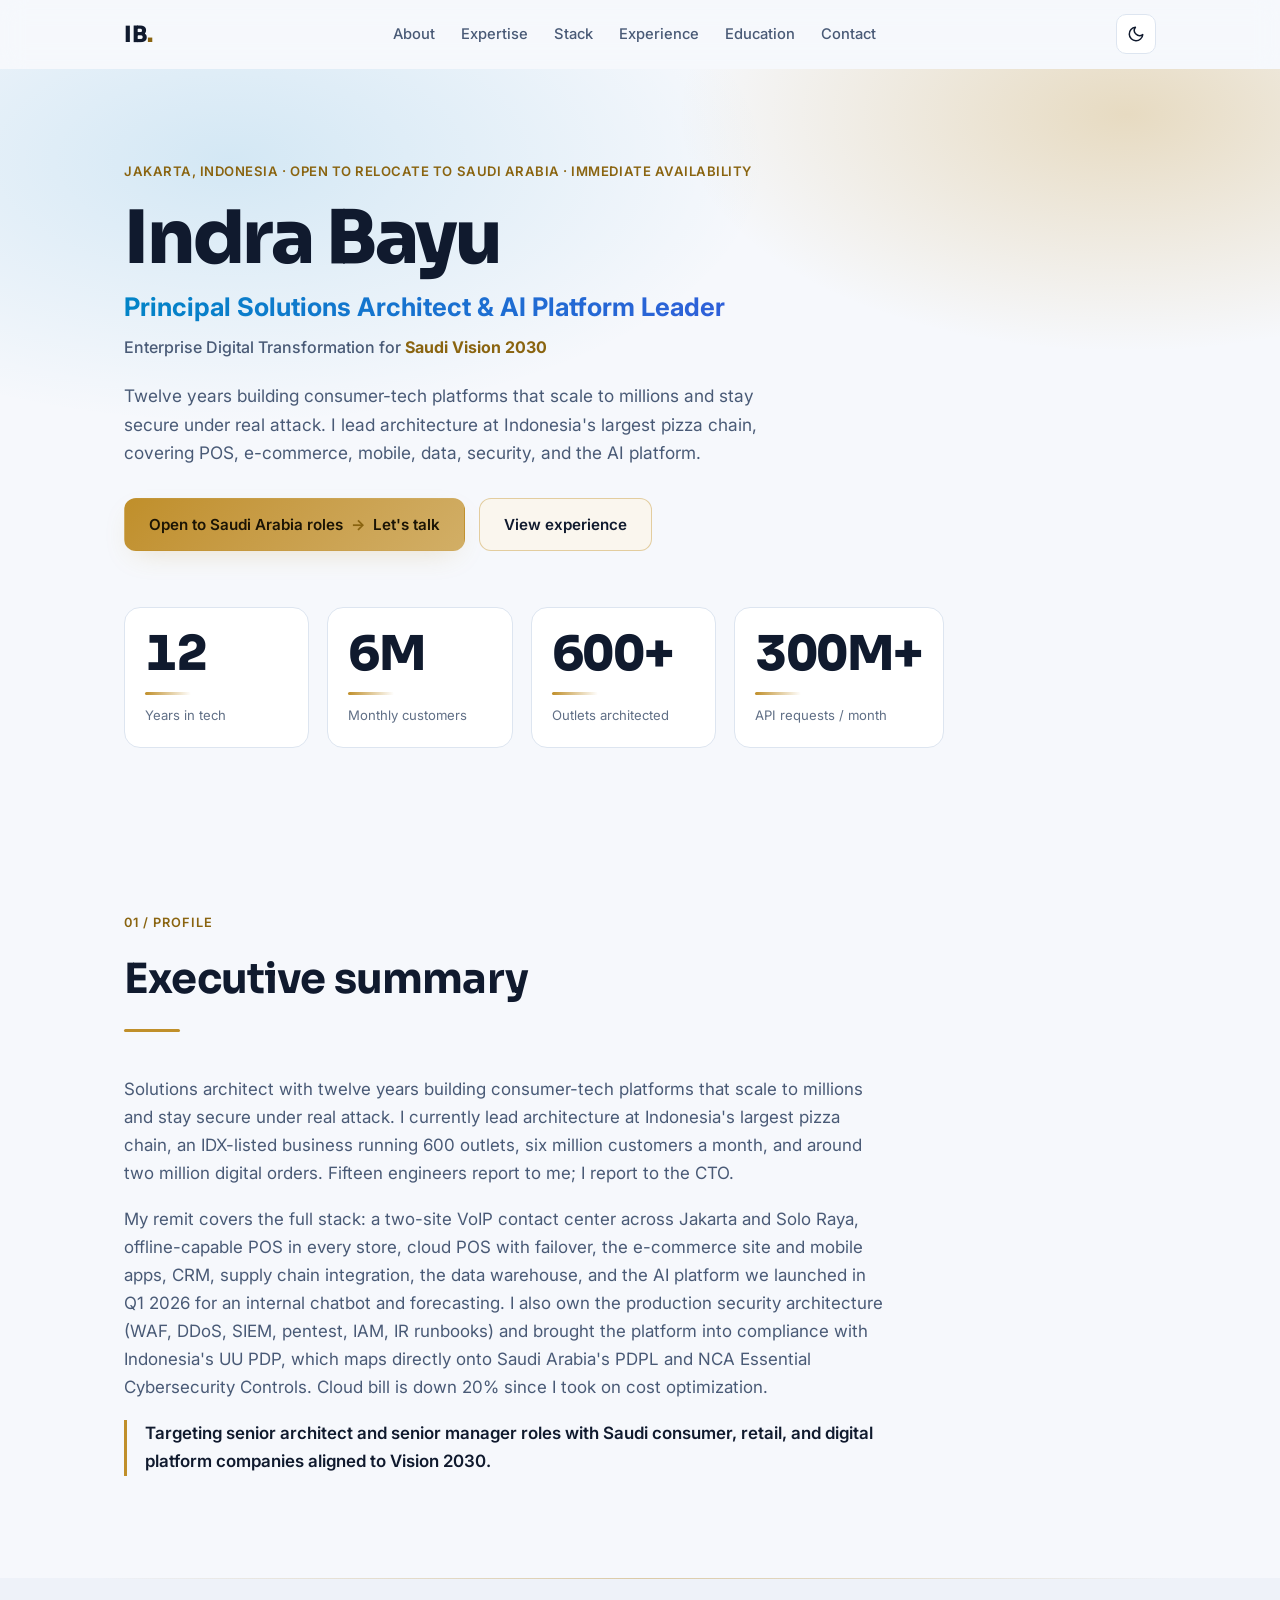
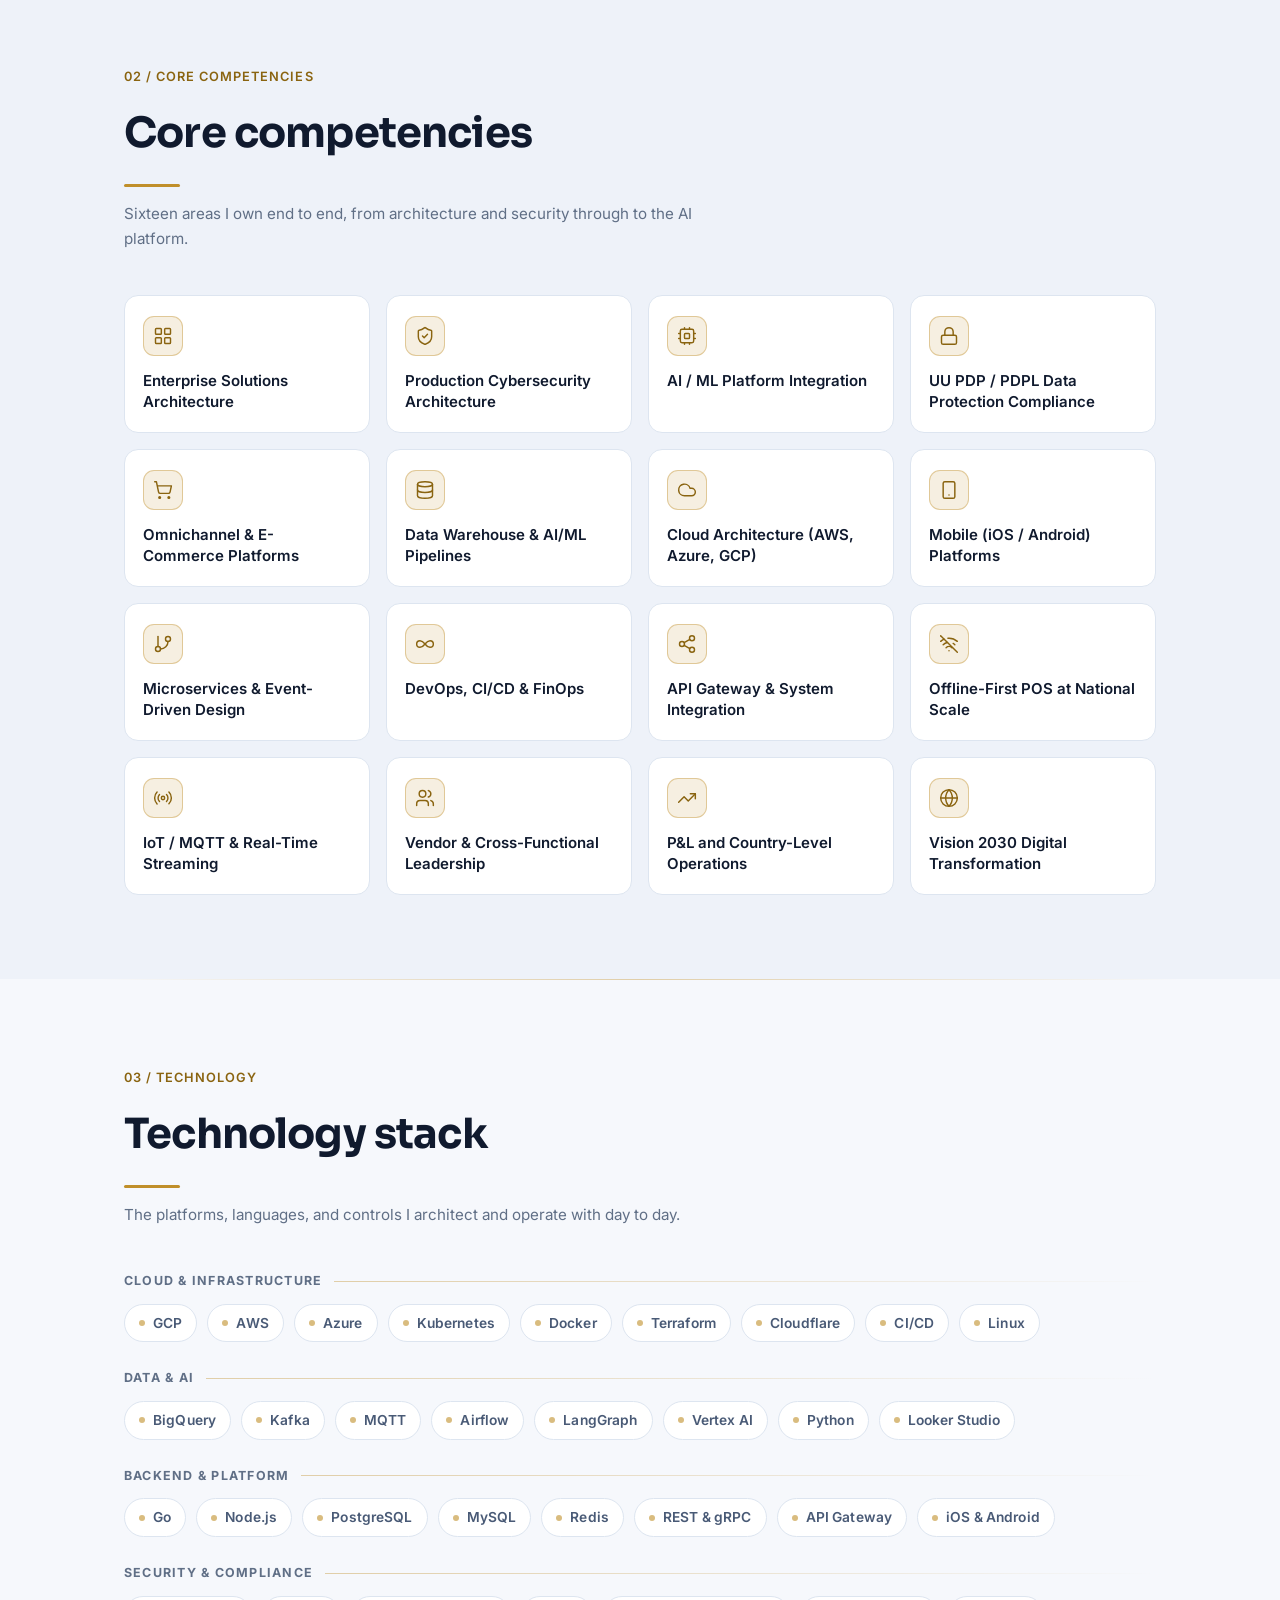
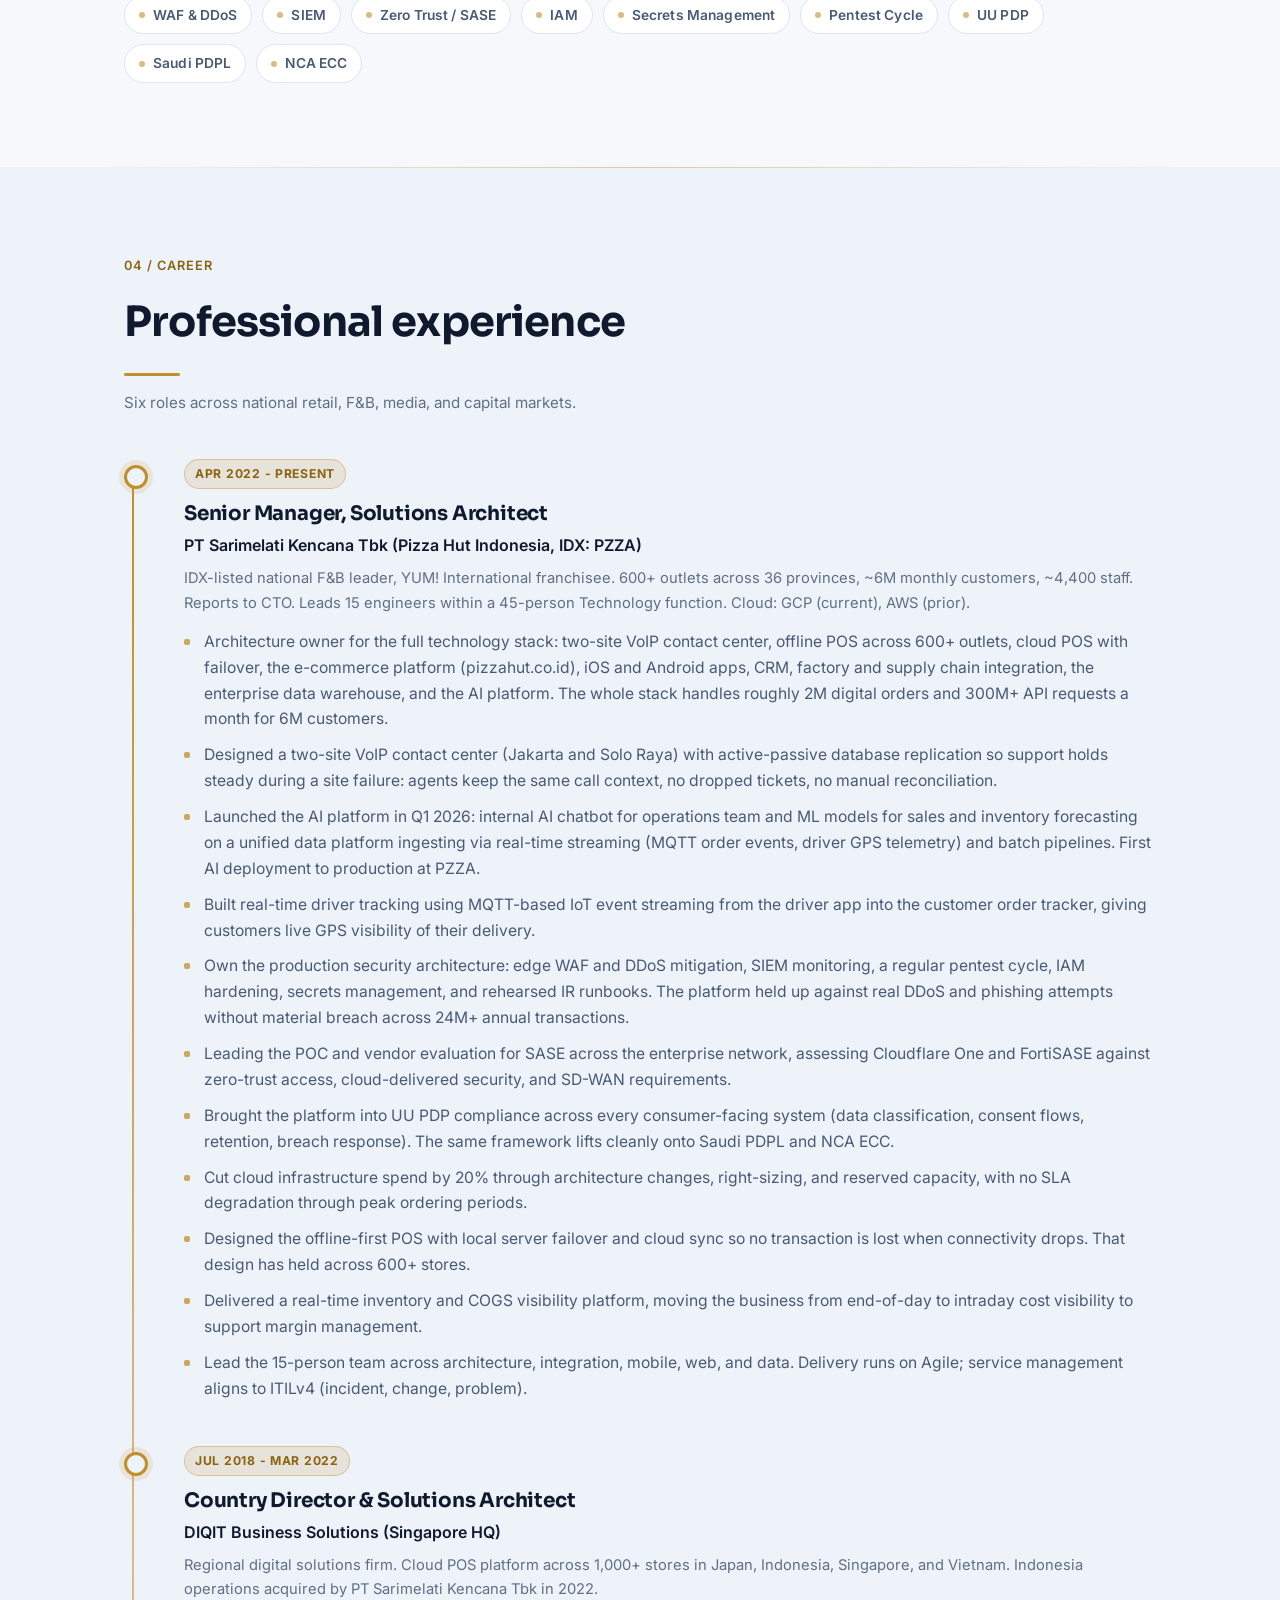
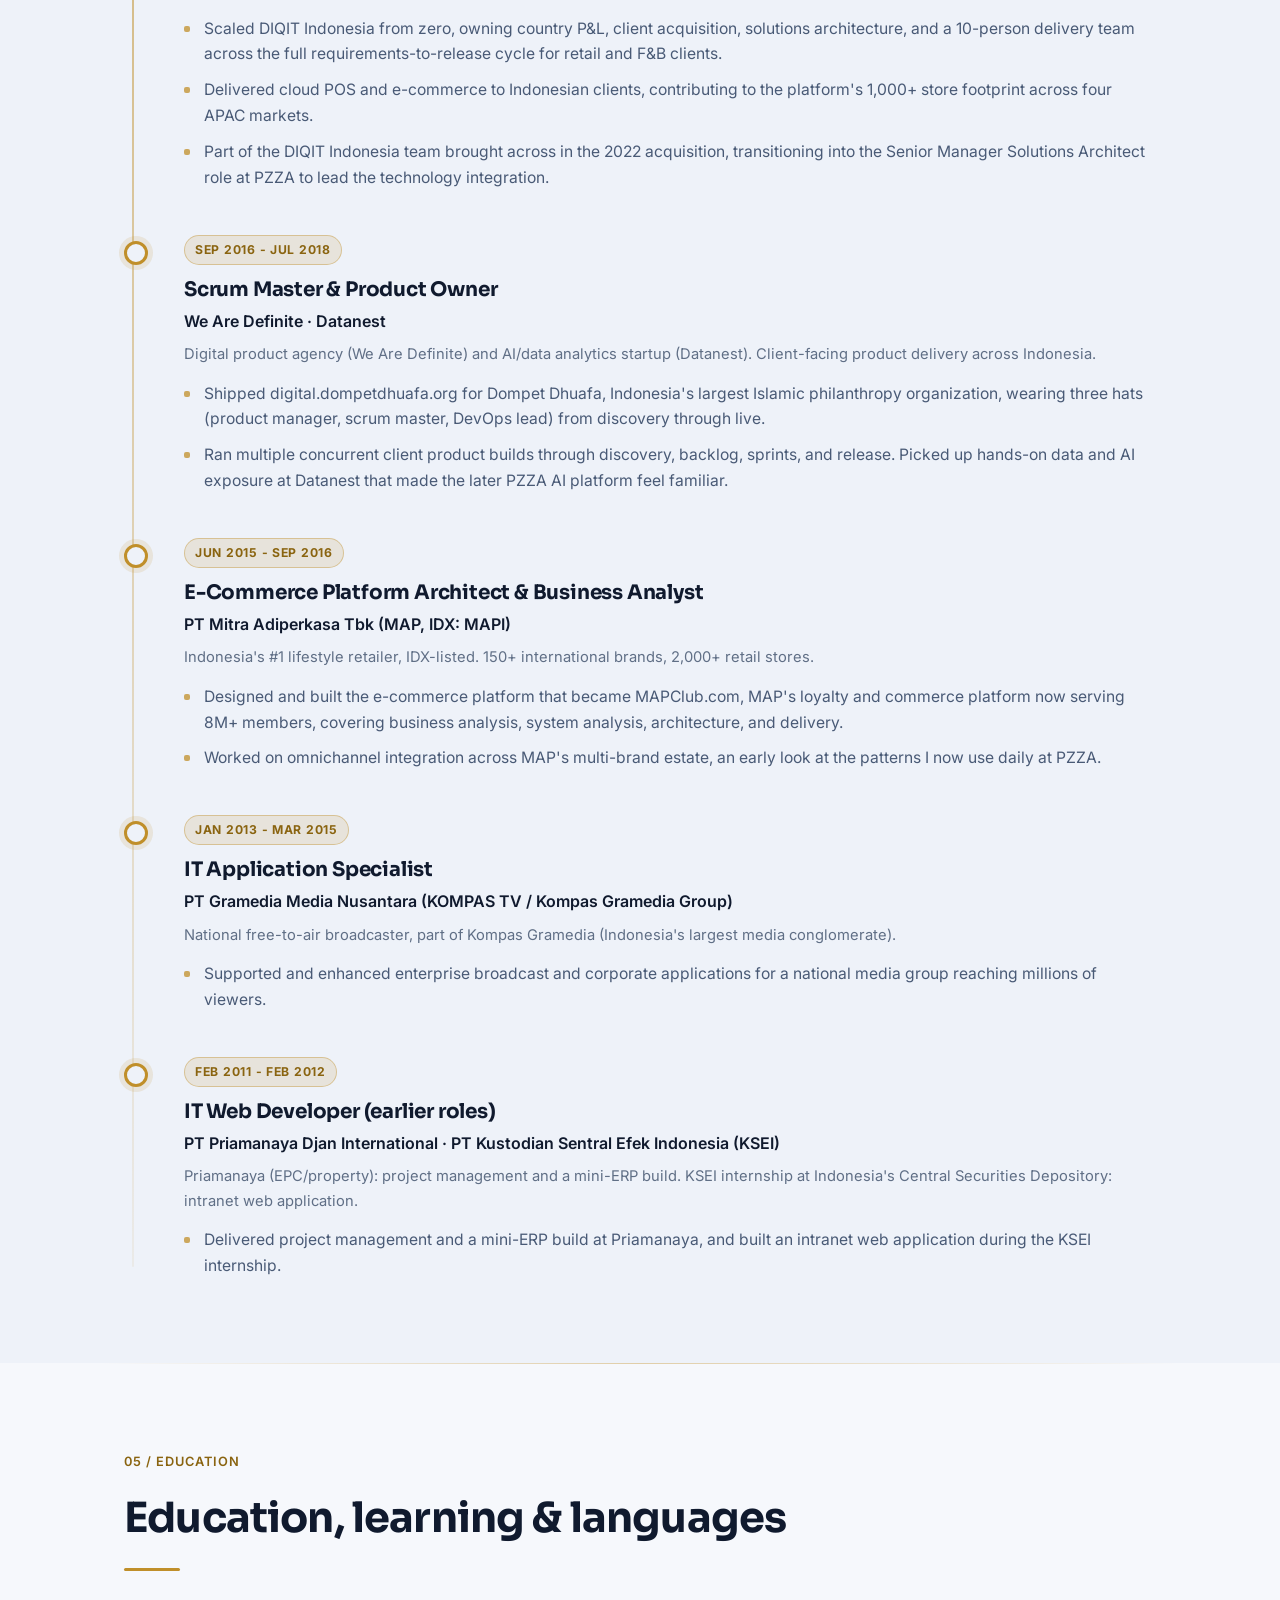
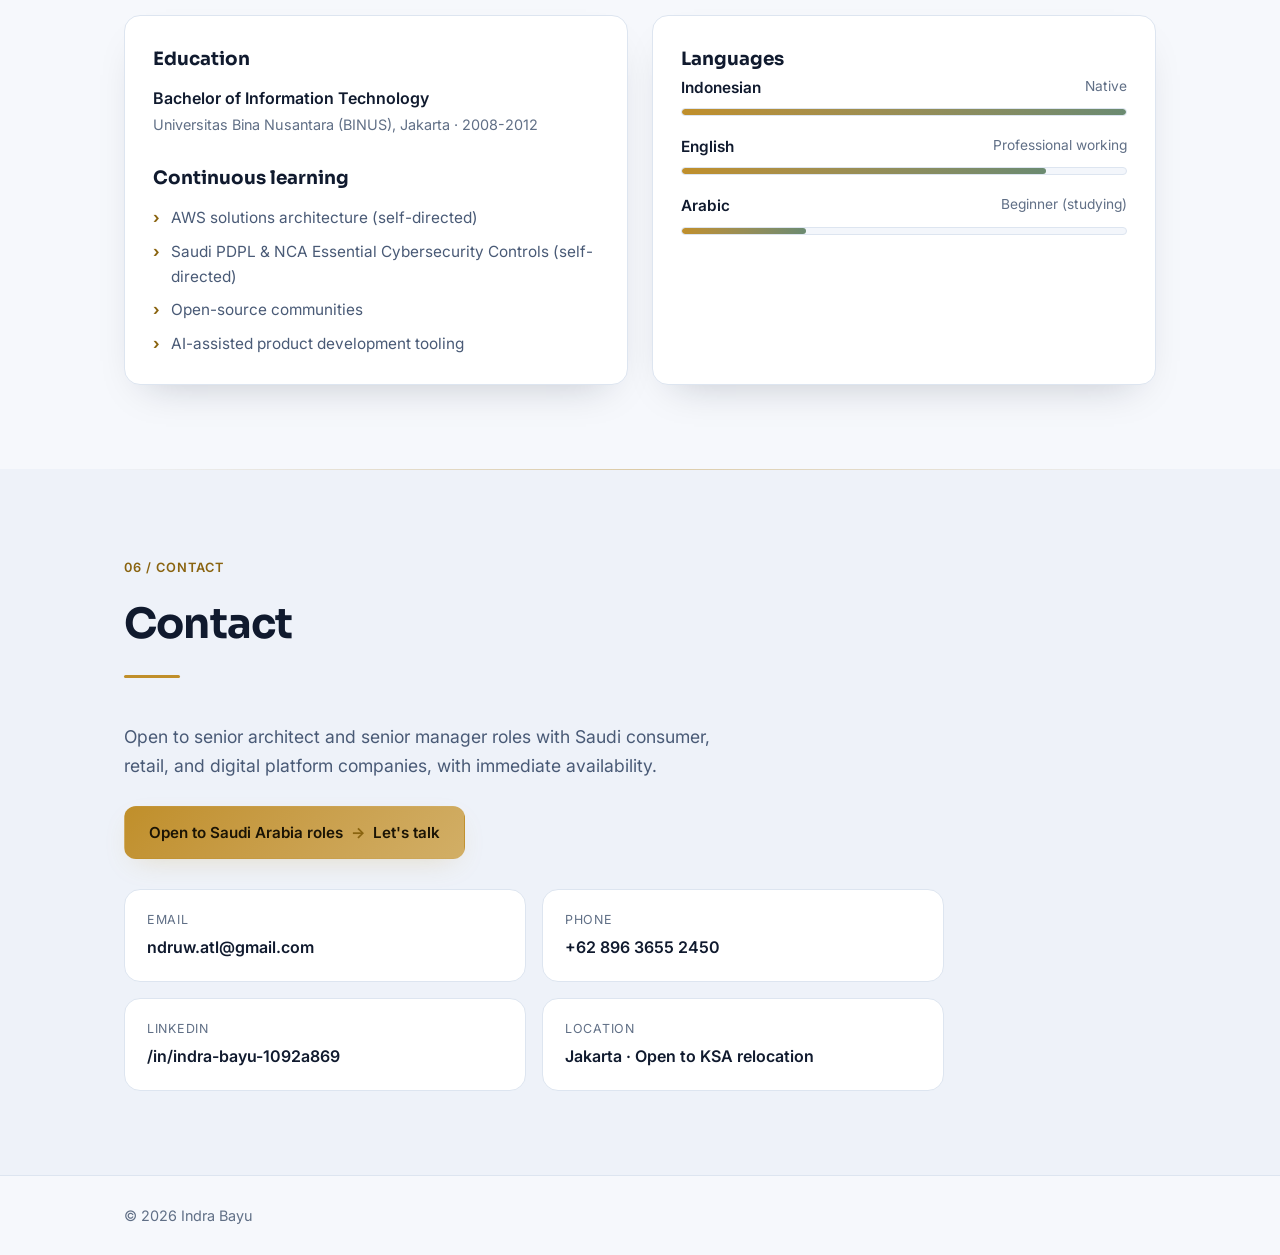
==== index.html @ 8793ee29 "fix: correct AI chatbot description - internal use, not customer-facing" ====
<!DOCTYPE html>
<html lang="en">
<head>
  <meta charset="UTF-8" />
  <meta name="viewport" content="width=device-width, initial-scale=1.0" />
  <title>Indra Bayu | Principal Solutions Architect & AI Platform Leader</title>
  <meta name="description" content="Indra Bayu is a Principal Solutions Architect and AI Platform Leader with 12 years building consumer-tech platforms that scale to millions. Enterprise digital transformation for Saudi Vision 2030: cybersecurity architecture, cloud, and AI/ML platforms." />
  <meta name="author" content="Indra Bayu" />

  <!-- Open Graph -->
  <meta property="og:type" content="profile" />
  <meta property="og:title" content="Indra Bayu | Principal Solutions Architect & AI Platform Leader" />
  <meta property="og:description" content="12 years building consumer-tech platforms that scale to millions and stay secure under real attack. Enterprise digital transformation for Saudi Vision 2030 — solutions architecture, cybersecurity, and AI/ML platforms." />
  <meta name="theme-color" content="#0f172a" />

  <link rel="preconnect" href="https://fonts.googleapis.com" />
  <link rel="preconnect" href="https://fonts.gstatic.com" crossorigin />
  <link href="https://fonts.googleapis.com/css2?family=Inter:wght@400;500;600;700;800&family=Sora:wght@600;700;800&display=swap" rel="stylesheet" />
  <link rel="stylesheet" href="/styles.css?v=3" />
  <link rel="icon" href="data:image/svg+xml,%3Csvg xmlns='http://www.w3.org/2000/svg' viewBox='0 0 100 100'%3E%3Crect width='100' height='100' rx='22' fill='%230ea5e9'/%3E%3Ctext x='50' y='68' font-size='56' font-family='Arial' font-weight='bold' fill='white' text-anchor='middle'%3EIB%3C/text%3E%3C/svg%3E" />
</head>
<body>
  <a class="skip-link" href="#main">Skip to content</a>

  <header class="nav" id="nav">
    <div class="nav__inner">
      <a class="nav__brand" href="#top">IB<span>.</span></a>
      <nav class="nav__links" aria-label="Primary">
        <a href="#about">About</a>
        <a href="#expertise">Expertise</a>
        <a href="#stack">Stack</a>
        <a href="#experience">Experience</a>
        <a href="#education">Education</a>
        <a href="#contact">Contact</a>
      </nav>
      <button class="theme-toggle" id="themeToggle" aria-label="Toggle color theme" title="Toggle theme">
        <svg class="theme-toggle__sun" width="18" height="18" viewBox="0 0 24 24" fill="none" stroke="currentColor" stroke-width="2" stroke-linecap="round" stroke-linejoin="round"><circle cx="12" cy="12" r="5"/><line x1="12" y1="1" x2="12" y2="3"/><line x1="12" y1="21" x2="12" y2="23"/><line x1="4.22" y1="4.22" x2="5.64" y2="5.64"/><line x1="18.36" y1="18.36" x2="19.78" y2="19.78"/><line x1="1" y1="12" x2="3" y2="12"/><line x1="21" y1="12" x2="23" y2="12"/><line x1="4.22" y1="19.78" x2="5.64" y2="18.36"/><line x1="18.36" y1="5.64" x2="19.78" y2="4.22"/></svg>
        <svg class="theme-toggle__moon" width="18" height="18" viewBox="0 0 24 24" fill="none" stroke="currentColor" stroke-width="2" stroke-linecap="round" stroke-linejoin="round"><path d="M21 12.79A9 9 0 1 1 11.21 3 7 7 0 0 0 21 12.79z"/></svg>
      </button>
    </div>
  </header>

  <main id="main">
    <!-- HERO -->
    <section class="hero" id="top">
      <div class="hero__bg" aria-hidden="true"></div>
      <div class="container hero__inner">
        <p class="hero__eyebrow reveal">Jakarta, Indonesia · Open to relocate to Saudi Arabia · Immediate availability</p>
        <h1 class="hero__name reveal">Indra Bayu</h1>
        <p class="hero__title reveal">Principal Solutions Architect &amp; AI Platform Leader</p>
        <p class="hero__sub reveal">Enterprise Digital Transformation for <b>Saudi Vision 2030</b></p>
        <p class="hero__lede reveal">
          Twelve years building consumer-tech platforms that scale to millions and stay
          secure under real attack. I lead architecture at Indonesia's largest pizza
          chain, covering POS, e-commerce, mobile, data, security, and the AI platform.
        </p>
        <div class="hero__cta reveal">
          <a class="btn btn--primary" href="mailto:ndruw.atl@gmail.com?subject=Role%20opportunity%20in%20Saudi%20Arabia">
            Open to Saudi Arabia roles <span class="btn__arrow" aria-hidden="true">&rarr;</span> Let's talk
          </a>
          <a class="btn btn--ghost" href="#experience">View experience</a>
        </div>
        <ul class="hero__stats reveal" aria-label="Key metrics">
          <li><span class="stat__num" data-count="12">12</span><span class="stat__label">Years in tech</span></li>
          <li><span class="stat__num" data-count="6" data-suffix="M">6M</span><span class="stat__label">Monthly customers</span></li>
          <li><span class="stat__num" data-count="600" data-suffix="+">600+</span><span class="stat__label">Outlets architected</span></li>
          <li><span class="stat__num" data-count="300" data-suffix="M+">300M+</span><span class="stat__label">API requests / month</span></li>
        </ul>
      </div>
    </section>

    <!-- ABOUT / SUMMARY -->
    <section class="section" id="about">
      <div class="container">
        <header class="section__head reveal">
          <span class="section__kicker">01 / Profile</span>
          <h2 class="section__title">Executive summary</h2>
        </header>
        <div class="prose reveal">
          <p>
            Solutions architect with twelve years building consumer-tech platforms that
            scale to millions and stay secure under real attack. I currently lead
            architecture at Indonesia's largest pizza chain, an IDX-listed business
            running 600 outlets, six million customers a month, and around two million
            digital orders. Fifteen engineers report to me; I report to the CTO.
          </p>
          <p>
            My remit covers the full stack: a two-site VoIP contact center across Jakarta
            and Solo Raya, offline-capable POS in every store, cloud POS with failover,
            the e-commerce site and mobile apps, CRM, supply chain integration, the data
            warehouse, and the AI platform we launched in Q1 2026 for an internal chatbot and
            forecasting. I also own the production security architecture (WAF, DDoS,
            SIEM, pentest, IAM, IR runbooks) and brought the platform into compliance
            with Indonesia's UU PDP, which maps directly onto Saudi Arabia's PDPL and NCA
            Essential Cybersecurity Controls. Cloud bill is down 20% since I took on cost
            optimization.
          </p>
          <p class="prose__highlight">
            Targeting senior architect and senior manager roles with Saudi consumer,
            retail, and digital platform companies aligned to Vision 2030.
          </p>
        </div>
      </div>
    </section>

    <!-- EXPERTISE / CORE COMPETENCIES -->
    <section class="section section--alt" id="expertise">
      <div class="container">
        <header class="section__head reveal">
          <span class="section__kicker">02 / Core competencies</span>
          <h2 class="section__title">Core competencies</h2>
          <p class="section__note">Sixteen areas I own end to end, from architecture and security through to the AI platform.</p>
        </header>
        <div class="skills" id="skillsGrid"></div>
      </div>
    </section>

    <!-- TECH STACK -->
    <section class="section" id="stack">
      <div class="container">
        <header class="section__head reveal">
          <span class="section__kicker">03 / Technology</span>
          <h2 class="section__title">Technology stack</h2>
          <p class="section__note">The platforms, languages, and controls I architect and operate with day to day.</p>
        </header>
        <div class="stack" id="techStack"></div>
      </div>
    </section>

    <!-- EXPERIENCE -->
    <section class="section section--alt" id="experience">
      <div class="container">
        <header class="section__head reveal">
          <span class="section__kicker">04 / Career</span>
          <h2 class="section__title">Professional experience</h2>
          <p class="section__note">Six roles across national retail, F&amp;B, media, and capital markets.</p>
        </header>
        <div class="timeline" id="timeline"></div>
      </div>
    </section>

    <!-- EDUCATION & LANGUAGES -->
    <section class="section" id="education">
      <div class="container">
        <header class="section__head reveal">
          <span class="section__kicker">05 / Education</span>
          <h2 class="section__title">Education, learning &amp; languages</h2>
        </header>
        <div class="grid-2">
          <div class="card reveal">
            <h3 class="card__title">Education</h3>
            <p class="card__lead">Bachelor of Information Technology</p>
            <p class="card__meta">Universitas Bina Nusantara (BINUS), Jakarta · 2008-2012</p>
            <h3 class="card__title card__title--mt">Continuous learning</h3>
            <ul class="card__list">
              <li>AWS solutions architecture (self-directed)</li>
              <li>Saudi PDPL &amp; NCA Essential Cybersecurity Controls (self-directed)</li>
              <li>Open-source communities</li>
              <li>AI-assisted product development tooling</li>
            </ul>
          </div>
          <div class="card reveal">
            <h3 class="card__title">Languages</h3>
            <div class="lang">
              <div class="lang__row"><span>Indonesian</span><span class="lang__level">Native</span></div>
              <div class="lang__bar"><i style="width:100%"></i></div>
            </div>
            <div class="lang">
              <div class="lang__row"><span>English</span><span class="lang__level">Professional working</span></div>
              <div class="lang__bar"><i style="width:82%"></i></div>
            </div>
            <div class="lang">
              <div class="lang__row"><span>Arabic</span><span class="lang__level">Beginner (studying)</span></div>
              <div class="lang__bar"><i style="width:28%"></i></div>
            </div>
          </div>
        </div>
      </div>
    </section>

    <!-- CONTACT -->
    <section class="section section--alt" id="contact">
      <div class="container">
        <header class="section__head reveal">
          <span class="section__kicker">06 / Contact</span>
          <h2 class="section__title">Contact</h2>
        </header>
        <div class="contact reveal">
          <p class="contact__lead">
            Open to senior architect and senior manager roles with Saudi consumer,
            retail, and digital platform companies, with immediate availability.
          </p>
          <p class="contact__cta">
            <a class="btn btn--primary" href="mailto:ndruw.atl@gmail.com?subject=Role%20opportunity%20in%20Saudi%20Arabia">
              Open to Saudi Arabia roles <span class="btn__arrow" aria-hidden="true">&rarr;</span> Let's talk
            </a>
          </p>
          <div class="contact__grid">
            <a class="contact__item" href="mailto:ndruw.atl@gmail.com">
              <span class="contact__label">Email</span>
              <span class="contact__value">ndruw.atl@gmail.com</span>
            </a>
            <a class="contact__item" href="tel:+6289636552450">
              <span class="contact__label">Phone</span>
              <span class="contact__value">+62 896 3655 2450</span>
            </a>
            <a class="contact__item" href="https://www.linkedin.com/in/indra-bayu-1092a869/" target="_blank" rel="noopener">
              <span class="contact__label">LinkedIn</span>
              <span class="contact__value">/in/indra-bayu-1092a869</span>
            </a>
            <div class="contact__item">
              <span class="contact__label">Location</span>
              <span class="contact__value">Jakarta · Open to KSA relocation</span>
            </div>
          </div>
        </div>
      </div>
    </section>
  </main>

  <footer class="footer">
    <div class="container footer__inner">
      <span>© <span id="year"></span> Indra Bayu</span>
    </div>
  </footer>

  <script src="/script.js?v=3" defer></script>
</body>
</html>
---- styles.css ----
/* ============================================================
   Indra Bayu - Resume site
   Palette: deep navy + cool brand blue, amber/gold accent
   ============================================================ */

:root {
  --bg: #0b1120;
  --bg-alt: #0f1729;
  --surface: #121c33;
  --surface-2: #16223d;
  --border: #233150;
  --text: #e8eef9;
  --text-muted: #9fb0cc;
  --text-dim: #778aad;

  /* brand (cool) - identity, gradients, secondary detail */
  --brand: #38bdf8;
  --brand-2: #818cf8;
  --brand-glow: rgba(56, 189, 248, 0.22);

  /* accent (amber/gold) - CTA, active nav, dividers, dots */
  --accent: #d4a84b;
  --accent-text: #d4a84b;
  --accent-soft: rgba(212, 168, 75, 0.16);
  --accent-glow: rgba(212, 168, 75, 0.3);
  --accent-line: rgba(212, 168, 75, 0.45);
  --on-accent: #1b1405;

  --ring: rgba(212, 168, 75, 0.45);
  --shadow: 0 18px 40px -18px rgba(0, 0, 0, 0.6);
  --maxw: 1080px;
  --radius: 16px;
}

:root[data-theme="light"] {
  --bg: #f6f8fc;
  --bg-alt: #eef2f9;
  --surface: #ffffff;
  --surface-2: #f3f6fb;
  --border: #dde5f0;
  --text: #101a2e;
  --text-muted: #495a76;
  --text-dim: #606f86;

  --brand: #0284c7;
  --brand-2: #4f46e5;
  --brand-glow: rgba(2, 132, 199, 0.14);

  --accent: #c08f2a;
  --accent-text: #8a6410;
  --accent-soft: rgba(192, 143, 42, 0.14);
  --accent-glow: rgba(192, 143, 42, 0.28);
  --accent-line: rgba(192, 143, 42, 0.4);
  --on-accent: #1b1405;

  --ring: rgba(192, 143, 42, 0.45);
  --shadow: 0 18px 40px -22px rgba(15, 23, 42, 0.25);
}

* { box-sizing: border-box; margin: 0; padding: 0; }

html { scroll-behavior: smooth; scroll-padding-top: 88px; }

body {
  font-family: "Inter", system-ui, -apple-system, Segoe UI, Roboto, sans-serif;
  background: var(--bg);
  color: var(--text);
  line-height: 1.65;
  -webkit-font-smoothing: antialiased;
  transition: background 0.4s ease, color 0.4s ease;
  overflow-x: hidden;
}

a { color: inherit; text-decoration: none; }

:where(a, button):focus-visible {
  outline: 2px solid var(--accent);
  outline-offset: 3px;
  border-radius: 6px;
}

.container { width: 100%; max-width: var(--maxw); margin: 0 auto; padding: 0 24px; }

.skip-link {
  position: absolute; left: -999px; top: 8px; z-index: 200;
  background: var(--accent); color: var(--on-accent); padding: 10px 16px; border-radius: 8px;
}
.skip-link:focus { left: 12px; }

/* ---------- Navigation ---------- */
.nav {
  position: sticky; top: 0; z-index: 100;
  backdrop-filter: blur(12px);
  background: color-mix(in srgb, var(--bg) 72%, transparent);
  border-bottom: 1px solid transparent;
  transition: border-color 0.3s ease, background 0.3s ease;
}
.nav.is-scrolled { border-color: var(--border); }
.nav__inner {
  max-width: var(--maxw); margin: 0 auto; padding: 14px 24px;
  display: flex; align-items: center; justify-content: space-between; gap: 16px;
}
.nav__brand { font-family: "Sora", sans-serif; font-weight: 800; font-size: 1.4rem; letter-spacing: -0.02em; }
.nav__brand span { color: var(--accent-text); }
.nav__links { display: flex; gap: 26px; }
.nav__links a {
  font-size: 0.92rem; font-weight: 500; color: var(--text-muted);
  position: relative; padding: 4px 0; transition: color 0.2s ease;
}
.nav__links a::after {
  content: ""; position: absolute; left: 0; bottom: -2px; height: 2px; width: 0;
  background: var(--accent); border-radius: 2px;
  transition: width 0.25s ease;
}
.nav__links a:hover { color: var(--text); }
.nav__links a:hover::after { width: 100%; }
/* active nav indicator (amber) */
.nav__links a.is-active { color: var(--text); }
.nav__links a.is-active::after { width: 100%; }

.theme-toggle {
  display: grid; place-items: center; width: 40px; height: 40px;
  border-radius: 10px; border: 1px solid var(--border); background: var(--surface);
  color: var(--text); cursor: pointer;
  transition: transform 0.2s ease, border-color 0.2s ease, box-shadow 0.2s ease;
}
.theme-toggle:hover {
  transform: translateY(-1px) scale(1.04);
  border-color: var(--accent);
  box-shadow: 0 8px 22px -12px var(--accent-glow);
}
.theme-toggle__moon { display: none; }
:root[data-theme="light"] .theme-toggle__sun { display: none; }
:root[data-theme="light"] .theme-toggle__moon { display: block; }

/* ---------- Hero ---------- */
.hero { position: relative; padding: 92px 0 76px; overflow: hidden; }
.hero__bg {
  position: absolute; inset: 0; z-index: 0;
  background:
    radial-gradient(60% 50% at 18% 12%, var(--brand-glow), transparent 70%),
    radial-gradient(50% 45% at 88% 6%, var(--accent-glow), transparent 70%);
  pointer-events: none;
}
.hero__inner { position: relative; z-index: 1; }
.hero__eyebrow {
  font-size: 0.82rem; font-weight: 600; letter-spacing: 0.04em; text-transform: uppercase;
  color: var(--accent-text); margin-bottom: 18px;
}
.hero__name {
  font-family: "Sora", sans-serif; font-weight: 800; letter-spacing: -0.03em;
  font-size: clamp(2.6rem, 7vw, 4.6rem); line-height: 1.02; margin-bottom: 10px;
}
.hero__title {
  font-size: clamp(1.15rem, 2.6vw, 1.6rem); font-weight: 700;
  background: linear-gradient(90deg, var(--brand), var(--brand-2));
  -webkit-background-clip: text; background-clip: text; color: transparent;
  margin-bottom: 6px;
}
.hero__sub { color: var(--text-muted); font-weight: 500; margin-bottom: 22px; }
.hero__sub b { color: var(--accent-text); font-weight: 700; }
.hero__lede { max-width: 640px; color: var(--text-muted); font-size: 1.08rem; }

.hero__cta { display: flex; flex-wrap: wrap; gap: 14px; margin-top: 30px; }
.btn {
  display: inline-flex; align-items: center; gap: 8px;
  padding: 13px 24px; border-radius: 12px; font-weight: 600; font-size: 0.95rem;
  cursor: pointer;
  transition: transform 0.18s ease, box-shadow 0.18s ease, background 0.18s ease, border-color 0.18s ease;
  border: 1px solid transparent;
}
/* CTA buttons use the amber accent */
.btn--primary {
  background: linear-gradient(135deg, var(--accent), color-mix(in srgb, var(--accent) 72%, #ffffff));
  color: var(--on-accent);
  box-shadow: 0 10px 30px -12px var(--accent-glow);
}
.btn--primary:hover { transform: translateY(-2px) scale(1.02); box-shadow: 0 18px 36px -12px var(--accent-glow); }
.btn--ghost {
  border-color: var(--accent-line); color: var(--text);
  background: color-mix(in srgb, var(--accent) 8%, var(--surface));
}
.btn--ghost:hover {
  transform: translateY(-2px) scale(1.02);
  border-color: var(--accent);
  box-shadow: 0 14px 30px -16px var(--accent-glow);
}
.btn__arrow { color: var(--accent-text); font-weight: 700; }

/* ---------- Hero stats (big numbers + amber underline) ---------- */
.hero__stats {
  list-style: none; display: grid; grid-template-columns: repeat(4, 1fr); gap: 18px;
  margin-top: 56px; max-width: 820px;
}
.hero__stats li {
  background: var(--surface); border: 1px solid var(--border); border-radius: var(--radius);
  padding: 22px 20px 20px; text-align: left;
  transition: transform 0.2s ease, border-color 0.2s ease, box-shadow 0.2s ease;
}
.hero__stats li:hover {
  transform: translateY(-4px) scale(1.02);
  border-color: var(--accent-line);
  box-shadow: 0 20px 40px -24px var(--accent-glow);
}
.stat__num {
  display: block; font-family: "Sora", sans-serif; font-weight: 800;
  font-size: 3rem; line-height: 1; letter-spacing: -0.03em;
  color: var(--text);
  font-variant-numeric: tabular-nums;
}
.stat__num::after {
  content: ""; display: block; width: 46px; height: 3px; border-radius: 99px;
  background: linear-gradient(90deg, var(--accent), transparent);
  margin-top: 14px;
}
.stat__label { display: block; margin-top: 10px; font-size: 0.82rem; color: var(--text-dim); }

/* ---------- Sections ---------- */
.section { padding: 84px 0; position: relative; }
.section--alt { background: var(--bg-alt); }
/* amber section divider */
.section + .section::before {
  content: ""; position: absolute; top: 0; left: 50%; transform: translateX(-50%);
  width: min(calc(100% - 48px), var(--maxw)); height: 1px;
  background: linear-gradient(90deg, transparent, var(--accent-line), transparent);
}
.section__head { margin-bottom: 44px; }
.section__kicker {
  display: inline-block; font-size: 0.8rem; font-weight: 600; letter-spacing: 0.08em;
  text-transform: uppercase; color: var(--accent-text); margin-bottom: 12px;
}
.section__title {
  font-family: "Sora", sans-serif; font-weight: 700; letter-spacing: -0.02em;
  font-size: clamp(1.8rem, 4vw, 2.6rem);
}
.section__title::after {
  content: ""; display: block; width: 56px; height: 3px; border-radius: 99px;
  background: var(--accent); margin-top: 16px;
}
.section__note { margin-top: 14px; color: var(--text-dim); font-size: 0.95rem; max-width: 620px; }

.prose { max-width: 760px; }
.prose p { color: var(--text-muted); font-size: 1.06rem; margin-bottom: 18px; }
.prose__highlight {
  color: var(--text) !important; font-weight: 600;
  border-left: 3px solid var(--accent); padding-left: 18px; margin-top: 8px;
}

/* ---------- Competencies (4-col icon card grid) ---------- */
.skills { display: grid; grid-template-columns: repeat(4, 1fr); gap: 16px; }
.skill {
  background: var(--surface); border: 1px solid var(--border); border-radius: 14px;
  padding: 20px 18px; display: flex; flex-direction: column; gap: 14px;
  font-weight: 600; font-size: 0.94rem; line-height: 1.4; color: var(--text);
  position: relative; overflow: hidden;
  transition: transform 0.22s ease, border-color 0.22s ease, background 0.22s ease, box-shadow 0.22s ease;
}
.skill::before {
  content: ""; position: absolute; inset: 0; opacity: 0; pointer-events: none;
  background: radial-gradient(120% 90% at 50% 0%, var(--accent-soft), transparent 70%);
  transition: opacity 0.22s ease;
}
.skill:hover {
  transform: translateY(-4px) scale(1.025);
  border-color: var(--accent);
  background: var(--surface-2);
  box-shadow: 0 22px 44px -24px var(--accent-glow), 0 0 0 1px var(--accent-soft);
}
.skill:hover::before { opacity: 1; }
.skill__icon {
  width: 40px; height: 40px; border-radius: 11px; flex: none;
  display: grid; place-items: center;
  color: var(--accent-text);
  background: var(--accent-soft);
  border: 1px solid var(--accent-line);
  transition: transform 0.22s ease, color 0.22s ease;
}
.skill:hover .skill__icon { transform: scale(1.08) rotate(-3deg); }
.skill__icon svg { width: 20px; height: 20px; }
.skill__text { position: relative; }

/* ---------- Tech stack badges ---------- */
.stack { display: grid; gap: 26px; }
.stack__group { display: grid; gap: 12px; }
.stack__label {
  font-size: 0.78rem; font-weight: 700; letter-spacing: 0.1em; text-transform: uppercase;
  color: var(--text-dim);
  display: flex; align-items: center; gap: 12px;
}
.stack__label::after {
  content: ""; flex: 1; height: 1px;
  background: linear-gradient(90deg, var(--accent-line), transparent);
}
.stack__items { display: flex; flex-wrap: wrap; gap: 10px; }
.badge {
  display: inline-flex; align-items: center; gap: 8px;
  padding: 7px 14px; border-radius: 99px;
  font-size: 0.86rem; font-weight: 600; letter-spacing: 0.01em;
  color: var(--text-muted);
  background: var(--surface);
  border: 1px solid var(--border);
  transition: transform 0.18s ease, color 0.18s ease, border-color 0.18s ease, background 0.18s ease, box-shadow 0.18s ease;
}
.badge::before {
  content: ""; width: 6px; height: 6px; border-radius: 50%; flex: none;
  background: var(--accent); opacity: 0.6;
  transition: opacity 0.18s ease, transform 0.18s ease;
}
.badge:hover {
  transform: translateY(-2px) scale(1.04);
  color: var(--text);
  border-color: var(--accent);
  background: color-mix(in srgb, var(--accent) 8%, var(--surface));
  box-shadow: 0 12px 24px -16px var(--accent-glow);
}
.badge:hover::before { opacity: 1; transform: scale(1.2); }

/* ---------- Timeline ---------- */
.timeline { position: relative; padding-left: 30px; }
.timeline::before {
  content: ""; position: absolute; left: 8px; top: 12px; bottom: 12px; width: 2px;
  border-radius: 2px;
  background: linear-gradient(
    180deg,
    var(--accent),
    color-mix(in srgb, var(--accent) 45%, transparent) 55%,
    color-mix(in srgb, var(--accent) 8%, transparent)
  );
}
.job { position: relative; padding: 0 0 44px 30px; }
.job:last-child { padding-bottom: 0; }
.job::before {
  content: ""; position: absolute; left: -30px; top: 6px; width: 18px; height: 18px;
  border-radius: 50%; background: var(--bg); border: 3px solid var(--accent);
  box-shadow: 0 0 0 5px var(--accent-soft);
  transition: transform 0.22s ease, box-shadow 0.22s ease;
}
.section--alt .job::before { background: var(--bg-alt); }
.job:hover::before { transform: scale(1.15); box-shadow: 0 0 0 8px var(--accent-soft); }
.job__period {
  display: inline-block;
  font-size: 0.76rem; font-weight: 700; letter-spacing: 0.06em; text-transform: uppercase;
  color: var(--accent-text); margin-bottom: 8px;
  padding: 4px 10px; border-radius: 99px;
  background: var(--accent-soft); border: 1px solid var(--accent-line);
}
.job__role { font-family: "Sora", sans-serif; font-size: 1.25rem; font-weight: 700; letter-spacing: -0.01em; }
.job__org { color: var(--text); font-weight: 600; margin-top: 2px; }
.job__context { color: var(--text-dim); font-size: 0.92rem; margin: 8px 0 14px; }
.job__points { list-style: none; display: grid; gap: 10px; }
.job__points li { position: relative; padding-left: 20px; color: var(--text-muted); font-size: 0.98rem; }
.job__points li::before {
  content: ""; position: absolute; left: 0; top: 10px; width: 6px; height: 6px;
  border-radius: 2px; background: var(--accent); opacity: 0.75;
}

/* ---------- Cards / grid ---------- */
.grid-2 { display: grid; grid-template-columns: 1fr 1fr; gap: 24px; }
.card {
  background: var(--surface); border: 1px solid var(--border); border-radius: var(--radius);
  padding: 28px; box-shadow: var(--shadow);
  transition: transform 0.22s ease, border-color 0.22s ease, box-shadow 0.22s ease;
}
.card:hover {
  transform: translateY(-4px) scale(1.01);
  border-color: var(--accent-line);
  box-shadow: 0 26px 50px -28px var(--accent-glow), var(--shadow);
}
.card__title { font-family: "Sora", sans-serif; font-size: 1.15rem; font-weight: 700; }
.card__title--mt { margin-top: 26px; }
.card__lead { margin-top: 10px; font-weight: 600; }
.card__meta { color: var(--text-dim); font-size: 0.9rem; margin-top: 2px; }
.card__list { list-style: none; margin-top: 12px; display: grid; gap: 8px; }
.card__list li { position: relative; padding-left: 18px; color: var(--text-muted); font-size: 0.96rem; }
.card__list li::before { content: "›"; position: absolute; left: 0; color: var(--accent-text); font-weight: 700; }

.lang { margin-bottom: 18px; }
.lang:last-child { margin-bottom: 0; }
.lang__row { display: flex; justify-content: space-between; font-size: 0.96rem; margin-bottom: 8px; }
.lang__row span:first-child { font-weight: 600; }
.lang__level { color: var(--text-dim); font-size: 0.86rem; }
.lang__bar { height: 8px; border-radius: 99px; background: var(--surface-2); overflow: hidden; border: 1px solid var(--border); }
.lang__bar i {
  display: block; height: 100%; border-radius: 99px;
  background: linear-gradient(90deg, var(--accent), color-mix(in srgb, var(--accent) 55%, var(--brand)));
  transition: width 1s ease;
}

/* ---------- Contact ---------- */
.contact { max-width: 820px; }
.contact__lead { font-size: 1.1rem; color: var(--text-muted); max-width: 620px; margin-bottom: 26px; }
.contact__cta { margin-bottom: 30px; }
.contact__grid { display: grid; grid-template-columns: repeat(2, 1fr); gap: 16px; }
.contact__item {
  background: var(--surface); border: 1px solid var(--border); border-radius: var(--radius);
  padding: 20px 22px; display: flex; flex-direction: column; gap: 4px;
  transition: transform 0.2s ease, border-color 0.2s ease, box-shadow 0.2s ease;
}
a.contact__item:hover {
  transform: translateY(-4px) scale(1.02);
  border-color: var(--accent);
  box-shadow: 0 20px 40px -26px var(--accent-glow);
}
.contact__label { font-size: 0.78rem; text-transform: uppercase; letter-spacing: 0.06em; color: var(--text-dim); }
.contact__value { font-weight: 600; word-break: break-word; }

/* ---------- Footer ---------- */
.footer { border-top: 1px solid var(--border); padding: 28px 0; color: var(--text-dim); font-size: 0.9rem; }
.footer__inner { display: flex; flex-wrap: wrap; gap: 10px; justify-content: space-between; align-items: center; }

/* ---------- Reveal animation (staggered) ---------- */
.reveal {
  opacity: 0; transform: translateY(22px);
  transition: opacity 0.7s ease, transform 0.7s ease;
  transition-delay: var(--reveal-delay, 0ms);
}
.reveal.is-visible { opacity: 1; transform: none; }

/* ---------- Responsive ---------- */
@media (max-width: 1000px) {
  .skills { grid-template-columns: repeat(3, 1fr); }
}

@media (max-width: 760px) {
  .nav__links { display: none; }
  .hero__stats { grid-template-columns: 1fr 1fr; }
  .stat__num { font-size: 2.4rem; }
  .skills { grid-template-columns: repeat(2, 1fr); }
  .grid-2 { grid-template-columns: 1fr; }
  .contact__grid { grid-template-columns: 1fr; }
  .section { padding: 64px 0; }
}

@media (max-width: 420px) {
  .skills { grid-template-columns: 1fr; }
  .stat__num { font-size: 2.1rem; }
}

@media (prefers-reduced-motion: reduce) {
  * { scroll-behavior: auto !important; }
  .reveal { opacity: 1 !important; transform: none !important; transition: none !important; }
  .skill:hover, .card:hover, .badge:hover, .hero__stats li:hover,
  a.contact__item:hover, .btn:hover, .theme-toggle:hover { transform: none !important; }
}
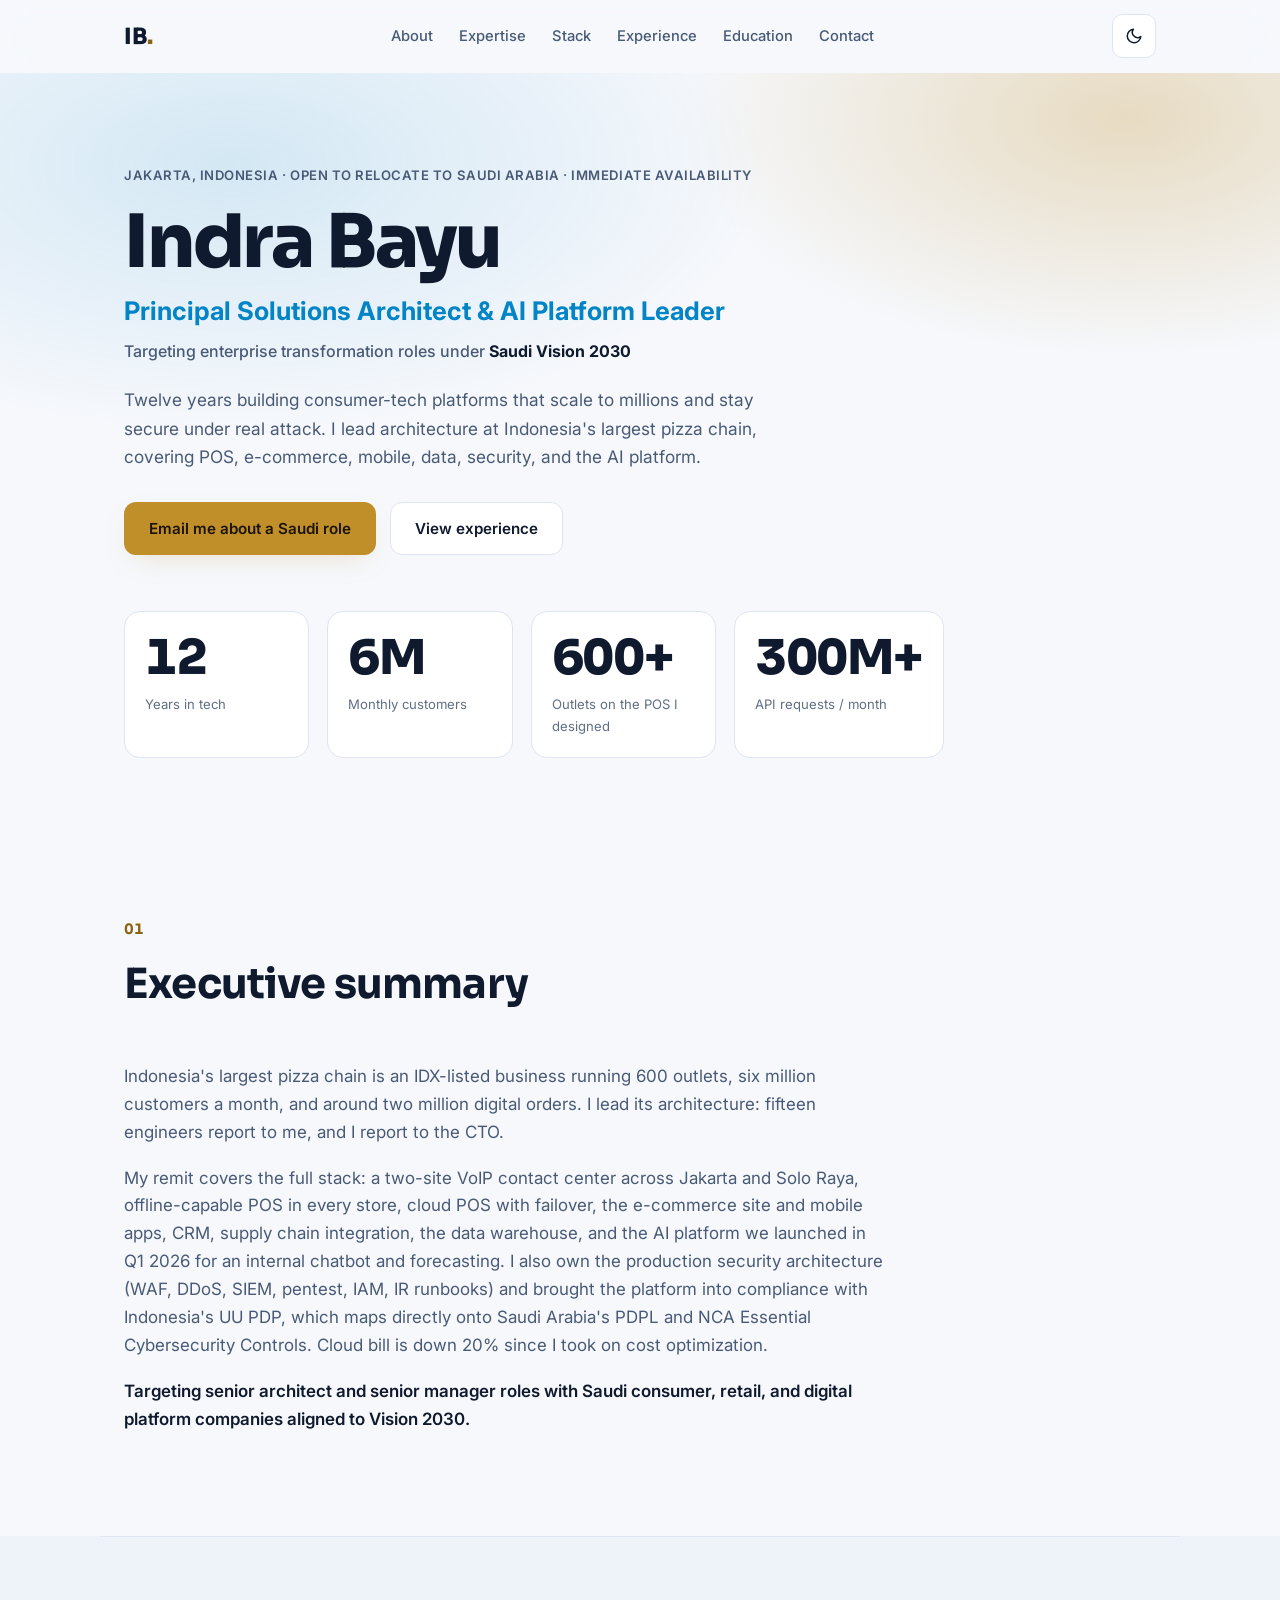
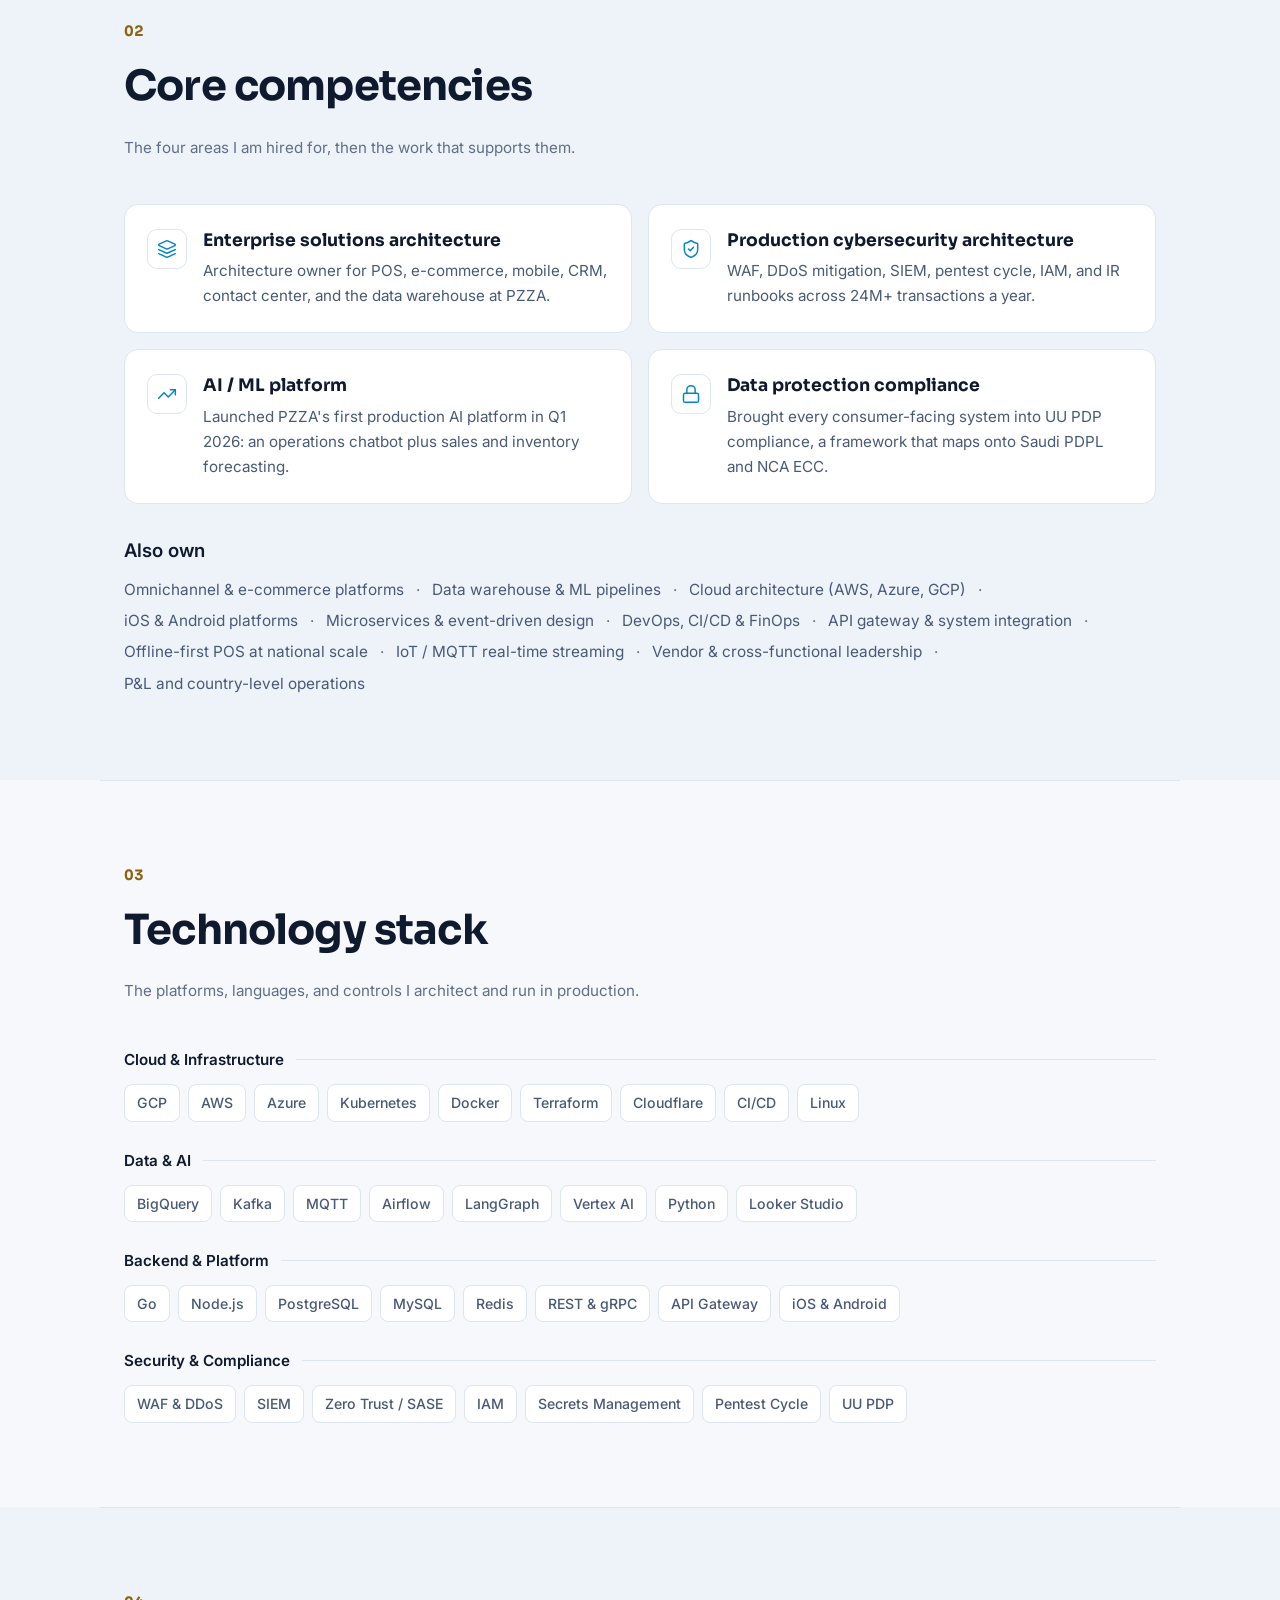
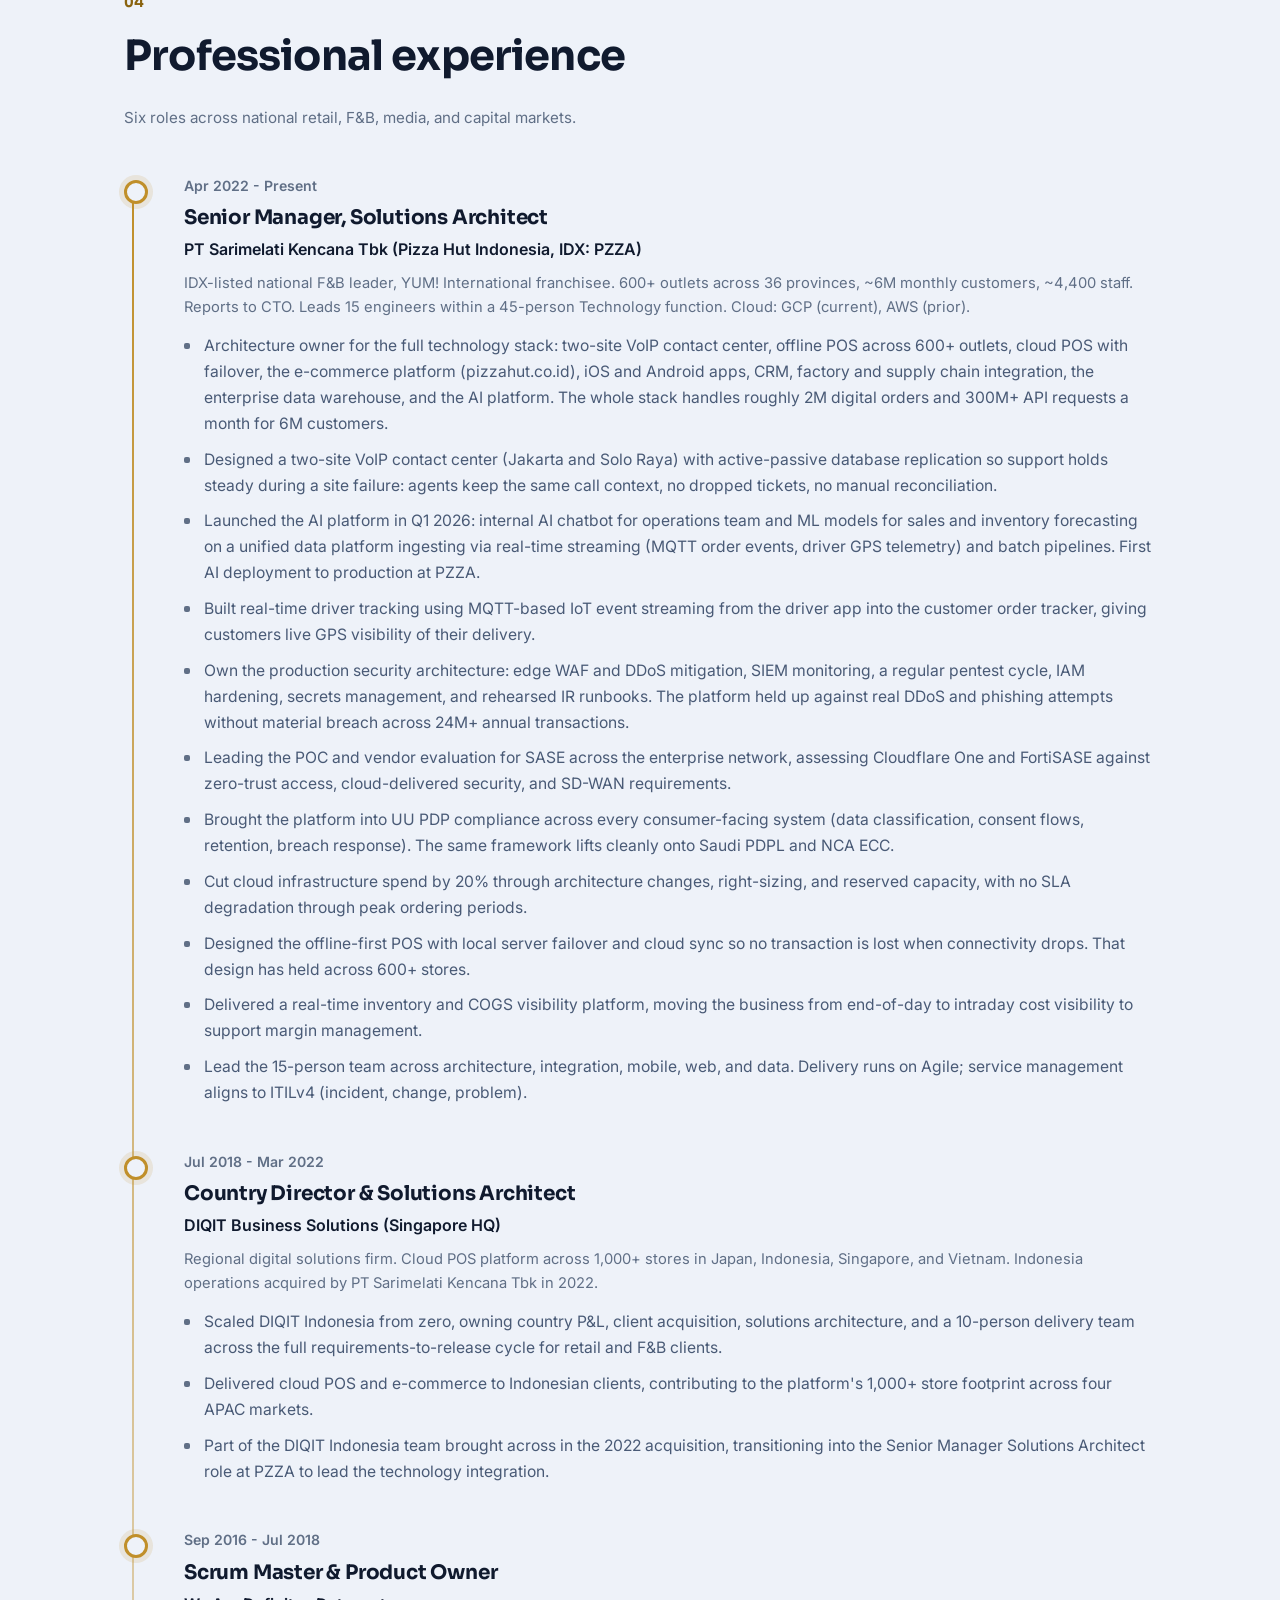
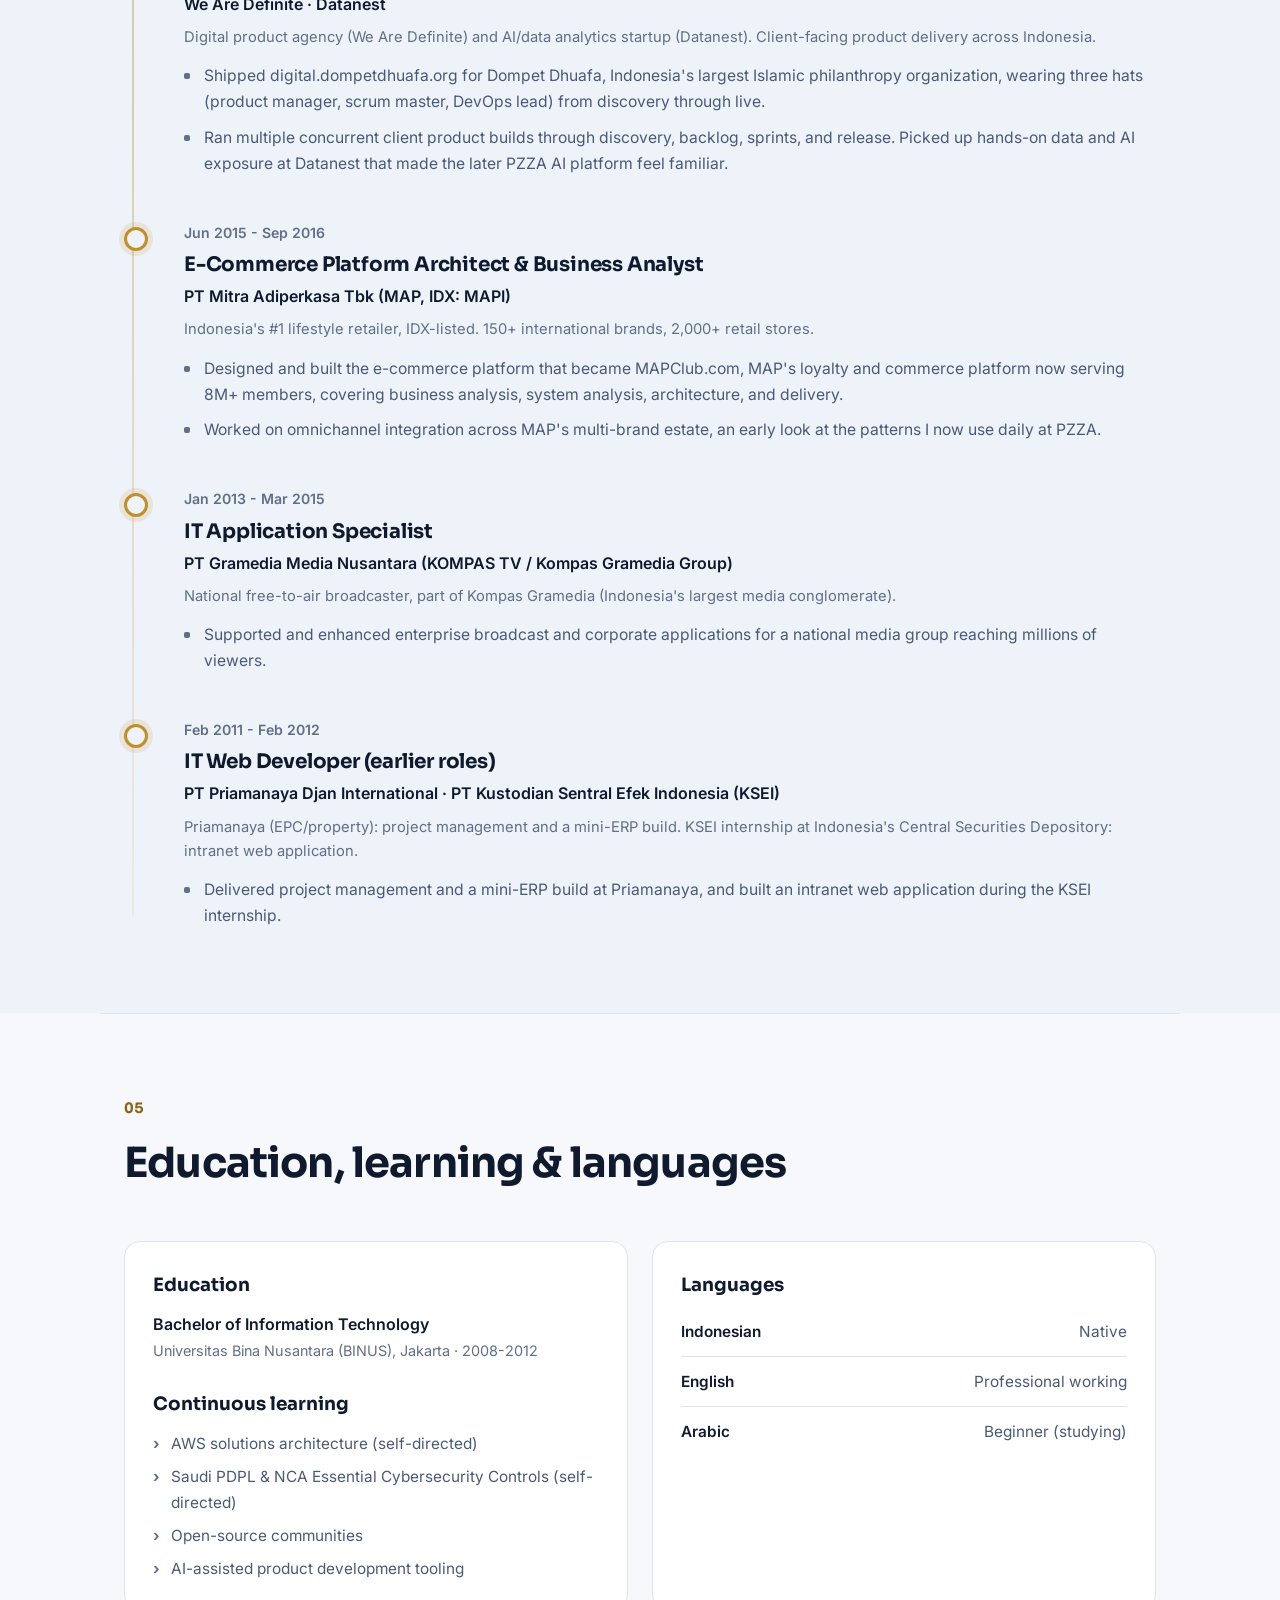
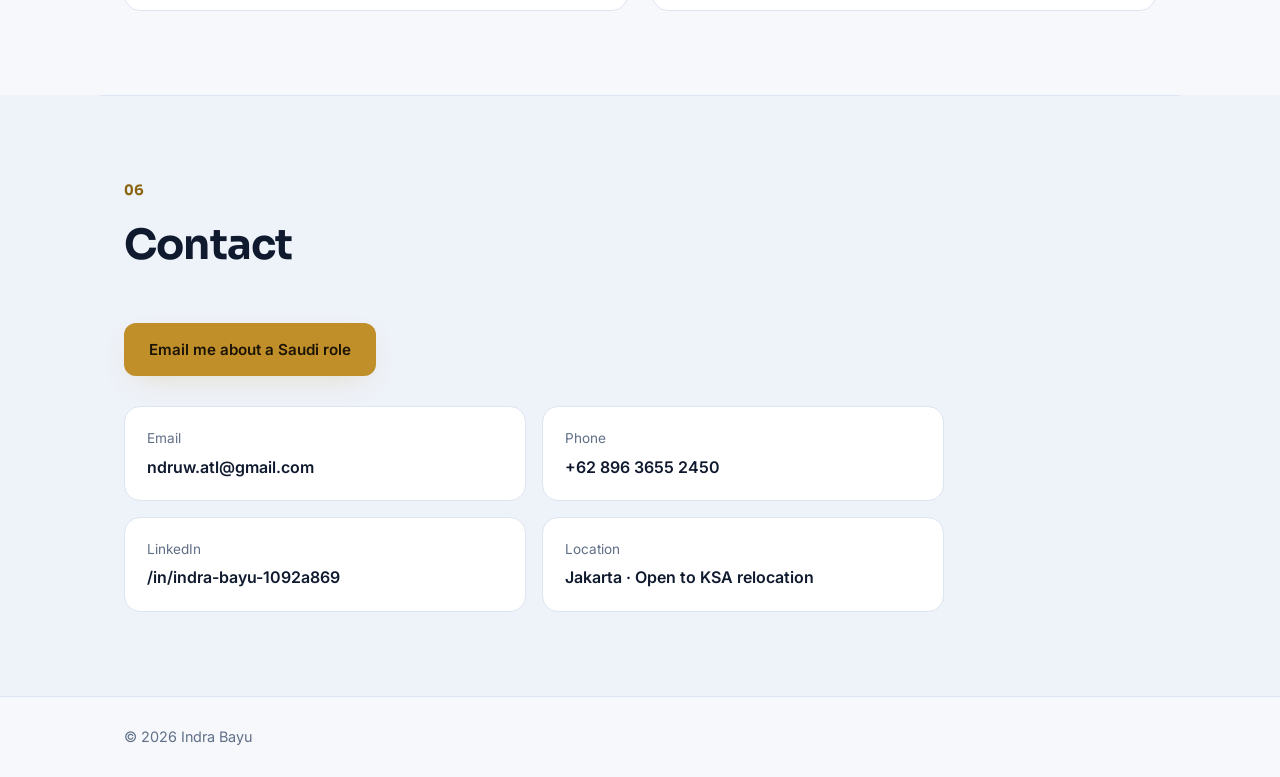
==== commit 11afa4d1: "refactor: apply antislop audit 001 to the resume site Four primary competencies with evidence replac" ====
--- a/index.html
+++ b/index.html
@@ -4,19 +4,19 @@
   <meta charset="UTF-8" />
   <meta name="viewport" content="width=device-width, initial-scale=1.0" />
   <title>Indra Bayu | Principal Solutions Architect & AI Platform Leader</title>
-  <meta name="description" content="Indra Bayu is a Principal Solutions Architect and AI Platform Leader with 12 years building consumer-tech platforms that scale to millions. Enterprise digital transformation for Saudi Vision 2030: cybersecurity architecture, cloud, and AI/ML platforms." />
+  <meta name="description" content="Indra Bayu is a Principal Solutions Architect and AI Platform Leader with 12 years building consumer-tech platforms that scale to millions. Targeting enterprise transformation roles under Saudi Vision 2030: cybersecurity architecture, cloud, and AI/ML platforms." />
   <meta name="author" content="Indra Bayu" />
 
   <!-- Open Graph -->
   <meta property="og:type" content="profile" />
   <meta property="og:title" content="Indra Bayu | Principal Solutions Architect & AI Platform Leader" />
-  <meta property="og:description" content="12 years building consumer-tech platforms that scale to millions and stay secure under real attack. Enterprise digital transformation for Saudi Vision 2030 — solutions architecture, cybersecurity, and AI/ML platforms." />
+  <meta property="og:description" content="12 years building consumer-tech platforms that scale to millions and stay secure under real attack. Targeting Saudi Vision 2030 programmes in solutions architecture, cybersecurity, and AI/ML platforms." />
   <meta name="theme-color" content="#0f172a" />
 
   <link rel="preconnect" href="https://fonts.googleapis.com" />
   <link rel="preconnect" href="https://fonts.gstatic.com" crossorigin />
   <link href="https://fonts.googleapis.com/css2?family=Inter:wght@400;500;600;700;800&family=Sora:wght@600;700;800&display=swap" rel="stylesheet" />
-  <link rel="stylesheet" href="/styles.css?v=3" />
+  <link rel="stylesheet" href="/styles.css?v=4" />
   <link rel="icon" href="data:image/svg+xml,%3Csvg xmlns='http://www.w3.org/2000/svg' viewBox='0 0 100 100'%3E%3Crect width='100' height='100' rx='22' fill='%230ea5e9'/%3E%3Ctext x='50' y='68' font-size='56' font-family='Arial' font-weight='bold' fill='white' text-anchor='middle'%3EIB%3C/text%3E%3C/svg%3E" />
 </head>
 <body>
@@ -45,26 +45,26 @@
     <section class="hero" id="top">
       <div class="hero__bg" aria-hidden="true"></div>
       <div class="container hero__inner">
-        <p class="hero__eyebrow reveal">Jakarta, Indonesia · Open to relocate to Saudi Arabia · Immediate availability</p>
-        <h1 class="hero__name reveal">Indra Bayu</h1>
-        <p class="hero__title reveal">Principal Solutions Architect &amp; AI Platform Leader</p>
-        <p class="hero__sub reveal">Enterprise Digital Transformation for <b>Saudi Vision 2030</b></p>
-        <p class="hero__lede reveal">
+        <p class="hero__eyebrow">Jakarta, Indonesia · Open to relocate to Saudi Arabia · Immediate availability</p>
+        <h1 class="hero__name">Indra Bayu</h1>
+        <p class="hero__title">Principal Solutions Architect &amp; AI Platform Leader</p>
+        <p class="hero__sub">Targeting enterprise transformation roles under <b>Saudi Vision 2030</b></p>
+        <p class="hero__lede">
           Twelve years building consumer-tech platforms that scale to millions and stay
           secure under real attack. I lead architecture at Indonesia's largest pizza
           chain, covering POS, e-commerce, mobile, data, security, and the AI platform.
         </p>
-        <div class="hero__cta reveal">
+        <div class="hero__cta">
           <a class="btn btn--primary" href="mailto:ndruw.atl@gmail.com?subject=Role%20opportunity%20in%20Saudi%20Arabia">
-            Open to Saudi Arabia roles <span class="btn__arrow" aria-hidden="true">&rarr;</span> Let's talk
+            Email me about a Saudi role
           </a>
           <a class="btn btn--ghost" href="#experience">View experience</a>
         </div>
-        <ul class="hero__stats reveal" aria-label="Key metrics">
-          <li><span class="stat__num" data-count="12">12</span><span class="stat__label">Years in tech</span></li>
-          <li><span class="stat__num" data-count="6" data-suffix="M">6M</span><span class="stat__label">Monthly customers</span></li>
-          <li><span class="stat__num" data-count="600" data-suffix="+">600+</span><span class="stat__label">Outlets architected</span></li>
-          <li><span class="stat__num" data-count="300" data-suffix="M+">300M+</span><span class="stat__label">API requests / month</span></li>
+        <ul class="hero__stats" aria-label="Key metrics">
+          <li><span class="stat__num">12</span><span class="stat__label">Years in tech</span></li>
+          <li><span class="stat__num">6M</span><span class="stat__label">Monthly customers</span></li>
+          <li><span class="stat__num">600+</span><span class="stat__label">Outlets on the POS I designed</span></li>
+          <li><span class="stat__num">300M+</span><span class="stat__label">API requests / month</span></li>
         </ul>
       </div>
     </section>
@@ -72,17 +72,16 @@
     <!-- ABOUT / SUMMARY -->
     <section class="section" id="about">
       <div class="container">
-        <header class="section__head reveal">
-          <span class="section__kicker">01 / Profile</span>
+        <header class="section__head">
+          <span class="section__kicker">01</span>
           <h2 class="section__title">Executive summary</h2>
         </header>
-        <div class="prose reveal">
+        <div class="prose">
           <p>
-            Solutions architect with twelve years building consumer-tech platforms that
-            scale to millions and stay secure under real attack. I currently lead
-            architecture at Indonesia's largest pizza chain, an IDX-listed business
-            running 600 outlets, six million customers a month, and around two million
-            digital orders. Fifteen engineers report to me; I report to the CTO.
+            Indonesia's largest pizza chain is an IDX-listed business running 600
+            outlets, six million customers a month, and around two million digital
+            orders. I lead its architecture: fifteen engineers report to me, and I
+            report to the CTO.
           </p>
           <p>
             My remit covers the full stack: a two-site VoIP contact center across Jakarta
@@ -106,22 +105,26 @@
     <!-- EXPERTISE / CORE COMPETENCIES -->
     <section class="section section--alt" id="expertise">
       <div class="container">
-        <header class="section__head reveal">
-          <span class="section__kicker">02 / Core competencies</span>
+        <header class="section__head">
+          <span class="section__kicker">02</span>
           <h2 class="section__title">Core competencies</h2>
-          <p class="section__note">Sixteen areas I own end to end, from architecture and security through to the AI platform.</p>
+          <p class="section__note">The four areas I am hired for, then the work that supports them.</p>
         </header>
         <div class="skills" id="skillsGrid"></div>
+        <div class="skills-more">
+          <h3 class="skills-more__label">Also own</h3>
+          <ul class="skills-more__list" id="skillsMore"></ul>
+        </div>
       </div>
     </section>
 
     <!-- TECH STACK -->
     <section class="section" id="stack">
       <div class="container">
-        <header class="section__head reveal">
-          <span class="section__kicker">03 / Technology</span>
+        <header class="section__head">
+          <span class="section__kicker">03</span>
           <h2 class="section__title">Technology stack</h2>
-          <p class="section__note">The platforms, languages, and controls I architect and operate with day to day.</p>
+          <p class="section__note">The platforms, languages, and controls I architect and run in production.</p>
         </header>
         <div class="stack" id="techStack"></div>
       </div>
@@ -130,8 +133,8 @@
     <!-- EXPERIENCE -->
     <section class="section section--alt" id="experience">
       <div class="container">
-        <header class="section__head reveal">
-          <span class="section__kicker">04 / Career</span>
+        <header class="section__head">
+          <span class="section__kicker">04</span>
           <h2 class="section__title">Professional experience</h2>
           <p class="section__note">Six roles across national retail, F&amp;B, media, and capital markets.</p>
         </header>
@@ -142,12 +145,12 @@
     <!-- EDUCATION & LANGUAGES -->
     <section class="section" id="education">
       <div class="container">
-        <header class="section__head reveal">
-          <span class="section__kicker">05 / Education</span>
+        <header class="section__head">
+          <span class="section__kicker">05</span>
           <h2 class="section__title">Education, learning &amp; languages</h2>
         </header>
         <div class="grid-2">
-          <div class="card reveal">
+          <div class="card">
             <h3 class="card__title">Education</h3>
             <p class="card__lead">Bachelor of Information Technology</p>
             <p class="card__meta">Universitas Bina Nusantara (BINUS), Jakarta · 2008-2012</p>
@@ -159,20 +162,11 @@
               <li>AI-assisted product development tooling</li>
             </ul>
           </div>
-          <div class="card reveal">
+          <div class="card">
             <h3 class="card__title">Languages</h3>
-            <div class="lang">
-              <div class="lang__row"><span>Indonesian</span><span class="lang__level">Native</span></div>
-              <div class="lang__bar"><i style="width:100%"></i></div>
-            </div>
-            <div class="lang">
-              <div class="lang__row"><span>English</span><span class="lang__level">Professional working</span></div>
-              <div class="lang__bar"><i style="width:82%"></i></div>
-            </div>
-            <div class="lang">
-              <div class="lang__row"><span>Arabic</span><span class="lang__level">Beginner (studying)</span></div>
-              <div class="lang__bar"><i style="width:28%"></i></div>
-            </div>
+            <div class="lang"><span>Indonesian</span><span class="lang__level">Native</span></div>
+            <div class="lang"><span>English</span><span class="lang__level">Professional working</span></div>
+            <div class="lang"><span>Arabic</span><span class="lang__level">Beginner (studying)</span></div>
           </div>
         </div>
       </div>
@@ -181,18 +175,14 @@
     <!-- CONTACT -->
     <section class="section section--alt" id="contact">
       <div class="container">
-        <header class="section__head reveal">
-          <span class="section__kicker">06 / Contact</span>
+        <header class="section__head">
+          <span class="section__kicker">06</span>
           <h2 class="section__title">Contact</h2>
         </header>
-        <div class="contact reveal">
-          <p class="contact__lead">
-            Open to senior architect and senior manager roles with Saudi consumer,
-            retail, and digital platform companies, with immediate availability.
-          </p>
+        <div class="contact">
           <p class="contact__cta">
             <a class="btn btn--primary" href="mailto:ndruw.atl@gmail.com?subject=Role%20opportunity%20in%20Saudi%20Arabia">
-              Open to Saudi Arabia roles <span class="btn__arrow" aria-hidden="true">&rarr;</span> Let's talk
+              Email me about a Saudi role
             </a>
           </p>
           <div class="contact__grid">
@@ -224,6 +214,6 @@
     </div>
   </footer>
 
-  <script src="/script.js?v=3" defer></script>
+  <script src="/script.js?v=4" defer></script>
 </body>
 </html>
--- a/styles.css
+++ b/styles.css
@@ -1,6 +1,9 @@
 /* ============================================================
    Indra Bayu - Resume site
-   Palette: deep navy + cool brand blue, amber/gold accent
+   Palette: deep navy + cool brand blue, one amber/gold accent.
+   Amber marks only: the CTA fill, the active nav link, the career
+   timeline, and section numerals. Everything else stays neutral so
+   those four read as the important moments.
    ============================================================ */
 
 :root {
@@ -13,23 +16,49 @@
   --text-muted: #9fb0cc;
   --text-dim: #778aad;
 
-  /* brand (cool) - identity, gradients, secondary detail */
+  /* brand (cool) - identity: hero title, hero atmosphere, primary icons */
   --brand: #38bdf8;
-  --brand-2: #818cf8;
   --brand-glow: rgba(56, 189, 248, 0.22);
 
-  /* accent (amber/gold) - CTA, active nav, dividers, dots */
+  /* accent (amber/gold) - see header comment for where it is allowed */
   --accent: #d4a84b;
   --accent-text: #d4a84b;
   --accent-soft: rgba(212, 168, 75, 0.16);
   --accent-glow: rgba(212, 168, 75, 0.3);
-  --accent-line: rgba(212, 168, 75, 0.45);
   --on-accent: #1b1405;
 
-  --ring: rgba(212, 168, 75, 0.45);
   --shadow: 0 18px 40px -18px rgba(0, 0, 0, 0.6);
   --maxw: 1080px;
   --radius: 16px;
+
+  /* theme toggle shows the icon for the theme you would switch to */
+  --sun-display: block;
+  --moon-display: none;
+}
+
+/* Light tokens. Declared twice on purpose: once for visitors whose system
+   prefers light (CSS-only, so there is no dark flash before script.js runs),
+   once for an explicit choice saved by the toggle. Keep the two in sync. */
+@media (prefers-color-scheme: light) {
+  :root:not([data-theme="dark"]) {
+    --bg: #f6f8fc;
+    --bg-alt: #eef2f9;
+    --surface: #ffffff;
+    --surface-2: #f3f6fb;
+    --border: #dde5f0;
+    --text: #101a2e;
+    --text-muted: #495a76;
+    --text-dim: #606f86;
+    --brand: #0284c7;
+    --brand-glow: rgba(2, 132, 199, 0.14);
+    --accent: #c08f2a;
+    --accent-text: #8a6410;
+    --accent-soft: rgba(192, 143, 42, 0.14);
+    --accent-glow: rgba(192, 143, 42, 0.28);
+    --shadow: 0 18px 40px -22px rgba(15, 23, 42, 0.25);
+    --sun-display: none;
+    --moon-display: block;
+  }
 }
 
 :root[data-theme="light"] {
@@ -41,20 +70,15 @@
   --text: #101a2e;
   --text-muted: #495a76;
   --text-dim: #606f86;
-
   --brand: #0284c7;
-  --brand-2: #4f46e5;
   --brand-glow: rgba(2, 132, 199, 0.14);
-
   --accent: #c08f2a;
   --accent-text: #8a6410;
   --accent-soft: rgba(192, 143, 42, 0.14);
   --accent-glow: rgba(192, 143, 42, 0.28);
-  --accent-line: rgba(192, 143, 42, 0.4);
-  --on-accent: #1b1405;
-
-  --ring: rgba(192, 143, 42, 0.45);
   --shadow: 0 18px 40px -22px rgba(15, 23, 42, 0.25);
+  --sun-display: none;
+  --moon-display: block;
 }
 
 * { box-sizing: border-box; margin: 0; padding: 0; }
@@ -104,37 +128,34 @@
 .nav__brand span { color: var(--accent-text); }
 .nav__links { display: flex; gap: 26px; }
 .nav__links a {
+  display: inline-flex; align-items: center; min-height: 44px; white-space: nowrap;
   font-size: 0.92rem; font-weight: 500; color: var(--text-muted);
-  position: relative; padding: 4px 0; transition: color 0.2s ease;
+  position: relative; transition: color 0.2s ease;
 }
 .nav__links a::after {
-  content: ""; position: absolute; left: 0; bottom: -2px; height: 2px; width: 0;
+  content: ""; position: absolute; left: 0; bottom: 6px; height: 2px; width: 0;
   background: var(--accent); border-radius: 2px;
   transition: width 0.25s ease;
 }
 .nav__links a:hover { color: var(--text); }
-.nav__links a:hover::after { width: 100%; }
-/* active nav indicator (amber) */
+.nav__links a:hover::after,
+.nav__links a.is-active::after { width: 100%; }
 .nav__links a.is-active { color: var(--text); }
-.nav__links a.is-active::after { width: 100%; }
 
 .theme-toggle {
-  display: grid; place-items: center; width: 40px; height: 40px;
+  display: grid; place-items: center; width: 44px; height: 44px; flex: none;
   border-radius: 10px; border: 1px solid var(--border); background: var(--surface);
   color: var(--text); cursor: pointer;
-  transition: transform 0.2s ease, border-color 0.2s ease, box-shadow 0.2s ease;
-}
-.theme-toggle:hover {
-  transform: translateY(-1px) scale(1.04);
-  border-color: var(--accent);
-  box-shadow: 0 8px 22px -12px var(--accent-glow);
-}
-.theme-toggle__moon { display: none; }
-:root[data-theme="light"] .theme-toggle__sun { display: none; }
-:root[data-theme="light"] .theme-toggle__moon { display: block; }
+  transition: border-color 0.2s ease;
+}
+.theme-toggle:hover { border-color: var(--text-dim); }
+.theme-toggle__sun { display: var(--sun-display); }
+.theme-toggle__moon { display: var(--moon-display); }
 
 /* ---------- Hero ---------- */
 .hero { position: relative; padding: 92px 0 76px; overflow: hidden; }
+/* The page's one atmospheric element: two soft palette glows, hero only,
+   so the first screen has depth and every section after it stays flat. */
 .hero__bg {
   position: absolute; inset: 0; z-index: 0;
   background:
@@ -145,7 +166,7 @@
 .hero__inner { position: relative; z-index: 1; }
 .hero__eyebrow {
   font-size: 0.82rem; font-weight: 600; letter-spacing: 0.04em; text-transform: uppercase;
-  color: var(--accent-text); margin-bottom: 18px;
+  color: var(--text-muted); margin-bottom: 18px;
 }
 .hero__name {
   font-family: "Sora", sans-serif; font-weight: 800; letter-spacing: -0.03em;
@@ -153,41 +174,32 @@
 }
 .hero__title {
   font-size: clamp(1.15rem, 2.6vw, 1.6rem); font-weight: 700;
-  background: linear-gradient(90deg, var(--brand), var(--brand-2));
-  -webkit-background-clip: text; background-clip: text; color: transparent;
+  color: var(--brand);
   margin-bottom: 6px;
 }
 .hero__sub { color: var(--text-muted); font-weight: 500; margin-bottom: 22px; }
-.hero__sub b { color: var(--accent-text); font-weight: 700; }
+.hero__sub b { color: var(--text); font-weight: 700; }
 .hero__lede { max-width: 640px; color: var(--text-muted); font-size: 1.08rem; }
 
 .hero__cta { display: flex; flex-wrap: wrap; gap: 14px; margin-top: 30px; }
 .btn {
-  display: inline-flex; align-items: center; gap: 8px;
+  display: inline-flex; align-items: center; gap: 8px; min-height: 44px;
   padding: 13px 24px; border-radius: 12px; font-weight: 600; font-size: 0.95rem;
   cursor: pointer;
-  transition: transform 0.18s ease, box-shadow 0.18s ease, background 0.18s ease, border-color 0.18s ease;
+  transition: transform 0.18s ease, box-shadow 0.18s ease, border-color 0.18s ease;
   border: 1px solid transparent;
 }
-/* CTA buttons use the amber accent */
+/* The only glow on the page: it marks the one action the site exists for. */
 .btn--primary {
-  background: linear-gradient(135deg, var(--accent), color-mix(in srgb, var(--accent) 72%, #ffffff));
+  background: var(--accent);
   color: var(--on-accent);
   box-shadow: 0 10px 30px -12px var(--accent-glow);
 }
-.btn--primary:hover { transform: translateY(-2px) scale(1.02); box-shadow: 0 18px 36px -12px var(--accent-glow); }
-.btn--ghost {
-  border-color: var(--accent-line); color: var(--text);
-  background: color-mix(in srgb, var(--accent) 8%, var(--surface));
-}
-.btn--ghost:hover {
-  transform: translateY(-2px) scale(1.02);
-  border-color: var(--accent);
-  box-shadow: 0 14px 30px -16px var(--accent-glow);
-}
-.btn__arrow { color: var(--accent-text); font-weight: 700; }
-
-/* ---------- Hero stats (big numbers + amber underline) ---------- */
+.btn--primary:hover { transform: translateY(-2px); box-shadow: 0 18px 36px -12px var(--accent-glow); }
+.btn--ghost { border-color: var(--border); color: var(--text); background: var(--surface); }
+.btn--ghost:hover { transform: translateY(-2px); border-color: var(--text-dim); }
+
+/* ---------- Hero stats ---------- */
 .hero__stats {
   list-style: none; display: grid; grid-template-columns: repeat(4, 1fr); gap: 18px;
   margin-top: 56px; max-width: 820px;
@@ -195,12 +207,6 @@
 .hero__stats li {
   background: var(--surface); border: 1px solid var(--border); border-radius: var(--radius);
   padding: 22px 20px 20px; text-align: left;
-  transition: transform 0.2s ease, border-color 0.2s ease, box-shadow 0.2s ease;
-}
-.hero__stats li:hover {
-  transform: translateY(-4px) scale(1.02);
-  border-color: var(--accent-line);
-  box-shadow: 0 20px 40px -24px var(--accent-glow);
 }
 .stat__num {
   display: block; font-family: "Sora", sans-serif; font-weight: 800;
@@ -208,114 +214,75 @@
   color: var(--text);
   font-variant-numeric: tabular-nums;
 }
-.stat__num::after {
-  content: ""; display: block; width: 46px; height: 3px; border-radius: 99px;
-  background: linear-gradient(90deg, var(--accent), transparent);
-  margin-top: 14px;
-}
-.stat__label { display: block; margin-top: 10px; font-size: 0.82rem; color: var(--text-dim); }
+.stat__label { display: block; margin-top: 12px; font-size: 0.82rem; color: var(--text-dim); }
 
 /* ---------- Sections ---------- */
 .section { padding: 84px 0; position: relative; }
 .section--alt { background: var(--bg-alt); }
-/* amber section divider */
 .section + .section::before {
   content: ""; position: absolute; top: 0; left: 50%; transform: translateX(-50%);
   width: min(calc(100% - 48px), var(--maxw)); height: 1px;
-  background: linear-gradient(90deg, transparent, var(--accent-line), transparent);
+  background: var(--border);
 }
 .section__head { margin-bottom: 44px; }
+/* Section numeral: a quiet amber index that ties the page to the timeline. */
 .section__kicker {
-  display: inline-block; font-size: 0.8rem; font-weight: 600; letter-spacing: 0.08em;
-  text-transform: uppercase; color: var(--accent-text); margin-bottom: 12px;
+  display: block; font-family: "Sora", sans-serif; font-size: 0.9rem; font-weight: 700;
+  color: var(--accent-text); margin-bottom: 8px; font-variant-numeric: tabular-nums;
 }
 .section__title {
   font-family: "Sora", sans-serif; font-weight: 700; letter-spacing: -0.02em;
   font-size: clamp(1.8rem, 4vw, 2.6rem);
 }
-.section__title::after {
-  content: ""; display: block; width: 56px; height: 3px; border-radius: 99px;
-  background: var(--accent); margin-top: 16px;
-}
 .section__note { margin-top: 14px; color: var(--text-dim); font-size: 0.95rem; max-width: 620px; }
 
 .prose { max-width: 760px; }
 .prose p { color: var(--text-muted); font-size: 1.06rem; margin-bottom: 18px; }
-.prose__highlight {
-  color: var(--text) !important; font-weight: 600;
-  border-left: 3px solid var(--accent); padding-left: 18px; margin-top: 8px;
-}
-
-/* ---------- Competencies (4-col icon card grid) ---------- */
-.skills { display: grid; grid-template-columns: repeat(4, 1fr); gap: 16px; }
+.prose .prose__highlight { color: var(--text); font-weight: 600; margin-top: 8px; }
+
+/* ---------- Competencies: four primary areas, then a plain supporting list ---------- */
+.skills { display: grid; grid-template-columns: repeat(2, 1fr); gap: 16px; }
 .skill {
   background: var(--surface); border: 1px solid var(--border); border-radius: 14px;
-  padding: 20px 18px; display: flex; flex-direction: column; gap: 14px;
-  font-weight: 600; font-size: 0.94rem; line-height: 1.4; color: var(--text);
-  position: relative; overflow: hidden;
-  transition: transform 0.22s ease, border-color 0.22s ease, background 0.22s ease, box-shadow 0.22s ease;
-}
-.skill::before {
-  content: ""; position: absolute; inset: 0; opacity: 0; pointer-events: none;
-  background: radial-gradient(120% 90% at 50% 0%, var(--accent-soft), transparent 70%);
-  transition: opacity 0.22s ease;
-}
-.skill:hover {
-  transform: translateY(-4px) scale(1.025);
-  border-color: var(--accent);
-  background: var(--surface-2);
-  box-shadow: 0 22px 44px -24px var(--accent-glow), 0 0 0 1px var(--accent-soft);
-}
-.skill:hover::before { opacity: 1; }
+  padding: 24px 22px; display: grid; grid-template-columns: auto 1fr; gap: 6px 16px;
+}
 .skill__icon {
-  width: 40px; height: 40px; border-radius: 11px; flex: none;
+  grid-row: span 2;
+  width: 40px; height: 40px; border-radius: 10px;
   display: grid; place-items: center;
-  color: var(--accent-text);
-  background: var(--accent-soft);
-  border: 1px solid var(--accent-line);
-  transition: transform 0.22s ease, color 0.22s ease;
-}
-.skill:hover .skill__icon { transform: scale(1.08) rotate(-3deg); }
+  color: var(--brand);
+  border: 1px solid var(--border);
+}
 .skill__icon svg { width: 20px; height: 20px; }
-.skill__text { position: relative; }
-
-/* ---------- Tech stack badges ---------- */
+.skill__title { font-family: "Sora", sans-serif; font-size: 1.08rem; font-weight: 700; line-height: 1.35; }
+.skill__proof { color: var(--text-muted); font-size: 0.95rem; }
+
+.skills-more { margin-top: 32px; }
+.skills-more__label { font-weight: 600; color: var(--text); margin-bottom: 10px; }
+.skills-more__list {
+  list-style: none; display: flex; flex-wrap: wrap; gap: 6px 0;
+  color: var(--text-muted); font-size: 0.96rem;
+}
+.skills-more__list li:not(:last-child)::after { content: "·"; margin: 0 12px; color: var(--text-dim); }
+
+/* ---------- Tech stack ---------- */
 .stack { display: grid; gap: 26px; }
 .stack__group { display: grid; gap: 12px; }
 .stack__label {
-  font-size: 0.78rem; font-weight: 700; letter-spacing: 0.1em; text-transform: uppercase;
-  color: var(--text-dim);
+  font-size: 0.95rem; font-weight: 600; color: var(--text);
   display: flex; align-items: center; gap: 12px;
 }
-.stack__label::after {
-  content: ""; flex: 1; height: 1px;
-  background: linear-gradient(90deg, var(--accent-line), transparent);
-}
-.stack__items { display: flex; flex-wrap: wrap; gap: 10px; }
+.stack__label::after { content: ""; flex: 1; height: 1px; background: var(--border); }
+.stack__items { display: flex; flex-wrap: wrap; gap: 8px; }
 .badge {
-  display: inline-flex; align-items: center; gap: 8px;
-  padding: 7px 14px; border-radius: 99px;
-  font-size: 0.86rem; font-weight: 600; letter-spacing: 0.01em;
+  padding: 6px 12px; border-radius: 8px;
+  font-size: 0.88rem; font-weight: 500;
   color: var(--text-muted);
   background: var(--surface);
   border: 1px solid var(--border);
-  transition: transform 0.18s ease, color 0.18s ease, border-color 0.18s ease, background 0.18s ease, box-shadow 0.18s ease;
-}
-.badge::before {
-  content: ""; width: 6px; height: 6px; border-radius: 50%; flex: none;
-  background: var(--accent); opacity: 0.6;
-  transition: opacity 0.18s ease, transform 0.18s ease;
-}
-.badge:hover {
-  transform: translateY(-2px) scale(1.04);
-  color: var(--text);
-  border-color: var(--accent);
-  background: color-mix(in srgb, var(--accent) 8%, var(--surface));
-  box-shadow: 0 12px 24px -16px var(--accent-glow);
-}
-.badge:hover::before { opacity: 1; transform: scale(1.2); }
-
-/* ---------- Timeline ---------- */
+}
+
+/* ---------- Timeline (amber: the career line is the page's spine) ---------- */
 .timeline { position: relative; padding-left: 30px; }
 .timeline::before {
   content: ""; position: absolute; left: 8px; top: 12px; bottom: 12px; width: 2px;
@@ -333,17 +300,9 @@
   content: ""; position: absolute; left: -30px; top: 6px; width: 18px; height: 18px;
   border-radius: 50%; background: var(--bg); border: 3px solid var(--accent);
   box-shadow: 0 0 0 5px var(--accent-soft);
-  transition: transform 0.22s ease, box-shadow 0.22s ease;
 }
 .section--alt .job::before { background: var(--bg-alt); }
-.job:hover::before { transform: scale(1.15); box-shadow: 0 0 0 8px var(--accent-soft); }
-.job__period {
-  display: inline-block;
-  font-size: 0.76rem; font-weight: 700; letter-spacing: 0.06em; text-transform: uppercase;
-  color: var(--accent-text); margin-bottom: 8px;
-  padding: 4px 10px; border-radius: 99px;
-  background: var(--accent-soft); border: 1px solid var(--accent-line);
-}
+.job__period { font-size: 0.88rem; font-weight: 600; color: var(--text-dim); margin-bottom: 4px; }
 .job__role { font-family: "Sora", sans-serif; font-size: 1.25rem; font-weight: 700; letter-spacing: -0.01em; }
 .job__org { color: var(--text); font-weight: 600; margin-top: 2px; }
 .job__context { color: var(--text-dim); font-size: 0.92rem; margin: 8px 0 14px; }
@@ -351,20 +310,14 @@
 .job__points li { position: relative; padding-left: 20px; color: var(--text-muted); font-size: 0.98rem; }
 .job__points li::before {
   content: ""; position: absolute; left: 0; top: 10px; width: 6px; height: 6px;
-  border-radius: 2px; background: var(--accent); opacity: 0.75;
+  border-radius: 2px; background: var(--text-dim);
 }
 
 /* ---------- Cards / grid ---------- */
 .grid-2 { display: grid; grid-template-columns: 1fr 1fr; gap: 24px; }
 .card {
   background: var(--surface); border: 1px solid var(--border); border-radius: var(--radius);
-  padding: 28px; box-shadow: var(--shadow);
-  transition: transform 0.22s ease, border-color 0.22s ease, box-shadow 0.22s ease;
-}
-.card:hover {
-  transform: translateY(-4px) scale(1.01);
-  border-color: var(--accent-line);
-  box-shadow: 0 26px 50px -28px var(--accent-glow), var(--shadow);
+  padding: 28px;
 }
 .card__title { font-family: "Sora", sans-serif; font-size: 1.15rem; font-weight: 700; }
 .card__title--mt { margin-top: 26px; }
@@ -372,73 +325,72 @@
 .card__meta { color: var(--text-dim); font-size: 0.9rem; margin-top: 2px; }
 .card__list { list-style: none; margin-top: 12px; display: grid; gap: 8px; }
 .card__list li { position: relative; padding-left: 18px; color: var(--text-muted); font-size: 0.96rem; }
-.card__list li::before { content: "›"; position: absolute; left: 0; color: var(--accent-text); font-weight: 700; }
-
-.lang { margin-bottom: 18px; }
-.lang:last-child { margin-bottom: 0; }
-.lang__row { display: flex; justify-content: space-between; font-size: 0.96rem; margin-bottom: 8px; }
-.lang__row span:first-child { font-weight: 600; }
-.lang__level { color: var(--text-dim); font-size: 0.86rem; }
-.lang__bar { height: 8px; border-radius: 99px; background: var(--surface-2); overflow: hidden; border: 1px solid var(--border); }
-.lang__bar i {
-  display: block; height: 100%; border-radius: 99px;
-  background: linear-gradient(90deg, var(--accent), color-mix(in srgb, var(--accent) 55%, var(--brand)));
-  transition: width 1s ease;
-}
+.card__list li::before { content: "›"; position: absolute; left: 0; color: var(--text-dim); font-weight: 700; }
+
+.lang {
+  display: flex; justify-content: space-between; gap: 16px;
+  padding: 12px 0; border-bottom: 1px solid var(--border); font-size: 0.96rem;
+}
+.lang:first-of-type { margin-top: 6px; }
+.lang:last-child { border-bottom: 0; padding-bottom: 0; }
+.lang span:first-child { font-weight: 600; }
+.lang__level { color: var(--text-muted); text-align: right; }
 
 /* ---------- Contact ---------- */
 .contact { max-width: 820px; }
-.contact__lead { font-size: 1.1rem; color: var(--text-muted); max-width: 620px; margin-bottom: 26px; }
 .contact__cta { margin-bottom: 30px; }
 .contact__grid { display: grid; grid-template-columns: repeat(2, 1fr); gap: 16px; }
 .contact__item {
   background: var(--surface); border: 1px solid var(--border); border-radius: var(--radius);
   padding: 20px 22px; display: flex; flex-direction: column; gap: 4px;
-  transition: transform 0.2s ease, border-color 0.2s ease, box-shadow 0.2s ease;
-}
-a.contact__item:hover {
-  transform: translateY(-4px) scale(1.02);
-  border-color: var(--accent);
-  box-shadow: 0 20px 40px -26px var(--accent-glow);
-}
-.contact__label { font-size: 0.78rem; text-transform: uppercase; letter-spacing: 0.06em; color: var(--text-dim); }
+  transition: transform 0.2s ease, border-color 0.2s ease;
+}
+a.contact__item:hover { transform: translateY(-2px); border-color: var(--text-dim); }
+.contact__label { font-size: 0.85rem; color: var(--text-dim); }
 .contact__value { font-weight: 600; word-break: break-word; }
 
 /* ---------- Footer ---------- */
 .footer { border-top: 1px solid var(--border); padding: 28px 0; color: var(--text-dim); font-size: 0.9rem; }
 .footer__inner { display: flex; flex-wrap: wrap; gap: 10px; justify-content: space-between; align-items: center; }
 
-/* ---------- Reveal animation (staggered) ---------- */
-.reveal {
-  opacity: 0; transform: translateY(22px);
-  transition: opacity 0.7s ease, transform 0.7s ease;
-  transition-delay: var(--reveal-delay, 0ms);
-}
-.reveal.is-visible { opacity: 1; transform: none; }
-
 /* ---------- Responsive ---------- */
-@media (max-width: 1000px) {
-  .skills { grid-template-columns: repeat(3, 1fr); }
-}
-
 @media (max-width: 760px) {
-  .nav__links { display: none; }
+  html { scroll-padding-top: 124px; }
+  .nav__inner { flex-wrap: wrap; row-gap: 4px; padding-bottom: 6px; }
+  /* Phone nav: a swipeable strip under the brand, no hamburger, no JS. */
+  .nav__links {
+    order: 3; width: calc(100% + 48px); margin: 0 -24px; padding: 0 24px;
+    gap: 22px; overflow-x: auto; scrollbar-width: none;
+  }
+  .nav__links::-webkit-scrollbar { display: none; }
+  .hero { padding-top: 64px; }
   .hero__stats { grid-template-columns: 1fr 1fr; }
   .stat__num { font-size: 2.4rem; }
-  .skills { grid-template-columns: repeat(2, 1fr); }
+  .skills { grid-template-columns: 1fr; }
   .grid-2 { grid-template-columns: 1fr; }
   .contact__grid { grid-template-columns: 1fr; }
   .section { padding: 64px 0; }
 }
 
 @media (max-width: 420px) {
-  .skills { grid-template-columns: 1fr; }
   .stat__num { font-size: 2.1rem; }
 }
 
 @media (prefers-reduced-motion: reduce) {
-  * { scroll-behavior: auto !important; }
-  .reveal { opacity: 1 !important; transform: none !important; transition: none !important; }
-  .skill:hover, .card:hover, .badge:hover, .hero__stats li:hover,
-  a.contact__item:hover, .btn:hover, .theme-toggle:hover { transform: none !important; }
-}
+  * { scroll-behavior: auto !important; transition: none !important; }
+  .btn:hover, a.contact__item:hover { transform: none; }
+}
+
+/* ---------- Print / save as PDF ---------- */
+@media print {
+  :root, :root[data-theme] {
+    --bg: #fff; --bg-alt: #fff; --surface: #fff; --surface-2: #fff;
+    --border: #d0d7e2; --text: #000; --text-muted: #222; --text-dim: #444;
+    --brand: #0369a1; --accent: #a87a1e; --accent-text: #7a560c; --accent-soft: transparent;
+  }
+  .nav { position: static; backdrop-filter: none; }
+  .nav__links, .theme-toggle, .skip-link, .hero__bg, .hero__cta, .contact__cta { display: none; }
+  .hero, .section { padding: 28px 0; }
+  .btn--primary { box-shadow: none; }
+  .skill, .card, .contact__item { break-inside: avoid; }
+}
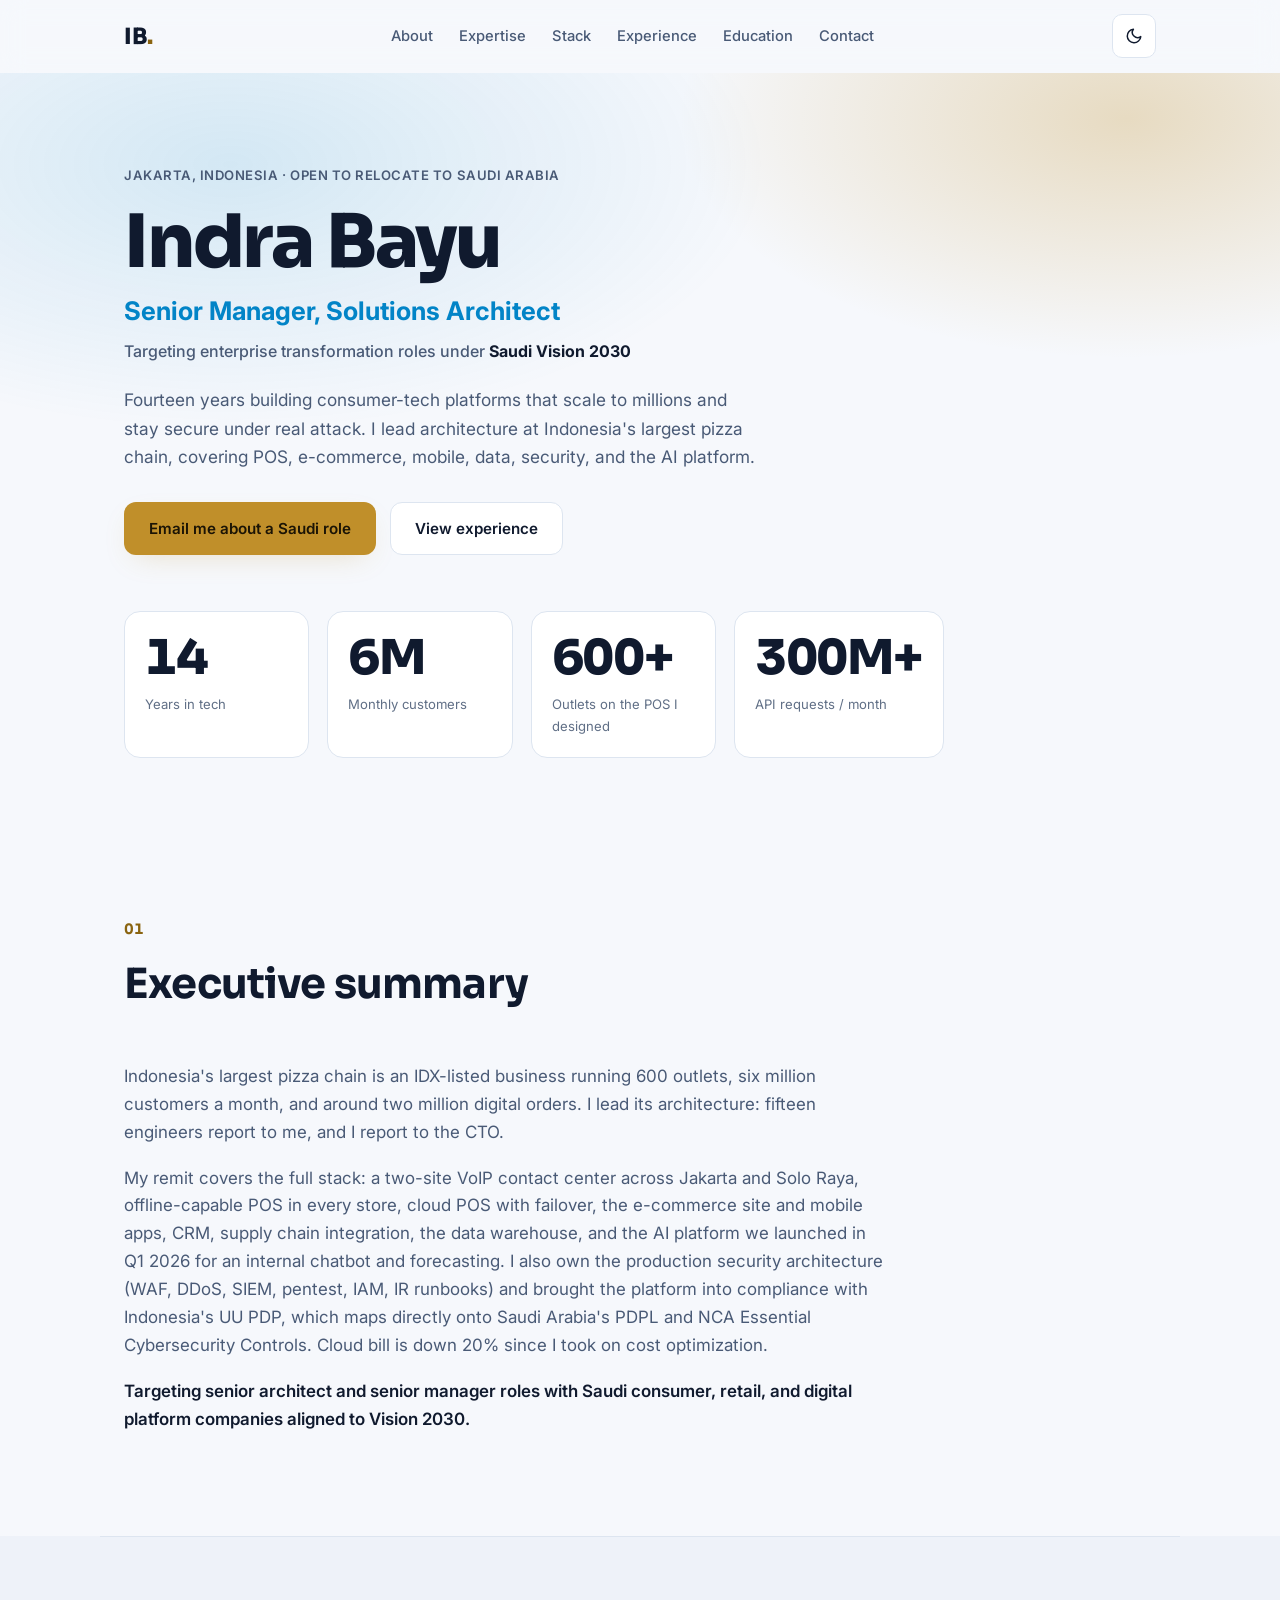
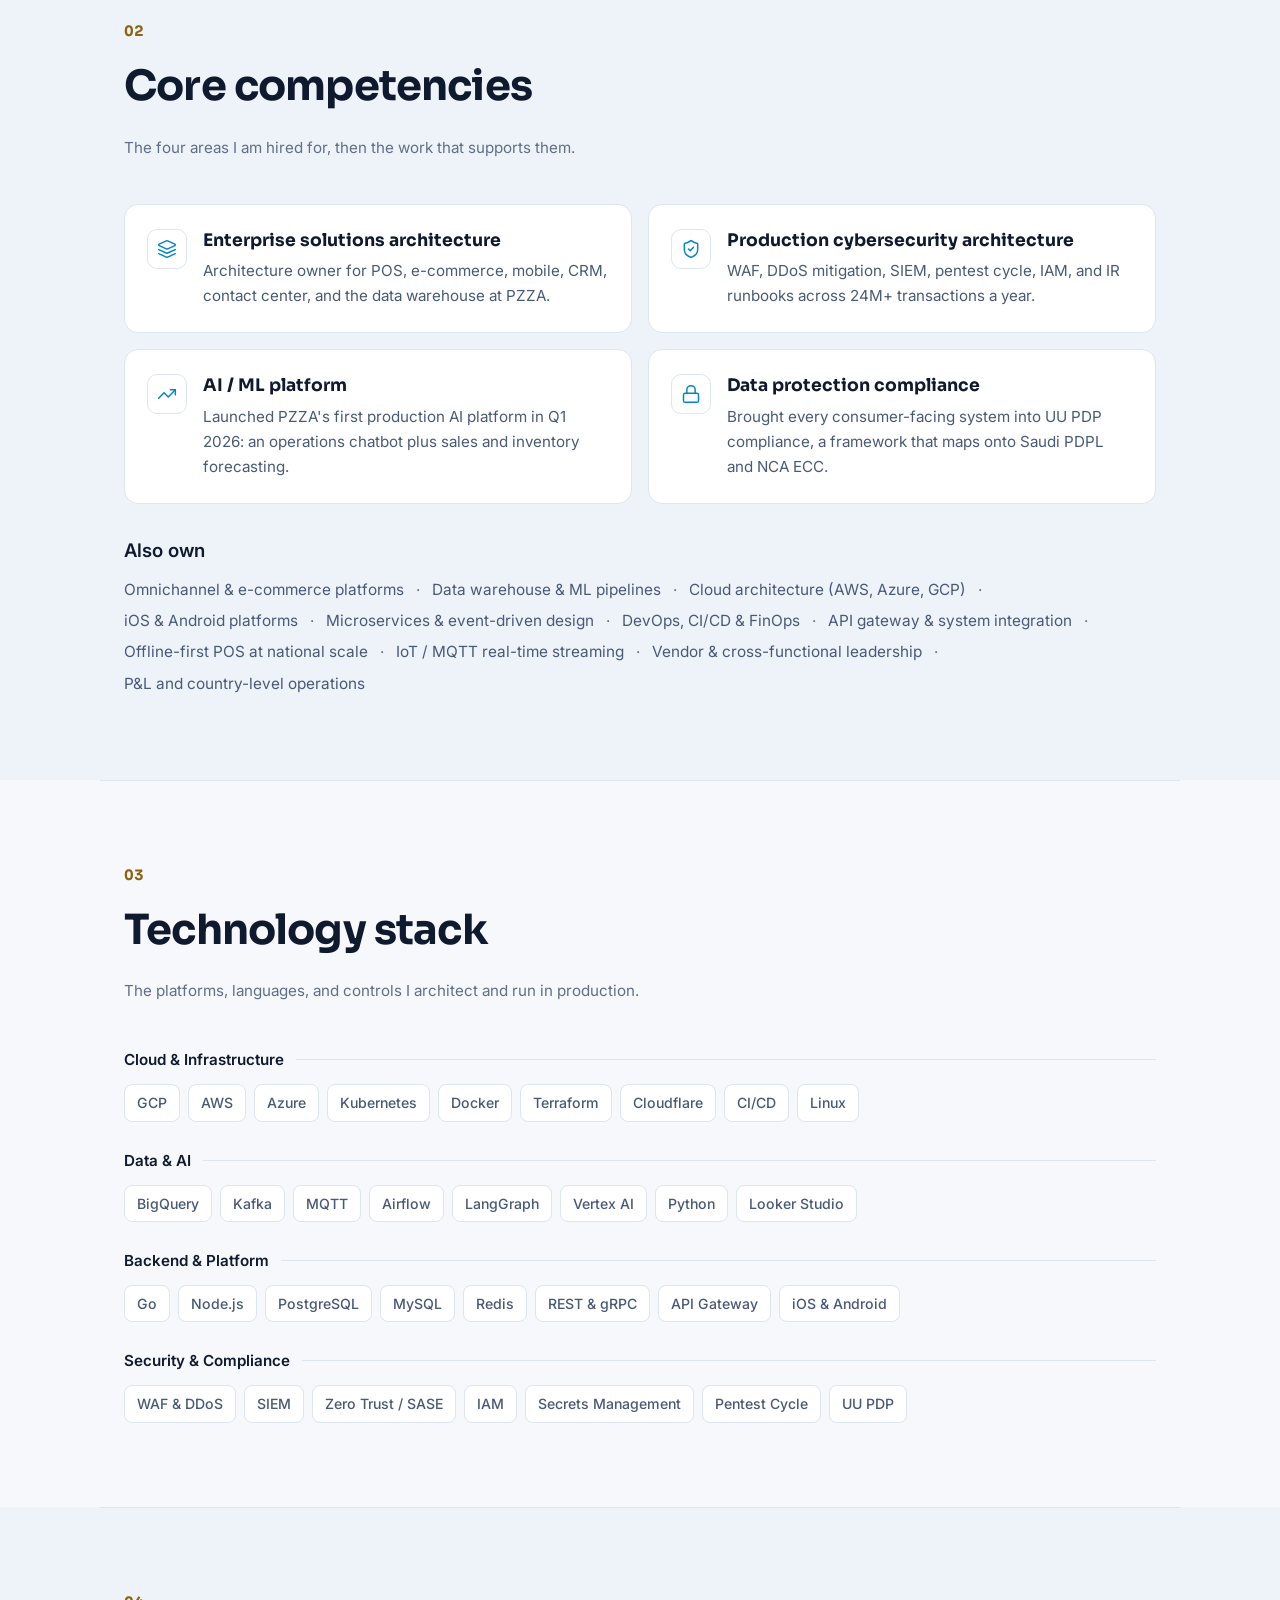
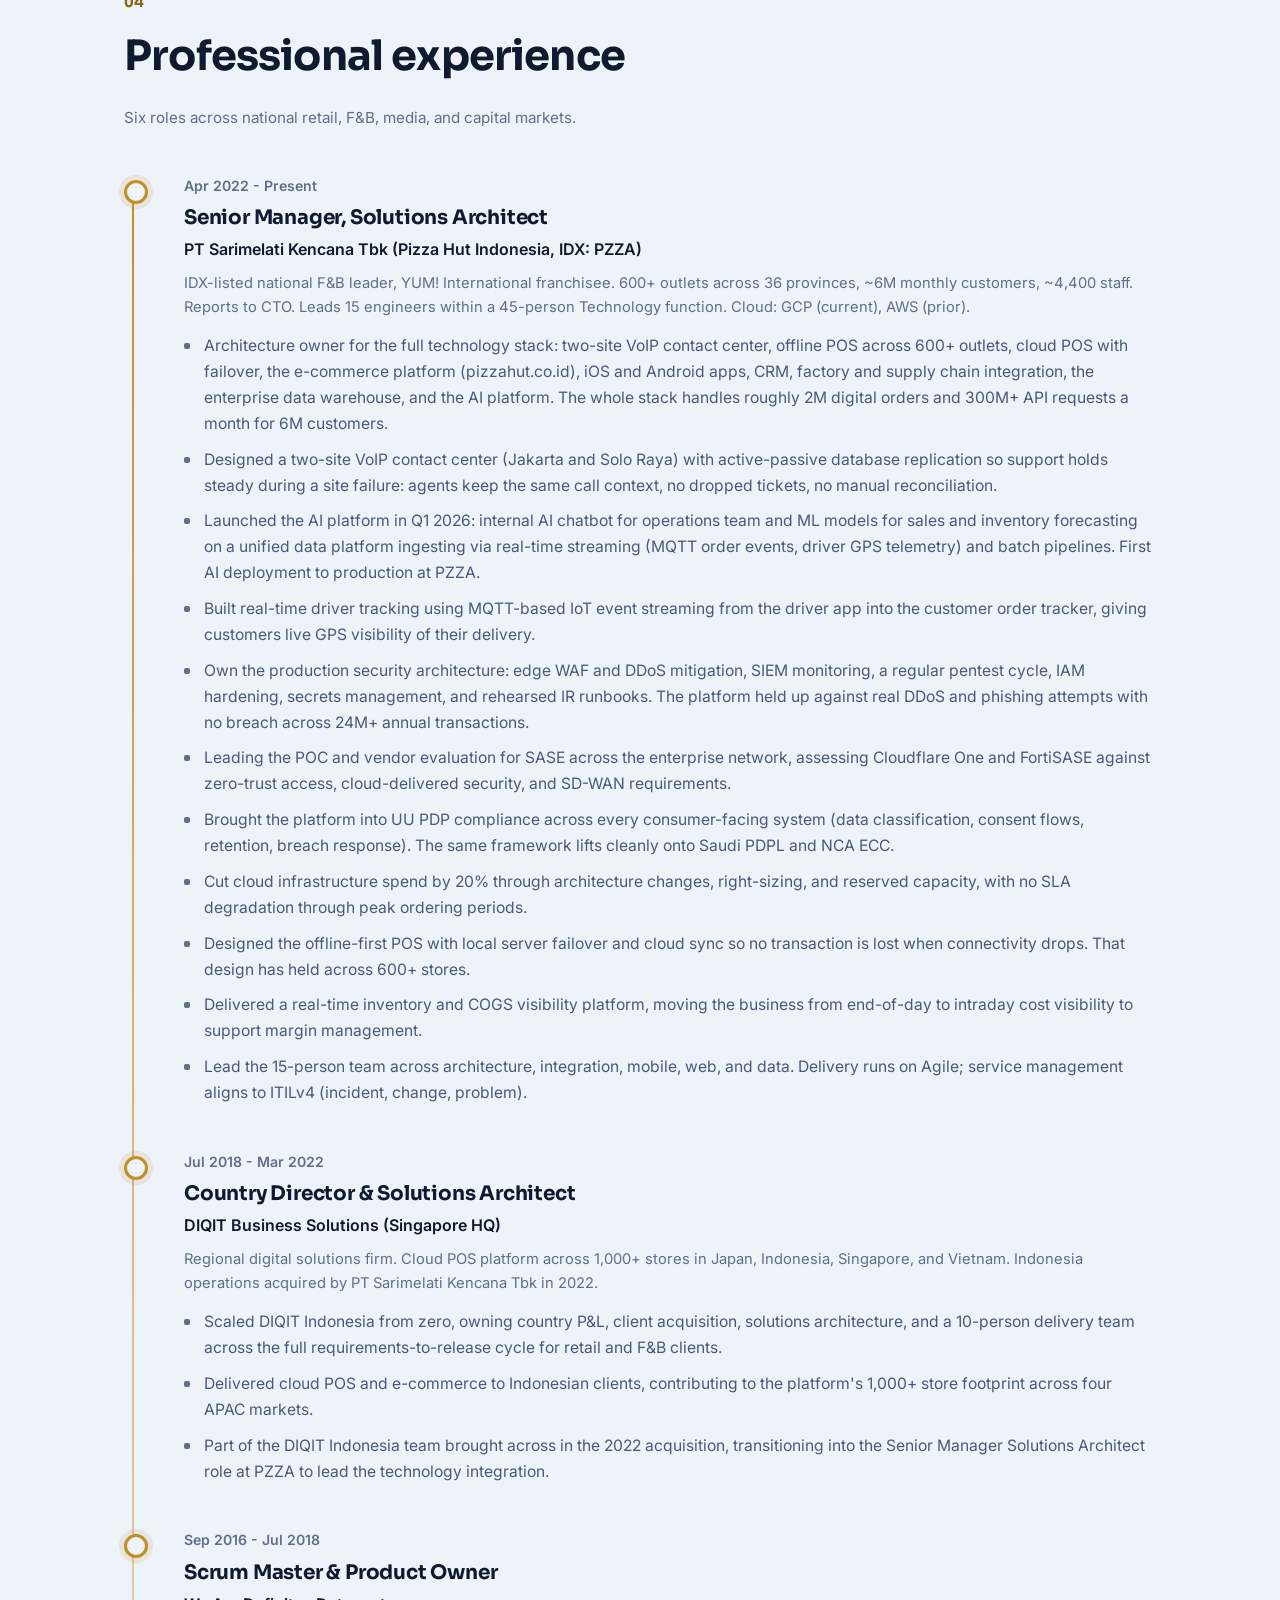
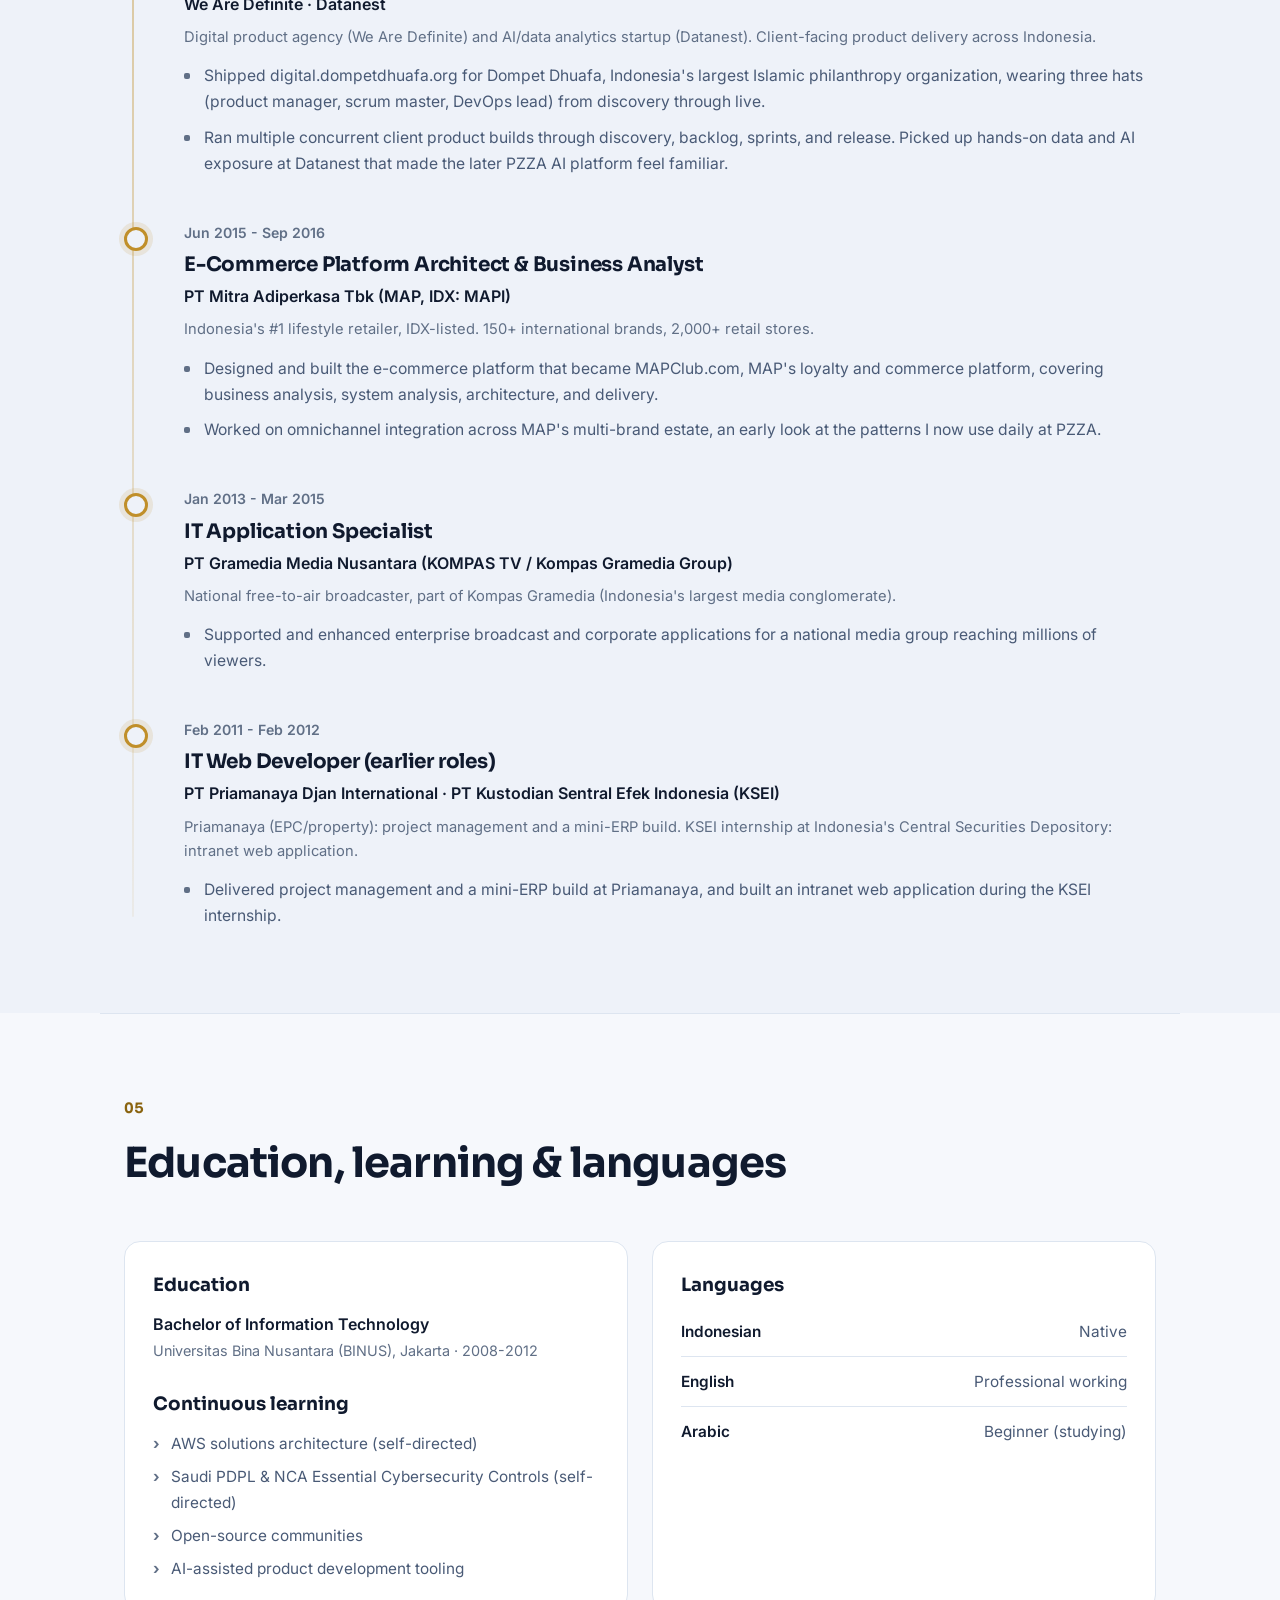
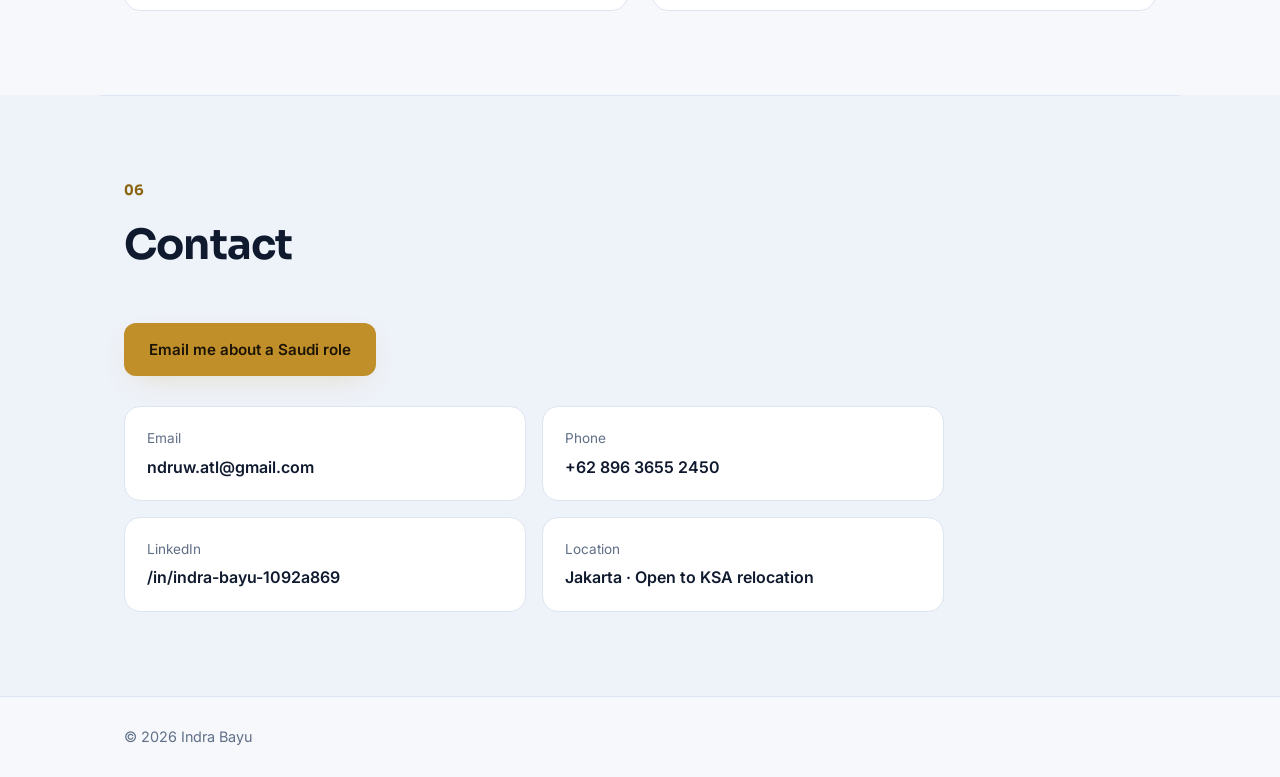
==== commit cdb17bc0: "fix: correct title, years, availability, and claims on the resume site Title is Senior Manager, Solu" ====
--- a/index.html
+++ b/index.html
@@ -3,14 +3,14 @@
 <head>
   <meta charset="UTF-8" />
   <meta name="viewport" content="width=device-width, initial-scale=1.0" />
-  <title>Indra Bayu | Principal Solutions Architect & AI Platform Leader</title>
-  <meta name="description" content="Indra Bayu is a Principal Solutions Architect and AI Platform Leader with 12 years building consumer-tech platforms that scale to millions. Targeting enterprise transformation roles under Saudi Vision 2030: cybersecurity architecture, cloud, and AI/ML platforms." />
+  <title>Indra Bayu | Senior Manager, Solutions Architect</title>
+  <meta name="description" content="Indra Bayu is a Senior Manager, Solutions Architect with 14 years building consumer-tech platforms that scale to millions. Targeting enterprise transformation roles under Saudi Vision 2030: cybersecurity architecture, cloud, and AI/ML platforms." />
   <meta name="author" content="Indra Bayu" />
 
   <!-- Open Graph -->
   <meta property="og:type" content="profile" />
-  <meta property="og:title" content="Indra Bayu | Principal Solutions Architect & AI Platform Leader" />
-  <meta property="og:description" content="12 years building consumer-tech platforms that scale to millions and stay secure under real attack. Targeting Saudi Vision 2030 programmes in solutions architecture, cybersecurity, and AI/ML platforms." />
+  <meta property="og:title" content="Indra Bayu | Senior Manager, Solutions Architect" />
+  <meta property="og:description" content="14 years building consumer-tech platforms that scale to millions and stay secure under real attack. Targeting Saudi Vision 2030 programmes in solutions architecture, cybersecurity, and AI/ML platforms." />
   <meta name="theme-color" content="#0f172a" />
 
   <link rel="preconnect" href="https://fonts.googleapis.com" />
@@ -45,12 +45,12 @@
     <section class="hero" id="top">
       <div class="hero__bg" aria-hidden="true"></div>
       <div class="container hero__inner">
-        <p class="hero__eyebrow">Jakarta, Indonesia · Open to relocate to Saudi Arabia · Immediate availability</p>
+        <p class="hero__eyebrow">Jakarta, Indonesia · Open to relocate to Saudi Arabia</p>
         <h1 class="hero__name">Indra Bayu</h1>
-        <p class="hero__title">Principal Solutions Architect &amp; AI Platform Leader</p>
+        <p class="hero__title">Senior Manager, Solutions Architect</p>
         <p class="hero__sub">Targeting enterprise transformation roles under <b>Saudi Vision 2030</b></p>
         <p class="hero__lede">
-          Twelve years building consumer-tech platforms that scale to millions and stay
+          Fourteen years building consumer-tech platforms that scale to millions and stay
           secure under real attack. I lead architecture at Indonesia's largest pizza
           chain, covering POS, e-commerce, mobile, data, security, and the AI platform.
         </p>
@@ -61,7 +61,7 @@
           <a class="btn btn--ghost" href="#experience">View experience</a>
         </div>
         <ul class="hero__stats" aria-label="Key metrics">
-          <li><span class="stat__num">12</span><span class="stat__label">Years in tech</span></li>
+          <li><span class="stat__num">14</span><span class="stat__label">Years in tech</span></li>
           <li><span class="stat__num">6M</span><span class="stat__label">Monthly customers</span></li>
           <li><span class="stat__num">600+</span><span class="stat__label">Outlets on the POS I designed</span></li>
           <li><span class="stat__num">300M+</span><span class="stat__label">API requests / month</span></li>
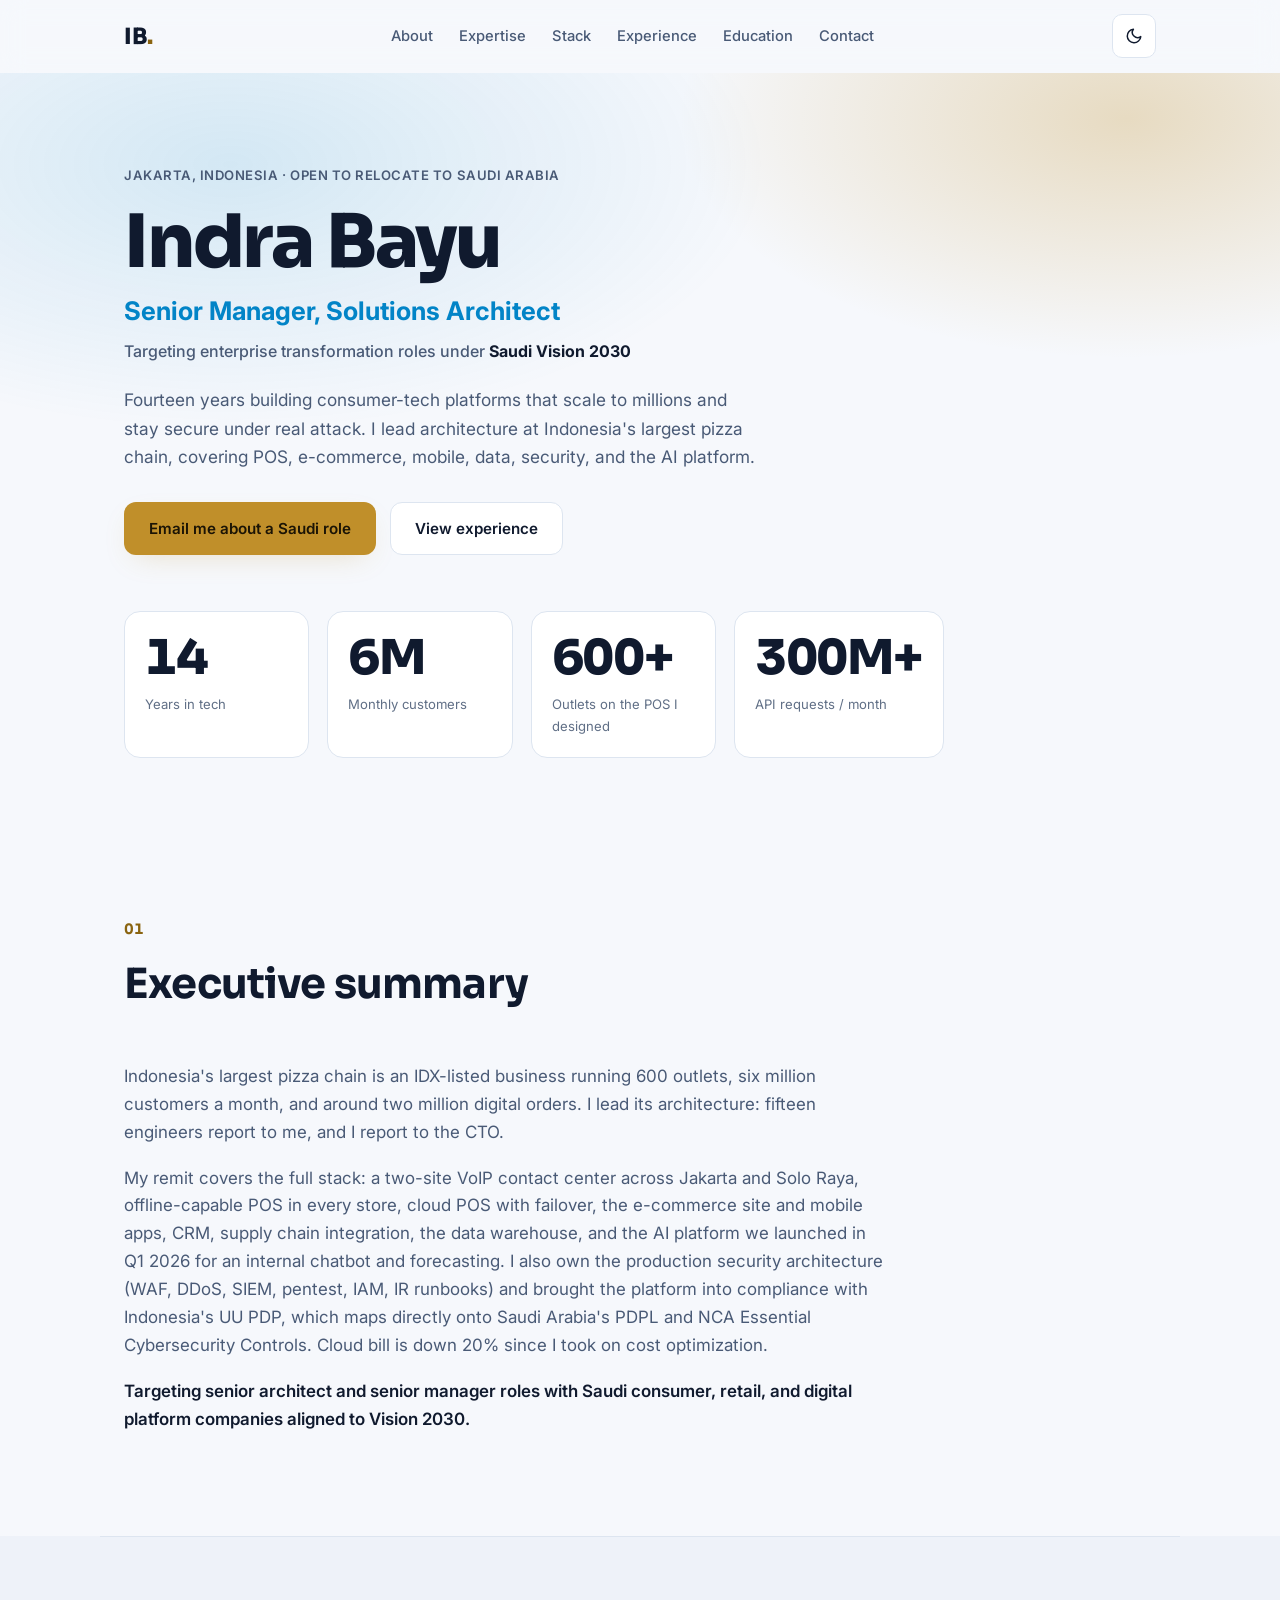
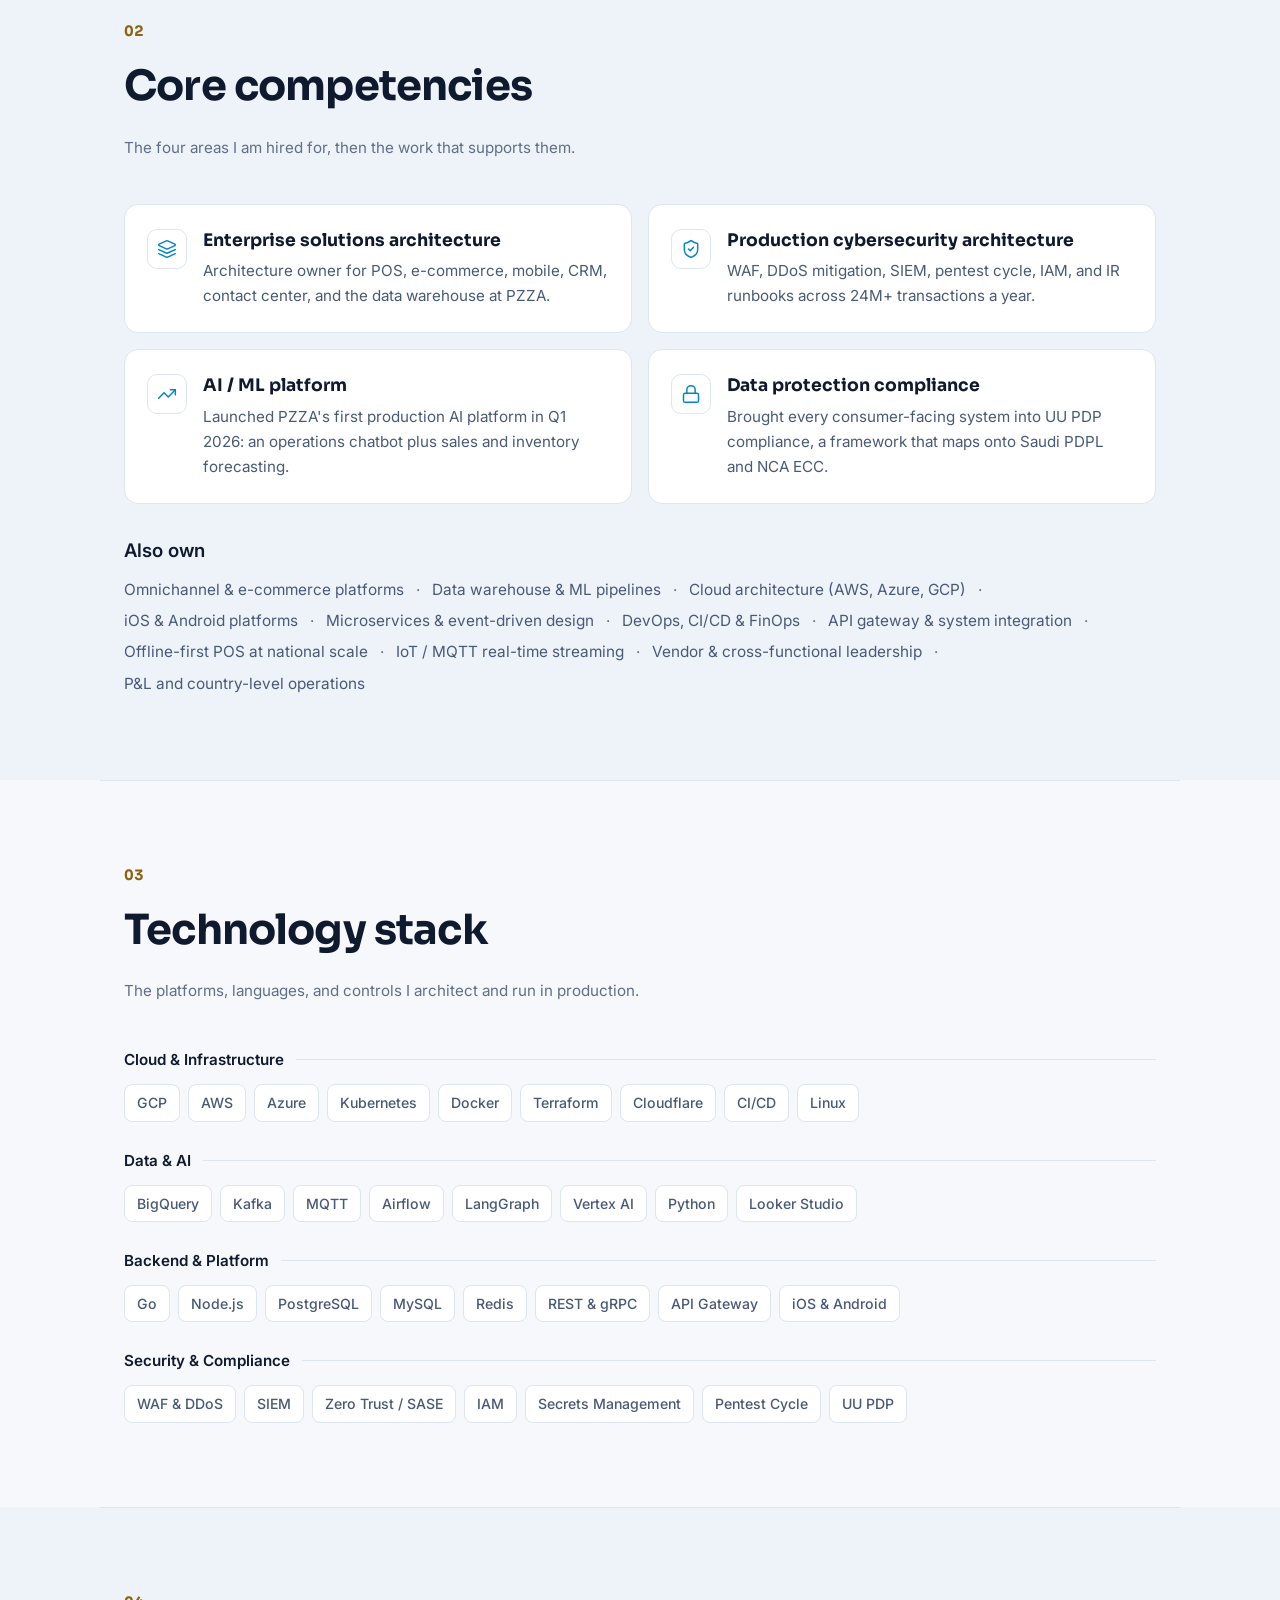
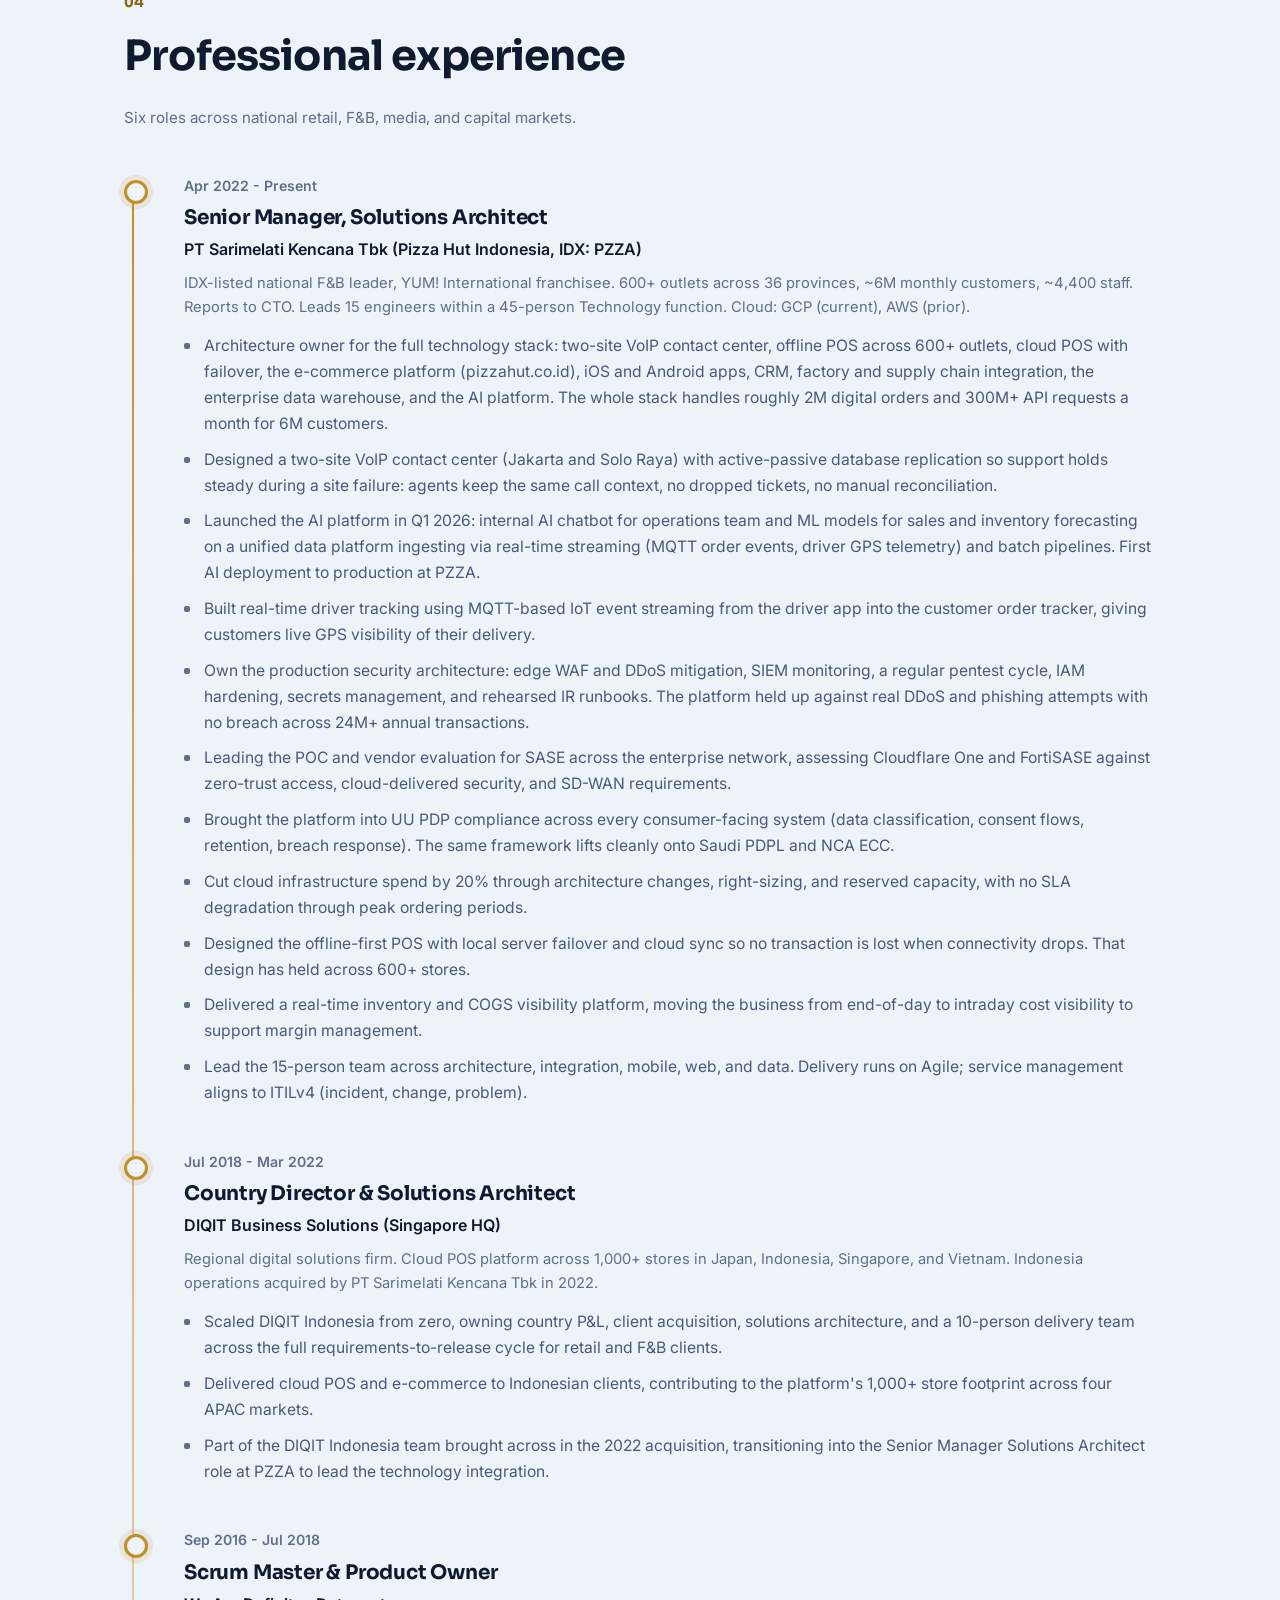
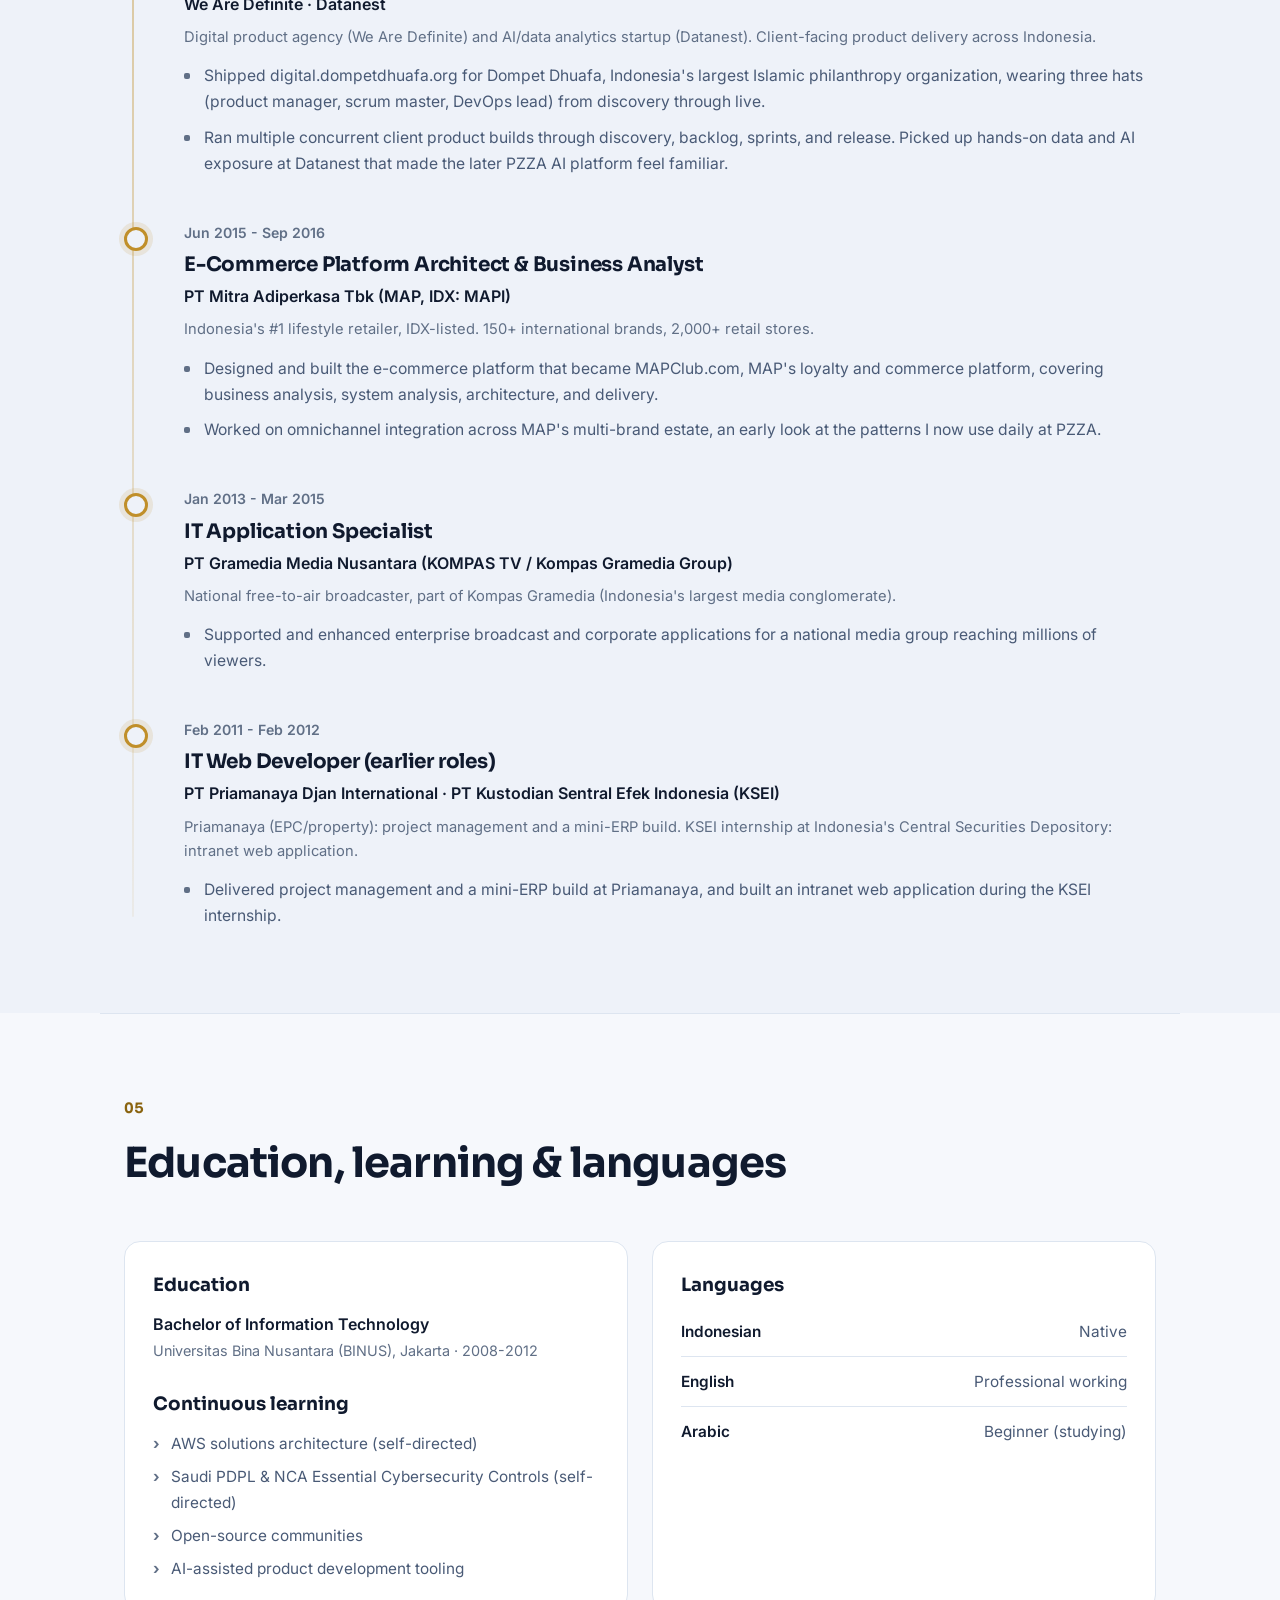
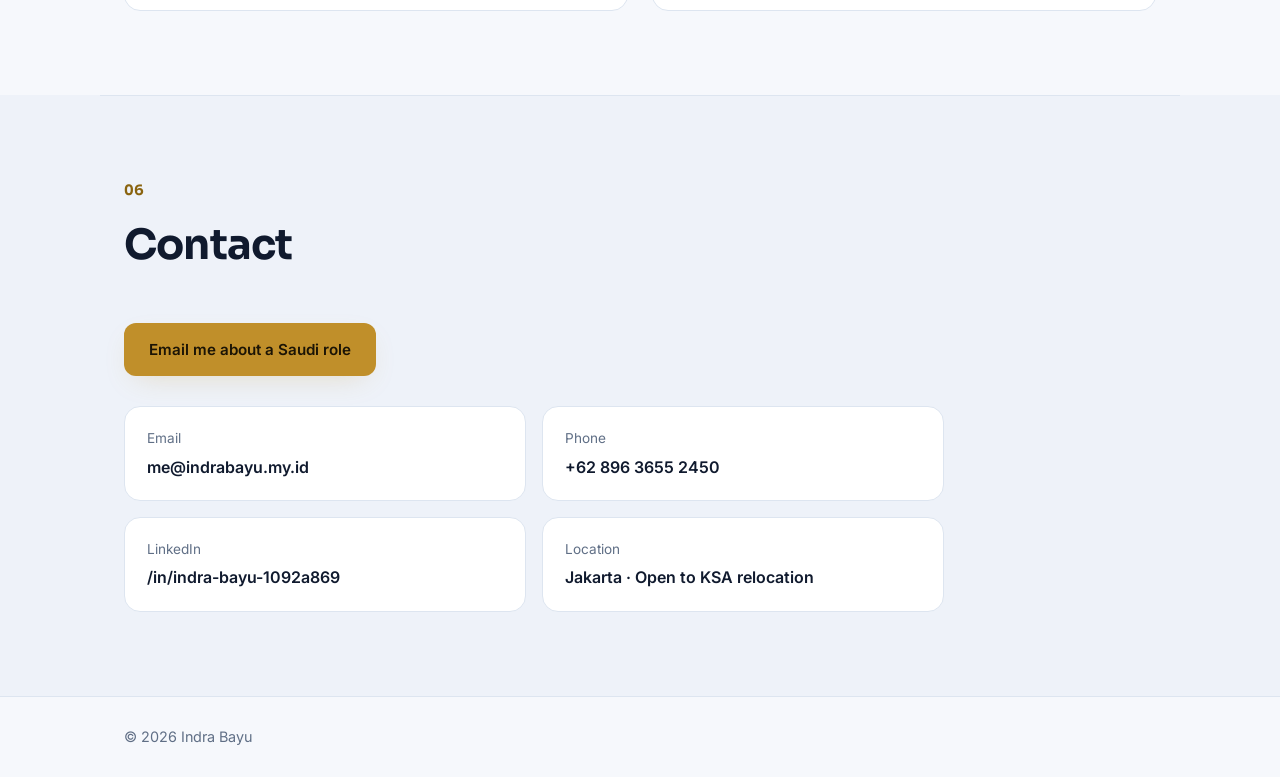
==== commit a78cf474: "fix: use me@indrabayu.my.id as the site contact email Co-Authored-By: Claude Opus 5.5 (1M context) <" ====
--- a/index.html
+++ b/index.html
@@ -55,7 +55,7 @@
           chain, covering POS, e-commerce, mobile, data, security, and the AI platform.
         </p>
         <div class="hero__cta">
-          <a class="btn btn--primary" href="mailto:ndruw.atl@gmail.com?subject=Role%20opportunity%20in%20Saudi%20Arabia">
+          <a class="btn btn--primary" href="mailto:me@indrabayu.my.id?subject=Role%20opportunity%20in%20Saudi%20Arabia">
             Email me about a Saudi role
           </a>
           <a class="btn btn--ghost" href="#experience">View experience</a>
@@ -181,14 +181,14 @@
         </header>
         <div class="contact">
           <p class="contact__cta">
-            <a class="btn btn--primary" href="mailto:ndruw.atl@gmail.com?subject=Role%20opportunity%20in%20Saudi%20Arabia">
+            <a class="btn btn--primary" href="mailto:me@indrabayu.my.id?subject=Role%20opportunity%20in%20Saudi%20Arabia">
               Email me about a Saudi role
             </a>
           </p>
           <div class="contact__grid">
-            <a class="contact__item" href="mailto:ndruw.atl@gmail.com">
+            <a class="contact__item" href="mailto:me@indrabayu.my.id">
               <span class="contact__label">Email</span>
-              <span class="contact__value">ndruw.atl@gmail.com</span>
+              <span class="contact__value">me@indrabayu.my.id</span>
             </a>
             <a class="contact__item" href="tel:+6289636552450">
               <span class="contact__label">Phone</span>
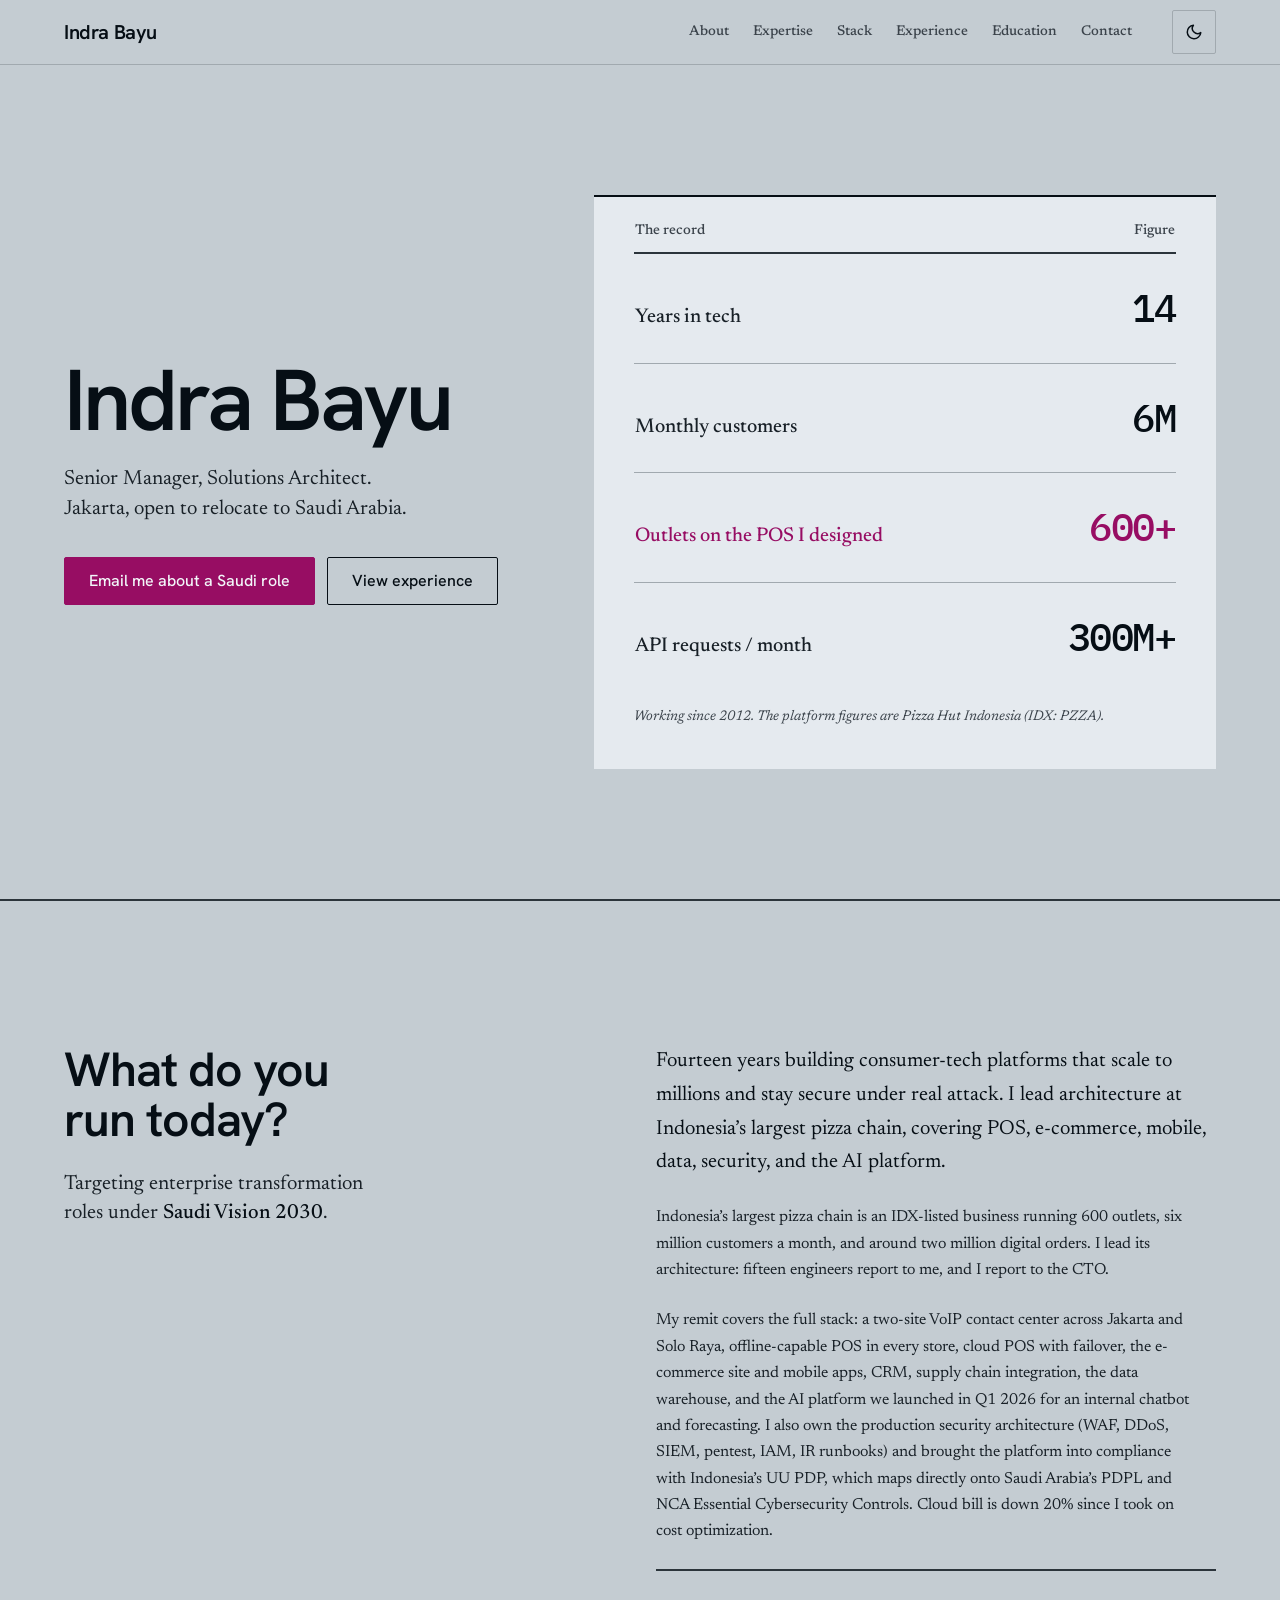
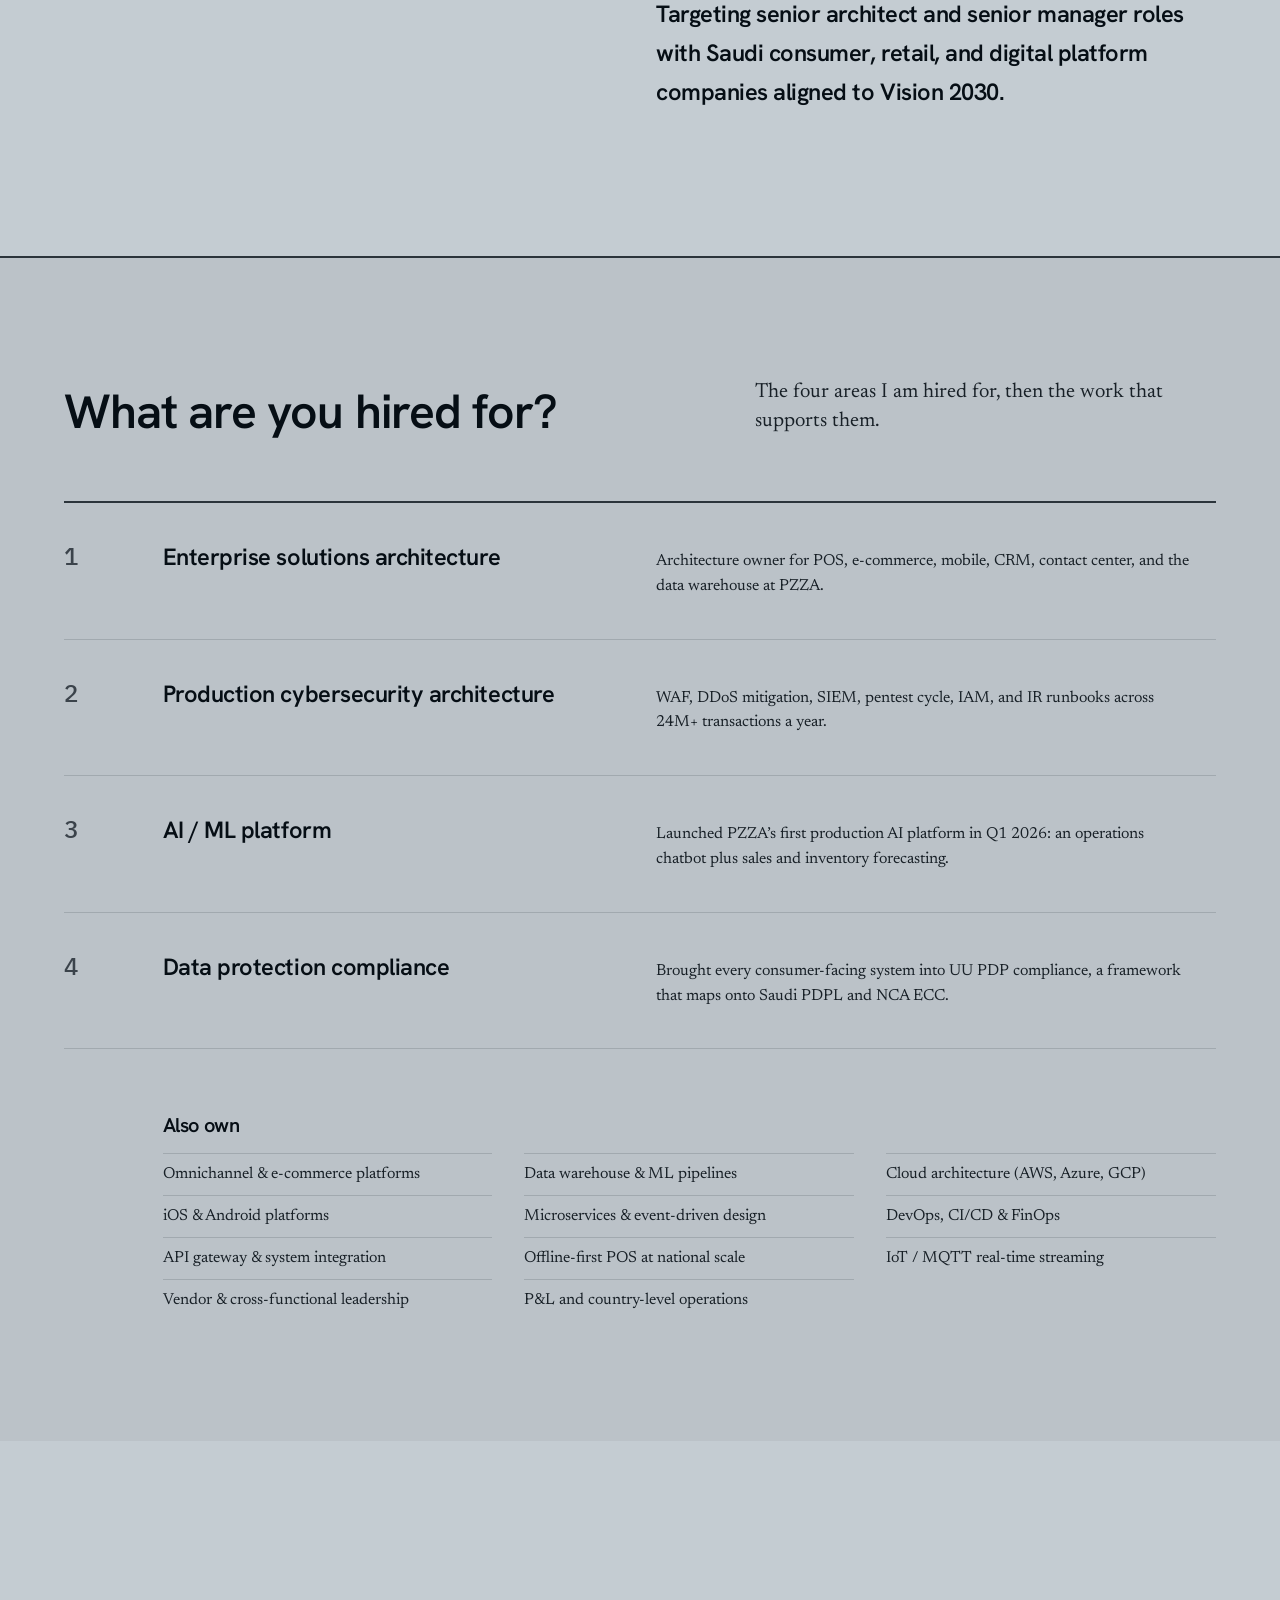
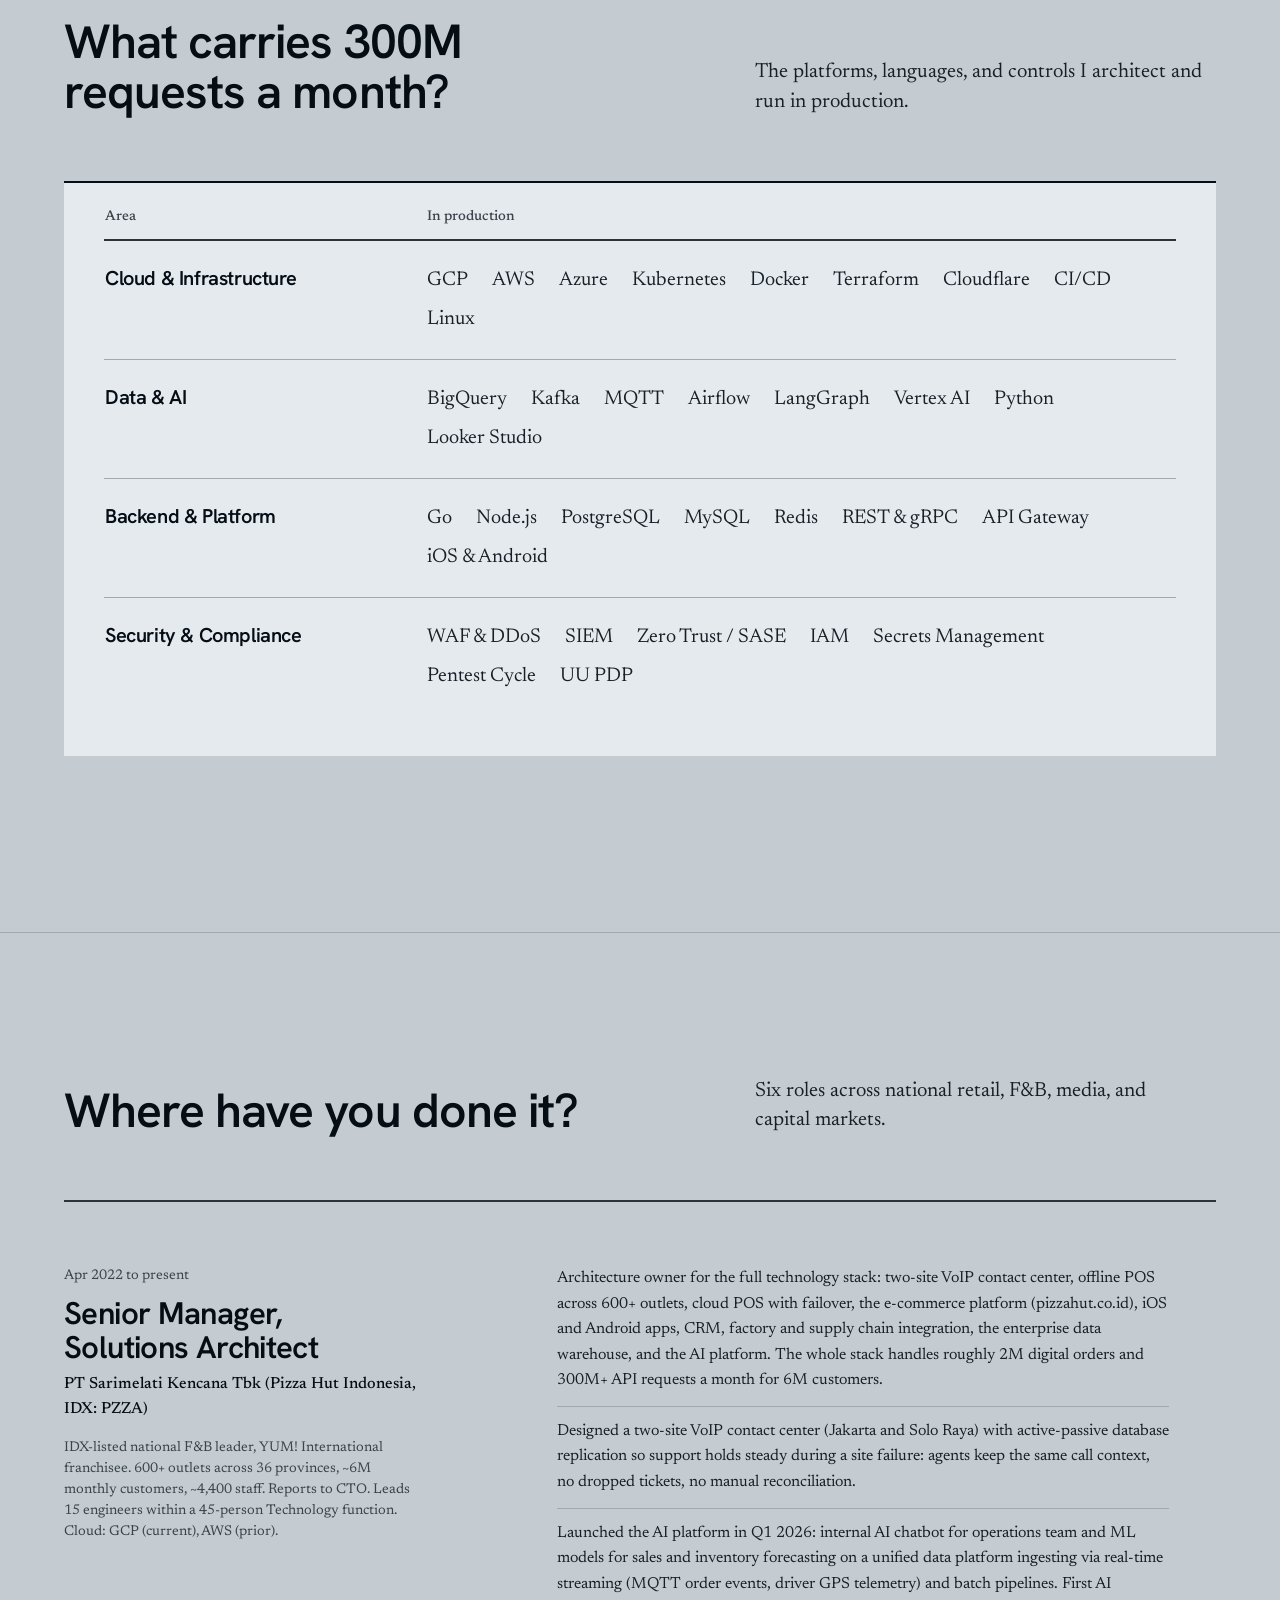
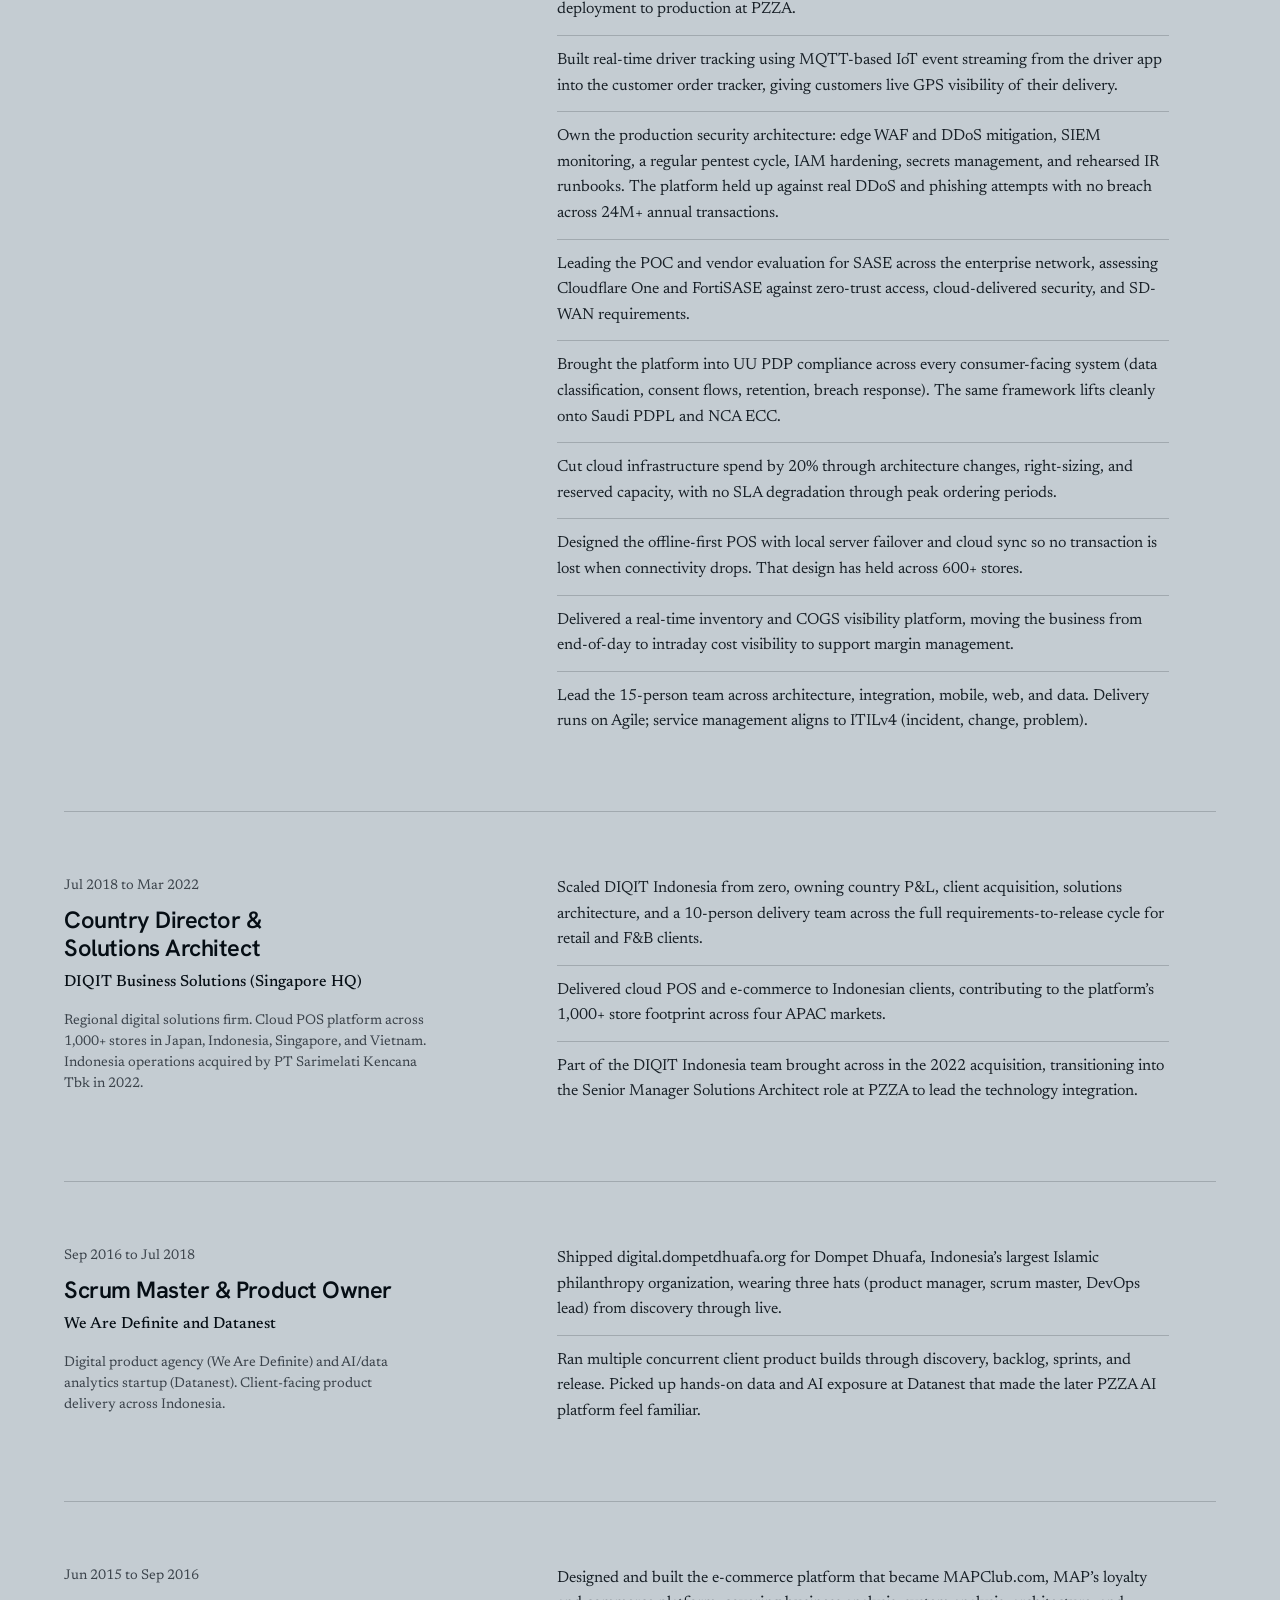
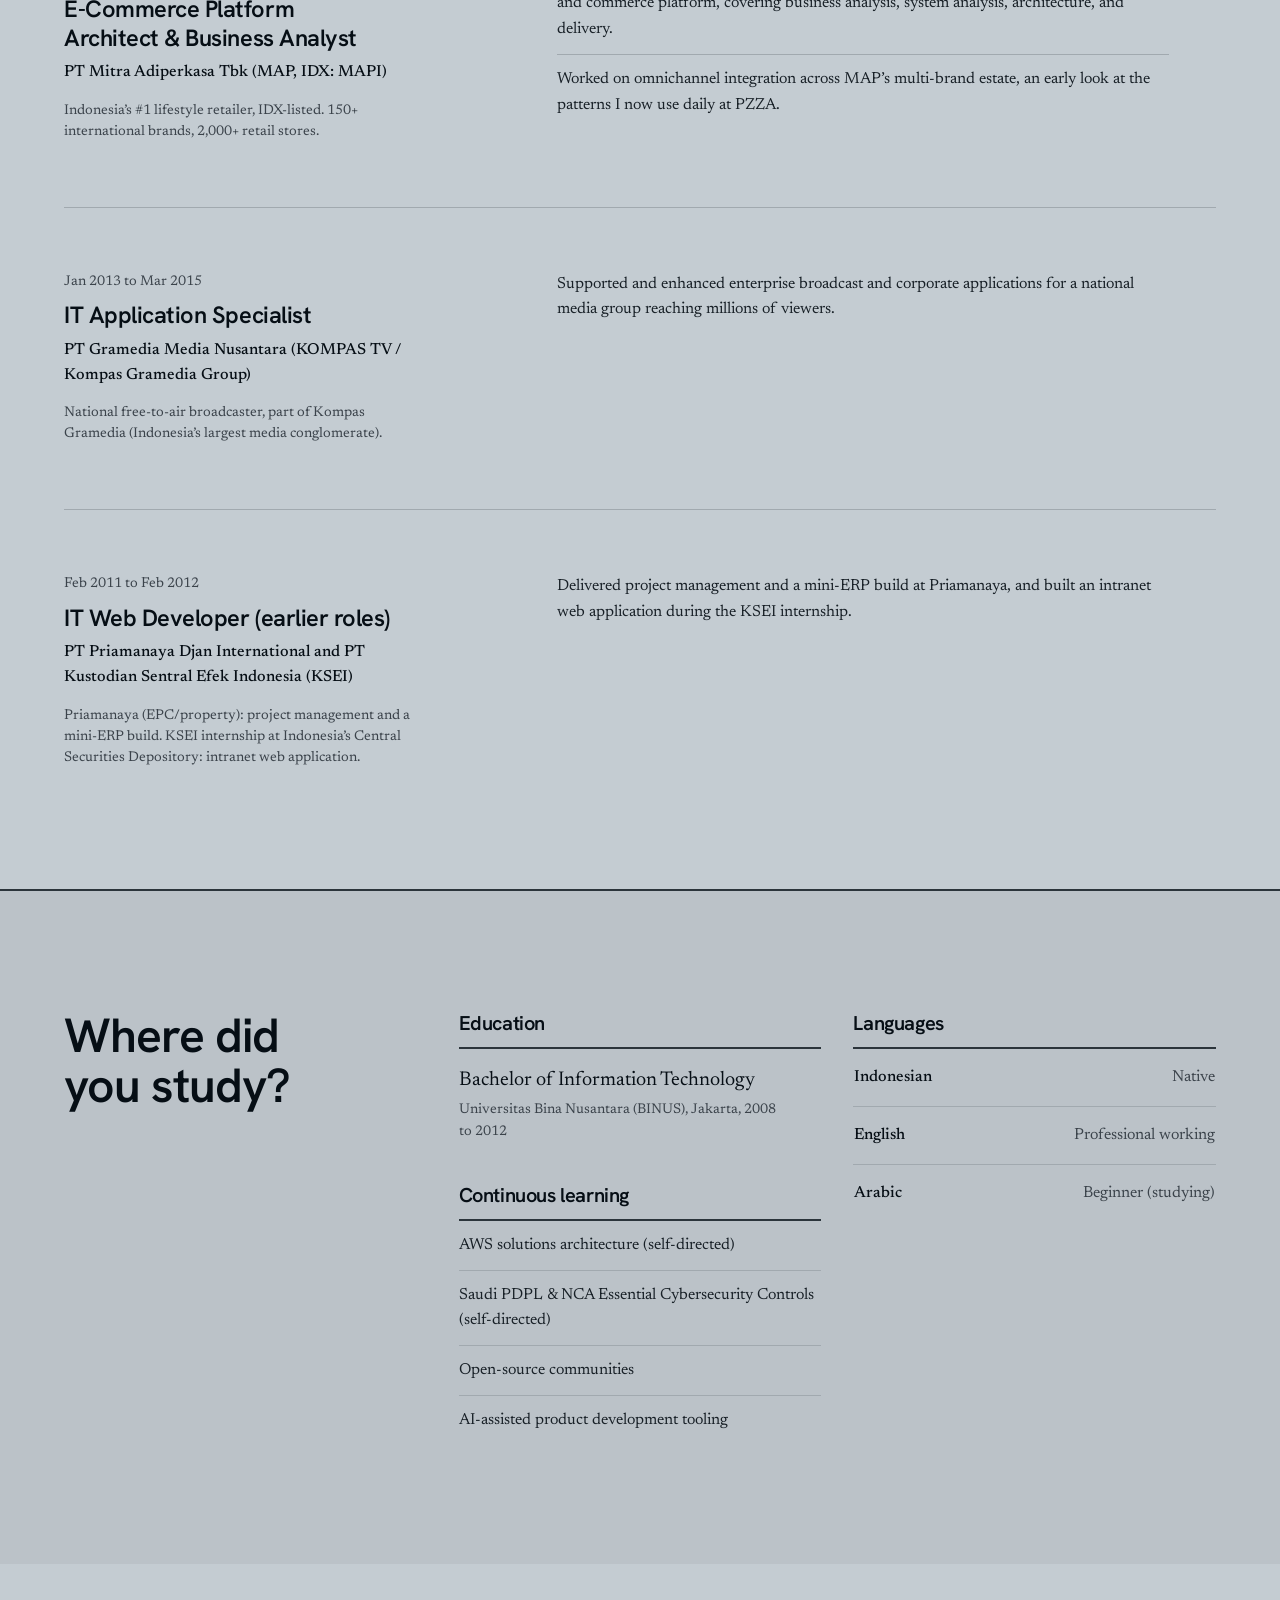
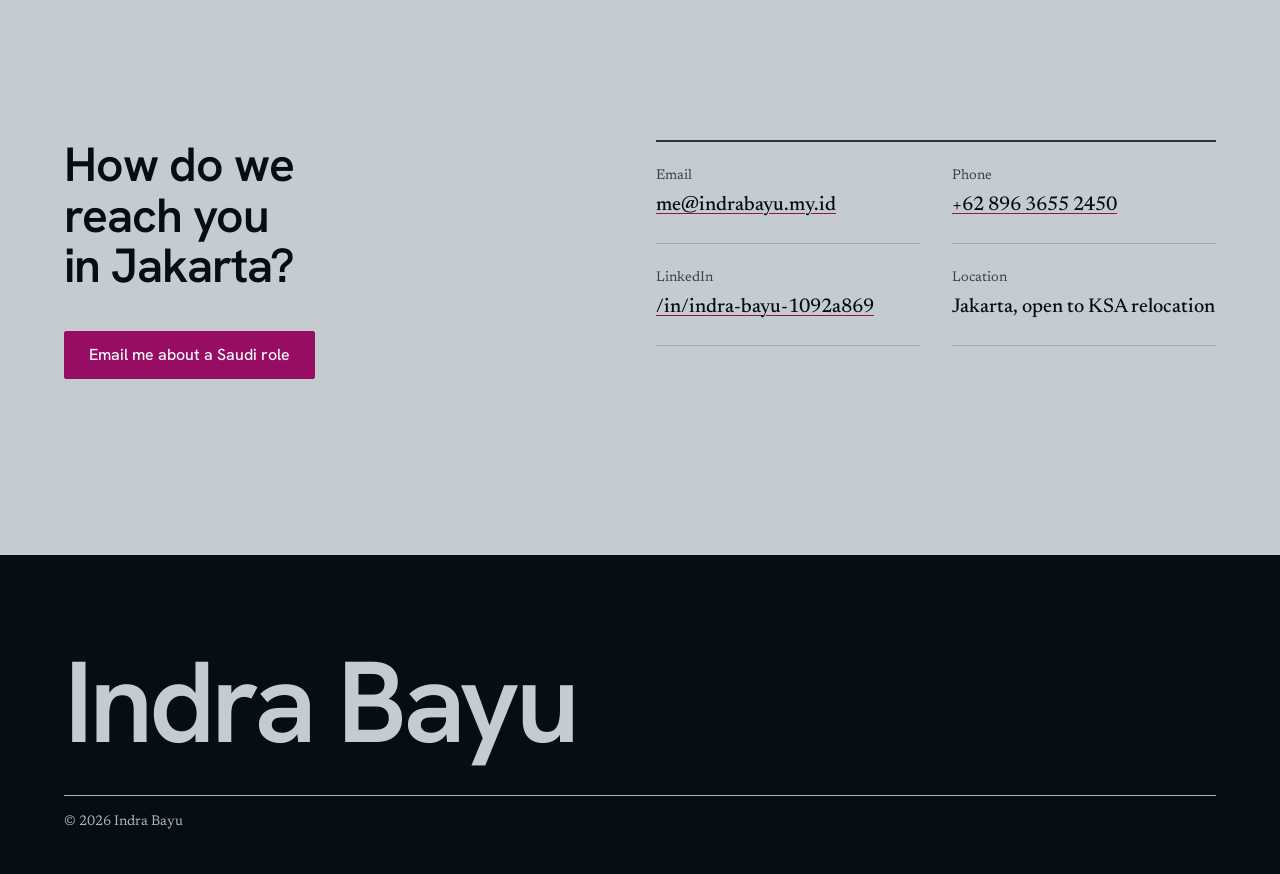
==== commit 630c2191: "feat: Hallmark redesign (Almanac theme, recruiter-question sections) - Static HTML content (readable" ====
--- a/index.html
+++ b/index.html
@@ -11,20 +11,20 @@
   <meta property="og:type" content="profile" />
   <meta property="og:title" content="Indra Bayu | Senior Manager, Solutions Architect" />
   <meta property="og:description" content="14 years building consumer-tech platforms that scale to millions and stay secure under real attack. Targeting Saudi Vision 2030 programmes in solutions architecture, cybersecurity, and AI/ML platforms." />
-  <meta name="theme-color" content="#0f172a" />
+  <meta name="theme-color" content="#c9d0d8" />
 
   <link rel="preconnect" href="https://fonts.googleapis.com" />
   <link rel="preconnect" href="https://fonts.gstatic.com" crossorigin />
-  <link href="https://fonts.googleapis.com/css2?family=Inter:wght@400;500;600;700;800&family=Sora:wght@600;700;800&display=swap" rel="stylesheet" />
-  <link rel="stylesheet" href="/styles.css?v=4" />
-  <link rel="icon" href="data:image/svg+xml,%3Csvg xmlns='http://www.w3.org/2000/svg' viewBox='0 0 100 100'%3E%3Crect width='100' height='100' rx='22' fill='%230ea5e9'/%3E%3Ctext x='50' y='68' font-size='56' font-family='Arial' font-weight='bold' fill='white' text-anchor='middle'%3EIB%3C/text%3E%3C/svg%3E" />
+  <link href="https://fonts.googleapis.com/css2?family=Hanken+Grotesk:wght@500;600&family=Newsreader:ital,opsz,wght@0,6..72,400;0,6..72,500;1,6..72,400&family=IBM+Plex+Mono:wght@400;500&display=swap" rel="stylesheet" />
+  <link rel="stylesheet" href="styles.css?v=5" />
+  <link rel="icon" href="data:image/svg+xml,%3Csvg xmlns='http://www.w3.org/2000/svg' viewBox='0 0 100 100'%3E%3Crect width='100' height='100' fill='%23121a24'/%3E%3Ctext x='50' y='67' font-size='52' font-family='Arial' font-weight='bold' fill='%23e3e8ee' text-anchor='middle'%3EIB%3C/text%3E%3C/svg%3E" />
 </head>
 <body>
   <a class="skip-link" href="#main">Skip to content</a>
 
   <header class="nav" id="nav">
-    <div class="nav__inner">
-      <a class="nav__brand" href="#top">IB<span>.</span></a>
+    <div class="container nav__inner">
+      <a class="nav__brand" href="#top" aria-label="Indra Bayu, back to top">Indra Bayu</a>
       <nav class="nav__links" aria-label="Primary">
         <a href="#about">About</a>
         <a href="#expertise">Expertise</a>
@@ -33,52 +33,57 @@
         <a href="#education">Education</a>
         <a href="#contact">Contact</a>
       </nav>
-      <button class="theme-toggle" id="themeToggle" aria-label="Toggle color theme" title="Toggle theme">
-        <svg class="theme-toggle__sun" width="18" height="18" viewBox="0 0 24 24" fill="none" stroke="currentColor" stroke-width="2" stroke-linecap="round" stroke-linejoin="round"><circle cx="12" cy="12" r="5"/><line x1="12" y1="1" x2="12" y2="3"/><line x1="12" y1="21" x2="12" y2="23"/><line x1="4.22" y1="4.22" x2="5.64" y2="5.64"/><line x1="18.36" y1="18.36" x2="19.78" y2="19.78"/><line x1="1" y1="12" x2="3" y2="12"/><line x1="21" y1="12" x2="23" y2="12"/><line x1="4.22" y1="19.78" x2="5.64" y2="18.36"/><line x1="18.36" y1="5.64" x2="19.78" y2="4.22"/></svg>
-        <svg class="theme-toggle__moon" width="18" height="18" viewBox="0 0 24 24" fill="none" stroke="currentColor" stroke-width="2" stroke-linecap="round" stroke-linejoin="round"><path d="M21 12.79A9 9 0 1 1 11.21 3 7 7 0 0 0 21 12.79z"/></svg>
+      <button class="theme-toggle" id="themeToggle" type="button" aria-label="Toggle color theme" title="Toggle theme">
+        <svg class="theme-toggle__sun" width="18" height="18" viewBox="0 0 24 24" fill="none" stroke="currentColor" stroke-width="2" stroke-linecap="round" stroke-linejoin="round" aria-hidden="true"><circle cx="12" cy="12" r="5"/><line x1="12" y1="1" x2="12" y2="3"/><line x1="12" y1="21" x2="12" y2="23"/><line x1="4.22" y1="4.22" x2="5.64" y2="5.64"/><line x1="18.36" y1="18.36" x2="19.78" y2="19.78"/><line x1="1" y1="12" x2="3" y2="12"/><line x1="21" y1="12" x2="23" y2="12"/><line x1="4.22" y1="19.78" x2="5.64" y2="18.36"/><line x1="18.36" y1="5.64" x2="19.78" y2="4.22"/></svg>
+        <svg class="theme-toggle__moon" width="18" height="18" viewBox="0 0 24 24" fill="none" stroke="currentColor" stroke-width="2" stroke-linecap="round" stroke-linejoin="round" aria-hidden="true"><path d="M21 12.79A9 9 0 1 1 11.21 3 7 7 0 0 0 21 12.79z"/></svg>
       </button>
     </div>
   </header>
 
   <main id="main">
-    <!-- HERO -->
+    <!-- HERO: the name, one line, the action; the platform record set as a printed sheet -->
     <section class="hero" id="top">
-      <div class="hero__bg" aria-hidden="true"></div>
       <div class="container hero__inner">
-        <p class="hero__eyebrow">Jakarta, Indonesia · Open to relocate to Saudi Arabia</p>
-        <h1 class="hero__name">Indra Bayu</h1>
-        <p class="hero__title">Senior Manager, Solutions Architect</p>
-        <p class="hero__sub">Targeting enterprise transformation roles under <b>Saudi Vision 2030</b></p>
-        <p class="hero__lede">
-          Fourteen years building consumer-tech platforms that scale to millions and stay
-          secure under real attack. I lead architecture at Indonesia's largest pizza
-          chain, covering POS, e-commerce, mobile, data, security, and the AI platform.
-        </p>
-        <div class="hero__cta">
-          <a class="btn btn--primary" href="mailto:me@indrabayu.my.id?subject=Role%20opportunity%20in%20Saudi%20Arabia">
-            Email me about a Saudi role
-          </a>
-          <a class="btn btn--ghost" href="#experience">View experience</a>
-        </div>
-        <ul class="hero__stats" aria-label="Key metrics">
-          <li><span class="stat__num">14</span><span class="stat__label">Years in tech</span></li>
-          <li><span class="stat__num">6M</span><span class="stat__label">Monthly customers</span></li>
-          <li><span class="stat__num">600+</span><span class="stat__label">Outlets on the POS I designed</span></li>
-          <li><span class="stat__num">300M+</span><span class="stat__label">API requests / month</span></li>
-        </ul>
+        <div class="hero__text">
+          <h1 class="hero__name">Indra Bayu</h1>
+          <p class="lead hero__lead">Senior Manager, Solutions Architect. Jakarta, open to relocate to Saudi Arabia.</p>
+          <div class="hero__cta">
+            <a class="btn btn--primary" href="mailto:me@indrabayu.my.id?subject=Role%20opportunity%20in%20Saudi%20Arabia">Email me about a Saudi role</a>
+            <a class="btn btn--ghost" href="#experience">View experience</a>
+          </div>
+        </div>
+        <figure class="sheet hero__sheet">
+          <table class="record" aria-label="Key metrics">
+            <thead>
+              <tr><th scope="col">The record</th><th scope="col" class="num">Figure</th></tr>
+            </thead>
+            <tbody>
+              <tr><th scope="row">Years in tech</th><td class="num">14</td></tr>
+              <tr><th scope="row">Monthly customers</th><td class="num">6M</td></tr>
+              <tr class="is-marked"><th scope="row">Outlets on the POS I designed</th><td class="num">600+</td></tr>
+              <tr><th scope="row">API requests / month</th><td class="num">300M+</td></tr>
+            </tbody>
+          </table>
+          <figcaption>Working since 2012. The platform figures are Pizza Hut Indonesia (IDX: PZZA).</figcaption>
+        </figure>
       </div>
     </section>
 
     <!-- ABOUT / SUMMARY -->
-    <section class="section" id="about">
-      <div class="container">
-        <header class="section__head">
-          <span class="section__kicker">01</span>
-          <h2 class="section__title">Executive summary</h2>
+    <section class="section qa" id="about">
+      <div class="container qa__grid">
+        <header class="qa__head">
+          <h2>What do you run today?</h2>
+          <p class="qa__note">Targeting enterprise transformation roles under <b>Saudi Vision 2030</b>.</p>
         </header>
         <div class="prose">
+          <p class="prose__open">
+            Fourteen years building consumer-tech platforms that scale to millions and stay
+            secure under real attack. I lead architecture at Indonesia’s largest pizza
+            chain, covering POS, e-commerce, mobile, data, security, and the AI platform.
+          </p>
           <p>
-            Indonesia's largest pizza chain is an IDX-listed business running 600
+            Indonesia’s largest pizza chain is an IDX-listed business running 600
             outlets, six million customers a month, and around two million digital
             orders. I lead its architecture: fifteen engineers report to me, and I
             report to the CTO.
@@ -90,7 +95,7 @@
             warehouse, and the AI platform we launched in Q1 2026 for an internal chatbot and
             forecasting. I also own the production security architecture (WAF, DDoS,
             SIEM, pentest, IAM, IR runbooks) and brought the platform into compliance
-            with Indonesia's UU PDP, which maps directly onto Saudi Arabia's PDPL and NCA
+            with Indonesia’s UU PDP, which maps directly onto Saudi Arabia’s PDPL and NCA
             Essential Cybersecurity Controls. Cloud bill is down 20% since I took on cost
             optimization.
           </p>
@@ -103,117 +108,248 @@
     </section>
 
     <!-- EXPERTISE / CORE COMPETENCIES -->
-    <section class="section section--alt" id="expertise">
+    <section class="section section--well" id="expertise">
       <div class="container">
-        <header class="section__head">
-          <span class="section__kicker">02</span>
-          <h2 class="section__title">Core competencies</h2>
-          <p class="section__note">The four areas I am hired for, then the work that supports them.</p>
+        <header class="split-head">
+          <h2>What are you hired for?</h2>
+          <p class="lead">The four areas I am hired for, then the work that supports them.</p>
         </header>
-        <div class="skills" id="skillsGrid"></div>
+        <ol class="skills" id="skillsGrid">
+          <li class="skill">
+            <h3 class="skill__title">Enterprise solutions architecture</h3>
+            <p class="skill__proof">Architecture owner for POS, e-commerce, mobile, CRM, contact center, and the data warehouse at PZZA.</p>
+          </li>
+          <li class="skill">
+            <h3 class="skill__title">Production cybersecurity architecture</h3>
+            <p class="skill__proof">WAF, DDoS mitigation, SIEM, pentest cycle, IAM, and IR runbooks across 24M+ transactions a year.</p>
+          </li>
+          <li class="skill">
+            <h3 class="skill__title">AI / ML platform</h3>
+            <p class="skill__proof">Launched PZZA’s first production AI platform in Q1 2026: an operations chatbot plus sales and inventory forecasting.</p>
+          </li>
+          <li class="skill">
+            <h3 class="skill__title">Data protection compliance</h3>
+            <p class="skill__proof">Brought every consumer-facing system into UU PDP compliance, a framework that maps onto Saudi PDPL and NCA ECC.</p>
+          </li>
+        </ol>
         <div class="skills-more">
           <h3 class="skills-more__label">Also own</h3>
-          <ul class="skills-more__list" id="skillsMore"></ul>
+          <ul class="skills-more__list" id="skillsMore">
+            <li>Omnichannel &amp; e-commerce platforms</li>
+            <li>Data warehouse &amp; ML pipelines</li>
+            <li>Cloud architecture (AWS, Azure, GCP)</li>
+            <li>iOS &amp; Android platforms</li>
+            <li>Microservices &amp; event-driven design</li>
+            <li>DevOps, CI/CD &amp; FinOps</li>
+            <li>API gateway &amp; system integration</li>
+            <li>Offline-first POS at national scale</li>
+            <li>IoT / MQTT real-time streaming</li>
+            <li>Vendor &amp; cross-functional leadership</li>
+            <li>P&amp;L and country-level operations</li>
+          </ul>
         </div>
       </div>
     </section>
 
     <!-- TECH STACK -->
-    <section class="section" id="stack">
+    <section class="section section--gap-l" id="stack">
       <div class="container">
-        <header class="section__head">
-          <span class="section__kicker">03</span>
-          <h2 class="section__title">Technology stack</h2>
-          <p class="section__note">The platforms, languages, and controls I architect and run in production.</p>
+        <header class="split-head">
+          <h2>What carries 300M requests a month?</h2>
+          <p class="lead">The platforms, languages, and controls I architect and run in production.</p>
         </header>
-        <div class="stack" id="techStack"></div>
+        <div class="sheet">
+          <table class="stack" id="techStack">
+            <thead>
+              <tr><th scope="col">Area</th><th scope="col">In production</th></tr>
+            </thead>
+            <tbody>
+              <tr>
+                <th scope="row">Cloud &amp; Infrastructure</th>
+                <td><ul class="stack__items"><li>GCP</li><li>AWS</li><li>Azure</li><li>Kubernetes</li><li>Docker</li><li>Terraform</li><li>Cloudflare</li><li>CI/CD</li><li>Linux</li></ul></td>
+              </tr>
+              <tr>
+                <th scope="row">Data &amp; AI</th>
+                <td><ul class="stack__items"><li>BigQuery</li><li>Kafka</li><li>MQTT</li><li>Airflow</li><li>LangGraph</li><li>Vertex AI</li><li>Python</li><li>Looker Studio</li></ul></td>
+              </tr>
+              <tr>
+                <th scope="row">Backend &amp; Platform</th>
+                <td><ul class="stack__items"><li>Go</li><li>Node.js</li><li>PostgreSQL</li><li>MySQL</li><li>Redis</li><li>REST &amp; gRPC</li><li>API Gateway</li><li>iOS &amp; Android</li></ul></td>
+              </tr>
+              <tr>
+                <th scope="row">Security &amp; Compliance</th>
+                <td><ul class="stack__items"><li>WAF &amp; DDoS</li><li>SIEM</li><li>Zero Trust / SASE</li><li>IAM</li><li>Secrets Management</li><li>Pentest Cycle</li><li>UU PDP</li></ul></td>
+              </tr>
+            </tbody>
+          </table>
+        </div>
       </div>
     </section>
 
     <!-- EXPERIENCE -->
-    <section class="section section--alt" id="experience">
+    <section class="section section--rule" id="experience">
       <div class="container">
-        <header class="section__head">
-          <span class="section__kicker">04</span>
-          <h2 class="section__title">Professional experience</h2>
-          <p class="section__note">Six roles across national retail, F&amp;B, media, and capital markets.</p>
+        <header class="split-head">
+          <h2>Where have you done it?</h2>
+          <p class="lead">Six roles across national retail, F&amp;B, media, and capital markets.</p>
         </header>
-        <div class="timeline" id="timeline"></div>
+        <div class="timeline" id="timeline">
+          <article class="job job--lead">
+            <div class="job__meta">
+              <p class="job__period">Apr 2022 to present</p>
+              <h3 class="job__role">Senior Manager, Solutions Architect</h3>
+              <p class="job__org">PT Sarimelati Kencana Tbk (Pizza Hut Indonesia, IDX: PZZA)</p>
+              <p class="job__context">IDX-listed national F&amp;B leader, YUM! International franchisee. 600+ outlets across 36 provinces, ~6M monthly customers, ~4,400 staff. Reports to CTO. Leads 15 engineers within a 45-person Technology function. Cloud: GCP (current), AWS (prior).</p>
+            </div>
+            <ul class="job__points">
+              <li>Architecture owner for the full technology stack: two-site VoIP contact center, offline POS across 600+ outlets, cloud POS with failover, the e-commerce platform (pizzahut.co.id), iOS and Android apps, CRM, factory and supply chain integration, the enterprise data warehouse, and the AI platform. The whole stack handles roughly 2M digital orders and 300M+ API requests a month for 6M customers.</li>
+              <li>Designed a two-site VoIP contact center (Jakarta and Solo Raya) with active-passive database replication so support holds steady during a site failure: agents keep the same call context, no dropped tickets, no manual reconciliation.</li>
+              <li>Launched the AI platform in Q1 2026: internal AI chatbot for operations team and ML models for sales and inventory forecasting on a unified data platform ingesting via real-time streaming (MQTT order events, driver GPS telemetry) and batch pipelines. First AI deployment to production at PZZA.</li>
+              <li>Built real-time driver tracking using MQTT-based IoT event streaming from the driver app into the customer order tracker, giving customers live GPS visibility of their delivery.</li>
+              <li>Own the production security architecture: edge WAF and DDoS mitigation, SIEM monitoring, a regular pentest cycle, IAM hardening, secrets management, and rehearsed IR runbooks. The platform held up against real DDoS and phishing attempts with no breach across 24M+ annual transactions.</li>
+              <li>Leading the POC and vendor evaluation for SASE across the enterprise network, assessing Cloudflare One and FortiSASE against zero-trust access, cloud-delivered security, and SD-WAN requirements.</li>
+              <li>Brought the platform into UU PDP compliance across every consumer-facing system (data classification, consent flows, retention, breach response). The same framework lifts cleanly onto Saudi PDPL and NCA ECC.</li>
+              <li>Cut cloud infrastructure spend by 20% through architecture changes, right-sizing, and reserved capacity, with no SLA degradation through peak ordering periods.</li>
+              <li>Designed the offline-first POS with local server failover and cloud sync so no transaction is lost when connectivity drops. That design has held across 600+ stores.</li>
+              <li>Delivered a real-time inventory and COGS visibility platform, moving the business from end-of-day to intraday cost visibility to support margin management.</li>
+              <li>Lead the 15-person team across architecture, integration, mobile, web, and data. Delivery runs on Agile; service management aligns to ITILv4 (incident, change, problem).</li>
+            </ul>
+          </article>
+
+          <article class="job">
+            <div class="job__meta">
+              <p class="job__period">Jul 2018 to Mar 2022</p>
+              <h3 class="job__role">Country Director &amp; Solutions Architect</h3>
+              <p class="job__org">DIQIT Business Solutions (Singapore HQ)</p>
+              <p class="job__context">Regional digital solutions firm. Cloud POS platform across 1,000+ stores in Japan, Indonesia, Singapore, and Vietnam. Indonesia operations acquired by PT Sarimelati Kencana Tbk in 2022.</p>
+            </div>
+            <ul class="job__points">
+              <li>Scaled DIQIT Indonesia from zero, owning country P&amp;L, client acquisition, solutions architecture, and a 10-person delivery team across the full requirements-to-release cycle for retail and F&amp;B clients.</li>
+              <li>Delivered cloud POS and e-commerce to Indonesian clients, contributing to the platform’s 1,000+ store footprint across four APAC markets.</li>
+              <li>Part of the DIQIT Indonesia team brought across in the 2022 acquisition, transitioning into the Senior Manager Solutions Architect role at PZZA to lead the technology integration.</li>
+            </ul>
+          </article>
+
+          <article class="job">
+            <div class="job__meta">
+              <p class="job__period">Sep 2016 to Jul 2018</p>
+              <h3 class="job__role">Scrum Master &amp; Product Owner</h3>
+              <p class="job__org">We Are Definite and Datanest</p>
+              <p class="job__context">Digital product agency (We Are Definite) and AI/data analytics startup (Datanest). Client-facing product delivery across Indonesia.</p>
+            </div>
+            <ul class="job__points">
+              <li>Shipped digital.dompetdhuafa.org for Dompet Dhuafa, Indonesia’s largest Islamic philanthropy organization, wearing three hats (product manager, scrum master, DevOps lead) from discovery through live.</li>
+              <li>Ran multiple concurrent client product builds through discovery, backlog, sprints, and release. Picked up hands-on data and AI exposure at Datanest that made the later PZZA AI platform feel familiar.</li>
+            </ul>
+          </article>
+
+          <article class="job">
+            <div class="job__meta">
+              <p class="job__period">Jun 2015 to Sep 2016</p>
+              <h3 class="job__role">E-Commerce Platform Architect &amp; Business Analyst</h3>
+              <p class="job__org">PT Mitra Adiperkasa Tbk (MAP, IDX: MAPI)</p>
+              <p class="job__context">Indonesia’s #1 lifestyle retailer, IDX-listed. 150+ international brands, 2,000+ retail stores.</p>
+            </div>
+            <ul class="job__points">
+              <li>Designed and built the e-commerce platform that became MAPClub.com, MAP’s loyalty and commerce platform, covering business analysis, system analysis, architecture, and delivery.</li>
+              <li>Worked on omnichannel integration across MAP’s multi-brand estate, an early look at the patterns I now use daily at PZZA.</li>
+            </ul>
+          </article>
+
+          <article class="job">
+            <div class="job__meta">
+              <p class="job__period">Jan 2013 to Mar 2015</p>
+              <h3 class="job__role">IT Application Specialist</h3>
+              <p class="job__org">PT Gramedia Media Nusantara (KOMPAS TV / Kompas Gramedia Group)</p>
+              <p class="job__context">National free-to-air broadcaster, part of Kompas Gramedia (Indonesia’s largest media conglomerate).</p>
+            </div>
+            <ul class="job__points">
+              <li>Supported and enhanced enterprise broadcast and corporate applications for a national media group reaching millions of viewers.</li>
+            </ul>
+          </article>
+
+          <article class="job">
+            <div class="job__meta">
+              <p class="job__period">Feb 2011 to Feb 2012</p>
+              <h3 class="job__role">IT Web Developer (earlier roles)</h3>
+              <p class="job__org">PT Priamanaya Djan International and PT Kustodian Sentral Efek Indonesia (KSEI)</p>
+              <p class="job__context">Priamanaya (EPC/property): project management and a mini-ERP build. KSEI internship at Indonesia’s Central Securities Depository: intranet web application.</p>
+            </div>
+            <ul class="job__points">
+              <li>Delivered project management and a mini-ERP build at Priamanaya, and built an intranet web application during the KSEI internship.</li>
+            </ul>
+          </article>
+        </div>
       </div>
     </section>
 
     <!-- EDUCATION & LANGUAGES -->
-    <section class="section" id="education">
-      <div class="container">
-        <header class="section__head">
-          <span class="section__kicker">05</span>
-          <h2 class="section__title">Education, learning &amp; languages</h2>
-        </header>
-        <div class="grid-2">
-          <div class="card">
-            <h3 class="card__title">Education</h3>
-            <p class="card__lead">Bachelor of Information Technology</p>
-            <p class="card__meta">Universitas Bina Nusantara (BINUS), Jakarta · 2008-2012</p>
-            <h3 class="card__title card__title--mt">Continuous learning</h3>
-            <ul class="card__list">
-              <li>AWS solutions architecture (self-directed)</li>
-              <li>Saudi PDPL &amp; NCA Essential Cybersecurity Controls (self-directed)</li>
-              <li>Open-source communities</li>
-              <li>AI-assisted product development tooling</li>
-            </ul>
-          </div>
-          <div class="card">
-            <h3 class="card__title">Languages</h3>
-            <div class="lang"><span>Indonesian</span><span class="lang__level">Native</span></div>
-            <div class="lang"><span>English</span><span class="lang__level">Professional working</span></div>
-            <div class="lang"><span>Arabic</span><span class="lang__level">Beginner (studying)</span></div>
-          </div>
-        </div>
-      </div>
-    </section>
-
-    <!-- CONTACT -->
-    <section class="section section--alt" id="contact">
-      <div class="container">
-        <header class="section__head">
-          <span class="section__kicker">06</span>
-          <h2 class="section__title">Contact</h2>
-        </header>
-        <div class="contact">
+    <section class="section section--well" id="education">
+      <div class="container edu">
+        <h2 class="edu__head">Where did you study?</h2>
+        <div class="edu__col">
+          <h3 class="edu__title">Education</h3>
+          <p class="edu__lead">Bachelor of Information Technology</p>
+          <p class="edu__meta">Universitas Bina Nusantara (BINUS), Jakarta, 2008 to 2012</p>
+          <h3 class="edu__title edu__title--mt">Continuous learning</h3>
+          <ul class="edu__list">
+            <li>AWS solutions architecture (self-directed)</li>
+            <li>Saudi PDPL &amp; NCA Essential Cybersecurity Controls (self-directed)</li>
+            <li>Open-source communities</li>
+            <li>AI-assisted product development tooling</li>
+          </ul>
+        </div>
+        <div class="edu__col">
+          <h3 class="edu__title">Languages</h3>
+          <table class="lang">
+            <tbody>
+              <tr><th scope="row">Indonesian</th><td>Native</td></tr>
+              <tr><th scope="row">English</th><td>Professional working</td></tr>
+              <tr><th scope="row">Arabic</th><td>Beginner (studying)</td></tr>
+            </tbody>
+          </table>
+        </div>
+      </div>
+    </section>
+
+    <!-- CONTACT: the close is the job, a plain contact -->
+    <section class="section section--gap-l" id="contact">
+      <div class="container contact">
+        <div class="contact__lead">
+          <h2>How do we reach you in Jakarta?</h2>
           <p class="contact__cta">
-            <a class="btn btn--primary" href="mailto:me@indrabayu.my.id?subject=Role%20opportunity%20in%20Saudi%20Arabia">
-              Email me about a Saudi role
-            </a>
-          </p>
-          <div class="contact__grid">
-            <a class="contact__item" href="mailto:me@indrabayu.my.id">
-              <span class="contact__label">Email</span>
-              <span class="contact__value">me@indrabayu.my.id</span>
-            </a>
-            <a class="contact__item" href="tel:+6289636552450">
-              <span class="contact__label">Phone</span>
-              <span class="contact__value">+62 896 3655 2450</span>
-            </a>
-            <a class="contact__item" href="https://www.linkedin.com/in/indra-bayu-1092a869/" target="_blank" rel="noopener">
-              <span class="contact__label">LinkedIn</span>
-              <span class="contact__value">/in/indra-bayu-1092a869</span>
-            </a>
-            <div class="contact__item">
-              <span class="contact__label">Location</span>
-              <span class="contact__value">Jakarta · Open to KSA relocation</span>
-            </div>
-          </div>
-        </div>
+            <a class="btn btn--primary" href="mailto:me@indrabayu.my.id?subject=Role%20opportunity%20in%20Saudi%20Arabia">Email me about a Saudi role</a>
+          </p>
+        </div>
+        <dl class="contact__grid">
+          <div class="contact__item">
+            <dt class="contact__label">Email</dt>
+            <dd class="contact__value"><a href="mailto:me@indrabayu.my.id">me@indrabayu.my.id</a></dd>
+          </div>
+          <div class="contact__item">
+            <dt class="contact__label">Phone</dt>
+            <dd class="contact__value"><a href="tel:+6289636552450">+62&nbsp;896&nbsp;3655&nbsp;2450</a></dd>
+          </div>
+          <div class="contact__item">
+            <dt class="contact__label">LinkedIn</dt>
+            <dd class="contact__value"><a href="https://www.linkedin.com/in/indra-bayu-1092a869/" target="_blank" rel="noopener">/in/indra-bayu-1092a869</a></dd>
+          </div>
+          <div class="contact__item">
+            <dt class="contact__label">Location</dt>
+            <dd class="contact__value">Jakarta, open to KSA relocation</dd>
+          </div>
+        </dl>
       </div>
     </section>
   </main>
 
   <footer class="footer">
     <div class="container footer__inner">
-      <span>© <span id="year"></span> Indra Bayu</span>
+      <p class="footer__mark" aria-hidden="true">Indra Bayu</p>
+      <p class="footer__legal">© <span id="year">2026</span> Indra Bayu</p>
     </div>
   </footer>
 
-  <script src="/script.js?v=4" defer></script>
+  <script src="/script.js?v=5" defer></script>
 </body>
 </html>
--- a/styles.css
+++ b/styles.css
@@ -1,396 +1,301 @@
-/* ============================================================
-   Indra Bayu - Resume site
-   Palette: deep navy + cool brand blue, one amber/gold accent.
-   Amber marks only: the CTA fill, the active nav link, the career
-   timeline, and section numerals. Everything else stays neutral so
-   those four read as the important moments.
-   ============================================================ */
-
+/* Hallmark · shape: Conversational FAQ (draw c49c1a) · genre: editorial · theme: Almanac (deal 1/3, seed personal-resume-senior-solutions-f65c·4c5bcee6·2026-10-25·r0) · redesign: full · job: hire
+ * hero: Settled (swapped from the drawn Banner: the record is the hero's visual and earns the full screen) · nav: edge-aligned (wordmark left, six anchors and the theme toggle right; swapped from the drawn search-led bar, a resume has nothing to search) · footer: mast · imagery: none · signature: the platform record set as a printed sheet in the hero
+ * axes: mid/grotesk-sans/chromatic-magenta · posture: restrained · contrast: pass · fold: pass · modes: light+dark · v2.0.0
+ * hero-review: not run separately (built with the page) · finish-review: subagent · recapture, then fix · 7 findings · 6 resolved, 1 answered (hero pitch, 58) · gap: the experience rows could carry the almanac's dated heads */
+/* Hallmark · pre-emit critique: P4 H4 E4 S4 R5 V4 · weakest: P, a resume argues little by itself; every head is the question a recruiter asks, answered in the owner's first person */
+/* Hallmark · reworded "Executive summary" to "What do you run today?", "Core competencies" to "What are you hired for?", "Technology stack" to "What carries 300M requests a month?", "Professional experience" to "Where have you done it?", "Education, learning & languages" to "Where did you study?", "Contact" to "How do we reach you in Jakarta?" · 54 and the FAQ shape: each head is the recruiter's question, not a category label */
+/* Hallmark · dropped the 01 to 06 section numerals and the hero eyebrow line · 54 names them; the location and relocation facts moved into the hero sentence */
+/* Hallmark · reworded stack group h3s to table row heads and the hero stat tiles to the record table · the four groups and four figures are kept as rows of printed tables */
+/* Hallmark · dismissed 41 · the well's text runs on ink tokens that the dark block re-derives, so text swaps with the surface in both modes */
+/* Hallmark · answered review · the one-line pitch stays as the first answer under the fold, the hero keeps two text blocks before its actions (58) */
+/* Hallmark · answered F4 · the close repeats the hero's mailto on purpose, a recruiter decides after reading the record */
+@import url("./tokens.css?v=5");
+@import url("./base.css?v=5");
+
+/* ---------- page tokens (layout only; colour and type come from tokens.css) ---------- */
 :root {
-  --bg: #0b1120;
-  --bg-alt: #0f1729;
-  --surface: #121c33;
-  --surface-2: #16223d;
-  --border: #233150;
-  --text: #e8eef9;
-  --text-muted: #9fb0cc;
-  --text-dim: #778aad;
-
-  /* brand (cool) - identity: hero title, hero atmosphere, primary icons */
-  --brand: #38bdf8;
-  --brand-glow: rgba(56, 189, 248, 0.22);
-
-  /* accent (amber/gold) - see header comment for where it is allowed */
-  --accent: #d4a84b;
-  --accent-text: #d4a84b;
-  --accent-soft: rgba(212, 168, 75, 0.16);
-  --accent-glow: rgba(212, 168, 75, 0.3);
-  --on-accent: #1b1405;
-
-  --shadow: 0 18px 40px -18px rgba(0, 0, 0, 0.6);
-  --maxw: 1080px;
-  --radius: 16px;
-
-  /* theme toggle shows the icon for the theme you would switch to */
-  --sun-display: block;
-  --moon-display: none;
-}
-
-/* Light tokens. Declared twice on purpose: once for visitors whose system
-   prefers light (CSS-only, so there is no dark flash before script.js runs),
-   once for an explicit choice saved by the toggle. Keep the two in sync. */
-@media (prefers-color-scheme: light) {
-  :root:not([data-theme="dark"]) {
-    --bg: #f6f8fc;
-    --bg-alt: #eef2f9;
-    --surface: #ffffff;
-    --surface-2: #f3f6fb;
-    --border: #dde5f0;
-    --text: #101a2e;
-    --text-muted: #495a76;
-    --text-dim: #606f86;
-    --brand: #0284c7;
-    --brand-glow: rgba(2, 132, 199, 0.14);
-    --accent: #c08f2a;
-    --accent-text: #8a6410;
-    --accent-soft: rgba(192, 143, 42, 0.14);
-    --accent-glow: rgba(192, 143, 42, 0.28);
-    --shadow: 0 18px 40px -22px rgba(15, 23, 42, 0.25);
-    --sun-display: none;
-    --moon-display: block;
-  }
-}
-
-:root[data-theme="light"] {
-  --bg: #f6f8fc;
-  --bg-alt: #eef2f9;
-  --surface: #ffffff;
-  --surface-2: #f3f6fb;
-  --border: #dde5f0;
-  --text: #101a2e;
-  --text-muted: #495a76;
-  --text-dim: #606f86;
-  --brand: #0284c7;
-  --brand-glow: rgba(2, 132, 199, 0.14);
-  --accent: #c08f2a;
-  --accent-text: #8a6410;
-  --accent-soft: rgba(192, 143, 42, 0.14);
-  --accent-glow: rgba(192, 143, 42, 0.28);
-  --shadow: 0 18px 40px -22px rgba(15, 23, 42, 0.25);
+  --nav-h: 64px;
+  --toggle-size: 44px;
   --sun-display: none;
   --moon-display: block;
 }
-
-* { box-sizing: border-box; margin: 0; padding: 0; }
-
-html { scroll-behavior: smooth; scroll-padding-top: 88px; }
-
-body {
-  font-family: "Inter", system-ui, -apple-system, Segoe UI, Roboto, sans-serif;
-  background: var(--bg);
-  color: var(--text);
-  line-height: 1.65;
-  -webkit-font-smoothing: antialiased;
-  transition: background 0.4s ease, color 0.4s ease;
-  overflow-x: hidden;
-}
-
-a { color: inherit; text-decoration: none; }
-
-:where(a, button):focus-visible {
-  outline: 2px solid var(--accent);
-  outline-offset: 3px;
-  border-radius: 6px;
-}
-
-.container { width: 100%; max-width: var(--maxw); margin: 0 auto; padding: 0 24px; }
-
+:root[data-theme="dark"] { --sun-display: block; --moon-display: none; }
+@media (prefers-color-scheme: dark) {
+  :root:not([data-theme="light"]) { --sun-display: block; --moon-display: none; }
+}
+
+html { scroll-behavior: smooth; scroll-padding-top: calc(var(--nav-h) + var(--space-lg)); }
+body { color: var(--color-ink-2); }
+h1, h2, h3 { color: var(--color-ink); }
+ul, ol { margin: 0; padding: 0; list-style: none; }
+b { font-weight: 500; color: var(--color-ink); }
+a { color: var(--color-ink); text-decoration-color: var(--color-accent); text-underline-offset: 0.15em; transition: text-decoration-thickness var(--dur-micro) var(--ease-out); }
+a:hover { text-decoration-thickness: 2px; }
+a:active { color: var(--color-accent-2); }
+a:focus-visible, button:focus-visible { outline: 2px solid var(--color-focus); outline-offset: 2px; }
+
+.lead { color: var(--color-ink-2); }
+.num { font-family: var(--font-outlier); font-variant-numeric: tabular-nums; text-align: right; }
+
+/* ---------- skip link ---------- */
 .skip-link {
-  position: absolute; left: -999px; top: 8px; z-index: 200;
-  background: var(--accent); color: var(--on-accent); padding: 10px 16px; border-radius: 8px;
-}
-.skip-link:focus { left: 12px; }
-
-/* ---------- Navigation ---------- */
+  position: absolute; top: 0; left: var(--space-md); z-index: var(--z-modal);
+  padding: var(--space-sm) var(--space-md);
+  background: var(--color-ink); color: var(--color-paper);
+  font: 500 var(--text-sm)/1 var(--font-display); text-decoration: none;
+  transform: translateY(-120%);
+  transition: transform var(--dur-short) var(--ease-out);
+}
+.skip-link:focus-visible { transform: translateY(var(--space-md)); }
+
+/* ---------- controls, eight states ---------- */
+.btn {
+  display: inline-flex; align-items: center; justify-content: center;
+  min-height: 48px; padding: 0 var(--space-lg);
+  border: var(--rule-hair) solid var(--color-ink); border-radius: var(--radius-pill);
+  background: transparent; color: var(--color-ink);
+  font: 500 var(--text-md)/1 var(--font-display);
+  white-space: nowrap; text-decoration: none; cursor: pointer;
+  transition: background-color var(--dur-short) var(--ease-out), transform var(--dur-micro) var(--ease-out);
+}
+.btn:hover { background: var(--color-paper-2); }
+.btn:active { transform: translateY(1px); }
+.btn:focus-visible { outline: 2px solid var(--color-focus); outline-offset: 2px; }
+.btn:disabled, .btn[aria-disabled="true"] { opacity: 0.55; cursor: not-allowed; transform: none; }
+.btn--primary { background: var(--color-accent); border-color: var(--color-accent); color: var(--color-accent-ink); }
+.btn--primary:hover { background: var(--color-accent-2); border-color: var(--color-accent-2); }
+
+/* ---------- nav ---------- */
 .nav {
-  position: sticky; top: 0; z-index: 100;
-  backdrop-filter: blur(12px);
-  background: color-mix(in srgb, var(--bg) 72%, transparent);
-  border-bottom: 1px solid transparent;
-  transition: border-color 0.3s ease, background 0.3s ease;
-}
-.nav.is-scrolled { border-color: var(--border); }
-.nav__inner {
-  max-width: var(--maxw); margin: 0 auto; padding: 14px 24px;
-  display: flex; align-items: center; justify-content: space-between; gap: 16px;
-}
-.nav__brand { font-family: "Sora", sans-serif; font-weight: 800; font-size: 1.4rem; letter-spacing: -0.02em; }
-.nav__brand span { color: var(--accent-text); }
-.nav__links { display: flex; gap: 26px; }
+  position: sticky; top: 0; z-index: var(--z-sticky-nav);
+  background: var(--color-paper);
+  border-bottom: var(--rule-hair) solid var(--color-rule);
+}
+.nav.is-scrolled { border-bottom-color: var(--color-rule-2); }
+.nav__inner { display: flex; align-items: center; gap: var(--space-xl); min-height: var(--nav-h); }
+.nav__brand {
+  margin-right: auto;
+  font: 600 var(--text-lg)/1 var(--font-display); letter-spacing: var(--tracking-display);
+  color: var(--color-ink); text-decoration: none; white-space: nowrap;
+}
+.nav__links { display: flex; gap: var(--space-lg); }
 .nav__links a {
-  display: inline-flex; align-items: center; min-height: 44px; white-space: nowrap;
-  font-size: 0.92rem; font-weight: 500; color: var(--text-muted);
-  position: relative; transition: color 0.2s ease;
-}
-.nav__links a::after {
-  content: ""; position: absolute; left: 0; bottom: 6px; height: 2px; width: 0;
-  background: var(--accent); border-radius: 2px;
-  transition: width 0.25s ease;
-}
-.nav__links a:hover { color: var(--text); }
-.nav__links a:hover::after,
-.nav__links a.is-active::after { width: 100%; }
-.nav__links a.is-active { color: var(--text); }
+  font: 500 var(--text-sm)/1 var(--font-body); color: var(--color-muted);
+  text-decoration: none; white-space: nowrap;
+  padding-block: var(--space-sm);
+  transition: color var(--dur-micro) var(--ease-out);
+}
+.nav__links a:hover { color: var(--color-ink); }
+.nav__links a.is-active { color: var(--color-ink); text-decoration: underline; text-decoration-color: var(--color-accent); text-decoration-thickness: 2px; text-underline-offset: 0.4em; }
 
 .theme-toggle {
-  display: grid; place-items: center; width: 44px; height: 44px; flex: none;
-  border-radius: 10px; border: 1px solid var(--border); background: var(--surface);
-  color: var(--text); cursor: pointer;
-  transition: border-color 0.2s ease;
-}
-.theme-toggle:hover { border-color: var(--text-dim); }
+  display: inline-grid; place-items: center; flex-shrink: 0;
+  width: var(--toggle-size); height: var(--toggle-size);
+  border: var(--rule-hair) solid var(--color-rule); border-radius: var(--radius-pill);
+  background: transparent; color: var(--color-ink); cursor: pointer;
+  transition: background-color var(--dur-short) var(--ease-out), transform var(--dur-micro) var(--ease-out);
+}
+.theme-toggle:hover { background: var(--color-paper-2); }
+.theme-toggle:active { transform: translateY(1px); }
+.theme-toggle:disabled { opacity: 0.55; cursor: not-allowed; }
 .theme-toggle__sun { display: var(--sun-display); }
 .theme-toggle__moon { display: var(--moon-display); }
 
-/* ---------- Hero ---------- */
-.hero { position: relative; padding: 92px 0 76px; overflow: hidden; }
-/* The page's one atmospheric element: two soft palette glows, hero only,
-   so the first screen has depth and every section after it stays flat. */
-.hero__bg {
-  position: absolute; inset: 0; z-index: 0;
-  background:
-    radial-gradient(60% 50% at 18% 12%, var(--brand-glow), transparent 70%),
-    radial-gradient(50% 45% at 88% 6%, var(--accent-glow), transparent 70%);
-  pointer-events: none;
-}
-.hero__inner { position: relative; z-index: 1; }
-.hero__eyebrow {
-  font-size: 0.82rem; font-weight: 600; letter-spacing: 0.04em; text-transform: uppercase;
-  color: var(--text-muted); margin-bottom: 18px;
-}
+/* ---------- hero: Settled, the record beside the name ---------- */
+.hero { display: grid; align-items: center; min-height: calc(100svh - var(--nav-h)); padding-block: var(--space-2xl); border-bottom: var(--rule-bar) solid var(--color-rule-2); }
+.hero__inner {
+  display: grid; grid-template-columns: max-content minmax(0, 1fr);
+  column-gap: var(--space-3xl); align-items: center;
+}
+.hero__text { display: grid; gap: var(--space-lg); }
 .hero__name {
-  font-family: "Sora", sans-serif; font-weight: 800; letter-spacing: -0.03em;
-  font-size: clamp(2.6rem, 7vw, 4.6rem); line-height: 1.02; margin-bottom: 10px;
-}
-.hero__title {
-  font-size: clamp(1.15rem, 2.6vw, 1.6rem); font-weight: 700;
-  color: var(--brand);
-  margin-bottom: 6px;
-}
-.hero__sub { color: var(--text-muted); font-weight: 500; margin-bottom: 22px; }
-.hero__sub b { color: var(--text); font-weight: 700; }
-.hero__lede { max-width: 640px; color: var(--text-muted); font-size: 1.08rem; }
-
-.hero__cta { display: flex; flex-wrap: wrap; gap: 14px; margin-top: 30px; }
-.btn {
-  display: inline-flex; align-items: center; gap: 8px; min-height: 44px;
-  padding: 13px 24px; border-radius: 12px; font-weight: 600; font-size: 0.95rem;
-  cursor: pointer;
-  transition: transform 0.18s ease, box-shadow 0.18s ease, border-color 0.18s ease;
-  border: 1px solid transparent;
-}
-/* The only glow on the page: it marks the one action the site exists for. */
-.btn--primary {
-  background: var(--accent);
-  color: var(--on-accent);
-  box-shadow: 0 10px 30px -12px var(--accent-glow);
-}
-.btn--primary:hover { transform: translateY(-2px); box-shadow: 0 18px 36px -12px var(--accent-glow); }
-.btn--ghost { border-color: var(--border); color: var(--text); background: var(--surface); }
-.btn--ghost:hover { transform: translateY(-2px); border-color: var(--text-dim); }
-
-/* ---------- Hero stats ---------- */
-.hero__stats {
-  list-style: none; display: grid; grid-template-columns: repeat(4, 1fr); gap: 18px;
-  margin-top: 56px; max-width: 820px;
-}
-.hero__stats li {
-  background: var(--surface); border: 1px solid var(--border); border-radius: var(--radius);
-  padding: 22px 20px 20px; text-align: left;
-}
-.stat__num {
-  display: block; font-family: "Sora", sans-serif; font-weight: 800;
-  font-size: 3rem; line-height: 1; letter-spacing: -0.03em;
-  color: var(--text);
-  font-variant-numeric: tabular-nums;
-}
-.stat__label { display: block; margin-top: 12px; font-size: 0.82rem; color: var(--text-dim); }
-
-/* ---------- Sections ---------- */
-.section { padding: 84px 0; position: relative; }
-.section--alt { background: var(--bg-alt); }
-.section + .section::before {
-  content: ""; position: absolute; top: 0; left: 50%; transform: translateX(-50%);
-  width: min(calc(100% - 48px), var(--maxw)); height: 1px;
-  background: var(--border);
-}
-.section__head { margin-bottom: 44px; }
-/* Section numeral: a quiet amber index that ties the page to the timeline. */
-.section__kicker {
-  display: block; font-family: "Sora", sans-serif; font-size: 0.9rem; font-weight: 700;
-  color: var(--accent-text); margin-bottom: 8px; font-variant-numeric: tabular-nums;
-}
-.section__title {
-  font-family: "Sora", sans-serif; font-weight: 700; letter-spacing: -0.02em;
-  font-size: clamp(1.8rem, 4vw, 2.6rem);
-}
-.section__note { margin-top: 14px; color: var(--text-dim); font-size: 0.95rem; max-width: 620px; }
-
-.prose { max-width: 760px; }
-.prose p { color: var(--text-muted); font-size: 1.06rem; margin-bottom: 18px; }
-.prose .prose__highlight { color: var(--text); font-weight: 600; margin-top: 8px; }
-
-/* ---------- Competencies: four primary areas, then a plain supporting list ---------- */
-.skills { display: grid; grid-template-columns: repeat(2, 1fr); gap: 16px; }
+  font-size: clamp(3.25rem, 5.5vw + 1rem, 6.5rem);
+  letter-spacing: -0.035em; line-height: 0.95; max-width: none;
+}
+.hero__lead { max-width: 34ch; }
+.hero__cta { display: flex; flex-wrap: wrap; gap: var(--space-sm); padding-top: var(--space-xs); }
+.hero__sheet { min-width: 0; }
+
+/* the printed sheet: pale stock, an ink rule at its head, hairlines inside */
+.sheet {
+  margin: 0; padding: var(--space-lg) var(--space-xl) var(--space-xl);
+  background: var(--color-sheet);
+  border-top: var(--rule-bar) solid var(--color-ink);
+}
+.sheet figcaption { margin-top: var(--space-md); font-size: var(--text-sm); color: var(--color-muted); font-style: italic; }
+
+table { width: 100%; border-collapse: collapse; }
+th { font: 500 var(--text-sm)/1.3 var(--font-body); color: var(--color-muted); text-align: left; }
+thead th, thead th.num { font-family: var(--font-body); padding-bottom: var(--space-sm); border-bottom: var(--rule-bar) solid var(--color-rule-2); white-space: nowrap; }
+
+.record tbody th, .record td { padding-block: var(--space-lg); border-top: var(--rule-hair) solid var(--color-rule); vertical-align: baseline; }
+.record tbody tr:first-child th, .record tbody tr:first-child td { border-top: 0; }
+.record tbody th { font-size: var(--text-lg); color: var(--color-ink-2); padding-right: var(--space-md); }
+.record td.num { font-size: var(--text-3xl); font-variant-numeric: tabular-nums; font-weight: 500; letter-spacing: -0.04em; color: var(--color-ink); white-space: nowrap; }
+.record .is-marked th, .record .is-marked td.num { color: var(--color-accent); }
+
+/* ---------- sections ---------- */
+.section { padding-block: var(--section-gap); }
+.section--gap-l { padding-block: var(--section-gap-l); }
+.section--well { padding-block: var(--section-gap-s); background: var(--color-paper-2); border-top: var(--rule-bar) solid var(--color-rule-2); }
+.section--rule { border-top: var(--rule-hair) solid var(--color-rule); }
+
+.split-head {
+  display: grid; grid-template-columns: repeat(12, minmax(0, 1fr)); column-gap: var(--gap-columns);
+  align-items: end; margin-bottom: var(--space-2xl);
+}
+.split-head h2 { grid-column: 1 / span 6; }
+.split-head .lead { grid-column: 8 / span 5; }
+
+/* Q&A: the question held in view while its answer reads */
+.qa__grid { display: grid; grid-template-columns: repeat(12, minmax(0, 1fr)); column-gap: var(--gap-columns); align-items: start; }
+.qa__head { grid-column: 1 / span 5; position: sticky; top: calc(var(--nav-h) + var(--space-xl)); display: grid; gap: var(--space-lg); }
+.qa__note { font-size: var(--text-lead); line-height: 1.45; max-width: 30ch; }
+.prose { grid-column: 7 / span 6; display: grid; gap: var(--space-lg); }
+.prose p { max-width: 62ch; line-height: 1.65; }
+.prose__open { font-size: var(--text-lead); line-height: 1.5; color: var(--color-ink); }
+.prose__highlight {
+  padding-top: var(--space-lg); border-top: var(--rule-bar) solid var(--color-rule-2);
+  font: 600 var(--text-title)/1.25 var(--font-display); letter-spacing: var(--tracking-display); color: var(--color-ink);
+}
+
+/* competencies: a real ordered list as rows */
+.skills { counter-reset: skill; border-bottom: var(--rule-hair) solid var(--color-rule); }
 .skill {
-  background: var(--surface); border: 1px solid var(--border); border-radius: 14px;
-  padding: 24px 22px; display: grid; grid-template-columns: auto 1fr; gap: 6px 16px;
-}
-.skill__icon {
-  grid-row: span 2;
-  width: 40px; height: 40px; border-radius: 10px;
-  display: grid; place-items: center;
-  color: var(--brand);
-  border: 1px solid var(--border);
-}
-.skill__icon svg { width: 20px; height: 20px; }
-.skill__title { font-family: "Sora", sans-serif; font-size: 1.08rem; font-weight: 700; line-height: 1.35; }
-.skill__proof { color: var(--text-muted); font-size: 0.95rem; }
-
-.skills-more { margin-top: 32px; }
-.skills-more__label { font-weight: 600; color: var(--text); margin-bottom: 10px; }
+  counter-increment: skill;
+  display: grid; grid-template-columns: repeat(12, minmax(0, 1fr)); column-gap: var(--gap-columns);
+  align-items: baseline; padding-block: var(--space-xl);
+  border-top: var(--rule-hair) solid var(--color-rule);
+}
+.skill:first-child { border-top: var(--rule-bar) solid var(--color-rule-2); }
+.skill::before {
+  content: counter(skill); grid-column: 1;
+  font: 500 var(--text-title)/1 var(--font-outlier); font-variant-numeric: tabular-nums; color: var(--color-muted);
+}
+.skill__title { grid-column: 2 / span 5; }
+.skill__proof { grid-column: 7 / span 6; max-width: 60ch; }
+
+.skills-more { display: grid; grid-template-columns: repeat(12, minmax(0, 1fr)); column-gap: var(--gap-columns); row-gap: var(--space-md); padding-top: var(--space-2xl); }
+.skills-more__label { grid-column: 2 / span 5; font-size: var(--text-lg); }
 .skills-more__list {
-  list-style: none; display: flex; flex-wrap: wrap; gap: 6px 0;
-  color: var(--text-muted); font-size: 0.96rem;
-}
-.skills-more__list li:not(:last-child)::after { content: "·"; margin: 0 12px; color: var(--text-dim); }
-
-/* ---------- Tech stack ---------- */
-.stack { display: grid; gap: 26px; }
-.stack__group { display: grid; gap: 12px; }
-.stack__label {
-  font-size: 0.95rem; font-weight: 600; color: var(--text);
-  display: flex; align-items: center; gap: 12px;
-}
-.stack__label::after { content: ""; flex: 1; height: 1px; background: var(--border); }
-.stack__items { display: flex; flex-wrap: wrap; gap: 8px; }
-.badge {
-  padding: 6px 12px; border-radius: 8px;
-  font-size: 0.88rem; font-weight: 500;
-  color: var(--text-muted);
-  background: var(--surface);
-  border: 1px solid var(--border);
-}
-
-/* ---------- Timeline (amber: the career line is the page's spine) ---------- */
-.timeline { position: relative; padding-left: 30px; }
-.timeline::before {
-  content: ""; position: absolute; left: 8px; top: 12px; bottom: 12px; width: 2px;
-  border-radius: 2px;
-  background: linear-gradient(
-    180deg,
-    var(--accent),
-    color-mix(in srgb, var(--accent) 45%, transparent) 55%,
-    color-mix(in srgb, var(--accent) 8%, transparent)
-  );
-}
-.job { position: relative; padding: 0 0 44px 30px; }
+  grid-column: 2 / -1;
+  display: grid; grid-template-columns: repeat(3, minmax(0, 1fr)); column-gap: var(--gap-columns);
+}
+.skills-more__list li { padding-block: var(--space-xs); border-top: var(--rule-hair) solid var(--color-rule); }
+
+/* stack: a printed table, the area naming the row */
+.stack tbody th, .stack td { padding-block: var(--space-lg); border-top: var(--rule-hair) solid var(--color-rule); vertical-align: baseline; }
+.stack tbody tr:first-child th, .stack tbody tr:first-child td { border-top: 0; }
+.stack tbody th { width: 30%; padding-right: var(--space-lg); font: 600 var(--text-lg)/1.2 var(--font-display); letter-spacing: var(--tracking-display); color: var(--color-ink); }
+.stack__items { display: flex; flex-wrap: wrap; column-gap: var(--space-lg); row-gap: var(--space-xs); font-size: var(--text-lg); color: var(--color-ink-2); }
+
+/* experience: the record, role by role */
+.job {
+  display: grid; grid-template-columns: repeat(12, minmax(0, 1fr)); column-gap: var(--gap-columns);
+  align-items: start; padding-block: var(--space-2xl);
+  border-top: var(--rule-hair) solid var(--color-rule);
+}
+.job--lead { border-top: var(--rule-bar) solid var(--color-rule-2); }
+.job__meta { grid-column: 1 / span 4; display: grid; gap: var(--space-xs); }
+.job--lead .job__meta { position: sticky; top: calc(var(--nav-h) + var(--space-xl)); }
+.job__period { font-size: var(--text-sm); color: var(--color-muted); }
+.job__role { font-size: var(--text-title); }
+.job--lead .job__role { font-size: var(--text-2xl); line-height: 1.1; }
+.job__org { font-weight: 500; color: var(--color-ink); }
+.job__context { padding-top: var(--space-xs); font-size: var(--text-sm); line-height: 1.5; color: var(--color-muted); }
+.job__points { grid-column: 6 / span 7; }
+.job__points li { max-width: 68ch; padding-block: var(--space-sm); border-top: var(--rule-hair) solid var(--color-rule); line-height: 1.6; }
+.job__points li:first-child { border-top: 0; padding-top: 0; }
 .job:last-child { padding-bottom: 0; }
-.job::before {
-  content: ""; position: absolute; left: -30px; top: 6px; width: 18px; height: 18px;
-  border-radius: 50%; background: var(--bg); border: 3px solid var(--accent);
-  box-shadow: 0 0 0 5px var(--accent-soft);
-}
-.section--alt .job::before { background: var(--bg-alt); }
-.job__period { font-size: 0.88rem; font-weight: 600; color: var(--text-dim); margin-bottom: 4px; }
-.job__role { font-family: "Sora", sans-serif; font-size: 1.25rem; font-weight: 700; letter-spacing: -0.01em; }
-.job__org { color: var(--text); font-weight: 600; margin-top: 2px; }
-.job__context { color: var(--text-dim); font-size: 0.92rem; margin: 8px 0 14px; }
-.job__points { list-style: none; display: grid; gap: 10px; }
-.job__points li { position: relative; padding-left: 20px; color: var(--text-muted); font-size: 0.98rem; }
-.job__points li::before {
-  content: ""; position: absolute; left: 0; top: 10px; width: 6px; height: 6px;
-  border-radius: 2px; background: var(--text-dim);
-}
-
-/* ---------- Cards / grid ---------- */
-.grid-2 { display: grid; grid-template-columns: 1fr 1fr; gap: 24px; }
-.card {
-  background: var(--surface); border: 1px solid var(--border); border-radius: var(--radius);
-  padding: 28px;
-}
-.card__title { font-family: "Sora", sans-serif; font-size: 1.15rem; font-weight: 700; }
-.card__title--mt { margin-top: 26px; }
-.card__lead { margin-top: 10px; font-weight: 600; }
-.card__meta { color: var(--text-dim); font-size: 0.9rem; margin-top: 2px; }
-.card__list { list-style: none; margin-top: 12px; display: grid; gap: 8px; }
-.card__list li { position: relative; padding-left: 18px; color: var(--text-muted); font-size: 0.96rem; }
-.card__list li::before { content: "›"; position: absolute; left: 0; color: var(--text-dim); font-weight: 700; }
-
-.lang {
-  display: flex; justify-content: space-between; gap: 16px;
-  padding: 12px 0; border-bottom: 1px solid var(--border); font-size: 0.96rem;
-}
-.lang:first-of-type { margin-top: 6px; }
-.lang:last-child { border-bottom: 0; padding-bottom: 0; }
-.lang span:first-child { font-weight: 600; }
-.lang__level { color: var(--text-muted); text-align: right; }
-
-/* ---------- Contact ---------- */
-.contact { max-width: 820px; }
-.contact__cta { margin-bottom: 30px; }
-.contact__grid { display: grid; grid-template-columns: repeat(2, 1fr); gap: 16px; }
-.contact__item {
-  background: var(--surface); border: 1px solid var(--border); border-radius: var(--radius);
-  padding: 20px 22px; display: flex; flex-direction: column; gap: 4px;
-  transition: transform 0.2s ease, border-color 0.2s ease;
-}
-a.contact__item:hover { transform: translateY(-2px); border-color: var(--text-dim); }
-.contact__label { font-size: 0.85rem; color: var(--text-dim); }
-.contact__value { font-weight: 600; word-break: break-word; }
-
-/* ---------- Footer ---------- */
-.footer { border-top: 1px solid var(--border); padding: 28px 0; color: var(--text-dim); font-size: 0.9rem; }
-.footer__inner { display: flex; flex-wrap: wrap; gap: 10px; justify-content: space-between; align-items: center; }
-
-/* ---------- Responsive ---------- */
-@media (max-width: 760px) {
-  html { scroll-padding-top: 124px; }
-  .nav__inner { flex-wrap: wrap; row-gap: 4px; padding-bottom: 6px; }
-  /* Phone nav: a swipeable strip under the brand, no hamburger, no JS. */
-  .nav__links {
-    order: 3; width: calc(100% + 48px); margin: 0 -24px; padding: 0 24px;
-    gap: 22px; overflow-x: auto; scrollbar-width: none;
-  }
-  .nav__links::-webkit-scrollbar { display: none; }
-  .hero { padding-top: 64px; }
-  .hero__stats { grid-template-columns: 1fr 1fr; }
-  .stat__num { font-size: 2.4rem; }
-  .skills { grid-template-columns: 1fr; }
-  .grid-2 { grid-template-columns: 1fr; }
-  .contact__grid { grid-template-columns: 1fr; }
-  .section { padding: 64px 0; }
-}
-
-@media (max-width: 420px) {
-  .stat__num { font-size: 2.1rem; }
+.section--rule { padding-bottom: var(--section-gap-s); }
+
+/* education */
+.edu { display: grid; grid-template-columns: repeat(12, minmax(0, 1fr)); column-gap: var(--gap-columns); row-gap: var(--space-2xl); align-items: start; }
+.edu__head { grid-column: 1 / span 4; max-width: 12ch; }
+.edu__col { grid-column: span 4; }
+.edu__title { padding-bottom: var(--space-sm); border-bottom: var(--rule-bar) solid var(--color-rule-2); font-size: var(--text-lg); }
+.edu__title--mt { margin-top: var(--space-xl); }
+.edu__lead { padding-top: var(--space-md); font-size: var(--text-lg); color: var(--color-ink); }
+.edu__meta { padding-top: var(--space-2xs); font-size: var(--text-sm); color: var(--color-muted); }
+.edu__list li { padding-block: var(--space-sm); border-top: var(--rule-hair) solid var(--color-rule); }
+.edu__list li:first-child { border-top: 0; }
+.lang th, .lang td { padding-block: var(--space-md); border-top: var(--rule-hair) solid var(--color-rule); }
+.lang tr:first-child th, .lang tr:first-child td { border-top: 0; }
+.lang th { font: 500 var(--text-md)/1.4 var(--font-body); color: var(--color-ink); }
+.lang td { text-align: right; color: var(--color-muted); }
+
+/* contact: the close */
+.contact { display: grid; grid-template-columns: repeat(12, minmax(0, 1fr)); column-gap: var(--gap-columns); row-gap: var(--space-2xl); align-items: start; }
+.contact__lead { grid-column: 1 / span 5; display: grid; gap: var(--space-xl); }
+.contact__lead h2 { max-width: 12ch; }
+.contact__grid { grid-column: 7 / span 6; margin: 0; display: grid; grid-template-columns: repeat(2, minmax(0, 1fr)); column-gap: var(--gap-columns); border-top: var(--rule-bar) solid var(--color-rule-2); }
+.contact__item { padding-block: var(--space-lg); border-bottom: var(--rule-hair) solid var(--color-rule); min-width: 0; }
+.contact__label { font-size: var(--text-sm); color: var(--color-muted); }
+.contact__value { margin: 0; padding-top: var(--space-2xs); font: 500 var(--text-lg)/1.35 var(--font-body); color: var(--color-ink); overflow-wrap: anywhere; }
+.contact__value a { white-space: nowrap; }
+
+/* footer: a mast */
+.footer { padding-block: var(--space-3xl) var(--space-xl); background: var(--color-band); color: var(--color-band-ink); }
+.footer__inner { display: grid; gap: var(--space-xl); }
+.footer__mark {
+  font: 600 clamp(3rem, 9vw, 8.5rem)/0.9 var(--font-display); letter-spacing: -0.04em;
+  color: var(--color-band-ink); overflow-wrap: break-word; min-width: 0;
+}
+.footer__legal { padding-top: var(--space-md); border-top: var(--rule-hair) solid var(--color-band-muted); font-size: var(--text-sm); color: var(--color-band-muted); }
+
+/* ---------- under 60rem: everything stacks in reading order ---------- */
+@media (max-width: 60rem) {
+  .hero { min-height: 0; padding-block: var(--space-3xl) var(--space-2xl); }
+  .hero__inner { grid-template-columns: minmax(0, 1fr); }
+  .nav__inner { flex-wrap: wrap; row-gap: 0; column-gap: var(--space-md); }
+  .nav__brand { order: 1; }
+  .theme-toggle { order: 2; }
+  .nav__links { order: 3; flex-basis: 100%; flex-wrap: wrap; column-gap: var(--space-lg); row-gap: 0; padding-bottom: var(--space-xs); }
+  .nav__links a { font-size: var(--text-md); }
+  .nav { position: static; }
+  :root { --nav-h: 0px; }
+
+  .hero__text, .hero__sheet, .split-head h2, .split-head .lead, .qa__head, .prose,
+  .skill__title, .skill__proof, .skills-more__label, .skills-more__list,
+  .job__meta, .job__points, .edu__head, .edu__col, .contact__lead, .contact__grid { grid-column: 1 / -1; }
+  .hero__sheet { margin-top: var(--space-2xl); }
+  .split-head { row-gap: var(--space-md); margin-bottom: var(--space-xl); }
+  .qa__head, .job--lead .job__meta { position: static; }
+  .qa__grid { row-gap: var(--space-xl); }
+  .skill { grid-template-columns: var(--space-2xl) minmax(0, 1fr); row-gap: var(--space-xs); }
+  .skill::before { grid-row: 1 / span 2; }
+  .skill__title, .skill__proof { grid-column: 2; }
+  .skills-more { row-gap: var(--space-md); }
+  .job { row-gap: var(--space-lg); }
+  .edu__col { grid-column: span 6; }
+  .edu__head { max-width: none; }
+}
+@media (max-width: 40rem) {
+  .sheet { padding: var(--space-md) var(--space-lg) var(--space-lg); }
+  .skills-more__list, .contact__grid { grid-template-columns: minmax(0, 1fr); }
+  .edu__col { grid-column: 1 / -1; }
+  .stack tbody tr { display: grid; }
+  .stack tbody th { width: auto; padding-bottom: 0; }
+  .stack tbody td { border-top: 0; padding-top: var(--space-xs); }
+  .stack thead { display: none; }
 }
 
 @media (prefers-reduced-motion: reduce) {
-  * { scroll-behavior: auto !important; transition: none !important; }
-  .btn:hover, a.contact__item:hover { transform: none; }
-}
-
-/* ---------- Print / save as PDF ---------- */
+  html { scroll-behavior: auto; }
+  .btn, .theme-toggle, .skip-link { transition: background-color var(--dur-short) linear; }
+}
+
+/* print / save as PDF: no chrome, no buttons, nothing sticky, records kept whole */
 @media print {
-  :root, :root[data-theme] {
-    --bg: #fff; --bg-alt: #fff; --surface: #fff; --surface-2: #fff;
-    --border: #d0d7e2; --text: #000; --text-muted: #222; --text-dim: #444;
-    --brand: #0369a1; --accent: #a87a1e; --accent-text: #7a560c; --accent-soft: transparent;
-  }
-  .nav { position: static; backdrop-filter: none; }
-  .nav__links, .theme-toggle, .skip-link, .hero__bg, .hero__cta, .contact__cta { display: none; }
-  .hero, .section { padding: 28px 0; }
-  .btn--primary { box-shadow: none; }
-  .skill, .card, .contact__item { break-inside: avoid; }
-}
+  .nav { position: static; }
+  .nav__links, .theme-toggle, .skip-link, .hero__cta, .contact__cta { display: none; }
+  .hero { min-height: 0; padding-block: var(--space-xl); }
+  .section, .section--gap-l, .section--well { padding-block: var(--space-xl); }
+  .qa__head, .job--lead .job__meta { position: static; }
+  .footer { padding-block: var(--space-xl); }
+  .footer__mark { font-size: var(--text-3xl); }
+  .skill, .job, .contact__item, .record tr, .stack tr { break-inside: avoid; }
+}
+
+/* 404 */
+.nf { display: grid; align-content: center; justify-items: start; gap: var(--space-lg); min-height: 100svh; }
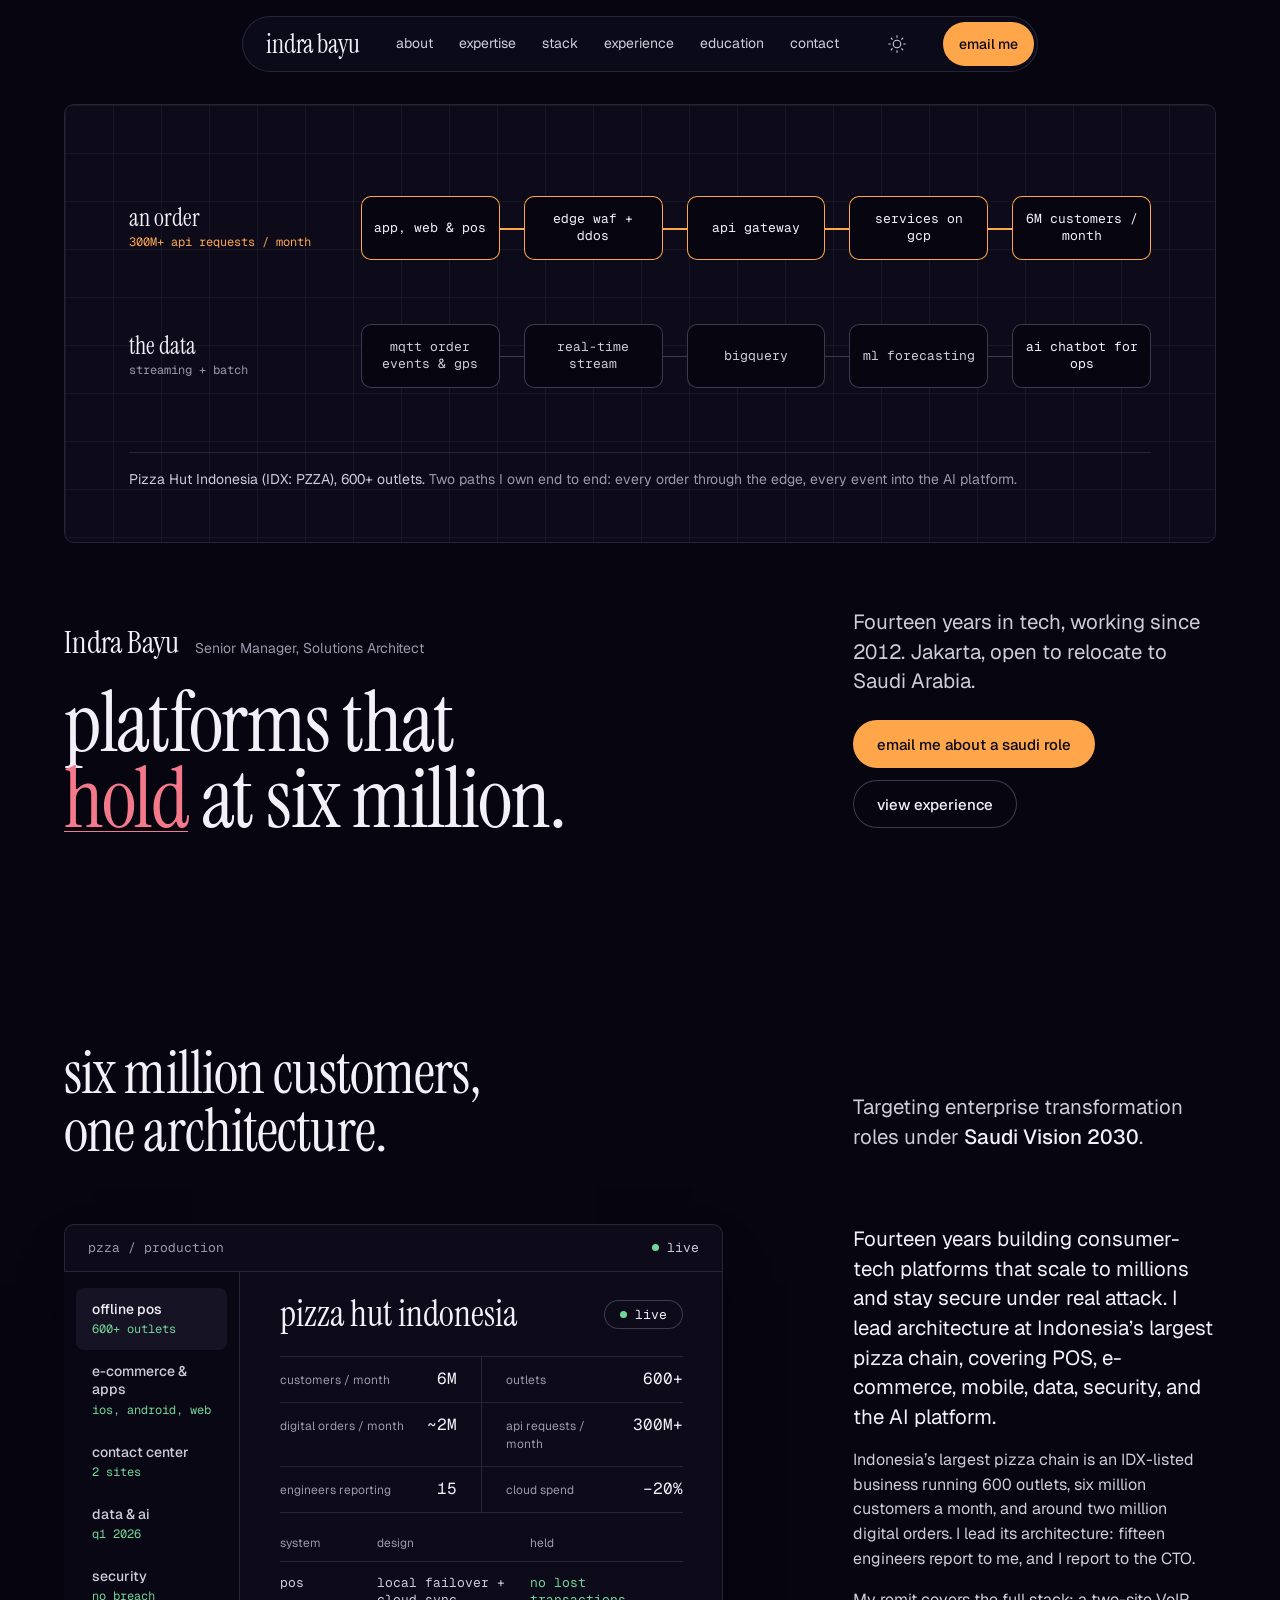
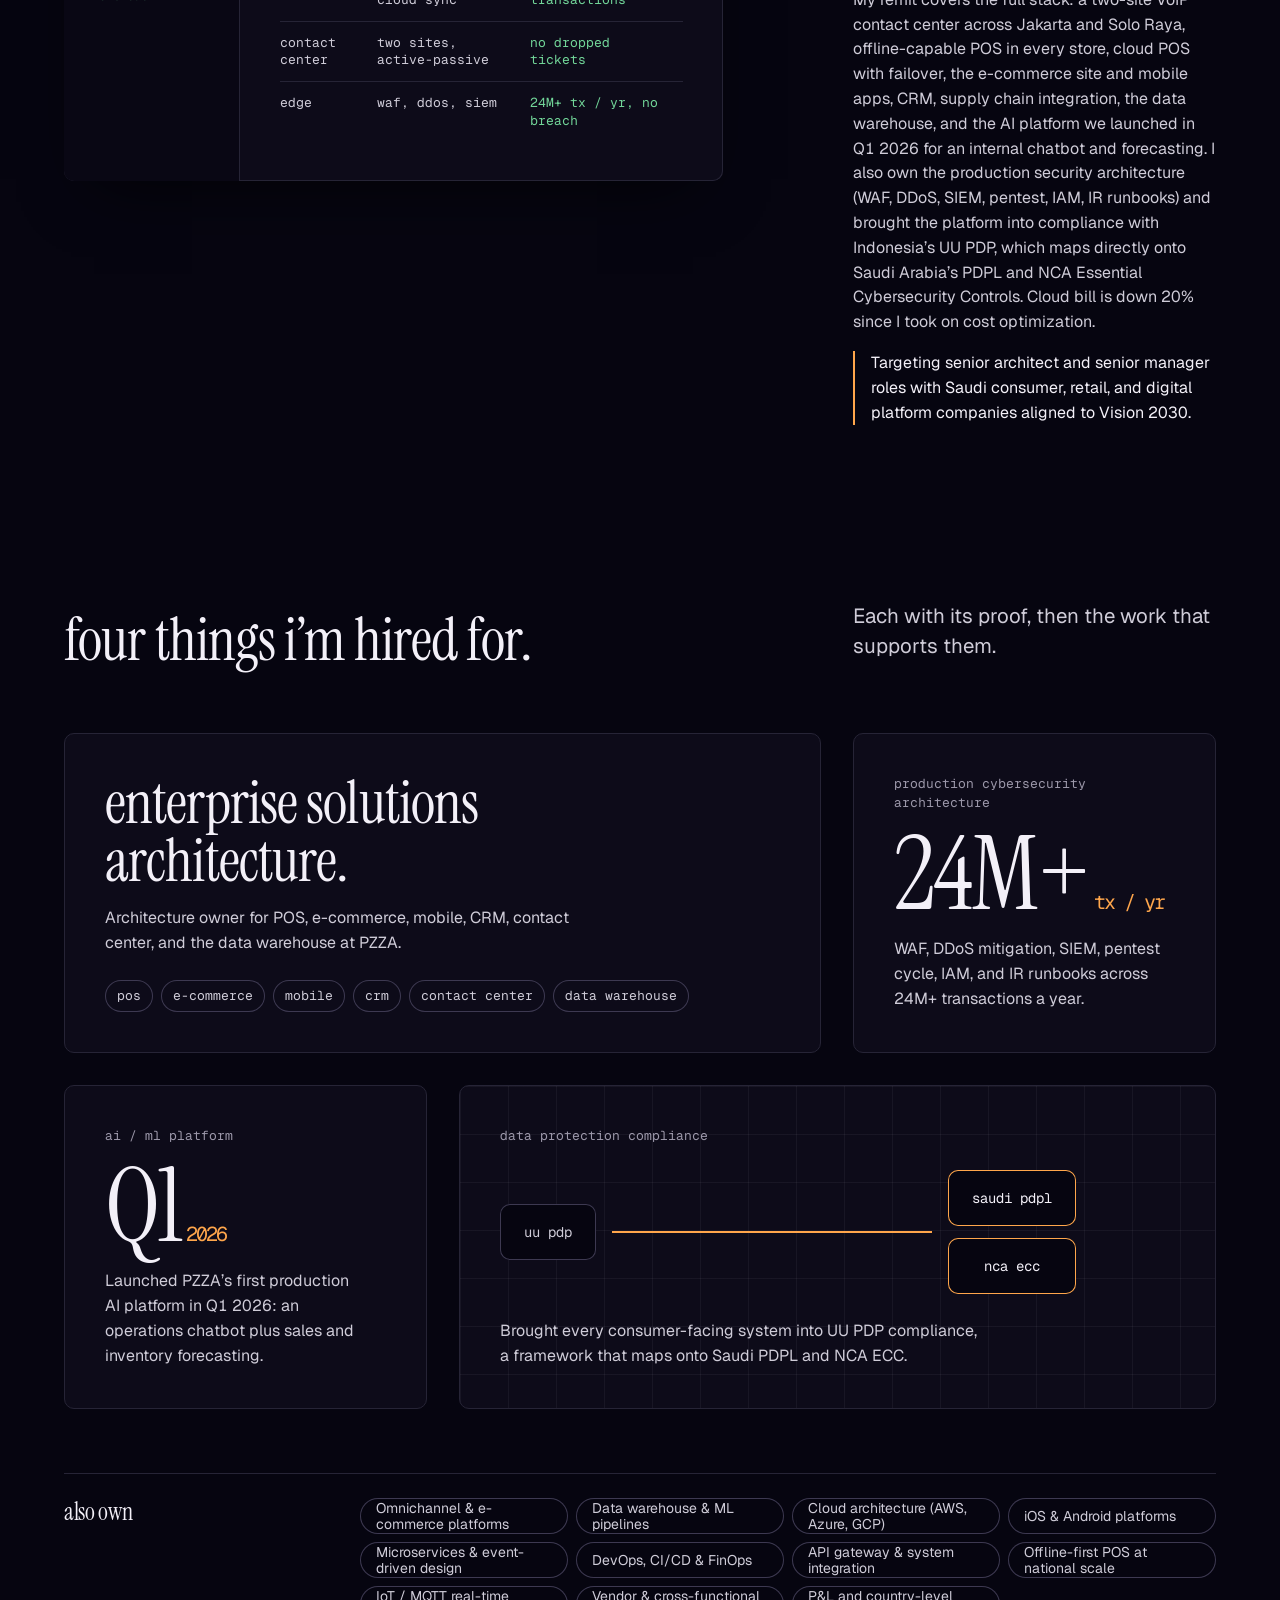
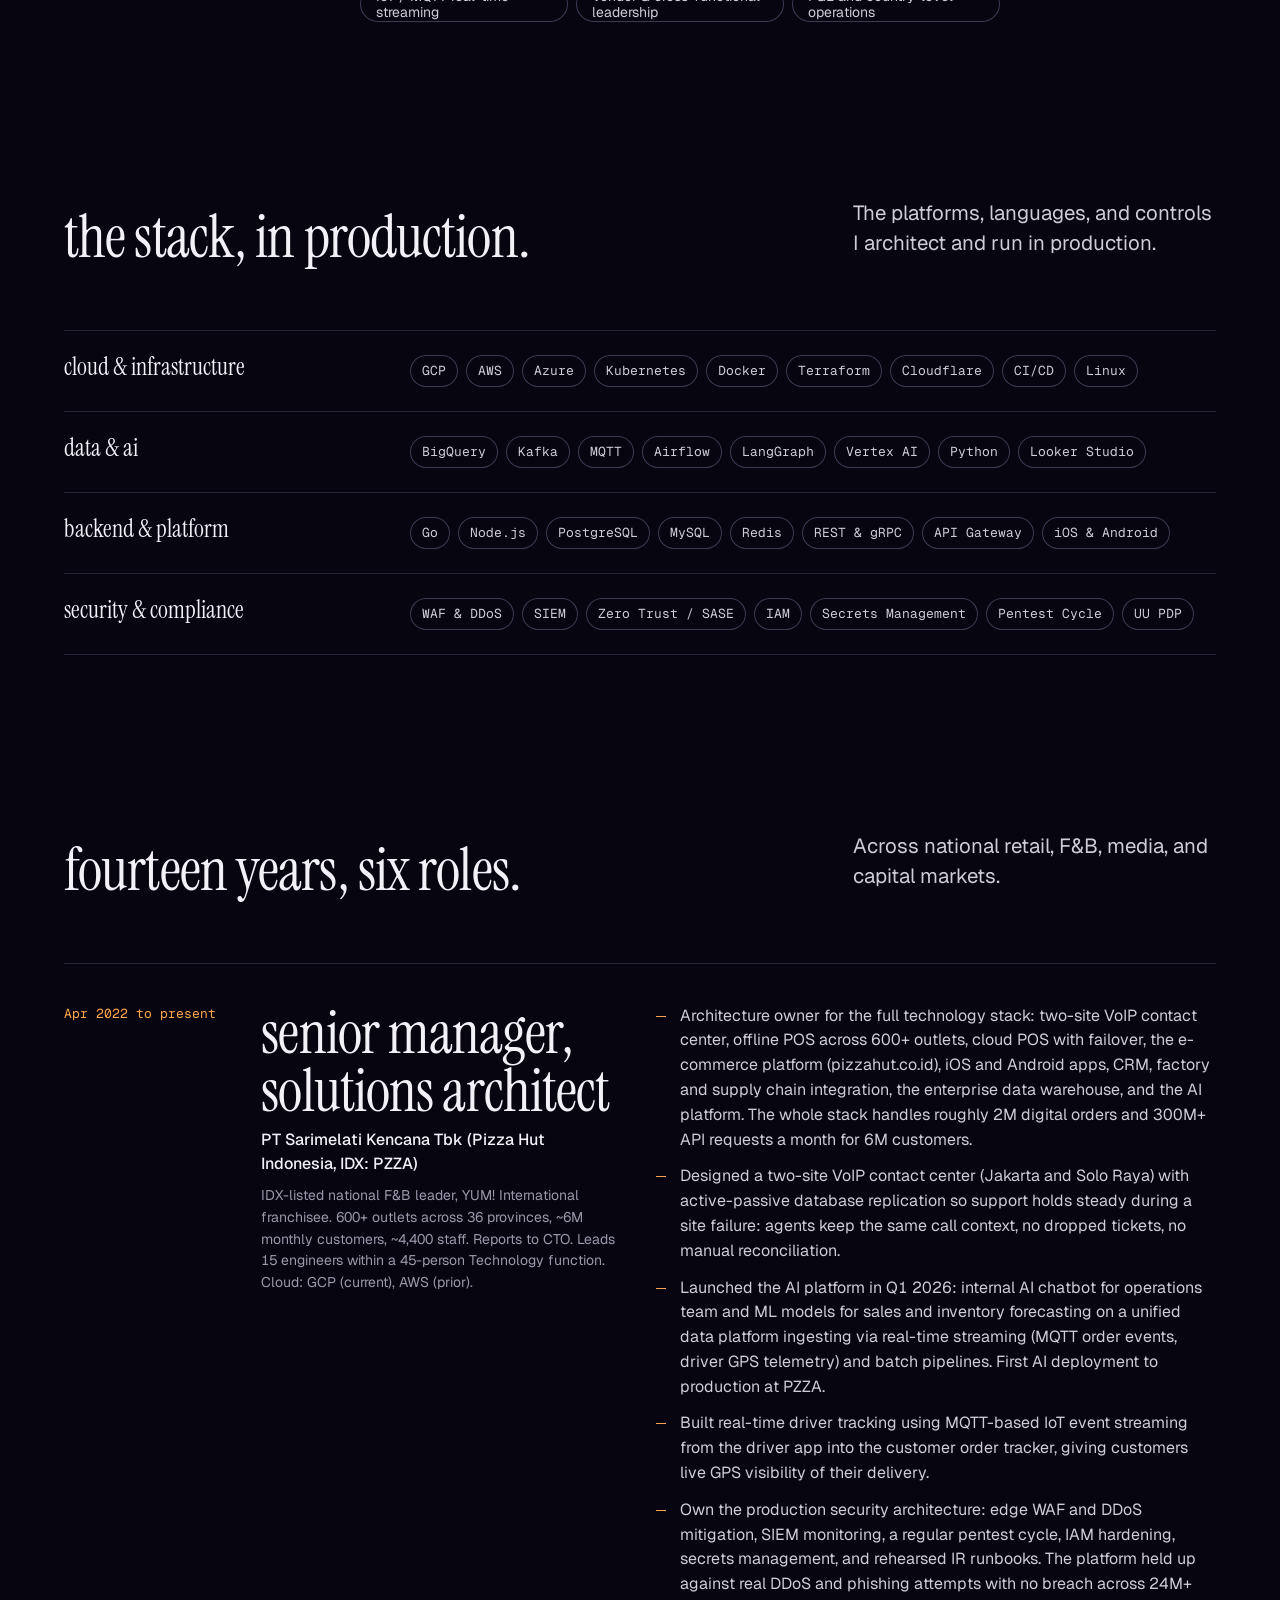
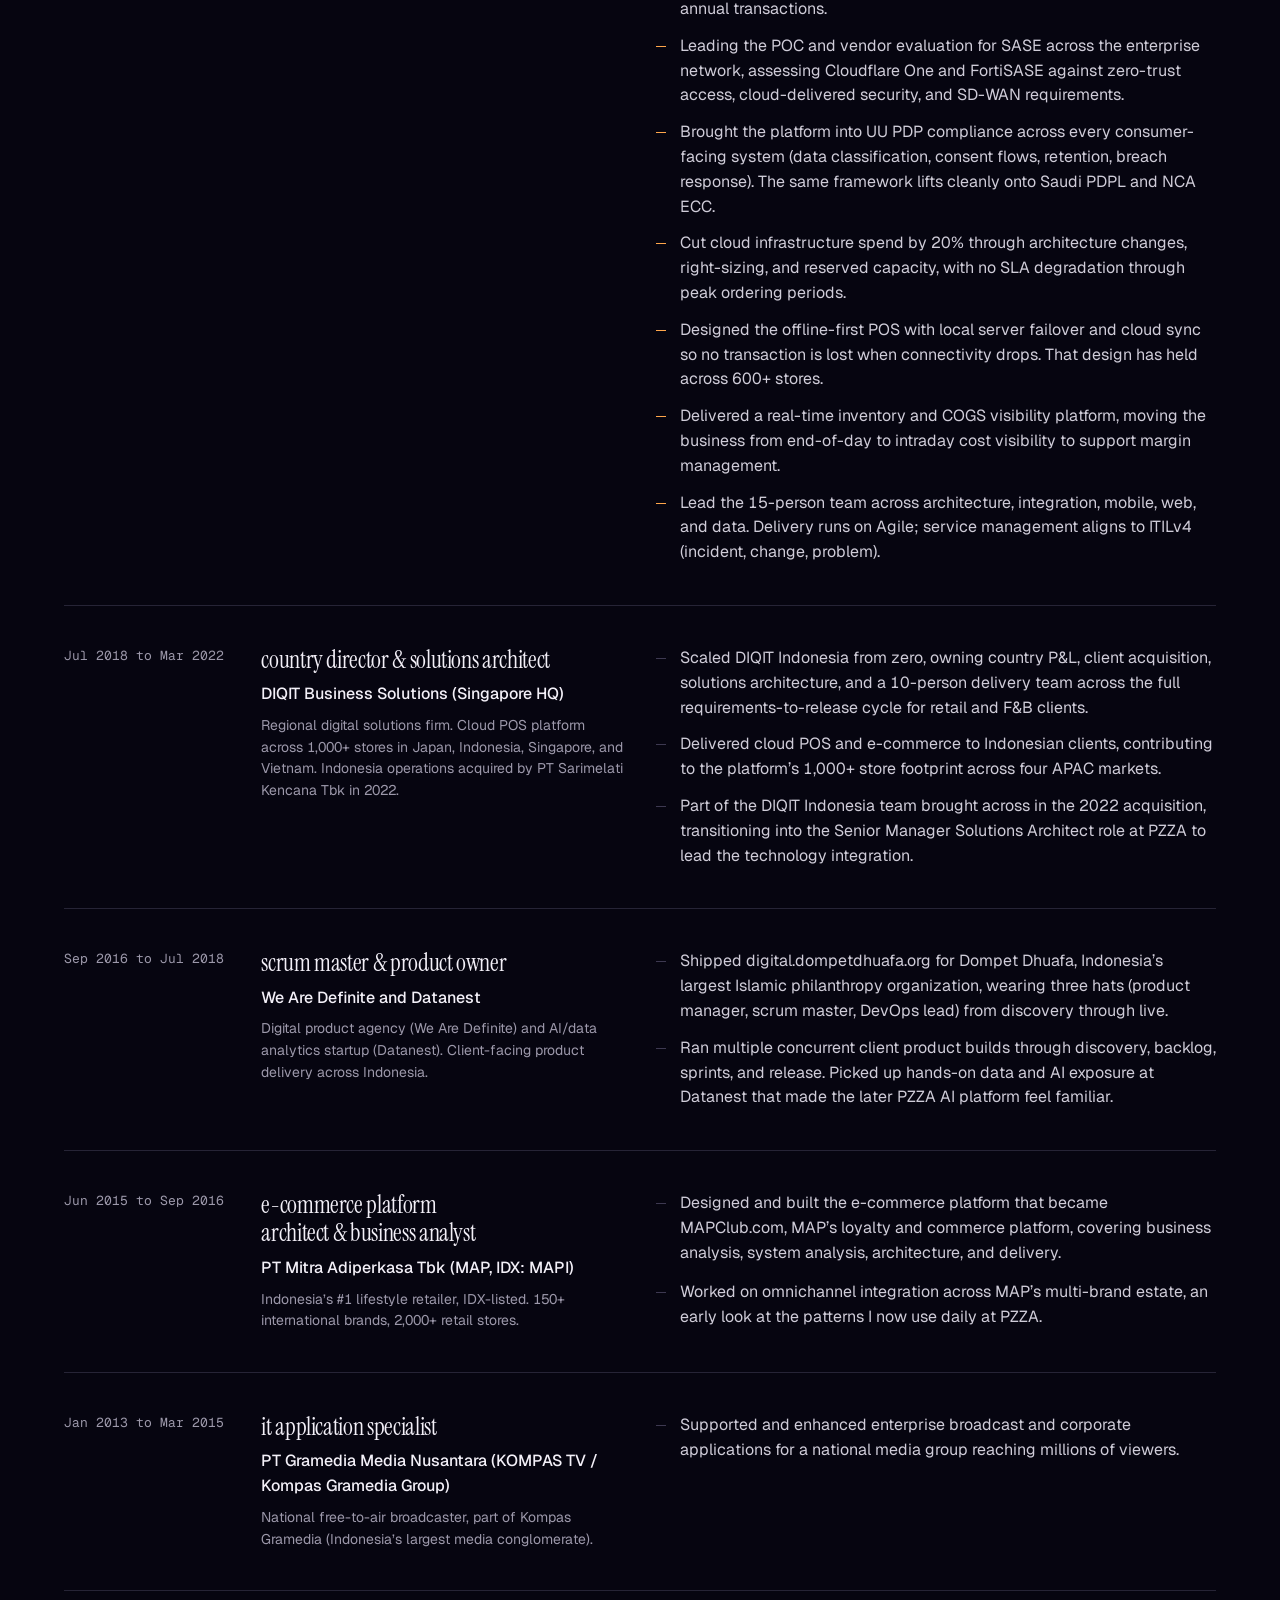
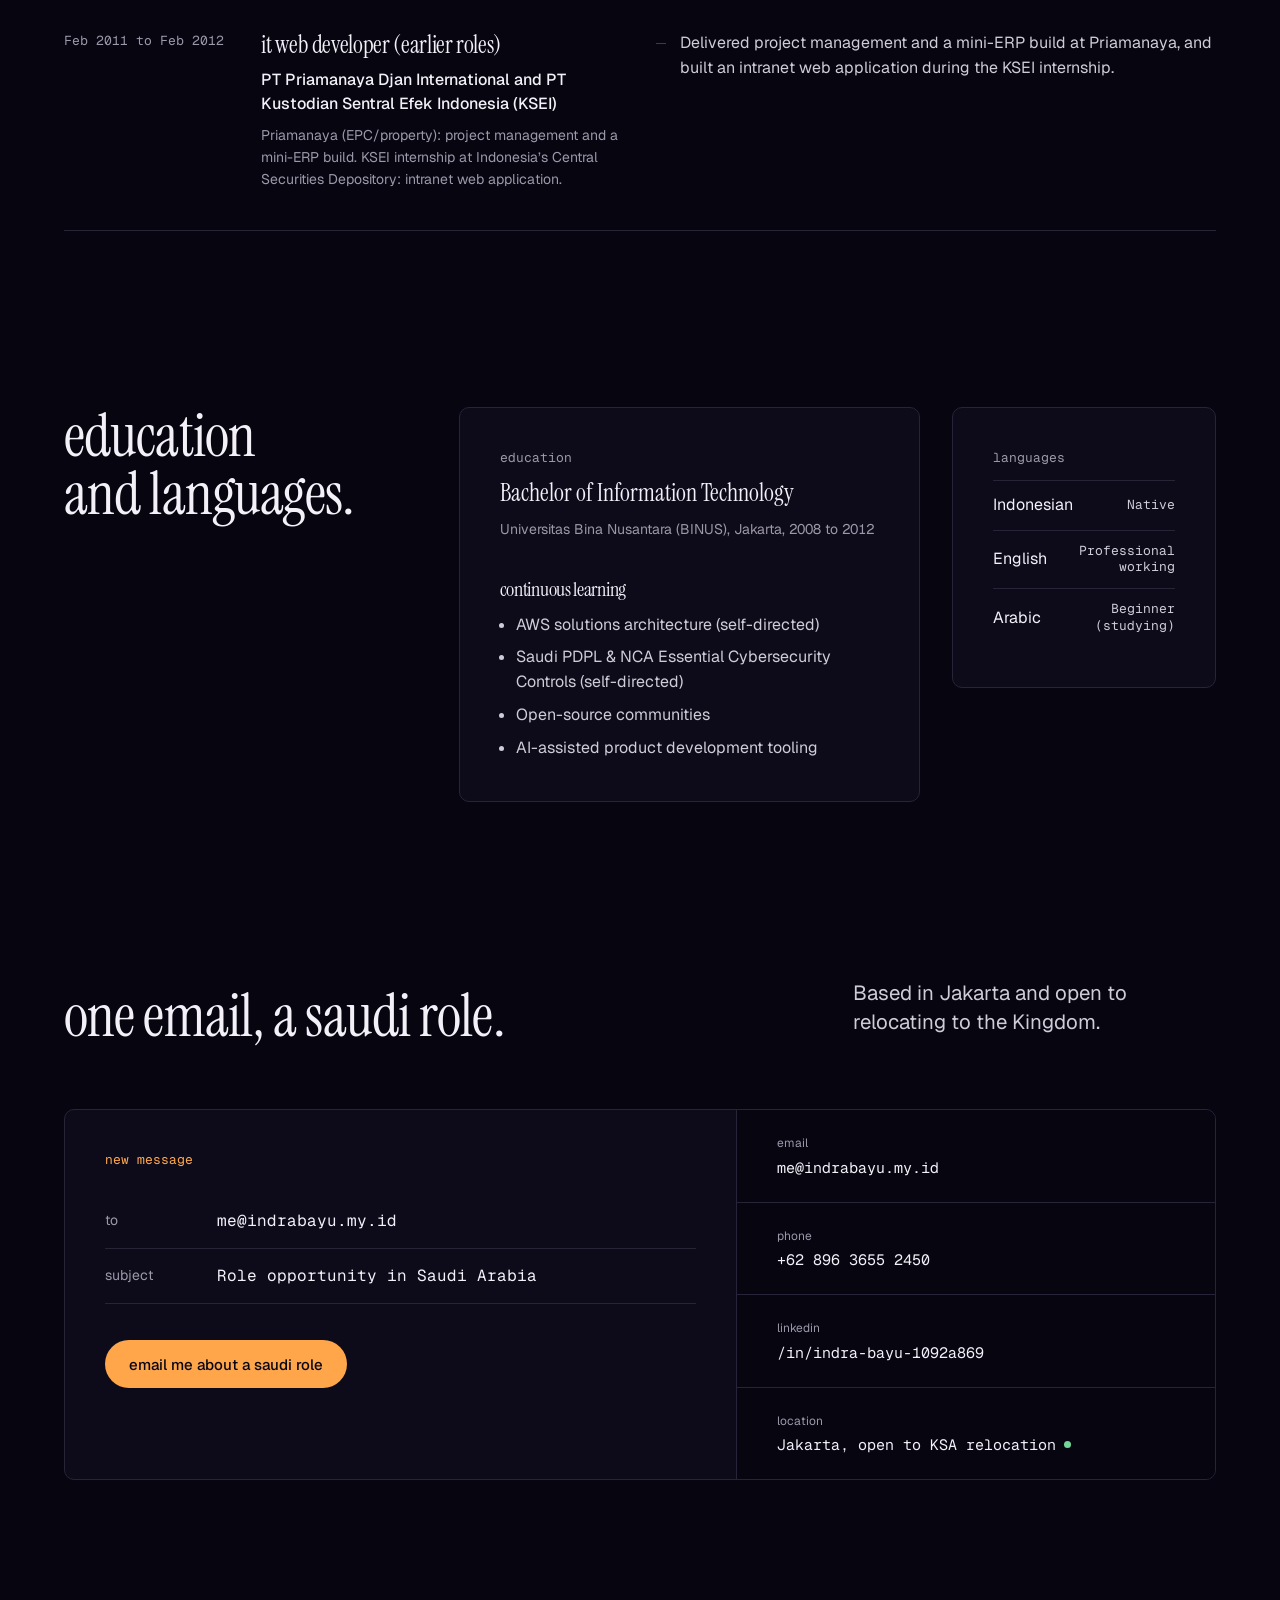
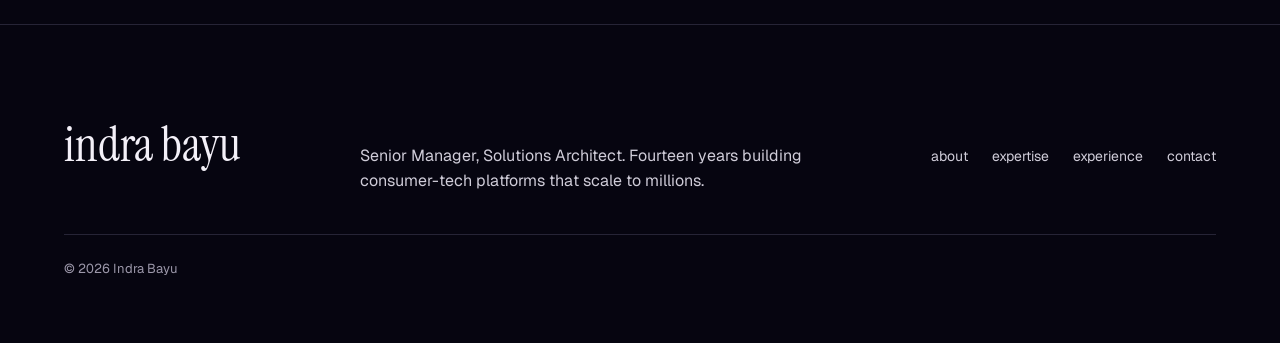
==== commit 8c841418: "feat: rebuild the resume site on the Hallmark Lumen theme The Almanac pass read too plain. Lumen: ni" ====
--- a/index.html
+++ b/index.html
@@ -11,21 +11,21 @@
   <meta property="og:type" content="profile" />
   <meta property="og:title" content="Indra Bayu | Senior Manager, Solutions Architect" />
   <meta property="og:description" content="14 years building consumer-tech platforms that scale to millions and stay secure under real attack. Targeting Saudi Vision 2030 programmes in solutions architecture, cybersecurity, and AI/ML platforms." />
-  <meta name="theme-color" content="#c9d0d8" />
+  <meta name="theme-color" content="#0d0a17" />
 
   <link rel="preconnect" href="https://fonts.googleapis.com" />
   <link rel="preconnect" href="https://fonts.gstatic.com" crossorigin />
-  <link href="https://fonts.googleapis.com/css2?family=Hanken+Grotesk:wght@500;600&family=Newsreader:ital,opsz,wght@0,6..72,400;0,6..72,500;1,6..72,400&family=IBM+Plex+Mono:wght@400;500&display=swap" rel="stylesheet" />
-  <link rel="stylesheet" href="styles.css?v=5" />
-  <link rel="icon" href="data:image/svg+xml,%3Csvg xmlns='http://www.w3.org/2000/svg' viewBox='0 0 100 100'%3E%3Crect width='100' height='100' fill='%23121a24'/%3E%3Ctext x='50' y='67' font-size='52' font-family='Arial' font-weight='bold' fill='%23e3e8ee' text-anchor='middle'%3EIB%3C/text%3E%3C/svg%3E" />
+  <link href="https://fonts.googleapis.com/css2?family=Instrument+Serif&family=Geist:wght@400;500&family=Geist+Mono:wght@400&display=swap" rel="stylesheet" />
+  <link rel="stylesheet" href="styles.css?v=6" />
+  <link rel="icon" href="data:image/svg+xml,%3Csvg xmlns='http://www.w3.org/2000/svg' viewBox='0 0 100 100'%3E%3Crect width='100' height='100' rx='22' fill='%230d0a17'/%3E%3Ctext x='50' y='68' font-size='56' font-family='Georgia,serif' fill='%23f0b25a' text-anchor='middle'%3Eib%3C/text%3E%3C/svg%3E" />
 </head>
 <body>
   <a class="skip-link" href="#main">Skip to content</a>
 
-  <header class="nav" id="nav">
-    <div class="container nav__inner">
-      <a class="nav__brand" href="#top" aria-label="Indra Bayu, back to top">Indra Bayu</a>
-      <nav class="nav__links" aria-label="Primary">
+  <header class="bar" id="nav">
+    <div class="bar__pill">
+      <a class="bar__mark" href="#top" aria-label="Indra Bayu, back to top">indra bayu</a>
+      <nav class="bar__links nav__links" aria-label="Primary">
         <a href="#about">About</a>
         <a href="#expertise">Expertise</a>
         <a href="#stack">Stack</a>
@@ -34,107 +34,173 @@
         <a href="#contact">Contact</a>
       </nav>
       <button class="theme-toggle" id="themeToggle" type="button" aria-label="Toggle color theme" title="Toggle theme">
-        <svg class="theme-toggle__sun" width="18" height="18" viewBox="0 0 24 24" fill="none" stroke="currentColor" stroke-width="2" stroke-linecap="round" stroke-linejoin="round" aria-hidden="true"><circle cx="12" cy="12" r="5"/><line x1="12" y1="1" x2="12" y2="3"/><line x1="12" y1="21" x2="12" y2="23"/><line x1="4.22" y1="4.22" x2="5.64" y2="5.64"/><line x1="18.36" y1="18.36" x2="19.78" y2="19.78"/><line x1="1" y1="12" x2="3" y2="12"/><line x1="21" y1="12" x2="23" y2="12"/><line x1="4.22" y1="19.78" x2="5.64" y2="18.36"/><line x1="18.36" y1="5.64" x2="19.78" y2="4.22"/></svg>
-        <svg class="theme-toggle__moon" width="18" height="18" viewBox="0 0 24 24" fill="none" stroke="currentColor" stroke-width="2" stroke-linecap="round" stroke-linejoin="round" aria-hidden="true"><path d="M21 12.79A9 9 0 1 1 11.21 3 7 7 0 0 0 21 12.79z"/></svg>
+        <svg class="theme-toggle__sun" width="18" height="18" viewBox="0 0 24 24" fill="none" stroke="currentColor" stroke-width="1.5" stroke-linecap="round" stroke-linejoin="round" aria-hidden="true"><circle cx="12" cy="12" r="5"/><line x1="12" y1="1" x2="12" y2="3"/><line x1="12" y1="21" x2="12" y2="23"/><line x1="4.22" y1="4.22" x2="5.64" y2="5.64"/><line x1="18.36" y1="18.36" x2="19.78" y2="19.78"/><line x1="1" y1="12" x2="3" y2="12"/><line x1="21" y1="12" x2="23" y2="12"/><line x1="4.22" y1="19.78" x2="5.64" y2="18.36"/><line x1="18.36" y1="5.64" x2="19.78" y2="4.22"/></svg>
+        <svg class="theme-toggle__moon" width="18" height="18" viewBox="0 0 24 24" fill="none" stroke="currentColor" stroke-width="1.5" stroke-linecap="round" stroke-linejoin="round" aria-hidden="true"><path d="M21 12.79A9 9 0 1 1 11.21 3 7 7 0 0 0 21 12.79z"/></svg>
       </button>
+      <a class="btn btn--primary btn--sm bar__cta" href="mailto:me@indrabayu.my.id?subject=Role%20opportunity%20in%20Saudi%20Arabia">Email me</a>
     </div>
   </header>
 
   <main id="main">
-    <!-- HERO: the name, one line, the action; the platform record set as a printed sheet -->
-    <section class="hero" id="top">
-      <div class="container hero__inner">
-        <div class="hero__text">
-          <h1 class="hero__name">Indra Bayu</h1>
-          <p class="lead hero__lead">Senior Manager, Solutions Architect. Jakarta, open to relocate to Saudi Arabia.</p>
-          <div class="hero__cta">
-            <a class="btn btn--primary" href="mailto:me@indrabayu.my.id?subject=Role%20opportunity%20in%20Saudi%20Arabia">Email me about a Saudi role</a>
-            <a class="btn btn--ghost" href="#experience">View experience</a>
-          </div>
-        </div>
-        <figure class="sheet hero__sheet">
-          <table class="record" aria-label="Key metrics">
-            <thead>
-              <tr><th scope="col">The record</th><th scope="col" class="num">Figure</th></tr>
-            </thead>
-            <tbody>
-              <tr><th scope="row">Years in tech</th><td class="num">14</td></tr>
-              <tr><th scope="row">Monthly customers</th><td class="num">6M</td></tr>
-              <tr class="is-marked"><th scope="row">Outlets on the POS I designed</th><td class="num">600+</td></tr>
-              <tr><th scope="row">API requests / month</th><td class="num">300M+</td></tr>
-            </tbody>
-          </table>
-          <figcaption>Working since 2012. The platform figures are Pizza Hut Indonesia (IDX: PZZA).</figcaption>
+    <!-- HERO: the two paths I own drawn as the field, the head resting at its foot -->
+    <section class="hero" id="top" aria-labelledby="hero-title">
+      <div class="container hero__in">
+        <figure class="diagram well blueprint" aria-label="Diagram of the two platform paths I architect at Pizza Hut Indonesia: customer orders through the edge, and operational events into the AI platform">
+          <div class="track track--order">
+            <p class="track__name">an order <span class="track__rate">300M+ api requests / month</span></p>
+            <ol class="track__nodes">
+              <li>app, web &amp; pos</li>
+              <li>edge waf + ddos</li>
+              <li>api gateway</li>
+              <li>services on gcp</li>
+              <li class="track__end">6M customers / month</li>
+            </ol>
+          </div>
+          <div class="track track--data">
+            <p class="track__name">the data <span class="track__rate">streaming + batch</span></p>
+            <ol class="track__nodes">
+              <li>mqtt order events &amp; gps</li>
+              <li>real-time stream</li>
+              <li>bigquery</li>
+              <li>ml forecasting</li>
+              <li class="track__end">ai chatbot for ops</li>
+            </ol>
+          </div>
+          <figcaption><span>Pizza Hut Indonesia (IDX: PZZA), 600+ outlets.</span> Two paths I own end to end: every order through the edge, every event into the AI&nbsp;platform.</figcaption>
         </figure>
-      </div>
-    </section>
-
-    <!-- ABOUT / SUMMARY -->
-    <section class="section qa" id="about">
-      <div class="container qa__grid">
-        <header class="qa__head">
-          <h2>What do you run today?</h2>
-          <p class="qa__note">Targeting enterprise transformation roles under <b>Saudi Vision 2030</b>.</p>
+
+        <div class="hero__foot">
+          <div class="hero__head">
+            <p class="hero__who"><span class="hero__name">Indra Bayu</span> Senior Manager, Solutions Architect</p>
+            <h1 id="hero-title">platforms that <span class="nb"><span class="verb">hold</span></span> at six&nbsp;million.</h1>
+          </div>
+          <div class="hero__side">
+            <p class="lead">Fourteen years in tech, working since 2012. Jakarta, open to relocate to Saudi&nbsp;Arabia.</p>
+            <div class="actions">
+              <a class="btn btn--primary" href="mailto:me@indrabayu.my.id?subject=Role%20opportunity%20in%20Saudi%20Arabia">Email me about a Saudi role</a>
+              <a class="btn btn--secondary" href="#experience">View experience</a>
+            </div>
+          </div>
+        </div>
+      </div>
+    </section>
+
+    <!-- ABOUT: the platform as a console, beside the summary -->
+    <section class="section" id="about" aria-labelledby="about-title">
+      <div class="container">
+        <header class="head">
+          <h2 id="about-title">six million customers, one&nbsp;architecture.</h2>
+          <p class="lead">Targeting enterprise transformation roles under <b>Saudi Vision 2030</b>.</p>
         </header>
-        <div class="prose">
-          <p class="prose__open">
-            Fourteen years building consumer-tech platforms that scale to millions and stay
-            secure under real attack. I lead architecture at Indonesia’s largest pizza
-            chain, covering POS, e-commerce, mobile, data, security, and the AI platform.
-          </p>
-          <p>
-            Indonesia’s largest pizza chain is an IDX-listed business running 600
-            outlets, six million customers a month, and around two million digital
-            orders. I lead its architecture: fifteen engineers report to me, and I
-            report to the CTO.
-          </p>
-          <p>
-            My remit covers the full stack: a two-site VoIP contact center across Jakarta
-            and Solo Raya, offline-capable POS in every store, cloud POS with failover,
-            the e-commerce site and mobile apps, CRM, supply chain integration, the data
-            warehouse, and the AI platform we launched in Q1 2026 for an internal chatbot and
-            forecasting. I also own the production security architecture (WAF, DDoS,
-            SIEM, pentest, IAM, IR runbooks) and brought the platform into compliance
-            with Indonesia’s UU PDP, which maps directly onto Saudi Arabia’s PDPL and NCA
-            Essential Cybersecurity Controls. Cloud bill is down 20% since I took on cost
-            optimization.
-          </p>
-          <p class="prose__highlight">
-            Targeting senior architect and senior manager roles with Saudi consumer,
-            retail, and digital platform companies aligned to Vision 2030.
-          </p>
-        </div>
-      </div>
-    </section>
-
-    <!-- EXPERTISE / CORE COMPETENCIES -->
-    <section class="section section--well" id="expertise">
+        <div class="about__grid">
+          <div class="console" aria-label="The Pizza Hut Indonesia platform I lead, as a console readout">
+            <div class="console__bar">
+              <span class="readout">pzza / production</span>
+              <span class="console__live"><span class="live-dot" aria-hidden="true"></span>live</span>
+            </div>
+            <div class="console__body">
+              <ul class="console__list" aria-label="Systems I own">
+                <li class="is-on"><b>offline pos</b><span class="readout">600+ outlets</span></li>
+                <li><b>e-commerce &amp; apps</b><span class="readout">ios, android, web</span></li>
+                <li><b>contact center</b><span class="readout">2 sites</span></li>
+                <li><b>data &amp; ai</b><span class="readout">q1 2026</span></li>
+                <li><b>security</b><span class="readout">no breach</span></li>
+              </ul>
+              <div class="console__main">
+                <div class="console__head">
+                  <p class="console__name">pizza hut indonesia</p>
+                  <span class="state"><span class="live-dot" aria-hidden="true"></span>live</span>
+                </div>
+                <dl class="readouts">
+                  <div><dt>customers / month</dt><dd>6M</dd></div>
+                  <div><dt>outlets</dt><dd>600+</dd></div>
+                  <div><dt>digital orders / month</dt><dd>~2M</dd></div>
+                  <div><dt>api requests / month</dt><dd class="is-brass">300M+</dd></div>
+                  <div><dt>engineers reporting</dt><dd>15</dd></div>
+                  <div><dt>cloud spend</dt><dd>−20%</dd></div>
+                </dl>
+                <table class="log">
+                  <caption class="visually-hidden">What held up in production</caption>
+                  <thead><tr><th scope="col">system</th><th scope="col">design</th><th scope="col">held</th></tr></thead>
+                  <tbody>
+                    <tr><td>pos</td><td>local failover + cloud sync</td><td>no lost transactions</td></tr>
+                    <tr><td>contact center</td><td>two sites, active-passive</td><td>no dropped tickets</td></tr>
+                    <tr><td>edge</td><td>waf, ddos, siem</td><td>24M+ tx / yr, no breach</td></tr>
+                  </tbody>
+                </table>
+              </div>
+            </div>
+          </div>
+          <div class="prose">
+            <p class="prose__open">
+              Fourteen years building consumer-tech platforms that scale to millions and stay
+              secure under real attack. I lead architecture at Indonesia’s largest pizza
+              chain, covering POS, e-commerce, mobile, data, security, and the AI platform.
+            </p>
+            <p>
+              Indonesia’s largest pizza chain is an IDX-listed business running 600
+              outlets, six million customers a month, and around two million digital
+              orders. I lead its architecture: fifteen engineers report to me, and I
+              report to the CTO.
+            </p>
+            <p>
+              My remit covers the full stack: a two-site VoIP contact center across Jakarta
+              and Solo Raya, offline-capable POS in every store, cloud POS with failover,
+              the e-commerce site and mobile apps, CRM, supply chain integration, the data
+              warehouse, and the AI platform we launched in Q1 2026 for an internal chatbot and
+              forecasting. I also own the production security architecture (WAF, DDoS,
+              SIEM, pentest, IAM, IR runbooks) and brought the platform into compliance
+              with Indonesia’s UU PDP, which maps directly onto Saudi Arabia’s PDPL and NCA
+              Essential Cybersecurity Controls. Cloud bill is down 20% since I took on cost
+              optimization.
+            </p>
+            <p class="prose__highlight">
+              Targeting senior architect and senior manager roles with Saudi consumer,
+              retail, and digital platform companies aligned to Vision 2030.
+            </p>
+          </div>
+        </div>
+      </div>
+    </section>
+
+    <!-- EXPERTISE: a bento, each area with its proof -->
+    <section class="section section--l" id="expertise" aria-labelledby="expertise-title">
       <div class="container">
-        <header class="split-head">
-          <h2>What are you hired for?</h2>
-          <p class="lead">The four areas I am hired for, then the work that supports them.</p>
+        <header class="head">
+          <h2 id="expertise-title">four things I’m hired&nbsp;for.</h2>
+          <p class="lead">Each with its proof, then the work that supports&nbsp;them.</p>
         </header>
-        <ol class="skills" id="skillsGrid">
-          <li class="skill">
-            <h3 class="skill__title">Enterprise solutions architecture</h3>
-            <p class="skill__proof">Architecture owner for POS, e-commerce, mobile, CRM, contact center, and the data warehouse at PZZA.</p>
-          </li>
-          <li class="skill">
-            <h3 class="skill__title">Production cybersecurity architecture</h3>
-            <p class="skill__proof">WAF, DDoS mitigation, SIEM, pentest cycle, IAM, and IR runbooks across 24M+ transactions a year.</p>
-          </li>
-          <li class="skill">
-            <h3 class="skill__title">AI / ML platform</h3>
-            <p class="skill__proof">Launched PZZA’s first production AI platform in Q1 2026: an operations chatbot plus sales and inventory forecasting.</p>
-          </li>
-          <li class="skill">
-            <h3 class="skill__title">Data protection compliance</h3>
-            <p class="skill__proof">Brought every consumer-facing system into UU PDP compliance, a framework that maps onto Saudi PDPL and NCA ECC.</p>
-          </li>
-        </ol>
-        <div class="skills-more">
-          <h3 class="skills-more__label">Also own</h3>
-          <ul class="skills-more__list" id="skillsMore">
+        <div class="bento" id="skillsGrid">
+          <article class="tile tile--wide well">
+            <h3 class="tile__title">enterprise solutions architecture.</h3>
+            <p class="tile__line">Architecture owner for POS, e-commerce, mobile, CRM, contact center, and the data warehouse at PZZA.</p>
+            <ul class="tags" aria-label="Systems">
+              <li>pos</li><li>e-commerce</li><li>mobile</li><li>crm</li><li>contact center</li><li>data warehouse</li>
+            </ul>
+          </article>
+          <article class="tile tile--fig well">
+            <p class="tile__label readout">production cybersecurity architecture</p>
+            <p class="tile__fig">24M+<span class="tile__unit">tx / yr</span></p>
+            <p class="tile__line">WAF, DDoS mitigation, SIEM, pentest cycle, IAM, and IR runbooks across 24M+ transactions a year.</p>
+          </article>
+          <article class="tile tile--fig well">
+            <p class="tile__label readout">ai / ml platform</p>
+            <p class="tile__fig">Q1<span class="tile__unit">2026</span></p>
+            <p class="tile__line">Launched PZZA’s first production AI platform in Q1 2026: an operations chatbot plus sales and inventory forecasting.</p>
+          </article>
+          <article class="tile tile--wide tile--map well blueprint">
+            <p class="tile__label readout">data protection compliance</p>
+            <div class="map" aria-hidden="true">
+              <span class="map__node map__node--from">uu pdp</span>
+              <span class="map__line"></span>
+              <span class="map__to"><span class="map__node">saudi pdpl</span><span class="map__node">nca ecc</span></span>
+            </div>
+            <p class="tile__line">Brought every consumer-facing system into UU PDP compliance, a framework that maps onto Saudi PDPL and NCA ECC.</p>
+          </article>
+        </div>
+        <div class="also">
+          <h3 class="also__label">also own</h3>
+          <ul class="tags tags--loose" id="skillsMore">
             <li>Omnichannel &amp; e-commerce platforms</li>
             <li>Data warehouse &amp; ML pipelines</li>
             <li>Cloud architecture (AWS, Azure, GCP)</li>
@@ -151,52 +217,48 @@
       </div>
     </section>
 
-    <!-- TECH STACK -->
-    <section class="section section--gap-l" id="stack">
+    <!-- TECH STACK: rate-card rows -->
+    <section class="section section--l" id="stack" aria-labelledby="stack-title">
       <div class="container">
-        <header class="split-head">
-          <h2>What carries 300M requests a month?</h2>
+        <header class="head">
+          <h2 id="stack-title">the stack, in&nbsp;production.</h2>
           <p class="lead">The platforms, languages, and controls I architect and run in production.</p>
         </header>
-        <div class="sheet">
-          <table class="stack" id="techStack">
-            <thead>
-              <tr><th scope="col">Area</th><th scope="col">In production</th></tr>
-            </thead>
-            <tbody>
-              <tr>
-                <th scope="row">Cloud &amp; Infrastructure</th>
-                <td><ul class="stack__items"><li>GCP</li><li>AWS</li><li>Azure</li><li>Kubernetes</li><li>Docker</li><li>Terraform</li><li>Cloudflare</li><li>CI/CD</li><li>Linux</li></ul></td>
-              </tr>
-              <tr>
-                <th scope="row">Data &amp; AI</th>
-                <td><ul class="stack__items"><li>BigQuery</li><li>Kafka</li><li>MQTT</li><li>Airflow</li><li>LangGraph</li><li>Vertex AI</li><li>Python</li><li>Looker Studio</li></ul></td>
-              </tr>
-              <tr>
-                <th scope="row">Backend &amp; Platform</th>
-                <td><ul class="stack__items"><li>Go</li><li>Node.js</li><li>PostgreSQL</li><li>MySQL</li><li>Redis</li><li>REST &amp; gRPC</li><li>API Gateway</li><li>iOS &amp; Android</li></ul></td>
-              </tr>
-              <tr>
-                <th scope="row">Security &amp; Compliance</th>
-                <td><ul class="stack__items"><li>WAF &amp; DDoS</li><li>SIEM</li><li>Zero Trust / SASE</li><li>IAM</li><li>Secrets Management</li><li>Pentest Cycle</li><li>UU PDP</li></ul></td>
-              </tr>
-            </tbody>
-          </table>
-        </div>
-      </div>
-    </section>
-
-    <!-- EXPERIENCE -->
-    <section class="section section--rule" id="experience">
+        <table class="stack" id="techStack">
+          <caption class="visually-hidden">Technologies in production, by area</caption>
+          <tbody>
+            <tr>
+              <th scope="row">cloud &amp; infrastructure</th>
+              <td><ul class="tags"><li>GCP</li><li>AWS</li><li>Azure</li><li>Kubernetes</li><li>Docker</li><li>Terraform</li><li>Cloudflare</li><li>CI/CD</li><li>Linux</li></ul></td>
+            </tr>
+            <tr>
+              <th scope="row">data &amp; ai</th>
+              <td><ul class="tags"><li>BigQuery</li><li>Kafka</li><li>MQTT</li><li>Airflow</li><li>LangGraph</li><li>Vertex AI</li><li>Python</li><li>Looker Studio</li></ul></td>
+            </tr>
+            <tr>
+              <th scope="row">backend &amp; platform</th>
+              <td><ul class="tags"><li>Go</li><li>Node.js</li><li>PostgreSQL</li><li>MySQL</li><li>Redis</li><li>REST &amp; gRPC</li><li>API Gateway</li><li>iOS &amp; Android</li></ul></td>
+            </tr>
+            <tr>
+              <th scope="row">security &amp; compliance</th>
+              <td><ul class="tags"><li>WAF &amp; DDoS</li><li>SIEM</li><li>Zero Trust / SASE</li><li>IAM</li><li>Secrets Management</li><li>Pentest Cycle</li><li>UU PDP</li></ul></td>
+            </tr>
+          </tbody>
+        </table>
+      </div>
+    </section>
+
+    <!-- EXPERIENCE: one hairline row per role -->
+    <section class="section section--l" id="experience" aria-labelledby="experience-title">
       <div class="container">
-        <header class="split-head">
-          <h2>Where have you done it?</h2>
-          <p class="lead">Six roles across national retail, F&amp;B, media, and capital markets.</p>
+        <header class="head">
+          <h2 id="experience-title">fourteen years, six&nbsp;roles.</h2>
+          <p class="lead">Across national retail, F&amp;B, media, and capital markets.</p>
         </header>
         <div class="timeline" id="timeline">
           <article class="job job--lead">
-            <div class="job__meta">
-              <p class="job__period">Apr 2022 to present</p>
+            <p class="job__period readout">Apr 2022 to present</p>
+            <div class="job__meta">
               <h3 class="job__role">Senior Manager, Solutions Architect</h3>
               <p class="job__org">PT Sarimelati Kencana Tbk (Pizza Hut Indonesia, IDX: PZZA)</p>
               <p class="job__context">IDX-listed national F&amp;B leader, YUM! International franchisee. 600+ outlets across 36 provinces, ~6M monthly customers, ~4,400 staff. Reports to CTO. Leads 15 engineers within a 45-person Technology function. Cloud: GCP (current), AWS (prior).</p>
@@ -217,8 +279,8 @@
           </article>
 
           <article class="job">
-            <div class="job__meta">
-              <p class="job__period">Jul 2018 to Mar 2022</p>
+            <p class="job__period readout">Jul 2018 to Mar 2022</p>
+            <div class="job__meta">
               <h3 class="job__role">Country Director &amp; Solutions Architect</h3>
               <p class="job__org">DIQIT Business Solutions (Singapore HQ)</p>
               <p class="job__context">Regional digital solutions firm. Cloud POS platform across 1,000+ stores in Japan, Indonesia, Singapore, and Vietnam. Indonesia operations acquired by PT Sarimelati Kencana Tbk in 2022.</p>
@@ -231,8 +293,8 @@
           </article>
 
           <article class="job">
-            <div class="job__meta">
-              <p class="job__period">Sep 2016 to Jul 2018</p>
+            <p class="job__period readout">Sep 2016 to Jul 2018</p>
+            <div class="job__meta">
               <h3 class="job__role">Scrum Master &amp; Product Owner</h3>
               <p class="job__org">We Are Definite and Datanest</p>
               <p class="job__context">Digital product agency (We Are Definite) and AI/data analytics startup (Datanest). Client-facing product delivery across Indonesia.</p>
@@ -244,8 +306,8 @@
           </article>
 
           <article class="job">
-            <div class="job__meta">
-              <p class="job__period">Jun 2015 to Sep 2016</p>
+            <p class="job__period readout">Jun 2015 to Sep 2016</p>
+            <div class="job__meta">
               <h3 class="job__role">E-Commerce Platform Architect &amp; Business Analyst</h3>
               <p class="job__org">PT Mitra Adiperkasa Tbk (MAP, IDX: MAPI)</p>
               <p class="job__context">Indonesia’s #1 lifestyle retailer, IDX-listed. 150+ international brands, 2,000+ retail stores.</p>
@@ -257,8 +319,8 @@
           </article>
 
           <article class="job">
-            <div class="job__meta">
-              <p class="job__period">Jan 2013 to Mar 2015</p>
+            <p class="job__period readout">Jan 2013 to Mar 2015</p>
+            <div class="job__meta">
               <h3 class="job__role">IT Application Specialist</h3>
               <p class="job__org">PT Gramedia Media Nusantara (KOMPAS TV / Kompas Gramedia Group)</p>
               <p class="job__context">National free-to-air broadcaster, part of Kompas Gramedia (Indonesia’s largest media conglomerate).</p>
@@ -269,8 +331,8 @@
           </article>
 
           <article class="job">
-            <div class="job__meta">
-              <p class="job__period">Feb 2011 to Feb 2012</p>
+            <p class="job__period readout">Feb 2011 to Feb 2012</p>
+            <div class="job__meta">
               <h3 class="job__role">IT Web Developer (earlier roles)</h3>
               <p class="job__org">PT Priamanaya Djan International and PT Kustodian Sentral Efek Indonesia (KSEI)</p>
               <p class="job__context">Priamanaya (EPC/property): project management and a mini-ERP build. KSEI internship at Indonesia’s Central Securities Depository: intranet web application.</p>
@@ -284,14 +346,14 @@
     </section>
 
     <!-- EDUCATION & LANGUAGES -->
-    <section class="section section--well" id="education">
+    <section class="section section--l" id="education" aria-labelledby="education-title">
       <div class="container edu">
-        <h2 class="edu__head">Where did you study?</h2>
-        <div class="edu__col">
-          <h3 class="edu__title">Education</h3>
+        <h2 id="education-title" class="edu__head">education and&nbsp;languages.</h2>
+        <div class="edu__col well">
+          <p class="tile__label readout">education</p>
           <p class="edu__lead">Bachelor of Information Technology</p>
           <p class="edu__meta">Universitas Bina Nusantara (BINUS), Jakarta, 2008 to 2012</p>
-          <h3 class="edu__title edu__title--mt">Continuous learning</h3>
+          <h3 class="edu__title">continuous learning</h3>
           <ul class="edu__list">
             <li>AWS solutions architecture (self-directed)</li>
             <li>Saudi PDPL &amp; NCA Essential Cybersecurity Controls (self-directed)</li>
@@ -299,9 +361,10 @@
             <li>AI-assisted product development tooling</li>
           </ul>
         </div>
-        <div class="edu__col">
-          <h3 class="edu__title">Languages</h3>
+        <div class="edu__col well">
+          <p class="tile__label readout">languages</p>
           <table class="lang">
+            <caption class="visually-hidden">Languages</caption>
             <tbody>
               <tr><th scope="row">Indonesian</th><td>Native</td></tr>
               <tr><th scope="row">English</th><td>Professional working</td></tr>
@@ -312,44 +375,56 @@
       </div>
     </section>
 
-    <!-- CONTACT: the close is the job, a plain contact -->
-    <section class="section section--gap-l" id="contact">
-      <div class="container contact">
-        <div class="contact__lead">
-          <h2>How do we reach you in Jakarta?</h2>
-          <p class="contact__cta">
-            <a class="btn btn--primary" href="mailto:me@indrabayu.my.id?subject=Role%20opportunity%20in%20Saudi%20Arabia">Email me about a Saudi role</a>
-          </p>
-        </div>
-        <dl class="contact__grid">
-          <div class="contact__item">
-            <dt class="contact__label">Email</dt>
-            <dd class="contact__value"><a href="mailto:me@indrabayu.my.id">me@indrabayu.my.id</a></dd>
-          </div>
-          <div class="contact__item">
-            <dt class="contact__label">Phone</dt>
-            <dd class="contact__value"><a href="tel:+6289636552450">+62&nbsp;896&nbsp;3655&nbsp;2450</a></dd>
-          </div>
-          <div class="contact__item">
-            <dt class="contact__label">LinkedIn</dt>
-            <dd class="contact__value"><a href="https://www.linkedin.com/in/indra-bayu-1092a869/" target="_blank" rel="noopener">/in/indra-bayu-1092a869</a></dd>
-          </div>
-          <div class="contact__item">
-            <dt class="contact__label">Location</dt>
-            <dd class="contact__value">Jakarta, open to KSA relocation</dd>
-          </div>
-        </dl>
+    <!-- CONTACT: the close, a message well beside the readouts -->
+    <section class="section section--l section--close" id="contact" aria-labelledby="contact-title">
+      <div class="container">
+        <header class="head">
+          <h2 id="contact-title">one email, a Saudi&nbsp;role.</h2>
+          <p class="lead">Based in Jakarta and open to relocating to the Kingdom.</p>
+        </header>
+        <div class="message well">
+          <div class="message__draft">
+            <p class="message__label readout">new message</p>
+            <dl class="message__fields">
+              <div><dt>to</dt><dd>me@indrabayu.my.id</dd></div>
+              <div><dt>subject</dt><dd>Role opportunity in Saudi Arabia</dd></div>
+            </dl>
+            <p class="contact__cta">
+              <a class="btn btn--primary" href="mailto:me@indrabayu.my.id?subject=Role%20opportunity%20in%20Saudi%20Arabia">Email me about a Saudi role</a>
+            </p>
+          </div>
+          <dl class="contact__grid">
+            <div class="contact__item">
+              <dt class="contact__label">email</dt>
+              <dd class="contact__value"><a href="mailto:me@indrabayu.my.id">me@indrabayu.my.id</a></dd>
+            </div>
+            <div class="contact__item">
+              <dt class="contact__label">phone</dt>
+              <dd class="contact__value"><a href="tel:+6289636552450">+62&nbsp;896&nbsp;3655&nbsp;2450</a></dd>
+            </div>
+            <div class="contact__item">
+              <dt class="contact__label">linkedin</dt>
+              <dd class="contact__value"><a href="https://www.linkedin.com/in/indra-bayu-1092a869/" target="_blank" rel="noopener">/in/indra-bayu-1092a869</a></dd>
+            </div>
+            <div class="contact__item">
+              <dt class="contact__label">location</dt>
+              <dd class="contact__value">Jakarta, open to KSA relocation <span class="live-dot" aria-hidden="true"></span></dd>
+            </div>
+          </dl>
+        </div>
       </div>
     </section>
   </main>
 
-  <footer class="footer">
-    <div class="container footer__inner">
-      <p class="footer__mark" aria-hidden="true">Indra Bayu</p>
-      <p class="footer__legal">© <span id="year">2026</span> Indra Bayu</p>
+  <footer class="foot">
+    <div class="container foot__in">
+      <p class="foot__mark">indra bayu</p>
+      <p class="foot__line">Senior Manager, Solutions Architect. Fourteen years building consumer-tech platforms that scale to millions.</p>
+      <nav aria-label="Footer"><a href="#about">About</a><a href="#expertise">Expertise</a><a href="#experience">Experience</a><a href="#contact">Contact</a></nav>
+      <p class="foot__legal">© <span id="year">2026</span> Indra Bayu</p>
     </div>
   </footer>
 
-  <script src="/script.js?v=5" defer></script>
+  <script src="/script.js?v=6" defer></script>
 </body>
 </html>
--- a/styles.css
+++ b/styles.css
@@ -1,301 +1,288 @@
-/* Hallmark · shape: Conversational FAQ (draw c49c1a) · genre: editorial · theme: Almanac (deal 1/3, seed personal-resume-senior-solutions-f65c·4c5bcee6·2026-10-25·r0) · redesign: full · job: hire
- * hero: Settled (swapped from the drawn Banner: the record is the hero's visual and earns the full screen) · nav: edge-aligned (wordmark left, six anchors and the theme toggle right; swapped from the drawn search-led bar, a resume has nothing to search) · footer: mast · imagery: none · signature: the platform record set as a printed sheet in the hero
- * axes: mid/grotesk-sans/chromatic-magenta · posture: restrained · contrast: pass · fold: pass · modes: light+dark · v2.0.0
- * hero-review: not run separately (built with the page) · finish-review: subagent · recapture, then fix · 7 findings · 6 resolved, 1 answered (hero pitch, 58) · gap: the experience rows could carry the almanac's dated heads */
-/* Hallmark · pre-emit critique: P4 H4 E4 S4 R5 V4 · weakest: P, a resume argues little by itself; every head is the question a recruiter asks, answered in the owner's first person */
-/* Hallmark · reworded "Executive summary" to "What do you run today?", "Core competencies" to "What are you hired for?", "Technology stack" to "What carries 300M requests a month?", "Professional experience" to "Where have you done it?", "Education, learning & languages" to "Where did you study?", "Contact" to "How do we reach you in Jakarta?" · 54 and the FAQ shape: each head is the recruiter's question, not a category label */
-/* Hallmark · dropped the 01 to 06 section numerals and the hero eyebrow line · 54 names them; the location and relocation facts moved into the hero sentence */
-/* Hallmark · reworded stack group h3s to table row heads and the hero stat tiles to the record table · the four groups and four figures are kept as rows of printed tables */
-/* Hallmark · dismissed 41 · the well's text runs on ink tokens that the dark block re-derives, so text swaps with the surface in both modes */
-/* Hallmark · answered review · the one-line pitch stays as the first answer under the fold, the hero keeps two text blocks before its actions (58) */
-/* Hallmark · answered F4 · the close repeats the hero's mailto on purpose, a recruiter decides after reading the record */
-@import url("./tokens.css?v=5");
-@import url("./base.css?v=5");
-
-/* ---------- page tokens (layout only; colour and type come from tokens.css) ---------- */
-:root {
-  --nav-h: 64px;
-  --toggle-size: 44px;
-  --sun-display: none;
-  --moon-display: block;
-}
-:root[data-theme="dark"] { --sun-display: block; --moon-display: none; }
-@media (prefers-color-scheme: dark) {
-  :root:not([data-theme="light"]) { --sun-display: block; --moon-display: none; }
-}
-
-html { scroll-behavior: smooth; scroll-padding-top: calc(var(--nav-h) + var(--space-lg)); }
-body { color: var(--color-ink-2); }
-h1, h2, h3 { color: var(--color-ink); }
-ul, ol { margin: 0; padding: 0; list-style: none; }
-b { font-weight: 500; color: var(--color-ink); }
-a { color: var(--color-ink); text-decoration-color: var(--color-accent); text-underline-offset: 0.15em; transition: text-decoration-thickness var(--dur-micro) var(--ease-out); }
-a:hover { text-decoration-thickness: 2px; }
-a:active { color: var(--color-accent-2); }
-a:focus-visible, button:focus-visible { outline: 2px solid var(--color-focus); outline-offset: 2px; }
-
+/* Hallmark · job: hire · shape: Map / Diagram (the two platform paths are the hero; the console, the bento, the stack and the roles prove each node) · genre: atmospheric · theme: Lumen (by request, after Almanac was rejected) · lumen: night, day drop on the toggle · redesign: full
+ * hero: Ledge, the path diagram as the field above and the head resting at its foot · sections: Split head + console beside the summary, Bento (architecture wide, 24M+, Q1 2026, the PDPL map), rate-card stack rows, hairline role rows, education wells, a message well as the close · nav: floating pill, lowercase · footer: colophon · imagery: none, the platform is drawn · signature: the one rose verb, "hold", over the two paths
+ * axes: dark/roman-serif/warm · posture: restrained · modes: night + day + print */
+/* Hallmark · waive 38iii · one verb, hold, in the hero head only, in the rose accent · the theme's declared material */
+/* Hallmark · waive 47c · the blueprint grid inside the hero diagram and the compliance tile only · the theme's declared texture */
+/* Hallmark · reworded · section heads changed from recruiter questions to plain lowercase statements at the owner's request */
+@import url("./tokens.css?v=6");
+@import url("./base.css?v=6");
+
+:root { --nav-h: 88px; }
+
+body { font-variant-numeric: tabular-nums; }
+h1, h2, h3 { font-weight: 400; text-transform: lowercase; }
+h2 { font-size: var(--text-display-s); line-height: 0.98; }
 .lead { color: var(--color-ink-2); }
-.num { font-family: var(--font-outlier); font-variant-numeric: tabular-nums; text-align: right; }
-
-/* ---------- skip link ---------- */
-.skip-link {
-  position: absolute; top: 0; left: var(--space-md); z-index: var(--z-modal);
-  padding: var(--space-sm) var(--space-md);
-  background: var(--color-ink); color: var(--color-paper);
-  font: 500 var(--text-sm)/1 var(--font-display); text-decoration: none;
-  transform: translateY(-120%);
-  transition: transform var(--dur-short) var(--ease-out);
-}
-.skip-link:focus-visible { transform: translateY(var(--space-md)); }
-
-/* ---------- controls, eight states ---------- */
-.btn {
-  display: inline-flex; align-items: center; justify-content: center;
-  min-height: 48px; padding: 0 var(--space-lg);
-  border: var(--rule-hair) solid var(--color-ink); border-radius: var(--radius-pill);
-  background: transparent; color: var(--color-ink);
-  font: 500 var(--text-md)/1 var(--font-display);
-  white-space: nowrap; text-decoration: none; cursor: pointer;
-  transition: background-color var(--dur-short) var(--ease-out), transform var(--dur-micro) var(--ease-out);
-}
-.btn:hover { background: var(--color-paper-2); }
-.btn:active { transform: translateY(1px); }
-.btn:focus-visible { outline: 2px solid var(--color-focus); outline-offset: 2px; }
-.btn:disabled, .btn[aria-disabled="true"] { opacity: 0.55; cursor: not-allowed; transform: none; }
-.btn--primary { background: var(--color-accent); border-color: var(--color-accent); color: var(--color-accent-ink); }
-.btn--primary:hover { background: var(--color-accent-2); border-color: var(--color-accent-2); }
-
-/* ---------- nav ---------- */
-.nav {
-  position: sticky; top: 0; z-index: var(--z-sticky-nav);
-  background: var(--color-paper);
-  border-bottom: var(--rule-hair) solid var(--color-rule);
-}
-.nav.is-scrolled { border-bottom-color: var(--color-rule-2); }
-.nav__inner { display: flex; align-items: center; gap: var(--space-xl); min-height: var(--nav-h); }
-.nav__brand {
-  margin-right: auto;
-  font: 600 var(--text-lg)/1 var(--font-display); letter-spacing: var(--tracking-display);
-  color: var(--color-ink); text-decoration: none; white-space: nowrap;
-}
-.nav__links { display: flex; gap: var(--space-lg); }
-.nav__links a {
-  font: 500 var(--text-sm)/1 var(--font-body); color: var(--color-muted);
-  text-decoration: none; white-space: nowrap;
-  padding-block: var(--space-sm);
-  transition: color var(--dur-micro) var(--ease-out);
-}
-.nav__links a:hover { color: var(--color-ink); }
-.nav__links a.is-active { color: var(--color-ink); text-decoration: underline; text-decoration-color: var(--color-accent); text-decoration-thickness: 2px; text-underline-offset: 0.4em; }
-
-.theme-toggle {
-  display: inline-grid; place-items: center; flex-shrink: 0;
-  width: var(--toggle-size); height: var(--toggle-size);
-  border: var(--rule-hair) solid var(--color-rule); border-radius: var(--radius-pill);
-  background: transparent; color: var(--color-ink); cursor: pointer;
-  transition: background-color var(--dur-short) var(--ease-out), transform var(--dur-micro) var(--ease-out);
-}
-.theme-toggle:hover { background: var(--color-paper-2); }
-.theme-toggle:active { transform: translateY(1px); }
-.theme-toggle:disabled { opacity: 0.55; cursor: not-allowed; }
-.theme-toggle__sun { display: var(--sun-display); }
-.theme-toggle__moon { display: var(--moon-display); }
-
-/* ---------- hero: Settled, the record beside the name ---------- */
-.hero { display: grid; align-items: center; min-height: calc(100svh - var(--nav-h)); padding-block: var(--space-2xl); border-bottom: var(--rule-bar) solid var(--color-rule-2); }
-.hero__inner {
-  display: grid; grid-template-columns: max-content minmax(0, 1fr);
-  column-gap: var(--space-3xl); align-items: center;
-}
-.hero__text { display: grid; gap: var(--space-lg); }
-.hero__name {
-  font-size: clamp(3.25rem, 5.5vw + 1rem, 6.5rem);
-  letter-spacing: -0.035em; line-height: 0.95; max-width: none;
-}
-.hero__lead { max-width: 34ch; }
-.hero__cta { display: flex; flex-wrap: wrap; gap: var(--space-sm); padding-top: var(--space-xs); }
-.hero__sheet { min-width: 0; }
-
-/* the printed sheet: pale stock, an ink rule at its head, hairlines inside */
-.sheet {
-  margin: 0; padding: var(--space-lg) var(--space-xl) var(--space-xl);
-  background: var(--color-sheet);
-  border-top: var(--rule-bar) solid var(--color-ink);
-}
-.sheet figcaption { margin-top: var(--space-md); font-size: var(--text-sm); color: var(--color-muted); font-style: italic; }
-
-table { width: 100%; border-collapse: collapse; }
-th { font: 500 var(--text-sm)/1.3 var(--font-body); color: var(--color-muted); text-align: left; }
-thead th, thead th.num { font-family: var(--font-body); padding-bottom: var(--space-sm); border-bottom: var(--rule-bar) solid var(--color-rule-2); white-space: nowrap; }
-
-.record tbody th, .record td { padding-block: var(--space-lg); border-top: var(--rule-hair) solid var(--color-rule); vertical-align: baseline; }
-.record tbody tr:first-child th, .record tbody tr:first-child td { border-top: 0; }
-.record tbody th { font-size: var(--text-lg); color: var(--color-ink-2); padding-right: var(--space-md); }
-.record td.num { font-size: var(--text-3xl); font-variant-numeric: tabular-nums; font-weight: 500; letter-spacing: -0.04em; color: var(--color-ink); white-space: nowrap; }
-.record .is-marked th, .record .is-marked td.num { color: var(--color-accent); }
-
-/* ---------- sections ---------- */
-.section { padding-block: var(--section-gap); }
-.section--gap-l { padding-block: var(--section-gap-l); }
-.section--well { padding-block: var(--section-gap-s); background: var(--color-paper-2); border-top: var(--rule-bar) solid var(--color-rule-2); }
-.section--rule { border-top: var(--rule-hair) solid var(--color-rule); }
-
-.split-head {
-  display: grid; grid-template-columns: repeat(12, minmax(0, 1fr)); column-gap: var(--gap-columns);
-  align-items: end; margin-bottom: var(--space-2xl);
-}
-.split-head h2 { grid-column: 1 / span 6; }
-.split-head .lead { grid-column: 8 / span 5; }
-
-/* Q&A: the question held in view while its answer reads */
-.qa__grid { display: grid; grid-template-columns: repeat(12, minmax(0, 1fr)); column-gap: var(--gap-columns); align-items: start; }
-.qa__head { grid-column: 1 / span 5; position: sticky; top: calc(var(--nav-h) + var(--space-xl)); display: grid; gap: var(--space-lg); }
-.qa__note { font-size: var(--text-lead); line-height: 1.45; max-width: 30ch; }
-.prose { grid-column: 7 / span 6; display: grid; gap: var(--space-lg); }
-.prose p { max-width: 62ch; line-height: 1.65; }
-.prose__open { font-size: var(--text-lead); line-height: 1.5; color: var(--color-ink); }
-.prose__highlight {
-  padding-top: var(--space-lg); border-top: var(--rule-bar) solid var(--color-rule-2);
-  font: 600 var(--text-title)/1.25 var(--font-display); letter-spacing: var(--tracking-display); color: var(--color-ink);
-}
-
-/* competencies: a real ordered list as rows */
-.skills { counter-reset: skill; border-bottom: var(--rule-hair) solid var(--color-rule); }
-.skill {
-  counter-increment: skill;
-  display: grid; grid-template-columns: repeat(12, minmax(0, 1fr)); column-gap: var(--gap-columns);
-  align-items: baseline; padding-block: var(--space-xl);
-  border-top: var(--rule-hair) solid var(--color-rule);
-}
-.skill:first-child { border-top: var(--rule-bar) solid var(--color-rule-2); }
-.skill::before {
-  content: counter(skill); grid-column: 1;
-  font: 500 var(--text-title)/1 var(--font-outlier); font-variant-numeric: tabular-nums; color: var(--color-muted);
-}
-.skill__title { grid-column: 2 / span 5; }
-.skill__proof { grid-column: 7 / span 6; max-width: 60ch; }
-
-.skills-more { display: grid; grid-template-columns: repeat(12, minmax(0, 1fr)); column-gap: var(--gap-columns); row-gap: var(--space-md); padding-top: var(--space-2xl); }
-.skills-more__label { grid-column: 2 / span 5; font-size: var(--text-lg); }
-.skills-more__list {
-  grid-column: 2 / -1;
-  display: grid; grid-template-columns: repeat(3, minmax(0, 1fr)); column-gap: var(--gap-columns);
-}
-.skills-more__list li { padding-block: var(--space-xs); border-top: var(--rule-hair) solid var(--color-rule); }
-
-/* stack: a printed table, the area naming the row */
-.stack tbody th, .stack td { padding-block: var(--space-lg); border-top: var(--rule-hair) solid var(--color-rule); vertical-align: baseline; }
-.stack tbody tr:first-child th, .stack tbody tr:first-child td { border-top: 0; }
-.stack tbody th { width: 30%; padding-right: var(--space-lg); font: 600 var(--text-lg)/1.2 var(--font-display); letter-spacing: var(--tracking-display); color: var(--color-ink); }
-.stack__items { display: flex; flex-wrap: wrap; column-gap: var(--space-lg); row-gap: var(--space-xs); font-size: var(--text-lg); color: var(--color-ink-2); }
-
-/* experience: the record, role by role */
-.job {
-  display: grid; grid-template-columns: repeat(12, minmax(0, 1fr)); column-gap: var(--gap-columns);
-  align-items: start; padding-block: var(--space-2xl);
-  border-top: var(--rule-hair) solid var(--color-rule);
-}
-.job--lead { border-top: var(--rule-bar) solid var(--color-rule-2); }
-.job__meta { grid-column: 1 / span 4; display: grid; gap: var(--space-xs); }
-.job--lead .job__meta { position: sticky; top: calc(var(--nav-h) + var(--space-xl)); }
-.job__period { font-size: var(--text-sm); color: var(--color-muted); }
+.lead b { font-weight: 500; color: var(--color-ink); }
+.readout { font: 400 0.8125rem/1.5 var(--font-outlier); color: var(--color-ink-2); }
+.is-brass { color: var(--color-accent); }
+.live-dot { display: inline-block; width: 7px; height: 7px; border-radius: 50%; background: var(--color-live); }
+.nb { white-space: nowrap; }
+
+.skip-link { position: absolute; left: var(--space-md); top: calc(-1 * var(--space-3xl)); z-index: var(--z-modal); padding: var(--space-sm) var(--space-md); border-radius: var(--radius-pill); background: var(--color-accent); color: var(--color-accent-ink); text-decoration: none; }
+.skip-link:focus-visible { top: var(--space-md); }
+
+/* the verb */
+.verb { display: inline-block; color: var(--color-accent-2); }
+.verb::after { content: ""; display: block; height: var(--rule-hair); margin-top: -0.06em; background: currentColor; transform-origin: left; animation: draw var(--dur-long) var(--ease-out) 300ms both; }
+@keyframes draw { from { transform: scaleX(0); } }
+
+/* controls */
+.btn { display: inline-flex; align-items: center; justify-content: center; min-height: 48px; padding: 0 var(--space-lg); border: 0; border-radius: var(--radius-pill); font: 500 0.9375rem/1 var(--font-body); text-transform: lowercase; text-decoration: none; white-space: nowrap; cursor: pointer; transition: background-color var(--dur-short) var(--ease-out), box-shadow var(--dur-short) var(--ease-out), transform var(--dur-micro) var(--ease-out); }
+.btn--primary { background: var(--color-accent); color: var(--color-accent-ink); }
+.btn--primary:hover { background: color-mix(in oklab, var(--color-accent) 86%, var(--color-ink)); }
+.btn--secondary { background: transparent; color: var(--color-ink); box-shadow: inset 0 0 0 var(--rule-hair) var(--color-rule-2); }
+.btn--secondary:hover { background: var(--color-paper-2); box-shadow: inset 0 0 0 var(--rule-hair) var(--color-muted); }
+.btn:active { transform: scale(0.98); }
+.btn:focus-visible { outline: 2px solid var(--color-focus); outline-offset: 3px; }
+.btn:disabled, .btn[aria-disabled="true"] { opacity: 0.5; cursor: not-allowed; transform: none; }
+.btn--sm { min-height: 44px; padding: 0 var(--space-md); font-size: var(--text-sm); }
+.actions { display: flex; flex-wrap: wrap; gap: var(--space-sm); margin-top: var(--space-lg); }
+
+/* nav: a floating pill */
+.bar { position: sticky; top: 0; z-index: var(--z-sticky-nav); display: flex; justify-content: center; height: var(--nav-h); padding: var(--space-md) var(--gutter); pointer-events: none; }
+.bar__pill { pointer-events: auto; display: flex; align-items: center; gap: var(--space-lg); height: 56px; padding: 0 var(--space-2xs) 0 var(--space-lg); border-radius: var(--radius-pill); background: color-mix(in oklab, var(--color-paper-2) 92%, transparent); box-shadow: inset 0 0 0 var(--rule-hair) var(--color-rule), var(--shadow-card); transition: box-shadow var(--dur-short) var(--ease-out); }
+.bar.is-scrolled .bar__pill { box-shadow: inset 0 0 0 var(--rule-hair) var(--color-rule-2), var(--shadow-card); }
+.bar__mark { font: 400 1.625rem/1 var(--font-display); color: var(--color-ink); text-decoration: none; letter-spacing: -0.01em; white-space: nowrap; }
+.bar__links { display: flex; gap: var(--space-3xs); }
+.bar__links a { display: inline-flex; align-items: center; min-height: 44px; padding: 0 var(--space-sm); border-radius: var(--radius-pill); font-size: var(--text-sm); color: var(--color-ink-2); text-decoration: none; text-transform: lowercase; white-space: nowrap; transition: background-color var(--dur-short) var(--ease-out), color var(--dur-short) var(--ease-out); }
+.bar__links a:hover { background: var(--color-paper-3); color: var(--color-ink); }
+.bar__links a.is-active { color: var(--color-ink); box-shadow: inset 0 0 0 var(--rule-hair) var(--color-rule-2); }
+.theme-toggle { display: grid; place-items: center; width: 44px; height: 44px; padding: 0; border: 0; border-radius: var(--radius-pill); background: transparent; color: var(--color-ink-2); cursor: pointer; transition: background-color var(--dur-short) var(--ease-out), color var(--dur-short) var(--ease-out); }
+.theme-toggle:hover { background: var(--color-paper-3); color: var(--color-ink); }
+.theme-toggle__moon { display: none; }
+:root[data-theme="light"] .theme-toggle__sun { display: none; }
+:root[data-theme="light"] .theme-toggle__moon { display: block; }
+
+/* hero: a ledge, the two paths as the field, the head at its foot */
+.hero { min-height: calc(100svh - var(--nav-h)); padding-block: var(--space-md) var(--space-2xl); display: grid; }
+.hero__in { display: flex; flex-direction: column; justify-content: space-between; gap: var(--space-2xl); }
+.hero__foot { display: grid; grid-template-columns: repeat(12, minmax(0, 1fr)); column-gap: var(--gap-columns); align-items: end; }
+.hero__head { grid-column: 1 / span 8; }
+.hero__who { display: flex; flex-wrap: wrap; align-items: baseline; gap: var(--space-xs) var(--space-md); margin-bottom: var(--space-lg); font-size: var(--text-sm); color: var(--color-muted); }
+.hero__name { font: 400 var(--text-2xl)/1 var(--font-display); color: var(--color-ink); }
+.hero h1 { max-width: none; font-size: clamp(3.25rem, 6.6vw, 8.75rem); line-height: 0.9; }
+.hero__side { grid-column: 9 / -1; padding-bottom: var(--space-xs); }
+.hero .lead { max-width: 32ch; }
+
+/* wells and the grid */
+.well { background: var(--color-paper-2); border: var(--rule-hair) solid var(--color-rule); border-radius: var(--radius-card); }
+.blueprint { background-image: linear-gradient(var(--rule-blueprint) 1px, transparent 1px), linear-gradient(90deg, var(--rule-blueprint) 1px, transparent 1px); background-size: 48px 48px; }
+
+/* the diagram: two paths, nodes on a connector */
+.diagram { flex: 1; display: grid; align-content: center; min-height: 340px; max-height: 540px; padding: var(--space-2xl) var(--space-2xl) var(--space-lg); }
+.track { display: grid; grid-template-columns: minmax(0, 12rem) minmax(0, 1fr); align-items: center; column-gap: var(--space-xl); }
+.track + .track { margin-top: var(--space-2xl); }
+.track__name { display: grid; gap: var(--space-2xs); font: 400 var(--text-title)/1.05 var(--font-display); color: var(--color-ink); }
+.track__rate { font: 400 0.75rem/1.3 var(--font-outlier); color: var(--color-muted); }
+.track--order .track__rate { color: var(--color-accent); }
+.track__nodes { position: relative; display: grid; grid-template-columns: repeat(5, minmax(0, 1fr)); column-gap: var(--space-lg); padding: 0; list-style: none; }
+.track__nodes::before { content: ""; position: absolute; left: 0; right: 0; top: 50%; height: var(--rule-hair); background: var(--color-rule-2); }
+.track--order .track__nodes::before { height: 2px; margin-top: -0.5px; background: var(--color-accent); transform-origin: left; animation: wire var(--dur-draw) var(--ease-in-out) 150ms both; }
+@keyframes wire { from { transform: scaleX(0); } }
+.track__nodes li { position: relative; display: grid; place-items: center; min-height: 64px; padding: var(--space-xs) var(--space-sm); border-radius: var(--radius-card); background: var(--color-paper); box-shadow: inset 0 0 0 var(--rule-hair) var(--color-rule-2); font: 400 0.8125rem/1.3 var(--font-outlier); color: var(--color-ink-2); text-align: center; }
+.track--order .track__nodes li { color: var(--color-ink); box-shadow: inset 0 0 0 var(--rule-hair) var(--color-accent); }
+.track__nodes .track__end { color: var(--color-ink); }
+.diagram figcaption { margin-top: var(--space-2xl); padding-top: var(--space-md); border-top: var(--rule-hair) solid var(--color-rule); font-size: var(--text-sm); color: var(--color-muted); }
+.diagram figcaption span { color: var(--color-ink-2); }
+
+/* sections and their head block */
+.section { padding-top: var(--section-gap); }
+.section--l { padding-top: var(--section-gap-l); }
+.section--close { padding-bottom: var(--section-gap); }
+.head { display: grid; grid-template-columns: repeat(12, minmax(0, 1fr)); column-gap: var(--gap-columns); align-items: end; margin-bottom: var(--space-2xl); }
+.head h2 { grid-column: 1 / span 7; }
+.head .lead { grid-column: 9 / -1; padding-bottom: 0.4em; }
+
+/* about: the console beside the summary */
+.about__grid { display: grid; grid-template-columns: repeat(12, minmax(0, 1fr)); column-gap: var(--gap-columns); align-items: start; }
+.console { grid-column: 1 / span 7; display: grid; grid-template-rows: auto 1fr; min-width: 0; border-radius: var(--radius-card); background: var(--color-paper-2); box-shadow: inset 0 0 0 var(--rule-hair) var(--color-rule), var(--shadow-card); overflow: hidden; }
+.console__bar { display: flex; align-items: center; justify-content: space-between; min-height: 48px; padding: 0 var(--space-lg); border-bottom: var(--rule-hair) solid var(--color-rule); }
+.console__bar .readout { color: var(--color-muted); }
+.console__live, .state { display: inline-flex; align-items: center; gap: var(--space-xs); font: 400 0.8125rem/1 var(--font-outlier); color: var(--color-ink-2); }
+.console__body { display: grid; grid-template-columns: minmax(0, 11rem) minmax(0, 1fr); }
+.console__list { padding: var(--space-md) var(--space-sm); list-style: none; border-right: var(--rule-hair) solid var(--color-rule); background: color-mix(in oklab, var(--color-paper) 55%, var(--color-paper-2)); }
+.console__list li { display: grid; gap: var(--space-3xs); padding: var(--space-sm) var(--space-md); border-radius: 8px; }
+.console__list b { font: 500 var(--text-sm)/1.3 var(--font-body); color: var(--color-ink-2); }
+.console__list .readout { font-size: 0.75rem; color: var(--color-live); }
+.console__list .is-on { background: var(--color-paper-3); }
+.console__list .is-on b { color: var(--color-ink); }
+.console__main { display: grid; align-content: start; gap: var(--space-lg); padding: var(--space-lg) var(--space-xl) var(--space-xl); }
+.console__head { display: flex; align-items: center; justify-content: space-between; gap: var(--space-md); }
+.console__name { font: 400 2.25rem/1 var(--font-display); color: var(--color-ink); }
+.state { padding: var(--space-xs) var(--space-md); border-radius: var(--radius-pill); box-shadow: inset 0 0 0 var(--rule-hair) var(--color-rule-2); color: var(--color-ink); }
+.readouts { display: grid; grid-template-columns: repeat(2, minmax(0, 1fr)); border-top: var(--rule-hair) solid var(--color-rule); }
+.readouts div { display: flex; align-items: baseline; justify-content: space-between; gap: var(--space-md); padding: var(--space-sm) var(--space-lg) var(--space-sm) 0; border-bottom: var(--rule-hair) solid var(--color-rule); }
+.readouts div:nth-child(even) { padding-left: var(--space-lg); padding-right: 0; border-left: var(--rule-hair) solid var(--color-rule); }
+.readouts dt { font-size: 0.75rem; color: var(--color-muted); }
+.readouts dd { font: 400 1rem/1.3 var(--font-outlier); color: var(--color-ink); text-align: right; }
+.log { width: 100%; border-collapse: collapse; font: 400 0.8125rem/1.35 var(--font-outlier); }
+.log th { padding: 0 var(--space-sm) var(--space-sm) 0; text-align: left; font: 400 0.75rem/1 var(--font-body); color: var(--color-muted); }
+.log td { padding: var(--space-sm) var(--space-sm) var(--space-sm) 0; border-top: var(--rule-hair) solid var(--color-rule); color: var(--color-ink-2); vertical-align: top; }
+.log td:last-child { color: var(--color-live); }
+.prose { grid-column: 9 / -1; display: grid; gap: var(--space-md); color: var(--color-ink-2); }
+.prose__open { font-size: var(--text-lead); line-height: 1.45; color: var(--color-ink); }
+.prose__highlight { padding-left: var(--space-md); border-left: 2px solid var(--color-accent); color: var(--color-ink); }
+
+/* expertise: the bento */
+.bento { display: grid; grid-template-columns: repeat(12, minmax(0, 1fr)); grid-auto-rows: minmax(300px, auto); gap: var(--gap-columns); }
+.tile { display: grid; align-content: start; gap: var(--space-md); min-width: 0; padding: var(--space-xl); transition: border-color var(--dur-short) var(--ease-out); }
+.tile:hover { border-color: var(--color-rule-2); }
+.tile--wide { grid-column: span 8; }
+.tile--fig { grid-column: span 4; grid-template-rows: auto 1fr auto; }
+.tile__label { color: var(--color-muted); }
+.tile__title { max-width: 18ch; font-size: var(--text-display-s); line-height: 0.98; }
+.tile__fig { align-self: center; font: 400 clamp(4.5rem, 8vw, 8rem)/0.9 var(--font-display); letter-spacing: -0.02em; color: var(--color-ink); }
+.tile__unit { margin-left: 0.25em; font: 400 1.25rem/1 var(--font-outlier); color: var(--color-accent); }
+.tile__line { max-width: 44ch; color: var(--color-ink-2); }
+.tile--map { grid-template-rows: auto 1fr auto; }
+.map { display: grid; grid-template-columns: auto minmax(3rem, 1fr) auto; align-items: center; align-self: center; gap: var(--space-md); max-width: 36rem; }
+.map__line { height: 2px; background: var(--color-accent); }
+.map__to { display: grid; gap: var(--space-sm); }
+.map__node { display: grid; place-items: center; min-height: 56px; padding: 0 var(--space-lg); border-radius: var(--radius-card); background: var(--color-paper); box-shadow: inset 0 0 0 var(--rule-hair) var(--color-accent); font: 400 0.875rem/1 var(--font-outlier); color: var(--color-ink); white-space: nowrap; }
+.map__node--from { box-shadow: inset 0 0 0 var(--rule-hair) var(--color-rule-2); color: var(--color-ink-2); }
+.tags { display: flex; flex-wrap: wrap; gap: var(--space-xs); padding: 0; list-style: none; }
+.tags li { display: inline-flex; align-items: center; min-height: 32px; padding: 0 var(--space-sm); border-radius: var(--radius-pill); box-shadow: inset 0 0 0 var(--rule-hair) var(--color-rule-2); font: 400 0.8125rem/1.2 var(--font-outlier); color: var(--color-ink-2); }
+.tile .tags { margin-top: var(--space-xs); }
+.also { display: grid; grid-template-columns: repeat(12, minmax(0, 1fr)); column-gap: var(--gap-columns); margin-top: var(--space-2xl); padding-top: var(--space-lg); border-top: var(--rule-hair) solid var(--color-rule); }
+.also__label { grid-column: 1 / span 3; font-size: var(--text-title); }
+.also .tags { grid-column: 4 / -1; }
+.tags--loose { display: grid; grid-template-columns: repeat(4, minmax(0, 1fr)); }
+.tags--loose li { font: 400 var(--text-sm)/1.2 var(--font-body); min-height: 36px; padding: 0 var(--space-md); }
+
+/* stack: rate-card rows */
+.stack { width: 100%; border-collapse: collapse; }
+.stack th { width: 30%; padding: var(--space-lg) var(--space-lg) var(--space-lg) 0; border-top: var(--rule-hair) solid var(--color-rule); text-align: left; vertical-align: top; font: 400 var(--text-title)/1.1 var(--font-display); text-transform: lowercase; color: var(--color-ink); }
+.stack td { padding: var(--space-lg) 0; border-top: var(--rule-hair) solid var(--color-rule); }
+.stack tr:last-child th, .stack tr:last-child td { border-bottom: var(--rule-hair) solid var(--color-rule); }
+.stack tr:hover th { color: var(--color-accent); }
+
+/* experience: hairline rows */
+.job { display: grid; grid-template-columns: repeat(12, minmax(0, 1fr)); column-gap: var(--gap-columns); row-gap: var(--space-md); padding-block: var(--space-xl); border-top: var(--rule-hair) solid var(--color-rule); }
+.job:last-child { border-bottom: var(--rule-hair) solid var(--color-rule); }
+.job__period { grid-column: 1 / span 2; color: var(--color-muted); }
+.job__meta { grid-column: 3 / span 4; display: grid; align-content: start; gap: var(--space-xs); }
 .job__role { font-size: var(--text-title); }
-.job--lead .job__role { font-size: var(--text-2xl); line-height: 1.1; }
 .job__org { font-weight: 500; color: var(--color-ink); }
-.job__context { padding-top: var(--space-xs); font-size: var(--text-sm); line-height: 1.5; color: var(--color-muted); }
-.job__points { grid-column: 6 / span 7; }
-.job__points li { max-width: 68ch; padding-block: var(--space-sm); border-top: var(--rule-hair) solid var(--color-rule); line-height: 1.6; }
-.job__points li:first-child { border-top: 0; padding-top: 0; }
-.job:last-child { padding-bottom: 0; }
-.section--rule { padding-bottom: var(--section-gap-s); }
+.job__context { font-size: var(--text-sm); color: var(--color-muted); }
+.job__points { grid-column: 7 / -1; display: grid; gap: var(--space-sm); padding: 0; list-style: none; color: var(--color-ink-2); }
+.job__points li { position: relative; padding-left: var(--space-lg); }
+.job__points li::before { content: ""; position: absolute; left: 0; top: 0.75em; width: 10px; height: var(--rule-hair); background: var(--color-rule-2); }
+.job--lead .job__period { color: var(--color-accent); }
+.job--lead .job__role { font-size: var(--text-display-s); line-height: 0.98; }
+.job--lead .job__meta { position: sticky; top: calc(var(--nav-h) + var(--space-md)); align-self: start; }
+.job--lead .job__points li::before { background: var(--color-accent); }
 
 /* education */
-.edu { display: grid; grid-template-columns: repeat(12, minmax(0, 1fr)); column-gap: var(--gap-columns); row-gap: var(--space-2xl); align-items: start; }
-.edu__head { grid-column: 1 / span 4; max-width: 12ch; }
-.edu__col { grid-column: span 4; }
-.edu__title { padding-bottom: var(--space-sm); border-bottom: var(--rule-bar) solid var(--color-rule-2); font-size: var(--text-lg); }
-.edu__title--mt { margin-top: var(--space-xl); }
-.edu__lead { padding-top: var(--space-md); font-size: var(--text-lg); color: var(--color-ink); }
-.edu__meta { padding-top: var(--space-2xs); font-size: var(--text-sm); color: var(--color-muted); }
-.edu__list li { padding-block: var(--space-sm); border-top: var(--rule-hair) solid var(--color-rule); }
-.edu__list li:first-child { border-top: 0; }
-.lang th, .lang td { padding-block: var(--space-md); border-top: var(--rule-hair) solid var(--color-rule); }
-.lang tr:first-child th, .lang tr:first-child td { border-top: 0; }
-.lang th { font: 500 var(--text-md)/1.4 var(--font-body); color: var(--color-ink); }
-.lang td { text-align: right; color: var(--color-muted); }
-
-/* contact: the close */
-.contact { display: grid; grid-template-columns: repeat(12, minmax(0, 1fr)); column-gap: var(--gap-columns); row-gap: var(--space-2xl); align-items: start; }
-.contact__lead { grid-column: 1 / span 5; display: grid; gap: var(--space-xl); }
-.contact__lead h2 { max-width: 12ch; }
-.contact__grid { grid-column: 7 / span 6; margin: 0; display: grid; grid-template-columns: repeat(2, minmax(0, 1fr)); column-gap: var(--gap-columns); border-top: var(--rule-bar) solid var(--color-rule-2); }
-.contact__item { padding-block: var(--space-lg); border-bottom: var(--rule-hair) solid var(--color-rule); min-width: 0; }
-.contact__label { font-size: var(--text-sm); color: var(--color-muted); }
-.contact__value { margin: 0; padding-top: var(--space-2xs); font: 500 var(--text-lg)/1.35 var(--font-body); color: var(--color-ink); overflow-wrap: anywhere; }
-.contact__value a { white-space: nowrap; }
-
-/* footer: a mast */
-.footer { padding-block: var(--space-3xl) var(--space-xl); background: var(--color-band); color: var(--color-band-ink); }
-.footer__inner { display: grid; gap: var(--space-xl); }
-.footer__mark {
-  font: 600 clamp(3rem, 9vw, 8.5rem)/0.9 var(--font-display); letter-spacing: -0.04em;
-  color: var(--color-band-ink); overflow-wrap: break-word; min-width: 0;
-}
-.footer__legal { padding-top: var(--space-md); border-top: var(--rule-hair) solid var(--color-band-muted); font-size: var(--text-sm); color: var(--color-band-muted); }
-
-/* ---------- under 60rem: everything stacks in reading order ---------- */
+.edu { display: grid; grid-template-columns: repeat(12, minmax(0, 1fr)); gap: var(--gap-columns); align-items: start; }
+.edu__head { grid-column: 1 / span 4; }
+.edu__col { display: grid; gap: var(--space-sm); padding: var(--space-xl); }
+.edu__col:nth-of-type(1) { grid-column: 5 / span 5; }
+.edu__col:nth-of-type(2) { grid-column: 10 / -1; }
+.edu__lead { font: 400 var(--text-title)/1.15 var(--font-display); color: var(--color-ink); }
+.edu__meta { font-size: var(--text-sm); color: var(--color-muted); }
+.edu__title { margin-top: var(--space-lg); font-size: 1.25rem; }
+.edu__list { display: grid; gap: var(--space-xs); padding-left: var(--space-md); color: var(--color-ink-2); }
+.lang { width: 100%; border-collapse: collapse; }
+.lang th, .lang td { padding: var(--space-sm) 0; border-top: var(--rule-hair) solid var(--color-rule); text-align: left; font-weight: 400; }
+.lang th { color: var(--color-ink); }
+.lang td { text-align: right; font: 400 0.8125rem/1.3 var(--font-outlier); color: var(--color-ink-2); }
+
+/* contact: a message well beside the readouts */
+.message { display: grid; grid-template-columns: minmax(0, 7fr) minmax(0, 5fr); overflow: hidden; }
+.message__draft { display: grid; align-content: start; gap: var(--space-lg); padding: var(--space-xl); }
+.message__label { color: var(--color-accent); }
+.message__fields div { display: grid; grid-template-columns: 6rem minmax(0, 1fr); gap: var(--space-md); padding-block: var(--space-md); border-bottom: var(--rule-hair) solid var(--color-rule); }
+.message__fields dt { font-size: var(--text-sm); color: var(--color-muted); }
+.message__fields dd { font: 400 1rem/1.4 var(--font-outlier); color: var(--color-ink); overflow-wrap: anywhere; }
+.contact__cta { margin-top: var(--space-sm); }
+.contact__grid { display: grid; align-content: start; border-left: var(--rule-hair) solid var(--color-rule); background: var(--color-paper); }
+.contact__item { display: grid; gap: var(--space-2xs); padding: var(--space-lg) var(--space-xl); border-bottom: var(--rule-hair) solid var(--color-rule); }
+.contact__item:last-child { border-bottom: 0; }
+.contact__label { font-size: 0.75rem; color: var(--color-muted); }
+.contact__value { display: flex; align-items: center; gap: var(--space-xs); font: 400 0.9375rem/1.4 var(--font-outlier); color: var(--color-ink); white-space: nowrap; }
+.contact__value a { text-decoration: underline; text-decoration-color: transparent; text-underline-offset: 0.25em; transition: text-decoration-color var(--dur-short) var(--ease-out); }
+.contact__value a:hover { text-decoration-color: var(--color-accent); }
+
+/* footer: a colophon block */
+.foot { padding-block: var(--space-3xl) var(--space-2xl); border-top: var(--rule-hair) solid var(--color-rule); }
+.foot__in { display: grid; grid-template-columns: repeat(12, minmax(0, 1fr)); column-gap: var(--gap-columns); row-gap: var(--space-xl); align-items: baseline; }
+.foot__mark { grid-column: 1 / span 3; font: 400 3rem/1 var(--font-display); color: var(--color-ink); }
+.foot__line { grid-column: 4 / span 5; max-width: 44ch; color: var(--color-ink-2); }
+.foot nav { grid-column: 9 / -1; display: flex; flex-wrap: wrap; column-gap: var(--space-lg); justify-content: flex-end; }
+.foot nav a { display: inline-flex; align-items: center; min-height: 44px; font-size: var(--text-sm); color: var(--color-ink-2); text-decoration: underline; text-decoration-color: transparent; text-underline-offset: 0.25em; text-transform: lowercase; transition: text-decoration-color var(--dur-short) var(--ease-out); }
+.foot nav a:hover { text-decoration-color: var(--color-accent); }
+.foot__legal { grid-column: 1 / -1; padding-top: var(--space-lg); border-top: var(--rule-hair) solid var(--color-rule); font-size: 0.8125rem; color: var(--color-muted); }
+
+/* 404 */
+.nf { display: grid; align-content: center; justify-items: start; gap: var(--space-lg); min-height: 100svh; padding-block: var(--space-3xl); }
+.nf h1 { font-size: clamp(3.25rem, 6.6vw, 7rem); line-height: 0.92; }
+
+@media (max-width: 75rem) {
+  .bar__links a { padding: 0 var(--space-xs); }
+  .bar__cta { display: none; }
+}
 @media (max-width: 60rem) {
-  .hero { min-height: 0; padding-block: var(--space-3xl) var(--space-2xl); }
-  .hero__inner { grid-template-columns: minmax(0, 1fr); }
-  .nav__inner { flex-wrap: wrap; row-gap: 0; column-gap: var(--space-md); }
-  .nav__brand { order: 1; }
-  .theme-toggle { order: 2; }
-  .nav__links { order: 3; flex-basis: 100%; flex-wrap: wrap; column-gap: var(--space-lg); row-gap: 0; padding-bottom: var(--space-xs); }
-  .nav__links a { font-size: var(--text-md); }
-  .nav { position: static; }
   :root { --nav-h: 0px; }
-
-  .hero__text, .hero__sheet, .split-head h2, .split-head .lead, .qa__head, .prose,
-  .skill__title, .skill__proof, .skills-more__label, .skills-more__list,
-  .job__meta, .job__points, .edu__head, .edu__col, .contact__lead, .contact__grid { grid-column: 1 / -1; }
-  .hero__sheet { margin-top: var(--space-2xl); }
-  .split-head { row-gap: var(--space-md); margin-bottom: var(--space-xl); }
-  .qa__head, .job--lead .job__meta { position: static; }
-  .qa__grid { row-gap: var(--space-xl); }
-  .skill { grid-template-columns: var(--space-2xl) minmax(0, 1fr); row-gap: var(--space-xs); }
-  .skill::before { grid-row: 1 / span 2; }
-  .skill__title, .skill__proof { grid-column: 2; }
-  .skills-more { row-gap: var(--space-md); }
-  .job { row-gap: var(--space-lg); }
-  .edu__col { grid-column: span 6; }
-  .edu__head { max-width: none; }
+  .bar { position: static; height: auto; padding: var(--space-sm) var(--gutter) 0; }
+  .bar__pill { flex-wrap: wrap; width: 100%; height: auto; padding: var(--space-2xs) var(--space-2xs) var(--space-2xs) var(--space-lg); border-radius: 22px; gap: 0; justify-content: space-between; }
+  .bar__links { order: 3; flex-basis: 100%; overflow-x: auto; scrollbar-width: none; padding-bottom: var(--space-2xs); margin-left: calc(-1 * var(--space-sm)); }
+  .hero { min-height: 0; }
+  .hero__foot, .head, .about__grid, .also, .edu { grid-template-columns: minmax(0, 1fr); row-gap: var(--space-xl); }
+  .hero__head, .hero__side, .head h2, .head .lead, .console, .prose, .also__label, .also .tags, .edu__head, .edu__col:nth-of-type(1), .edu__col:nth-of-type(2) { grid-column: 1 / -1; }
+  .head { row-gap: var(--space-md); }
+  .head .lead { padding-bottom: 0; }
+  .also { row-gap: var(--space-md); }
+  .tags--loose { grid-template-columns: repeat(2, minmax(0, 1fr)); }
+  .diagram { order: 2; min-height: 0; max-height: none; padding: var(--space-xl) var(--space-lg) var(--space-lg); }
+  .track { grid-template-columns: minmax(0, 1fr); row-gap: var(--space-md); }
+  .track__nodes { column-gap: var(--space-xs); }
+  .track__nodes li { min-height: 56px; padding: var(--space-xs); font-size: 0.6875rem; }
+  .bento { grid-template-columns: minmax(0, 1fr); grid-auto-rows: auto; }
+  .tile--wide, .tile--fig { grid-column: 1 / -1; }
+  .tile--fig { row-gap: var(--space-lg); }
+  .job { grid-template-columns: minmax(0, 1fr); }
+  .job__period, .job__meta, .job__points { grid-column: 1 / -1; }
+  .job--lead .job__meta { position: static; }
+  .message { grid-template-columns: minmax(0, 1fr); }
+  .contact__grid { border-left: 0; border-top: var(--rule-hair) solid var(--color-rule); }
+  .foot__mark, .foot__line, .foot nav, .foot__legal { grid-column: 1 / -1; justify-content: flex-start; }
 }
 @media (max-width: 40rem) {
-  .sheet { padding: var(--space-md) var(--space-lg) var(--space-lg); }
-  .skills-more__list, .contact__grid { grid-template-columns: minmax(0, 1fr); }
-  .edu__col { grid-column: 1 / -1; }
-  .stack tbody tr { display: grid; }
-  .stack tbody th { width: auto; padding-bottom: 0; }
-  .stack tbody td { border-top: 0; padding-top: var(--space-xs); }
-  .stack thead { display: none; }
-}
-
-@media (prefers-reduced-motion: reduce) {
-  html { scroll-behavior: auto; }
-  .btn, .theme-toggle, .skip-link { transition: background-color var(--dur-short) linear; }
-}
-
-/* print / save as PDF: no chrome, no buttons, nothing sticky, records kept whole */
+  .console__body { grid-template-columns: minmax(0, 1fr); }
+  .console__list { display: flex; overflow-x: auto; gap: var(--space-2xs); border-right: 0; border-bottom: var(--rule-hair) solid var(--color-rule); }
+  .console__list li { flex: none; }
+  .console__main { padding: var(--space-lg); }
+  .console__name { font-size: 1.75rem; }
+  .readouts { grid-template-columns: minmax(0, 1fr); }
+  .readouts div:nth-child(even) { padding-left: 0; border-left: 0; }
+  .log thead { display: none; }
+  .log tr { display: grid; padding-block: var(--space-sm); border-top: var(--rule-hair) solid var(--color-rule); }
+  .log td { padding: 0; border: 0; }
+  .track__nodes { grid-template-columns: minmax(0, 1fr); row-gap: var(--space-sm); }
+  .track__nodes::before { left: 50%; right: auto; top: 0; bottom: 0; width: var(--rule-hair); height: auto; }
+  .track--order .track__nodes::before { width: 2px; height: auto; margin-top: 0; transform-origin: top; animation-name: wire-y; }
+  .track__nodes li { min-height: 44px; font-size: 0.75rem; }
+  .tile { padding: var(--space-lg); }
+  .map { grid-template-columns: minmax(0, 1fr); justify-items: start; }
+  .map__line { width: 2px; height: var(--space-lg); margin-left: var(--space-xl); }
+  .stack, .stack tbody, .stack tr, .stack th, .stack td { display: block; width: auto; }
+  .stack th { padding: var(--space-lg) 0 var(--space-sm); }
+  .stack td { padding: 0 0 var(--space-lg); border-top: 0; }
+  .stack tr:last-child th { border-bottom: 0; }
+  .message__draft, .contact__item { padding: var(--space-lg); }
+  .contact__value { white-space: normal; overflow-wrap: anywhere; }
+  .foot__mark { font-size: 2.25rem; }
+  .tags--loose { grid-template-columns: minmax(0, 1fr); }
+}
+@keyframes wire-y { from { transform: scaleY(0); } }
+@media (prefers-reduced-motion: reduce) { .verb::after, .track--order .track__nodes::before { animation: none; } }
+
 @media print {
-  .nav { position: static; }
-  .nav__links, .theme-toggle, .skip-link, .hero__cta, .contact__cta { display: none; }
-  .hero { min-height: 0; padding-block: var(--space-xl); }
-  .section, .section--gap-l, .section--well { padding-block: var(--space-xl); }
-  .qa__head, .job--lead .job__meta { position: static; }
-  .footer { padding-block: var(--space-xl); }
-  .footer__mark { font-size: var(--text-3xl); }
-  .skill, .job, .contact__item, .record tr, .stack tr { break-inside: avoid; }
-}
-
-/* 404 */
-.nf { display: grid; align-content: center; justify-items: start; gap: var(--space-lg); min-height: 100svh; }
+  .bar, .skip-link, .actions, .contact__cta, .theme-toggle { display: none !important; }
+  .hero { min-height: 0; }
+  .job--lead .job__meta { position: static; }
+  .console, .well { box-shadow: none; }
+  .job, .tile, .contact__item, .stack tr { break-inside: avoid; }
+  .verb::after, .track--order .track__nodes::before { animation: none; }
+}
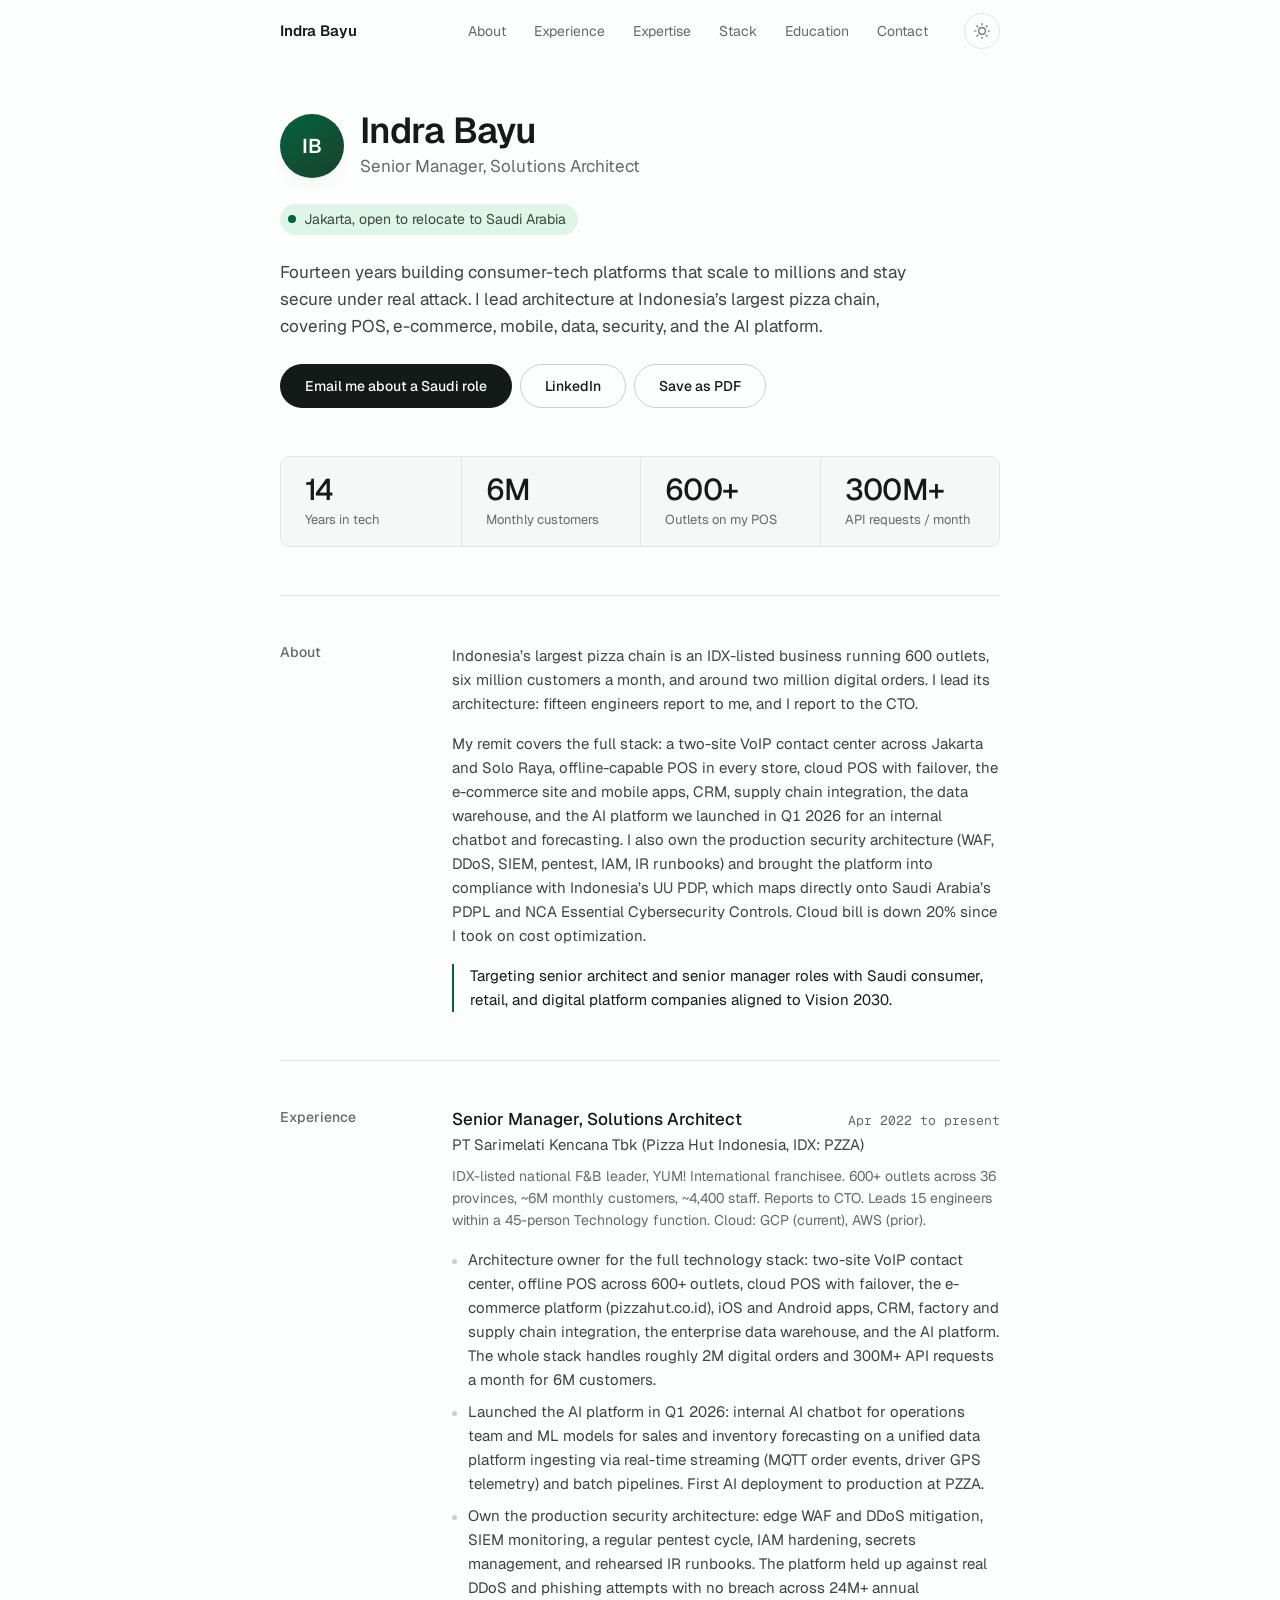
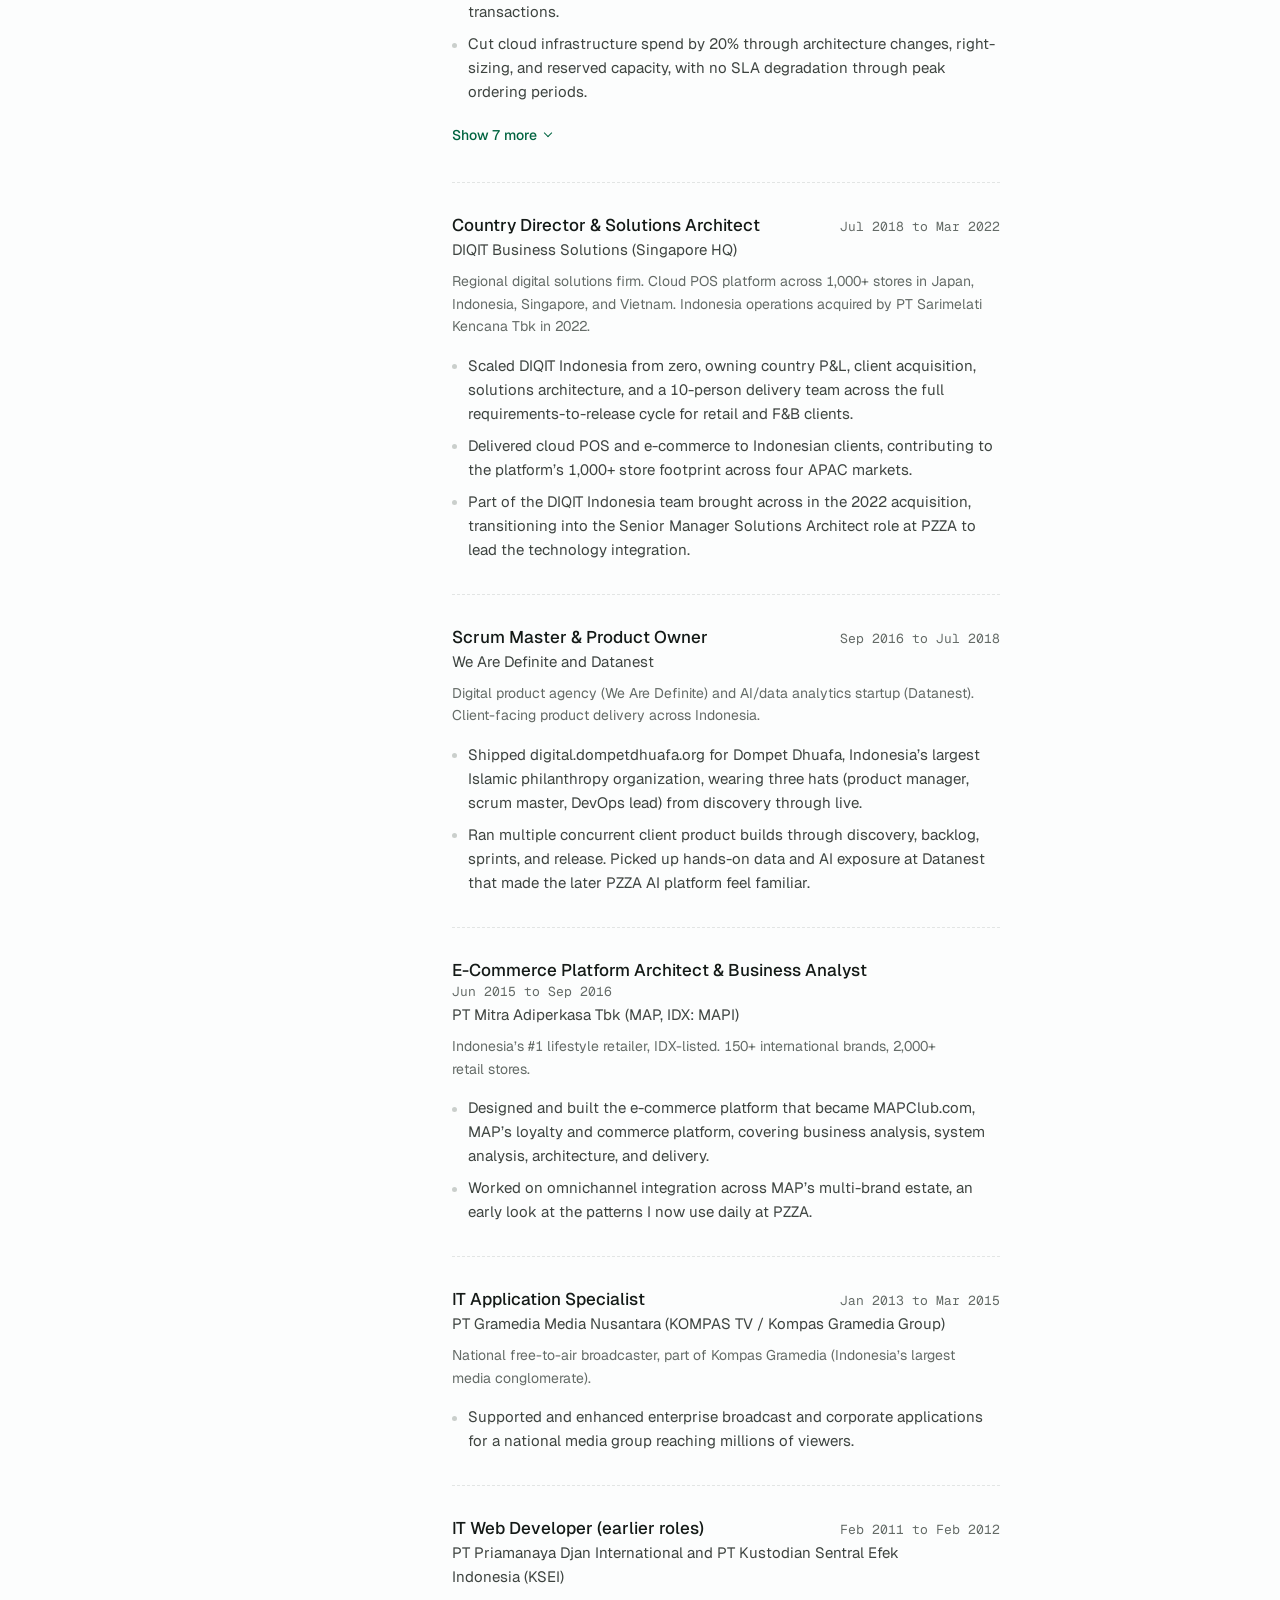
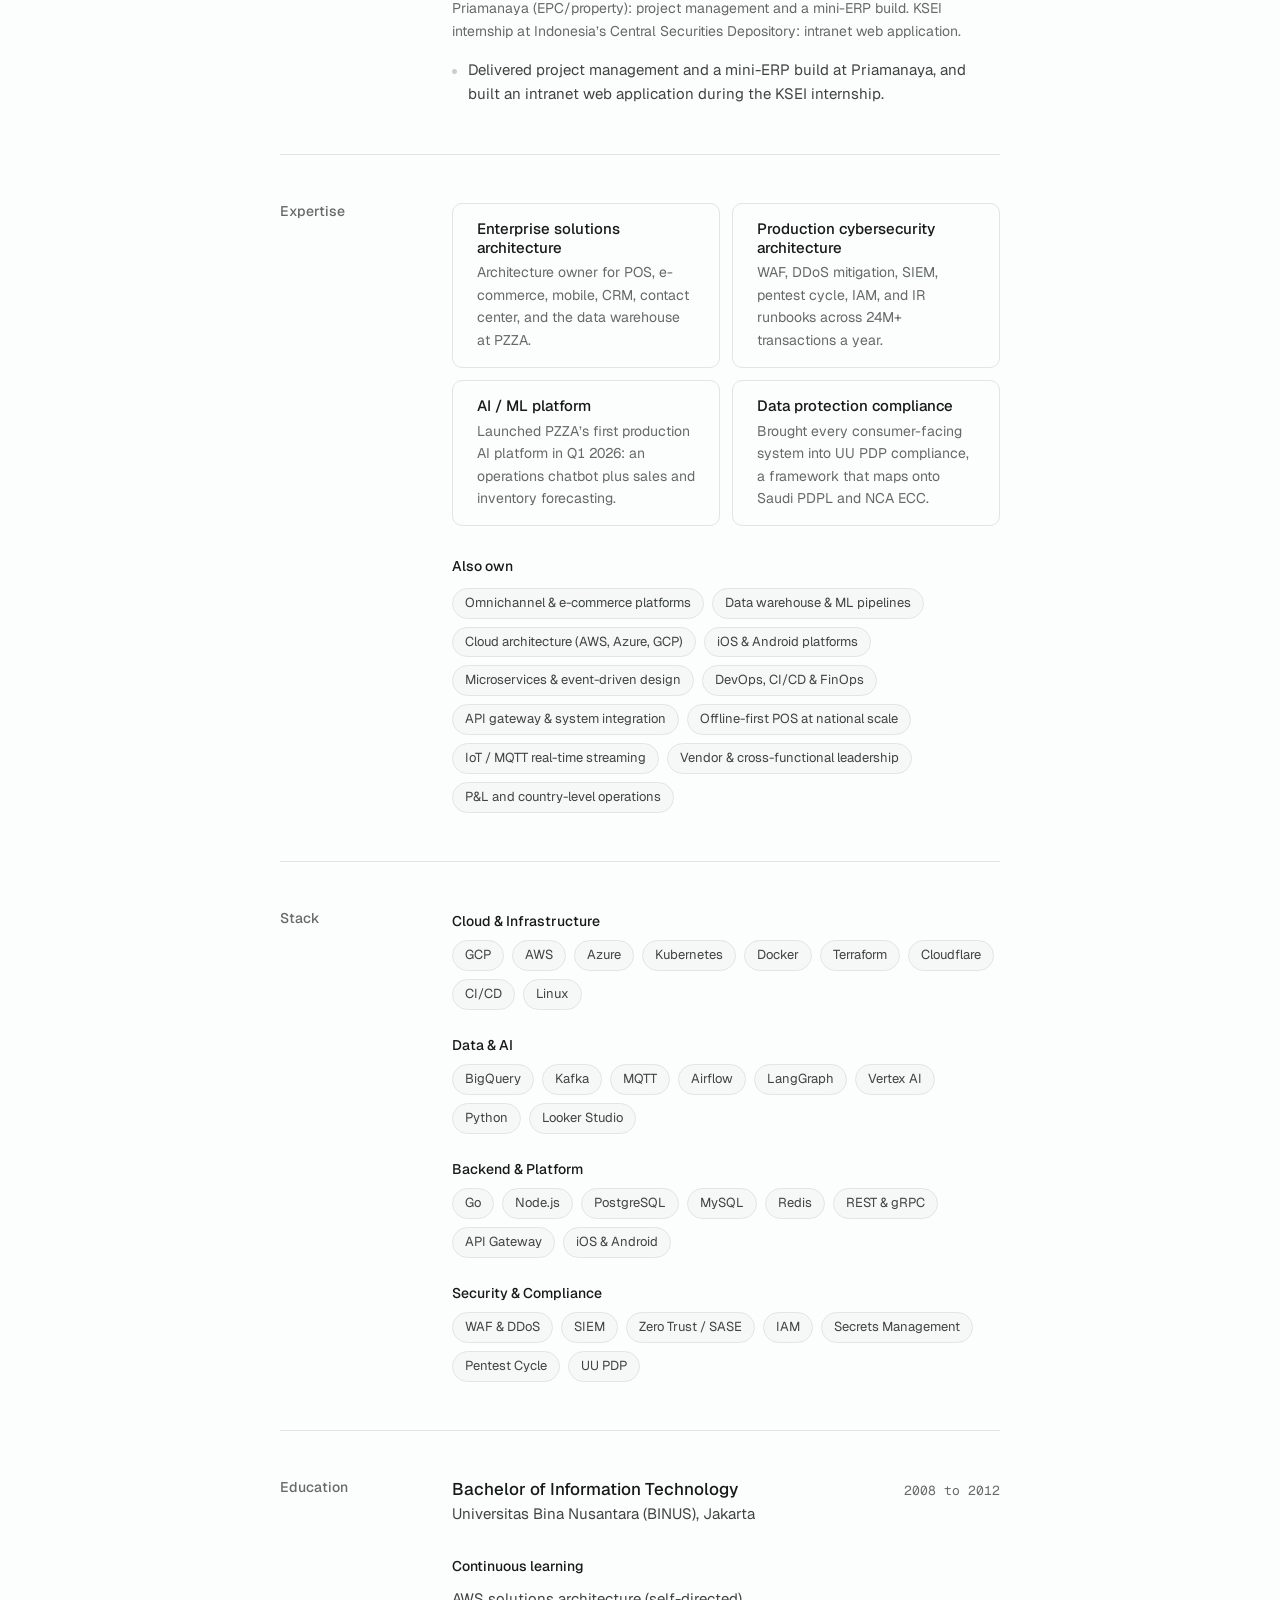
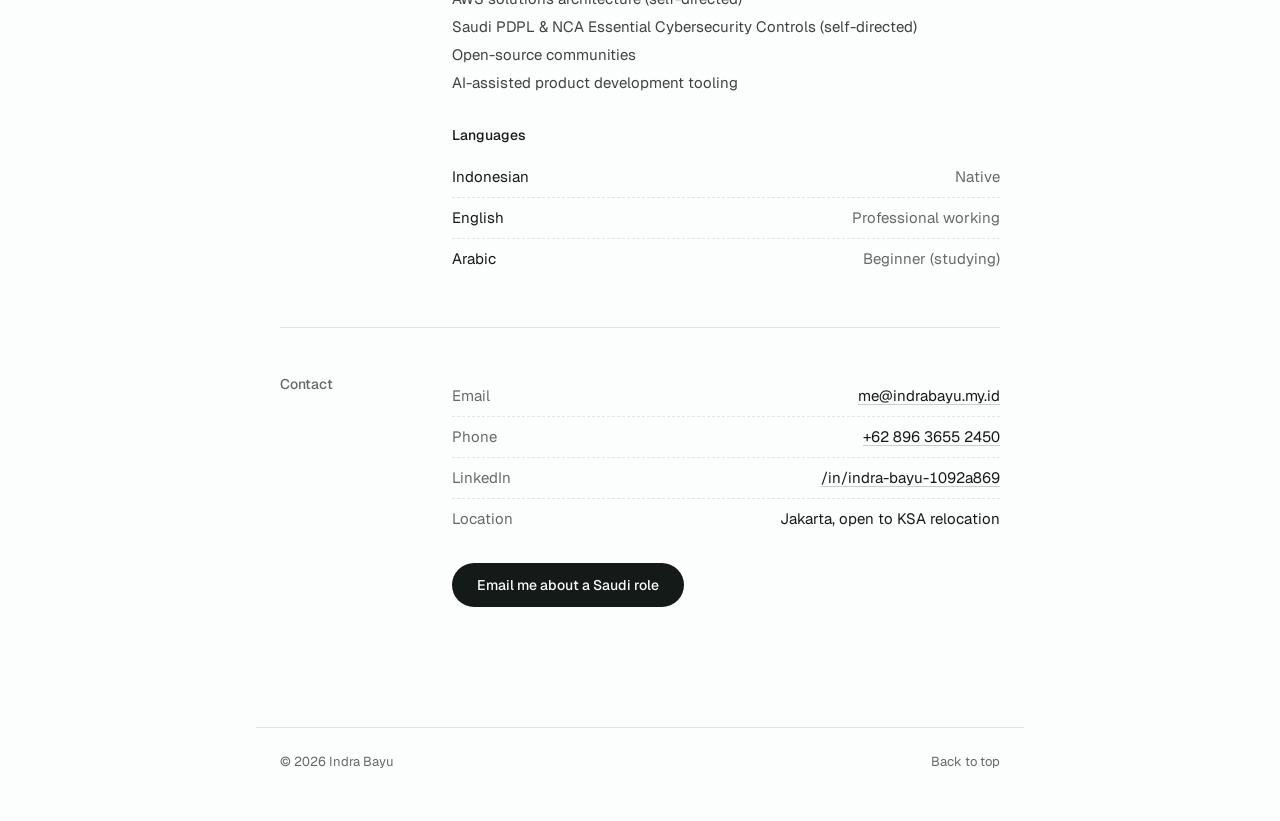
==== commit f32e9b99: "feat: lean CV layout for the resume site Third pass after the Almanac and Lumen themes were rejected" ====
--- a/index.html
+++ b/index.html
@@ -11,420 +11,302 @@
   <meta property="og:type" content="profile" />
   <meta property="og:title" content="Indra Bayu | Senior Manager, Solutions Architect" />
   <meta property="og:description" content="14 years building consumer-tech platforms that scale to millions and stay secure under real attack. Targeting Saudi Vision 2030 programmes in solutions architecture, cybersecurity, and AI/ML platforms." />
-  <meta name="theme-color" content="#0d0a17" />
+  <meta name="theme-color" content="#fcfdfc" />
 
   <link rel="preconnect" href="https://fonts.googleapis.com" />
   <link rel="preconnect" href="https://fonts.gstatic.com" crossorigin />
-  <link href="https://fonts.googleapis.com/css2?family=Instrument+Serif&family=Geist:wght@400;500&family=Geist+Mono:wght@400&display=swap" rel="stylesheet" />
-  <link rel="stylesheet" href="styles.css?v=6" />
-  <link rel="icon" href="data:image/svg+xml,%3Csvg xmlns='http://www.w3.org/2000/svg' viewBox='0 0 100 100'%3E%3Crect width='100' height='100' rx='22' fill='%230d0a17'/%3E%3Ctext x='50' y='68' font-size='56' font-family='Georgia,serif' fill='%23f0b25a' text-anchor='middle'%3Eib%3C/text%3E%3C/svg%3E" />
+  <link href="https://fonts.googleapis.com/css2?family=Geist:wght@400;500;600&family=Geist+Mono:wght@400&display=swap" rel="stylesheet" />
+  <link rel="stylesheet" href="styles.css?v=7" />
+  <link rel="icon" href="data:image/svg+xml,%3Csvg xmlns='http://www.w3.org/2000/svg' viewBox='0 0 100 100'%3E%3Crect width='100' height='100' rx='50' fill='%231f6f55'/%3E%3Ctext x='50' y='64' font-size='40' font-family='Helvetica,Arial,sans-serif' font-weight='600' fill='%23ffffff' text-anchor='middle'%3EIB%3C/text%3E%3C/svg%3E" />
 </head>
 <body>
   <a class="skip-link" href="#main">Skip to content</a>
 
-  <header class="bar" id="nav">
-    <div class="bar__pill">
-      <a class="bar__mark" href="#top" aria-label="Indra Bayu, back to top">indra bayu</a>
-      <nav class="bar__links nav__links" aria-label="Primary">
+  <header class="top" id="nav">
+    <div class="top__inner">
+      <a class="top__brand" href="#top" aria-label="Indra Bayu, back to top">Indra Bayu</a>
+      <nav class="top__links nav__links" aria-label="Primary">
         <a href="#about">About</a>
+        <a href="#experience">Experience</a>
         <a href="#expertise">Expertise</a>
         <a href="#stack">Stack</a>
-        <a href="#experience">Experience</a>
         <a href="#education">Education</a>
         <a href="#contact">Contact</a>
       </nav>
       <button class="theme-toggle" id="themeToggle" type="button" aria-label="Toggle color theme" title="Toggle theme">
-        <svg class="theme-toggle__sun" width="18" height="18" viewBox="0 0 24 24" fill="none" stroke="currentColor" stroke-width="1.5" stroke-linecap="round" stroke-linejoin="round" aria-hidden="true"><circle cx="12" cy="12" r="5"/><line x1="12" y1="1" x2="12" y2="3"/><line x1="12" y1="21" x2="12" y2="23"/><line x1="4.22" y1="4.22" x2="5.64" y2="5.64"/><line x1="18.36" y1="18.36" x2="19.78" y2="19.78"/><line x1="1" y1="12" x2="3" y2="12"/><line x1="21" y1="12" x2="23" y2="12"/><line x1="4.22" y1="19.78" x2="5.64" y2="18.36"/><line x1="18.36" y1="5.64" x2="19.78" y2="4.22"/></svg>
-        <svg class="theme-toggle__moon" width="18" height="18" viewBox="0 0 24 24" fill="none" stroke="currentColor" stroke-width="1.5" stroke-linecap="round" stroke-linejoin="round" aria-hidden="true"><path d="M21 12.79A9 9 0 1 1 11.21 3 7 7 0 0 0 21 12.79z"/></svg>
+        <svg class="theme-toggle__sun" width="16" height="16" viewBox="0 0 24 24" fill="none" stroke="currentColor" stroke-width="1.75" stroke-linecap="round" stroke-linejoin="round" aria-hidden="true"><circle cx="12" cy="12" r="5"/><line x1="12" y1="1" x2="12" y2="3"/><line x1="12" y1="21" x2="12" y2="23"/><line x1="4.22" y1="4.22" x2="5.64" y2="5.64"/><line x1="18.36" y1="18.36" x2="19.78" y2="19.78"/><line x1="1" y1="12" x2="3" y2="12"/><line x1="21" y1="12" x2="23" y2="12"/><line x1="4.22" y1="19.78" x2="5.64" y2="18.36"/><line x1="18.36" y1="5.64" x2="19.78" y2="4.22"/></svg>
+        <svg class="theme-toggle__moon" width="16" height="16" viewBox="0 0 24 24" fill="none" stroke="currentColor" stroke-width="1.75" stroke-linecap="round" stroke-linejoin="round" aria-hidden="true"><path d="M21 12.79A9 9 0 1 1 11.21 3 7 7 0 0 0 21 12.79z"/></svg>
       </button>
-      <a class="btn btn--primary btn--sm bar__cta" href="mailto:me@indrabayu.my.id?subject=Role%20opportunity%20in%20Saudi%20Arabia">Email me</a>
     </div>
   </header>
 
-  <main id="main">
-    <!-- HERO: the two paths I own drawn as the field, the head resting at its foot -->
-    <section class="hero" id="top" aria-labelledby="hero-title">
-      <div class="container hero__in">
-        <figure class="diagram well blueprint" aria-label="Diagram of the two platform paths I architect at Pizza Hut Indonesia: customer orders through the edge, and operational events into the AI platform">
-          <div class="track track--order">
-            <p class="track__name">an order <span class="track__rate">300M+ api requests / month</span></p>
-            <ol class="track__nodes">
-              <li>app, web &amp; pos</li>
-              <li>edge waf + ddos</li>
-              <li>api gateway</li>
-              <li>services on gcp</li>
-              <li class="track__end">6M customers / month</li>
-            </ol>
-          </div>
-          <div class="track track--data">
-            <p class="track__name">the data <span class="track__rate">streaming + batch</span></p>
-            <ol class="track__nodes">
-              <li>mqtt order events &amp; gps</li>
-              <li>real-time stream</li>
-              <li>bigquery</li>
-              <li>ml forecasting</li>
-              <li class="track__end">ai chatbot for ops</li>
-            </ol>
-          </div>
-          <figcaption><span>Pizza Hut Indonesia (IDX: PZZA), 600+ outlets.</span> Two paths I own end to end: every order through the edge, every event into the AI&nbsp;platform.</figcaption>
-        </figure>
-
-        <div class="hero__foot">
-          <div class="hero__head">
-            <p class="hero__who"><span class="hero__name">Indra Bayu</span> Senior Manager, Solutions Architect</p>
-            <h1 id="hero-title">platforms that <span class="nb"><span class="verb">hold</span></span> at six&nbsp;million.</h1>
-          </div>
-          <div class="hero__side">
-            <p class="lead">Fourteen years in tech, working since 2012. Jakarta, open to relocate to Saudi&nbsp;Arabia.</p>
-            <div class="actions">
-              <a class="btn btn--primary" href="mailto:me@indrabayu.my.id?subject=Role%20opportunity%20in%20Saudi%20Arabia">Email me about a Saudi role</a>
-              <a class="btn btn--secondary" href="#experience">View experience</a>
-            </div>
-          </div>
+  <main id="main" class="cv">
+    <!-- INTRO -->
+    <section class="intro" id="top" aria-labelledby="name">
+      <div class="intro__id">
+        <span class="avatar" aria-hidden="true">IB</span>
+        <div>
+          <h1 id="name" class="intro__name">Indra Bayu</h1>
+          <p class="intro__title">Senior Manager, Solutions Architect</p>
         </div>
       </div>
-    </section>
-
-    <!-- ABOUT: the platform as a console, beside the summary -->
-    <section class="section" id="about" aria-labelledby="about-title">
-      <div class="container">
-        <header class="head">
-          <h2 id="about-title">six million customers, one&nbsp;architecture.</h2>
-          <p class="lead">Targeting enterprise transformation roles under <b>Saudi Vision 2030</b>.</p>
-        </header>
-        <div class="about__grid">
-          <div class="console" aria-label="The Pizza Hut Indonesia platform I lead, as a console readout">
-            <div class="console__bar">
-              <span class="readout">pzza / production</span>
-              <span class="console__live"><span class="live-dot" aria-hidden="true"></span>live</span>
-            </div>
-            <div class="console__body">
-              <ul class="console__list" aria-label="Systems I own">
-                <li class="is-on"><b>offline pos</b><span class="readout">600+ outlets</span></li>
-                <li><b>e-commerce &amp; apps</b><span class="readout">ios, android, web</span></li>
-                <li><b>contact center</b><span class="readout">2 sites</span></li>
-                <li><b>data &amp; ai</b><span class="readout">q1 2026</span></li>
-                <li><b>security</b><span class="readout">no breach</span></li>
-              </ul>
-              <div class="console__main">
-                <div class="console__head">
-                  <p class="console__name">pizza hut indonesia</p>
-                  <span class="state"><span class="live-dot" aria-hidden="true"></span>live</span>
-                </div>
-                <dl class="readouts">
-                  <div><dt>customers / month</dt><dd>6M</dd></div>
-                  <div><dt>outlets</dt><dd>600+</dd></div>
-                  <div><dt>digital orders / month</dt><dd>~2M</dd></div>
-                  <div><dt>api requests / month</dt><dd class="is-brass">300M+</dd></div>
-                  <div><dt>engineers reporting</dt><dd>15</dd></div>
-                  <div><dt>cloud spend</dt><dd>−20%</dd></div>
-                </dl>
-                <table class="log">
-                  <caption class="visually-hidden">What held up in production</caption>
-                  <thead><tr><th scope="col">system</th><th scope="col">design</th><th scope="col">held</th></tr></thead>
-                  <tbody>
-                    <tr><td>pos</td><td>local failover + cloud sync</td><td>no lost transactions</td></tr>
-                    <tr><td>contact center</td><td>two sites, active-passive</td><td>no dropped tickets</td></tr>
-                    <tr><td>edge</td><td>waf, ddos, siem</td><td>24M+ tx / yr, no breach</td></tr>
-                  </tbody>
-                </table>
-              </div>
-            </div>
-          </div>
-          <div class="prose">
-            <p class="prose__open">
-              Fourteen years building consumer-tech platforms that scale to millions and stay
-              secure under real attack. I lead architecture at Indonesia’s largest pizza
-              chain, covering POS, e-commerce, mobile, data, security, and the AI platform.
-            </p>
-            <p>
-              Indonesia’s largest pizza chain is an IDX-listed business running 600
-              outlets, six million customers a month, and around two million digital
-              orders. I lead its architecture: fifteen engineers report to me, and I
-              report to the CTO.
-            </p>
-            <p>
-              My remit covers the full stack: a two-site VoIP contact center across Jakarta
-              and Solo Raya, offline-capable POS in every store, cloud POS with failover,
-              the e-commerce site and mobile apps, CRM, supply chain integration, the data
-              warehouse, and the AI platform we launched in Q1 2026 for an internal chatbot and
-              forecasting. I also own the production security architecture (WAF, DDoS,
-              SIEM, pentest, IAM, IR runbooks) and brought the platform into compliance
-              with Indonesia’s UU PDP, which maps directly onto Saudi Arabia’s PDPL and NCA
-              Essential Cybersecurity Controls. Cloud bill is down 20% since I took on cost
-              optimization.
-            </p>
-            <p class="prose__highlight">
-              Targeting senior architect and senior manager roles with Saudi consumer,
-              retail, and digital platform companies aligned to Vision 2030.
-            </p>
-          </div>
-        </div>
-      </div>
-    </section>
-
-    <!-- EXPERTISE: a bento, each area with its proof -->
-    <section class="section section--l" id="expertise" aria-labelledby="expertise-title">
-      <div class="container">
-        <header class="head">
-          <h2 id="expertise-title">four things I’m hired&nbsp;for.</h2>
-          <p class="lead">Each with its proof, then the work that supports&nbsp;them.</p>
-        </header>
-        <div class="bento" id="skillsGrid">
-          <article class="tile tile--wide well">
-            <h3 class="tile__title">enterprise solutions architecture.</h3>
-            <p class="tile__line">Architecture owner for POS, e-commerce, mobile, CRM, contact center, and the data warehouse at PZZA.</p>
-            <ul class="tags" aria-label="Systems">
-              <li>pos</li><li>e-commerce</li><li>mobile</li><li>crm</li><li>contact center</li><li>data warehouse</li>
-            </ul>
-          </article>
-          <article class="tile tile--fig well">
-            <p class="tile__label readout">production cybersecurity architecture</p>
-            <p class="tile__fig">24M+<span class="tile__unit">tx / yr</span></p>
-            <p class="tile__line">WAF, DDoS mitigation, SIEM, pentest cycle, IAM, and IR runbooks across 24M+ transactions a year.</p>
-          </article>
-          <article class="tile tile--fig well">
-            <p class="tile__label readout">ai / ml platform</p>
-            <p class="tile__fig">Q1<span class="tile__unit">2026</span></p>
-            <p class="tile__line">Launched PZZA’s first production AI platform in Q1 2026: an operations chatbot plus sales and inventory forecasting.</p>
-          </article>
-          <article class="tile tile--wide tile--map well blueprint">
-            <p class="tile__label readout">data protection compliance</p>
-            <div class="map" aria-hidden="true">
-              <span class="map__node map__node--from">uu pdp</span>
-              <span class="map__line"></span>
-              <span class="map__to"><span class="map__node">saudi pdpl</span><span class="map__node">nca ecc</span></span>
-            </div>
-            <p class="tile__line">Brought every consumer-facing system into UU PDP compliance, a framework that maps onto Saudi PDPL and NCA ECC.</p>
-          </article>
-        </div>
-        <div class="also">
-          <h3 class="also__label">also own</h3>
-          <ul class="tags tags--loose" id="skillsMore">
-            <li>Omnichannel &amp; e-commerce platforms</li>
-            <li>Data warehouse &amp; ML pipelines</li>
-            <li>Cloud architecture (AWS, Azure, GCP)</li>
-            <li>iOS &amp; Android platforms</li>
-            <li>Microservices &amp; event-driven design</li>
-            <li>DevOps, CI/CD &amp; FinOps</li>
-            <li>API gateway &amp; system integration</li>
-            <li>Offline-first POS at national scale</li>
-            <li>IoT / MQTT real-time streaming</li>
-            <li>Vendor &amp; cross-functional leadership</li>
-            <li>P&amp;L and country-level operations</li>
-          </ul>
-        </div>
-      </div>
-    </section>
-
-    <!-- TECH STACK: rate-card rows -->
-    <section class="section section--l" id="stack" aria-labelledby="stack-title">
-      <div class="container">
-        <header class="head">
-          <h2 id="stack-title">the stack, in&nbsp;production.</h2>
-          <p class="lead">The platforms, languages, and controls I architect and run in production.</p>
-        </header>
-        <table class="stack" id="techStack">
-          <caption class="visually-hidden">Technologies in production, by area</caption>
-          <tbody>
-            <tr>
-              <th scope="row">cloud &amp; infrastructure</th>
-              <td><ul class="tags"><li>GCP</li><li>AWS</li><li>Azure</li><li>Kubernetes</li><li>Docker</li><li>Terraform</li><li>Cloudflare</li><li>CI/CD</li><li>Linux</li></ul></td>
-            </tr>
-            <tr>
-              <th scope="row">data &amp; ai</th>
-              <td><ul class="tags"><li>BigQuery</li><li>Kafka</li><li>MQTT</li><li>Airflow</li><li>LangGraph</li><li>Vertex AI</li><li>Python</li><li>Looker Studio</li></ul></td>
-            </tr>
-            <tr>
-              <th scope="row">backend &amp; platform</th>
-              <td><ul class="tags"><li>Go</li><li>Node.js</li><li>PostgreSQL</li><li>MySQL</li><li>Redis</li><li>REST &amp; gRPC</li><li>API Gateway</li><li>iOS &amp; Android</li></ul></td>
-            </tr>
-            <tr>
-              <th scope="row">security &amp; compliance</th>
-              <td><ul class="tags"><li>WAF &amp; DDoS</li><li>SIEM</li><li>Zero Trust / SASE</li><li>IAM</li><li>Secrets Management</li><li>Pentest Cycle</li><li>UU PDP</li></ul></td>
-            </tr>
-          </tbody>
-        </table>
-      </div>
-    </section>
-
-    <!-- EXPERIENCE: one hairline row per role -->
-    <section class="section section--l" id="experience" aria-labelledby="experience-title">
-      <div class="container">
-        <header class="head">
-          <h2 id="experience-title">fourteen years, six&nbsp;roles.</h2>
-          <p class="lead">Across national retail, F&amp;B, media, and capital markets.</p>
-        </header>
-        <div class="timeline" id="timeline">
-          <article class="job job--lead">
-            <p class="job__period readout">Apr 2022 to present</p>
-            <div class="job__meta">
-              <h3 class="job__role">Senior Manager, Solutions Architect</h3>
-              <p class="job__org">PT Sarimelati Kencana Tbk (Pizza Hut Indonesia, IDX: PZZA)</p>
-              <p class="job__context">IDX-listed national F&amp;B leader, YUM! International franchisee. 600+ outlets across 36 provinces, ~6M monthly customers, ~4,400 staff. Reports to CTO. Leads 15 engineers within a 45-person Technology function. Cloud: GCP (current), AWS (prior).</p>
-            </div>
+      <p class="intro__status"><span class="dot" aria-hidden="true"></span>Jakarta, open to relocate to Saudi Arabia</p>
+      <p class="intro__bio">
+        Fourteen years building consumer-tech platforms that scale to millions and stay
+        secure under real attack. I lead architecture at Indonesia’s largest pizza
+        chain, covering POS, e-commerce, mobile, data, security, and the AI platform.
+      </p>
+      <div class="intro__actions">
+        <a class="btn btn--primary" href="mailto:me@indrabayu.my.id?subject=Role%20opportunity%20in%20Saudi%20Arabia">Email me about a Saudi role</a>
+        <a class="btn btn--ghost" href="https://www.linkedin.com/in/indra-bayu-1092a869/" target="_blank" rel="noopener">LinkedIn</a>
+        <button class="btn btn--ghost" type="button" data-print hidden>Save as PDF</button>
+      </div>
+      <dl class="figures" aria-label="Key metrics">
+        <div><dt>Years in tech</dt><dd>14</dd></div>
+        <div><dt>Monthly customers</dt><dd>6M</dd></div>
+        <div><dt>Outlets on my POS</dt><dd>600+</dd></div>
+        <div><dt>API requests / month</dt><dd>300M+</dd></div>
+      </dl>
+    </section>
+
+    <!-- ABOUT -->
+    <section class="row" id="about" aria-labelledby="about-title">
+      <h2 class="row__label" id="about-title">About</h2>
+      <div class="row__body prose">
+        <p>
+          Indonesia’s largest pizza chain is an IDX-listed business running 600
+          outlets, six million customers a month, and around two million digital
+          orders. I lead its architecture: fifteen engineers report to me, and I
+          report to the CTO.
+        </p>
+        <p>
+          My remit covers the full stack: a two-site VoIP contact center across Jakarta
+          and Solo Raya, offline-capable POS in every store, cloud POS with failover,
+          the e-commerce site and mobile apps, CRM, supply chain integration, the data
+          warehouse, and the AI platform we launched in Q1 2026 for an internal chatbot and
+          forecasting. I also own the production security architecture (WAF, DDoS,
+          SIEM, pentest, IAM, IR runbooks) and brought the platform into compliance
+          with Indonesia’s UU PDP, which maps directly onto Saudi Arabia’s PDPL and NCA
+          Essential Cybersecurity Controls. Cloud bill is down 20% since I took on cost
+          optimization.
+        </p>
+        <p class="prose__note">
+          Targeting senior architect and senior manager roles with Saudi consumer,
+          retail, and digital platform companies aligned to Vision 2030.
+        </p>
+      </div>
+    </section>
+
+    <!-- EXPERIENCE -->
+    <section class="row" id="experience" aria-labelledby="experience-title">
+      <h2 class="row__label" id="experience-title">Experience</h2>
+      <div class="row__body" id="timeline">
+        <article class="job">
+          <header class="job__head">
+            <h3 class="job__role">Senior Manager, Solutions Architect</h3>
+            <p class="job__period">Apr 2022 to present</p>
+          </header>
+          <p class="job__org">PT Sarimelati Kencana Tbk (Pizza Hut Indonesia, IDX: PZZA)</p>
+          <p class="job__context">IDX-listed national F&amp;B leader, YUM! International franchisee. 600+ outlets across 36 provinces, ~6M monthly customers, ~4,400 staff. Reports to CTO. Leads 15 engineers within a 45-person Technology function. Cloud: GCP (current), AWS (prior).</p>
+          <ul class="job__points">
+            <li>Architecture owner for the full technology stack: two-site VoIP contact center, offline POS across 600+ outlets, cloud POS with failover, the e-commerce platform (pizzahut.co.id), iOS and Android apps, CRM, factory and supply chain integration, the enterprise data warehouse, and the AI platform. The whole stack handles roughly 2M digital orders and 300M+ API requests a month for 6M customers.</li>
+            <li>Launched the AI platform in Q1 2026: internal AI chatbot for operations team and ML models for sales and inventory forecasting on a unified data platform ingesting via real-time streaming (MQTT order events, driver GPS telemetry) and batch pipelines. First AI deployment to production at PZZA.</li>
+            <li>Own the production security architecture: edge WAF and DDoS mitigation, SIEM monitoring, a regular pentest cycle, IAM hardening, secrets management, and rehearsed IR runbooks. The platform held up against real DDoS and phishing attempts with no breach across 24M+ annual transactions.</li>
+            <li>Cut cloud infrastructure spend by 20% through architecture changes, right-sizing, and reserved capacity, with no SLA degradation through peak ordering periods.</li>
+          </ul>
+          <details class="more">
+            <summary><span class="more__open">Show 7 more</span><span class="more__close">Show less</span></summary>
             <ul class="job__points">
-              <li>Architecture owner for the full technology stack: two-site VoIP contact center, offline POS across 600+ outlets, cloud POS with failover, the e-commerce platform (pizzahut.co.id), iOS and Android apps, CRM, factory and supply chain integration, the enterprise data warehouse, and the AI platform. The whole stack handles roughly 2M digital orders and 300M+ API requests a month for 6M customers.</li>
               <li>Designed a two-site VoIP contact center (Jakarta and Solo Raya) with active-passive database replication so support holds steady during a site failure: agents keep the same call context, no dropped tickets, no manual reconciliation.</li>
-              <li>Launched the AI platform in Q1 2026: internal AI chatbot for operations team and ML models for sales and inventory forecasting on a unified data platform ingesting via real-time streaming (MQTT order events, driver GPS telemetry) and batch pipelines. First AI deployment to production at PZZA.</li>
               <li>Built real-time driver tracking using MQTT-based IoT event streaming from the driver app into the customer order tracker, giving customers live GPS visibility of their delivery.</li>
-              <li>Own the production security architecture: edge WAF and DDoS mitigation, SIEM monitoring, a regular pentest cycle, IAM hardening, secrets management, and rehearsed IR runbooks. The platform held up against real DDoS and phishing attempts with no breach across 24M+ annual transactions.</li>
               <li>Leading the POC and vendor evaluation for SASE across the enterprise network, assessing Cloudflare One and FortiSASE against zero-trust access, cloud-delivered security, and SD-WAN requirements.</li>
               <li>Brought the platform into UU PDP compliance across every consumer-facing system (data classification, consent flows, retention, breach response). The same framework lifts cleanly onto Saudi PDPL and NCA ECC.</li>
-              <li>Cut cloud infrastructure spend by 20% through architecture changes, right-sizing, and reserved capacity, with no SLA degradation through peak ordering periods.</li>
               <li>Designed the offline-first POS with local server failover and cloud sync so no transaction is lost when connectivity drops. That design has held across 600+ stores.</li>
               <li>Delivered a real-time inventory and COGS visibility platform, moving the business from end-of-day to intraday cost visibility to support margin management.</li>
               <li>Lead the 15-person team across architecture, integration, mobile, web, and data. Delivery runs on Agile; service management aligns to ITILv4 (incident, change, problem).</li>
             </ul>
-          </article>
-
-          <article class="job">
-            <p class="job__period readout">Jul 2018 to Mar 2022</p>
-            <div class="job__meta">
-              <h3 class="job__role">Country Director &amp; Solutions Architect</h3>
-              <p class="job__org">DIQIT Business Solutions (Singapore HQ)</p>
-              <p class="job__context">Regional digital solutions firm. Cloud POS platform across 1,000+ stores in Japan, Indonesia, Singapore, and Vietnam. Indonesia operations acquired by PT Sarimelati Kencana Tbk in 2022.</p>
-            </div>
-            <ul class="job__points">
-              <li>Scaled DIQIT Indonesia from zero, owning country P&amp;L, client acquisition, solutions architecture, and a 10-person delivery team across the full requirements-to-release cycle for retail and F&amp;B clients.</li>
-              <li>Delivered cloud POS and e-commerce to Indonesian clients, contributing to the platform’s 1,000+ store footprint across four APAC markets.</li>
-              <li>Part of the DIQIT Indonesia team brought across in the 2022 acquisition, transitioning into the Senior Manager Solutions Architect role at PZZA to lead the technology integration.</li>
-            </ul>
-          </article>
-
-          <article class="job">
-            <p class="job__period readout">Sep 2016 to Jul 2018</p>
-            <div class="job__meta">
-              <h3 class="job__role">Scrum Master &amp; Product Owner</h3>
-              <p class="job__org">We Are Definite and Datanest</p>
-              <p class="job__context">Digital product agency (We Are Definite) and AI/data analytics startup (Datanest). Client-facing product delivery across Indonesia.</p>
-            </div>
-            <ul class="job__points">
-              <li>Shipped digital.dompetdhuafa.org for Dompet Dhuafa, Indonesia’s largest Islamic philanthropy organization, wearing three hats (product manager, scrum master, DevOps lead) from discovery through live.</li>
-              <li>Ran multiple concurrent client product builds through discovery, backlog, sprints, and release. Picked up hands-on data and AI exposure at Datanest that made the later PZZA AI platform feel familiar.</li>
-            </ul>
-          </article>
-
-          <article class="job">
-            <p class="job__period readout">Jun 2015 to Sep 2016</p>
-            <div class="job__meta">
-              <h3 class="job__role">E-Commerce Platform Architect &amp; Business Analyst</h3>
-              <p class="job__org">PT Mitra Adiperkasa Tbk (MAP, IDX: MAPI)</p>
-              <p class="job__context">Indonesia’s #1 lifestyle retailer, IDX-listed. 150+ international brands, 2,000+ retail stores.</p>
-            </div>
-            <ul class="job__points">
-              <li>Designed and built the e-commerce platform that became MAPClub.com, MAP’s loyalty and commerce platform, covering business analysis, system analysis, architecture, and delivery.</li>
-              <li>Worked on omnichannel integration across MAP’s multi-brand estate, an early look at the patterns I now use daily at PZZA.</li>
-            </ul>
-          </article>
-
-          <article class="job">
-            <p class="job__period readout">Jan 2013 to Mar 2015</p>
-            <div class="job__meta">
-              <h3 class="job__role">IT Application Specialist</h3>
-              <p class="job__org">PT Gramedia Media Nusantara (KOMPAS TV / Kompas Gramedia Group)</p>
-              <p class="job__context">National free-to-air broadcaster, part of Kompas Gramedia (Indonesia’s largest media conglomerate).</p>
-            </div>
-            <ul class="job__points">
-              <li>Supported and enhanced enterprise broadcast and corporate applications for a national media group reaching millions of viewers.</li>
-            </ul>
-          </article>
-
-          <article class="job">
-            <p class="job__period readout">Feb 2011 to Feb 2012</p>
-            <div class="job__meta">
-              <h3 class="job__role">IT Web Developer (earlier roles)</h3>
-              <p class="job__org">PT Priamanaya Djan International and PT Kustodian Sentral Efek Indonesia (KSEI)</p>
-              <p class="job__context">Priamanaya (EPC/property): project management and a mini-ERP build. KSEI internship at Indonesia’s Central Securities Depository: intranet web application.</p>
-            </div>
-            <ul class="job__points">
-              <li>Delivered project management and a mini-ERP build at Priamanaya, and built an intranet web application during the KSEI internship.</li>
-            </ul>
-          </article>
-        </div>
+          </details>
+        </article>
+
+        <article class="job">
+          <header class="job__head">
+            <h3 class="job__role">Country Director &amp; Solutions Architect</h3>
+            <p class="job__period">Jul 2018 to Mar 2022</p>
+          </header>
+          <p class="job__org">DIQIT Business Solutions (Singapore HQ)</p>
+          <p class="job__context">Regional digital solutions firm. Cloud POS platform across 1,000+ stores in Japan, Indonesia, Singapore, and Vietnam. Indonesia operations acquired by PT Sarimelati Kencana Tbk in 2022.</p>
+          <ul class="job__points">
+            <li>Scaled DIQIT Indonesia from zero, owning country P&amp;L, client acquisition, solutions architecture, and a 10-person delivery team across the full requirements-to-release cycle for retail and F&amp;B clients.</li>
+            <li>Delivered cloud POS and e-commerce to Indonesian clients, contributing to the platform’s 1,000+ store footprint across four APAC markets.</li>
+            <li>Part of the DIQIT Indonesia team brought across in the 2022 acquisition, transitioning into the Senior Manager Solutions Architect role at PZZA to lead the technology integration.</li>
+          </ul>
+        </article>
+
+        <article class="job">
+          <header class="job__head">
+            <h3 class="job__role">Scrum Master &amp; Product Owner</h3>
+            <p class="job__period">Sep 2016 to Jul 2018</p>
+          </header>
+          <p class="job__org">We Are Definite and Datanest</p>
+          <p class="job__context">Digital product agency (We Are Definite) and AI/data analytics startup (Datanest). Client-facing product delivery across Indonesia.</p>
+          <ul class="job__points">
+            <li>Shipped digital.dompetdhuafa.org for Dompet Dhuafa, Indonesia’s largest Islamic philanthropy organization, wearing three hats (product manager, scrum master, DevOps lead) from discovery through live.</li>
+            <li>Ran multiple concurrent client product builds through discovery, backlog, sprints, and release. Picked up hands-on data and AI exposure at Datanest that made the later PZZA AI platform feel familiar.</li>
+          </ul>
+        </article>
+
+        <article class="job">
+          <header class="job__head">
+            <h3 class="job__role">E-Commerce Platform Architect &amp; Business Analyst</h3>
+            <p class="job__period">Jun 2015 to Sep 2016</p>
+          </header>
+          <p class="job__org">PT Mitra Adiperkasa Tbk (MAP, IDX: MAPI)</p>
+          <p class="job__context">Indonesia’s #1 lifestyle retailer, IDX-listed. 150+ international brands, 2,000+ retail stores.</p>
+          <ul class="job__points">
+            <li>Designed and built the e-commerce platform that became MAPClub.com, MAP’s loyalty and commerce platform, covering business analysis, system analysis, architecture, and delivery.</li>
+            <li>Worked on omnichannel integration across MAP’s multi-brand estate, an early look at the patterns I now use daily at PZZA.</li>
+          </ul>
+        </article>
+
+        <article class="job">
+          <header class="job__head">
+            <h3 class="job__role">IT Application Specialist</h3>
+            <p class="job__period">Jan 2013 to Mar 2015</p>
+          </header>
+          <p class="job__org">PT Gramedia Media Nusantara (KOMPAS TV / Kompas Gramedia Group)</p>
+          <p class="job__context">National free-to-air broadcaster, part of Kompas Gramedia (Indonesia’s largest media conglomerate).</p>
+          <ul class="job__points">
+            <li>Supported and enhanced enterprise broadcast and corporate applications for a national media group reaching millions of viewers.</li>
+          </ul>
+        </article>
+
+        <article class="job">
+          <header class="job__head">
+            <h3 class="job__role">IT Web Developer (earlier roles)</h3>
+            <p class="job__period">Feb 2011 to Feb 2012</p>
+          </header>
+          <p class="job__org">PT Priamanaya Djan International and PT Kustodian Sentral Efek Indonesia (KSEI)</p>
+          <p class="job__context">Priamanaya (EPC/property): project management and a mini-ERP build. KSEI internship at Indonesia’s Central Securities Depository: intranet web application.</p>
+          <ul class="job__points">
+            <li>Delivered project management and a mini-ERP build at Priamanaya, and built an intranet web application during the KSEI internship.</li>
+          </ul>
+        </article>
+      </div>
+    </section>
+
+    <!-- EXPERTISE -->
+    <section class="row" id="expertise" aria-labelledby="expertise-title">
+      <h2 class="row__label" id="expertise-title">Expertise</h2>
+      <div class="row__body">
+        <ul class="skills" id="skillsGrid">
+          <li class="skill">
+            <h3 class="skill__title">Enterprise solutions architecture</h3>
+            <p class="skill__proof">Architecture owner for POS, e-commerce, mobile, CRM, contact center, and the data warehouse at PZZA.</p>
+          </li>
+          <li class="skill">
+            <h3 class="skill__title">Production cybersecurity architecture</h3>
+            <p class="skill__proof">WAF, DDoS mitigation, SIEM, pentest cycle, IAM, and IR runbooks across 24M+ transactions a year.</p>
+          </li>
+          <li class="skill">
+            <h3 class="skill__title">AI / ML platform</h3>
+            <p class="skill__proof">Launched PZZA’s first production AI platform in Q1 2026: an operations chatbot plus sales and inventory forecasting.</p>
+          </li>
+          <li class="skill">
+            <h3 class="skill__title">Data protection compliance</h3>
+            <p class="skill__proof">Brought every consumer-facing system into UU PDP compliance, a framework that maps onto Saudi PDPL and NCA ECC.</p>
+          </li>
+        </ul>
+        <h3 class="sub">Also own</h3>
+        <ul class="tags" id="skillsMore">
+          <li>Omnichannel &amp; e-commerce platforms</li>
+          <li>Data warehouse &amp; ML pipelines</li>
+          <li>Cloud architecture (AWS, Azure, GCP)</li>
+          <li>iOS &amp; Android platforms</li>
+          <li>Microservices &amp; event-driven design</li>
+          <li>DevOps, CI/CD &amp; FinOps</li>
+          <li>API gateway &amp; system integration</li>
+          <li>Offline-first POS at national scale</li>
+          <li>IoT / MQTT real-time streaming</li>
+          <li>Vendor &amp; cross-functional leadership</li>
+          <li>P&amp;L and country-level operations</li>
+        </ul>
+      </div>
+    </section>
+
+    <!-- STACK -->
+    <section class="row" id="stack" aria-labelledby="stack-title">
+      <h2 class="row__label" id="stack-title">Stack</h2>
+      <div class="row__body">
+        <dl class="stack" id="techStack">
+          <div class="stack__group">
+            <dt>Cloud &amp; Infrastructure</dt>
+            <dd><ul class="tags"><li>GCP</li><li>AWS</li><li>Azure</li><li>Kubernetes</li><li>Docker</li><li>Terraform</li><li>Cloudflare</li><li>CI/CD</li><li>Linux</li></ul></dd>
+          </div>
+          <div class="stack__group">
+            <dt>Data &amp; AI</dt>
+            <dd><ul class="tags"><li>BigQuery</li><li>Kafka</li><li>MQTT</li><li>Airflow</li><li>LangGraph</li><li>Vertex AI</li><li>Python</li><li>Looker Studio</li></ul></dd>
+          </div>
+          <div class="stack__group">
+            <dt>Backend &amp; Platform</dt>
+            <dd><ul class="tags"><li>Go</li><li>Node.js</li><li>PostgreSQL</li><li>MySQL</li><li>Redis</li><li>REST &amp; gRPC</li><li>API Gateway</li><li>iOS &amp; Android</li></ul></dd>
+          </div>
+          <div class="stack__group">
+            <dt>Security &amp; Compliance</dt>
+            <dd><ul class="tags"><li>WAF &amp; DDoS</li><li>SIEM</li><li>Zero Trust / SASE</li><li>IAM</li><li>Secrets Management</li><li>Pentest Cycle</li><li>UU PDP</li></ul></dd>
+          </div>
+        </dl>
       </div>
     </section>
 
     <!-- EDUCATION & LANGUAGES -->
-    <section class="section section--l" id="education" aria-labelledby="education-title">
-      <div class="container edu">
-        <h2 id="education-title" class="edu__head">education and&nbsp;languages.</h2>
-        <div class="edu__col well">
-          <p class="tile__label readout">education</p>
-          <p class="edu__lead">Bachelor of Information Technology</p>
-          <p class="edu__meta">Universitas Bina Nusantara (BINUS), Jakarta, 2008 to 2012</p>
-          <h3 class="edu__title">continuous learning</h3>
-          <ul class="edu__list">
-            <li>AWS solutions architecture (self-directed)</li>
-            <li>Saudi PDPL &amp; NCA Essential Cybersecurity Controls (self-directed)</li>
-            <li>Open-source communities</li>
-            <li>AI-assisted product development tooling</li>
-          </ul>
-        </div>
-        <div class="edu__col well">
-          <p class="tile__label readout">languages</p>
-          <table class="lang">
-            <caption class="visually-hidden">Languages</caption>
-            <tbody>
-              <tr><th scope="row">Indonesian</th><td>Native</td></tr>
-              <tr><th scope="row">English</th><td>Professional working</td></tr>
-              <tr><th scope="row">Arabic</th><td>Beginner (studying)</td></tr>
-            </tbody>
-          </table>
-        </div>
-      </div>
-    </section>
-
-    <!-- CONTACT: the close, a message well beside the readouts -->
-    <section class="section section--l section--close" id="contact" aria-labelledby="contact-title">
-      <div class="container">
-        <header class="head">
-          <h2 id="contact-title">one email, a Saudi&nbsp;role.</h2>
-          <p class="lead">Based in Jakarta and open to relocating to the Kingdom.</p>
-        </header>
-        <div class="message well">
-          <div class="message__draft">
-            <p class="message__label readout">new message</p>
-            <dl class="message__fields">
-              <div><dt>to</dt><dd>me@indrabayu.my.id</dd></div>
-              <div><dt>subject</dt><dd>Role opportunity in Saudi Arabia</dd></div>
-            </dl>
-            <p class="contact__cta">
-              <a class="btn btn--primary" href="mailto:me@indrabayu.my.id?subject=Role%20opportunity%20in%20Saudi%20Arabia">Email me about a Saudi role</a>
-            </p>
-          </div>
-          <dl class="contact__grid">
-            <div class="contact__item">
-              <dt class="contact__label">email</dt>
-              <dd class="contact__value"><a href="mailto:me@indrabayu.my.id">me@indrabayu.my.id</a></dd>
-            </div>
-            <div class="contact__item">
-              <dt class="contact__label">phone</dt>
-              <dd class="contact__value"><a href="tel:+6289636552450">+62&nbsp;896&nbsp;3655&nbsp;2450</a></dd>
-            </div>
-            <div class="contact__item">
-              <dt class="contact__label">linkedin</dt>
-              <dd class="contact__value"><a href="https://www.linkedin.com/in/indra-bayu-1092a869/" target="_blank" rel="noopener">/in/indra-bayu-1092a869</a></dd>
-            </div>
-            <div class="contact__item">
-              <dt class="contact__label">location</dt>
-              <dd class="contact__value">Jakarta, open to KSA relocation <span class="live-dot" aria-hidden="true"></span></dd>
-            </div>
-          </dl>
-        </div>
+    <section class="row" id="education" aria-labelledby="education-title">
+      <h2 class="row__label" id="education-title">Education</h2>
+      <div class="row__body">
+        <article class="job job--flat">
+          <header class="job__head">
+            <h3 class="job__role">Bachelor of Information Technology</h3>
+            <p class="job__period">2008 to 2012</p>
+          </header>
+          <p class="job__org">Universitas Bina Nusantara (BINUS), Jakarta</p>
+        </article>
+        <h3 class="sub">Continuous learning</h3>
+        <ul class="plain">
+          <li>AWS solutions architecture (self-directed)</li>
+          <li>Saudi PDPL &amp; NCA Essential Cybersecurity Controls (self-directed)</li>
+          <li>Open-source communities</li>
+          <li>AI-assisted product development tooling</li>
+        </ul>
+        <h3 class="sub">Languages</h3>
+        <dl class="pairs">
+          <div><dt>Indonesian</dt><dd>Native</dd></div>
+          <div><dt>English</dt><dd>Professional working</dd></div>
+          <div><dt>Arabic</dt><dd>Beginner (studying)</dd></div>
+        </dl>
+      </div>
+    </section>
+
+    <!-- CONTACT -->
+    <section class="row" id="contact" aria-labelledby="contact-title">
+      <h2 class="row__label" id="contact-title">Contact</h2>
+      <div class="row__body">
+        <dl class="pairs pairs--links">
+          <div><dt>Email</dt><dd><a href="mailto:me@indrabayu.my.id">me@indrabayu.my.id</a></dd></div>
+          <div><dt>Phone</dt><dd><a href="tel:+6289636552450">+62&nbsp;896&nbsp;3655&nbsp;2450</a></dd></div>
+          <div><dt>LinkedIn</dt><dd><a href="https://www.linkedin.com/in/indra-bayu-1092a869/" target="_blank" rel="noopener">/in/indra-bayu-1092a869</a></dd></div>
+          <div><dt>Location</dt><dd>Jakarta, open to KSA relocation</dd></div>
+        </dl>
+        <p class="contact__cta">
+          <a class="btn btn--primary" href="mailto:me@indrabayu.my.id?subject=Role%20opportunity%20in%20Saudi%20Arabia">Email me about a Saudi role</a>
+        </p>
       </div>
     </section>
   </main>
 
   <footer class="foot">
-    <div class="container foot__in">
-      <p class="foot__mark">indra bayu</p>
-      <p class="foot__line">Senior Manager, Solutions Architect. Fourteen years building consumer-tech platforms that scale to millions.</p>
-      <nav aria-label="Footer"><a href="#about">About</a><a href="#expertise">Expertise</a><a href="#experience">Experience</a><a href="#contact">Contact</a></nav>
-      <p class="foot__legal">© <span id="year">2026</span> Indra Bayu</p>
-    </div>
+    <p>© <span id="year">2026</span> Indra Bayu</p>
+    <a href="#top">Back to top</a>
   </footer>
 
-  <script src="/script.js?v=6" defer></script>
+  <script src="/script.js?v=7" defer></script>
 </body>
 </html>
--- a/styles.css
+++ b/styles.css
@@ -1,288 +1,165 @@
-/* Hallmark · job: hire · shape: Map / Diagram (the two platform paths are the hero; the console, the bento, the stack and the roles prove each node) · genre: atmospheric · theme: Lumen (by request, after Almanac was rejected) · lumen: night, day drop on the toggle · redesign: full
- * hero: Ledge, the path diagram as the field above and the head resting at its foot · sections: Split head + console beside the summary, Bento (architecture wide, 24M+, Q1 2026, the PDPL map), rate-card stack rows, hairline role rows, education wells, a message well as the close · nav: floating pill, lowercase · footer: colophon · imagery: none, the platform is drawn · signature: the one rose verb, "hold", over the two paths
- * axes: dark/roman-serif/warm · posture: restrained · modes: night + day + print */
-/* Hallmark · waive 38iii · one verb, hold, in the hero head only, in the rose accent · the theme's declared material */
-/* Hallmark · waive 47c · the blueprint grid inside the hero diagram and the compliance tile only · the theme's declared texture */
-/* Hallmark · reworded · section heads changed from recruiter questions to plain lowercase statements at the owner's request */
-@import url("./tokens.css?v=6");
-@import url("./base.css?v=6");
+/* Indra Bayu resume: "lean CV" layout (25 Oct 2026, third pass, after Almanac and Lumen
+   were both rejected). One centred column, a label column per section in the read.cv
+   manner, Geist throughout, Geist Mono for dates and figures, one green accent used only
+   for the status dot, link hovers, "show more" and focus.
+   Linter notes (Hallmark sloplint, editorial): the section labels (54), words per screen and
+   intro blocks (58) and "UU PDP" in capitals (67) are kept on purpose: this is a CV, the
+   labels are the read.cv structure the owner asked for, and UU PDP is a law's name. Light by default, dark via the system
+   or the toggle, print-ready. Tokens in tokens.css, base rules in base.css. */
+@import url("./tokens.css?v=7");
+@import url("./base.css?v=7");
 
-:root { --nav-h: 88px; }
-
-body { font-variant-numeric: tabular-nums; }
-h1, h2, h3 { font-weight: 400; text-transform: lowercase; }
-h2 { font-size: var(--text-display-s); line-height: 0.98; }
-.lead { color: var(--color-ink-2); }
-.lead b { font-weight: 500; color: var(--color-ink); }
-.readout { font: 400 0.8125rem/1.5 var(--font-outlier); color: var(--color-ink-2); }
-.is-brass { color: var(--color-accent); }
-.live-dot { display: inline-block; width: 7px; height: 7px; border-radius: 50%; background: var(--color-live); }
-.nb { white-space: nowrap; }
-
-.skip-link { position: absolute; left: var(--space-md); top: calc(-1 * var(--space-3xl)); z-index: var(--z-modal); padding: var(--space-sm) var(--space-md); border-radius: var(--radius-pill); background: var(--color-accent); color: var(--color-accent-ink); text-decoration: none; }
+.skip-link { position: absolute; left: var(--space-md); top: -100px; z-index: 50; padding: var(--space-xs) var(--space-md); border-radius: var(--radius-pill); background: var(--color-ink); color: var(--color-paper); text-decoration: none; }
 .skip-link:focus-visible { top: var(--space-md); }
 
-/* the verb */
-.verb { display: inline-block; color: var(--color-accent-2); }
-.verb::after { content: ""; display: block; height: var(--rule-hair); margin-top: -0.06em; background: currentColor; transform-origin: left; animation: draw var(--dur-long) var(--ease-out) 300ms both; }
-@keyframes draw { from { transform: scaleX(0); } }
+/* top bar */
+.top { position: sticky; top: 0; z-index: 20; background: color-mix(in oklab, var(--color-paper) 86%, transparent); backdrop-filter: saturate(1.4) blur(10px); -webkit-backdrop-filter: saturate(1.4) blur(10px); border-bottom: var(--rule) solid transparent; transition: border-color var(--dur-short) var(--ease-out); }
+.top.is-scrolled { border-bottom-color: var(--color-rule); }
+.top__inner { display: flex; align-items: center; gap: var(--space-lg); max-width: calc(var(--measure) + 2 * var(--gutter)); margin-inline: auto; padding: var(--space-sm) var(--gutter); }
+.top__brand { font-weight: 600; text-decoration: none; white-space: nowrap; transition: opacity var(--dur-short) var(--ease-out), transform var(--dur-short) var(--ease-out); }
+/* the name hides only once the script is running, and returns after the intro scrolls away */
+:root.js .top:not(.is-scrolled) .top__brand { opacity: 0; transform: translateY(var(--space-2xs)); }
+.top__links { display: flex; gap: var(--space-2xs); margin-left: auto; overflow-x: auto; scrollbar-width: none; }
+.top__links::-webkit-scrollbar { display: none; }
+.top__links a { padding: var(--space-xs) var(--space-sm); border-radius: var(--radius-pill); font-size: var(--text-sm); color: var(--color-muted); text-decoration: none; white-space: nowrap; transition: color var(--dur-short) var(--ease-out), background-color var(--dur-short) var(--ease-out); }
+.top__links a:hover { color: var(--color-ink); background: var(--color-surface); }
+.top__links a.is-active { color: var(--color-ink); background: var(--color-surface); }
+.theme-toggle { display: grid; place-items: center; flex: none; width: 36px; height: 36px; padding: 0; border: var(--rule) solid var(--color-rule); border-radius: var(--radius-pill); background: transparent; color: var(--color-muted); cursor: pointer; transition: color var(--dur-short) var(--ease-out), border-color var(--dur-short) var(--ease-out); }
+.theme-toggle:hover { color: var(--color-ink); border-color: var(--color-rule-2); }
+.theme-toggle__moon { display: none; }
+:root[data-theme="dark"] .theme-toggle__sun { display: none; }
+:root[data-theme="dark"] .theme-toggle__moon { display: block; }
+@media (prefers-color-scheme: dark) {
+  :root:not([data-theme="light"]) .theme-toggle__sun { display: none; }
+  :root:not([data-theme="light"]) .theme-toggle__moon { display: block; }
+}
 
-/* controls */
-.btn { display: inline-flex; align-items: center; justify-content: center; min-height: 48px; padding: 0 var(--space-lg); border: 0; border-radius: var(--radius-pill); font: 500 0.9375rem/1 var(--font-body); text-transform: lowercase; text-decoration: none; white-space: nowrap; cursor: pointer; transition: background-color var(--dur-short) var(--ease-out), box-shadow var(--dur-short) var(--ease-out), transform var(--dur-micro) var(--ease-out); }
-.btn--primary { background: var(--color-accent); color: var(--color-accent-ink); }
-.btn--primary:hover { background: color-mix(in oklab, var(--color-accent) 86%, var(--color-ink)); }
-.btn--secondary { background: transparent; color: var(--color-ink); box-shadow: inset 0 0 0 var(--rule-hair) var(--color-rule-2); }
-.btn--secondary:hover { background: var(--color-paper-2); box-shadow: inset 0 0 0 var(--rule-hair) var(--color-muted); }
+/* page column */
+.cv { max-width: calc(var(--measure) + 2 * var(--gutter)); margin-inline: auto; padding: var(--space-2xl) var(--gutter) var(--space-3xl); }
+
+/* intro */
+.intro { padding-bottom: var(--space-2xl); }
+.intro > * { animation: rise var(--dur-reveal) var(--ease-out) both; }
+.intro > :nth-child(2) { animation-delay: 60ms; }
+.intro > :nth-child(3) { animation-delay: 120ms; }
+.intro > :nth-child(4) { animation-delay: 180ms; }
+.intro > :nth-child(5) { animation-delay: 240ms; }
+@keyframes rise { from { opacity: 0; transform: translateY(8px); } }
+.intro__id { display: flex; align-items: center; gap: var(--space-md); }
+.avatar { display: grid; place-items: center; flex: none; width: 64px; height: 64px; border-radius: 50%; background: linear-gradient(145deg, var(--color-accent), color-mix(in oklab, var(--color-accent) 55%, var(--color-ink))); color: var(--color-accent-ink); font-weight: 600; font-size: 1.25rem; letter-spacing: 0.02em; box-shadow: var(--shadow-soft); }
+.intro__name { font-size: var(--text-name); font-weight: 600; letter-spacing: -0.025em; line-height: 1.1; }
+.intro__title { margin-top: 2px; color: var(--color-muted); font-size: var(--text-lg); }
+.intro__status { display: inline-flex; align-items: center; gap: var(--space-xs); margin-top: var(--space-lg); padding: var(--space-2xs) var(--space-sm) var(--space-2xs) var(--space-xs); border-radius: var(--radius-pill); background: var(--color-accent-soft); color: var(--color-ink-2); font-size: var(--text-sm); }
+.dot { position: relative; width: 8px; height: 8px; border-radius: 50%; background: var(--color-accent); }
+.dot::after { content: ""; position: absolute; inset: -4px; border-radius: 50%; border: 2px solid var(--color-accent); opacity: 0; animation: ping 2.4s var(--ease-out) 1s 3; }
+@keyframes ping { 0% { opacity: 0.5; transform: scale(0.6); } 100% { opacity: 0; transform: scale(1.6); } }
+.intro__bio { margin-top: var(--space-lg); max-width: 60ch; font-size: var(--text-lg); line-height: 1.6; color: var(--color-ink-2); }
+.intro__actions { display: flex; flex-wrap: wrap; gap: var(--space-xs); margin-top: var(--space-lg); }
+
+/* buttons */
+.btn { display: inline-flex; align-items: center; justify-content: center; min-height: 44px; padding: 0 var(--space-lg); border: var(--rule) solid transparent; border-radius: var(--radius-pill); font: 500 var(--text-sm)/1 var(--font-body); text-decoration: none; white-space: nowrap; cursor: pointer; transition: background-color var(--dur-short) var(--ease-out), border-color var(--dur-short) var(--ease-out), color var(--dur-short) var(--ease-out), transform 120ms var(--ease-out); }
+.btn--primary { background: var(--color-ink); color: var(--color-paper); }
+.btn--primary:hover { background: var(--color-accent); color: var(--color-accent-ink); }
+.btn--ghost { background: transparent; border-color: var(--color-rule-2); color: var(--color-ink); }
+.btn--ghost:hover { background: var(--color-surface); border-color: var(--color-muted); }
 .btn:active { transform: scale(0.98); }
-.btn:focus-visible { outline: 2px solid var(--color-focus); outline-offset: 3px; }
-.btn:disabled, .btn[aria-disabled="true"] { opacity: 0.5; cursor: not-allowed; transform: none; }
-.btn--sm { min-height: 44px; padding: 0 var(--space-md); font-size: var(--text-sm); }
-.actions { display: flex; flex-wrap: wrap; gap: var(--space-sm); margin-top: var(--space-lg); }
+.btn:disabled, .btn[aria-disabled="true"] { opacity: 0.5; cursor: not-allowed; }
 
-/* nav: a floating pill */
-.bar { position: sticky; top: 0; z-index: var(--z-sticky-nav); display: flex; justify-content: center; height: var(--nav-h); padding: var(--space-md) var(--gutter); pointer-events: none; }
-.bar__pill { pointer-events: auto; display: flex; align-items: center; gap: var(--space-lg); height: 56px; padding: 0 var(--space-2xs) 0 var(--space-lg); border-radius: var(--radius-pill); background: color-mix(in oklab, var(--color-paper-2) 92%, transparent); box-shadow: inset 0 0 0 var(--rule-hair) var(--color-rule), var(--shadow-card); transition: box-shadow var(--dur-short) var(--ease-out); }
-.bar.is-scrolled .bar__pill { box-shadow: inset 0 0 0 var(--rule-hair) var(--color-rule-2), var(--shadow-card); }
-.bar__mark { font: 400 1.625rem/1 var(--font-display); color: var(--color-ink); text-decoration: none; letter-spacing: -0.01em; white-space: nowrap; }
-.bar__links { display: flex; gap: var(--space-3xs); }
-.bar__links a { display: inline-flex; align-items: center; min-height: 44px; padding: 0 var(--space-sm); border-radius: var(--radius-pill); font-size: var(--text-sm); color: var(--color-ink-2); text-decoration: none; text-transform: lowercase; white-space: nowrap; transition: background-color var(--dur-short) var(--ease-out), color var(--dur-short) var(--ease-out); }
-.bar__links a:hover { background: var(--color-paper-3); color: var(--color-ink); }
-.bar__links a.is-active { color: var(--color-ink); box-shadow: inset 0 0 0 var(--rule-hair) var(--color-rule-2); }
-.theme-toggle { display: grid; place-items: center; width: 44px; height: 44px; padding: 0; border: 0; border-radius: var(--radius-pill); background: transparent; color: var(--color-ink-2); cursor: pointer; transition: background-color var(--dur-short) var(--ease-out), color var(--dur-short) var(--ease-out); }
-.theme-toggle:hover { background: var(--color-paper-3); color: var(--color-ink); }
-.theme-toggle__moon { display: none; }
-:root[data-theme="light"] .theme-toggle__sun { display: none; }
-:root[data-theme="light"] .theme-toggle__moon { display: block; }
+/* figures */
+.figures { display: grid; grid-template-columns: repeat(4, minmax(0, 1fr)); margin-top: var(--space-2xl); border: var(--rule) solid var(--color-rule); border-radius: var(--radius); background: var(--color-surface); overflow: hidden; }
+.figures div { display: flex; flex-direction: column-reverse; gap: 2px; padding: var(--space-md) var(--space-lg); border-left: var(--rule) solid var(--color-rule); }
+.figures div:first-child { border-left: 0; }
+.figures dt { font-size: var(--text-xs); color: var(--color-muted); }
+.figures dd { font: 500 var(--text-fig)/1.15 var(--font-body); letter-spacing: -0.02em; color: var(--color-ink); }
 
-/* hero: a ledge, the two paths as the field, the head at its foot */
-.hero { min-height: calc(100svh - var(--nav-h)); padding-block: var(--space-md) var(--space-2xl); display: grid; }
-.hero__in { display: flex; flex-direction: column; justify-content: space-between; gap: var(--space-2xl); }
-.hero__foot { display: grid; grid-template-columns: repeat(12, minmax(0, 1fr)); column-gap: var(--gap-columns); align-items: end; }
-.hero__head { grid-column: 1 / span 8; }
-.hero__who { display: flex; flex-wrap: wrap; align-items: baseline; gap: var(--space-xs) var(--space-md); margin-bottom: var(--space-lg); font-size: var(--text-sm); color: var(--color-muted); }
-.hero__name { font: 400 var(--text-2xl)/1 var(--font-display); color: var(--color-ink); }
-.hero h1 { max-width: none; font-size: clamp(3.25rem, 6.6vw, 8.75rem); line-height: 0.9; }
-.hero__side { grid-column: 9 / -1; padding-bottom: var(--space-xs); }
-.hero .lead { max-width: 32ch; }
+/* section rows: label left, body right */
+.row { display: grid; grid-template-columns: var(--label-col) minmax(0, 1fr); gap: var(--space-lg); padding-block: var(--space-2xl); border-top: var(--rule) solid var(--color-rule); }
+.row__label { position: sticky; top: 72px; align-self: start; font-size: var(--text-sm); font-weight: 500; color: var(--color-muted); }
+.row__body { min-width: 0; }
+.prose { display: grid; gap: var(--space-md); color: var(--color-ink-2); }
+.prose__note { padding-left: var(--space-md); border-left: 2px solid var(--color-accent); color: var(--color-ink); }
 
-/* wells and the grid */
-.well { background: var(--color-paper-2); border: var(--rule-hair) solid var(--color-rule); border-radius: var(--radius-card); }
-.blueprint { background-image: linear-gradient(var(--rule-blueprint) 1px, transparent 1px), linear-gradient(90deg, var(--rule-blueprint) 1px, transparent 1px); background-size: 48px 48px; }
+/* jobs */
+.job { padding-bottom: var(--space-xl); }
+.job + .job { padding-top: var(--space-xl); border-top: var(--rule) dashed var(--color-rule); }
+.job:last-child { padding-bottom: 0; }
+.job__head { display: flex; flex-wrap: wrap; align-items: baseline; justify-content: space-between; gap: 2px var(--space-md); }
+.job__role { font-size: var(--text-lg); font-weight: 500; color: var(--color-ink); }
+.job__period { font: 400 var(--text-xs)/1.4 var(--font-mono); color: var(--color-muted); white-space: nowrap; }
+.job__org { margin-top: 2px; color: var(--color-ink-2); }
+.job__context { margin-top: var(--space-xs); font-size: var(--text-sm); color: var(--color-muted); }
+.job__points { display: grid; gap: var(--space-xs); margin-top: var(--space-md); list-style: none; color: var(--color-ink-2); }
+.job__points li { position: relative; padding-left: var(--space-md); }
+.job__points li::before { content: ""; position: absolute; left: 0; top: 0.72em; width: 5px; height: 5px; border-radius: 50%; background: var(--color-rule-2); }
+.job--flat { padding-bottom: 0; }
+.more { margin-top: var(--space-xs); }
+.more > .job__points { margin-top: var(--space-xs); }
+.more summary { display: inline-flex; align-items: center; gap: var(--space-xs); margin-top: var(--space-xs); padding: var(--space-2xs) 0; font-size: var(--text-sm); font-weight: 500; color: var(--color-accent); cursor: pointer; list-style: none; }
+.more summary::-webkit-details-marker { display: none; }
+.more summary::after { content: ""; width: 6px; height: 6px; border-right: 1.5px solid currentColor; border-bottom: 1.5px solid currentColor; transform: translateY(-2px) rotate(45deg); transition: transform var(--dur-short) var(--ease-out); }
+.more[open] summary::after { transform: translateY(1px) rotate(-135deg); }
+.more summary:hover { text-decoration: underline; text-underline-offset: 0.2em; }
+.more__close, .more[open] .more__open { display: none; }
+.more[open] .more__close { display: inline; }
+.more[open] summary { order: 2; }
+.more[open] { display: flex; flex-direction: column; align-items: flex-start; }
 
-/* the diagram: two paths, nodes on a connector */
-.diagram { flex: 1; display: grid; align-content: center; min-height: 340px; max-height: 540px; padding: var(--space-2xl) var(--space-2xl) var(--space-lg); }
-.track { display: grid; grid-template-columns: minmax(0, 12rem) minmax(0, 1fr); align-items: center; column-gap: var(--space-xl); }
-.track + .track { margin-top: var(--space-2xl); }
-.track__name { display: grid; gap: var(--space-2xs); font: 400 var(--text-title)/1.05 var(--font-display); color: var(--color-ink); }
-.track__rate { font: 400 0.75rem/1.3 var(--font-outlier); color: var(--color-muted); }
-.track--order .track__rate { color: var(--color-accent); }
-.track__nodes { position: relative; display: grid; grid-template-columns: repeat(5, minmax(0, 1fr)); column-gap: var(--space-lg); padding: 0; list-style: none; }
-.track__nodes::before { content: ""; position: absolute; left: 0; right: 0; top: 50%; height: var(--rule-hair); background: var(--color-rule-2); }
-.track--order .track__nodes::before { height: 2px; margin-top: -0.5px; background: var(--color-accent); transform-origin: left; animation: wire var(--dur-draw) var(--ease-in-out) 150ms both; }
-@keyframes wire { from { transform: scaleX(0); } }
-.track__nodes li { position: relative; display: grid; place-items: center; min-height: 64px; padding: var(--space-xs) var(--space-sm); border-radius: var(--radius-card); background: var(--color-paper); box-shadow: inset 0 0 0 var(--rule-hair) var(--color-rule-2); font: 400 0.8125rem/1.3 var(--font-outlier); color: var(--color-ink-2); text-align: center; }
-.track--order .track__nodes li { color: var(--color-ink); box-shadow: inset 0 0 0 var(--rule-hair) var(--color-accent); }
-.track__nodes .track__end { color: var(--color-ink); }
-.diagram figcaption { margin-top: var(--space-2xl); padding-top: var(--space-md); border-top: var(--rule-hair) solid var(--color-rule); font-size: var(--text-sm); color: var(--color-muted); }
-.diagram figcaption span { color: var(--color-ink-2); }
+/* expertise */
+.skills { display: grid; grid-template-columns: repeat(2, minmax(0, 1fr)); gap: var(--space-sm); list-style: none; }
+.skill { padding: var(--space-md) var(--space-lg); border: var(--rule) solid var(--color-rule); border-radius: var(--radius); background: var(--color-paper); transition: border-color var(--dur-short) var(--ease-out), box-shadow var(--dur-short) var(--ease-out), transform var(--dur-short) var(--ease-out); }
+.skill:hover { border-color: var(--color-rule-2); box-shadow: var(--shadow-soft); transform: translateY(-1px); }
+.skill__title { font-size: var(--text-md); font-weight: 500; color: var(--color-ink); }
+.skill__proof { margin-top: var(--space-2xs); font-size: var(--text-sm); color: var(--color-muted); }
+.sub { margin: var(--space-xl) 0 var(--space-sm); font-size: var(--text-sm); font-weight: 500; color: var(--color-ink); }
+.tags { display: flex; flex-wrap: wrap; gap: var(--space-xs); list-style: none; }
+.tags li { padding: var(--space-2xs) var(--space-sm); border: var(--rule) solid var(--color-rule); border-radius: var(--radius-pill); background: var(--color-surface); font-size: var(--text-xs); color: var(--color-ink-2); }
 
-/* sections and their head block */
-.section { padding-top: var(--section-gap); }
-.section--l { padding-top: var(--section-gap-l); }
-.section--close { padding-bottom: var(--section-gap); }
-.head { display: grid; grid-template-columns: repeat(12, minmax(0, 1fr)); column-gap: var(--gap-columns); align-items: end; margin-bottom: var(--space-2xl); }
-.head h2 { grid-column: 1 / span 7; }
-.head .lead { grid-column: 9 / -1; padding-bottom: 0.4em; }
+/* stack */
+.stack { display: grid; gap: var(--space-lg); }
+.stack__group { display: grid; gap: var(--space-xs); }
+.stack dt { font-size: var(--text-sm); font-weight: 500; color: var(--color-ink); }
 
-/* about: the console beside the summary */
-.about__grid { display: grid; grid-template-columns: repeat(12, minmax(0, 1fr)); column-gap: var(--gap-columns); align-items: start; }
-.console { grid-column: 1 / span 7; display: grid; grid-template-rows: auto 1fr; min-width: 0; border-radius: var(--radius-card); background: var(--color-paper-2); box-shadow: inset 0 0 0 var(--rule-hair) var(--color-rule), var(--shadow-card); overflow: hidden; }
-.console__bar { display: flex; align-items: center; justify-content: space-between; min-height: 48px; padding: 0 var(--space-lg); border-bottom: var(--rule-hair) solid var(--color-rule); }
-.console__bar .readout { color: var(--color-muted); }
-.console__live, .state { display: inline-flex; align-items: center; gap: var(--space-xs); font: 400 0.8125rem/1 var(--font-outlier); color: var(--color-ink-2); }
-.console__body { display: grid; grid-template-columns: minmax(0, 11rem) minmax(0, 1fr); }
-.console__list { padding: var(--space-md) var(--space-sm); list-style: none; border-right: var(--rule-hair) solid var(--color-rule); background: color-mix(in oklab, var(--color-paper) 55%, var(--color-paper-2)); }
-.console__list li { display: grid; gap: var(--space-3xs); padding: var(--space-sm) var(--space-md); border-radius: 8px; }
-.console__list b { font: 500 var(--text-sm)/1.3 var(--font-body); color: var(--color-ink-2); }
-.console__list .readout { font-size: 0.75rem; color: var(--color-live); }
-.console__list .is-on { background: var(--color-paper-3); }
-.console__list .is-on b { color: var(--color-ink); }
-.console__main { display: grid; align-content: start; gap: var(--space-lg); padding: var(--space-lg) var(--space-xl) var(--space-xl); }
-.console__head { display: flex; align-items: center; justify-content: space-between; gap: var(--space-md); }
-.console__name { font: 400 2.25rem/1 var(--font-display); color: var(--color-ink); }
-.state { padding: var(--space-xs) var(--space-md); border-radius: var(--radius-pill); box-shadow: inset 0 0 0 var(--rule-hair) var(--color-rule-2); color: var(--color-ink); }
-.readouts { display: grid; grid-template-columns: repeat(2, minmax(0, 1fr)); border-top: var(--rule-hair) solid var(--color-rule); }
-.readouts div { display: flex; align-items: baseline; justify-content: space-between; gap: var(--space-md); padding: var(--space-sm) var(--space-lg) var(--space-sm) 0; border-bottom: var(--rule-hair) solid var(--color-rule); }
-.readouts div:nth-child(even) { padding-left: var(--space-lg); padding-right: 0; border-left: var(--rule-hair) solid var(--color-rule); }
-.readouts dt { font-size: 0.75rem; color: var(--color-muted); }
-.readouts dd { font: 400 1rem/1.3 var(--font-outlier); color: var(--color-ink); text-align: right; }
-.log { width: 100%; border-collapse: collapse; font: 400 0.8125rem/1.35 var(--font-outlier); }
-.log th { padding: 0 var(--space-sm) var(--space-sm) 0; text-align: left; font: 400 0.75rem/1 var(--font-body); color: var(--color-muted); }
-.log td { padding: var(--space-sm) var(--space-sm) var(--space-sm) 0; border-top: var(--rule-hair) solid var(--color-rule); color: var(--color-ink-2); vertical-align: top; }
-.log td:last-child { color: var(--color-live); }
-.prose { grid-column: 9 / -1; display: grid; gap: var(--space-md); color: var(--color-ink-2); }
-.prose__open { font-size: var(--text-lead); line-height: 1.45; color: var(--color-ink); }
-.prose__highlight { padding-left: var(--space-md); border-left: 2px solid var(--color-accent); color: var(--color-ink); }
+/* education, languages, contact */
+.plain { display: grid; gap: var(--space-2xs); list-style: none; color: var(--color-ink-2); }
+.pairs div { display: flex; justify-content: space-between; gap: var(--space-md); padding-block: var(--space-xs); border-bottom: var(--rule) dashed var(--color-rule); }
+.pairs div:last-child { border-bottom: 0; }
+.pairs dt { color: var(--color-ink); }
+.pairs dd { color: var(--color-muted); text-align: right; }
+.pairs--links dt { color: var(--color-muted); }
+.pairs--links dd { color: var(--color-ink); }
+.pairs--links a { text-decoration: underline; text-decoration-color: var(--color-rule-2); transition: text-decoration-color var(--dur-short) var(--ease-out), color var(--dur-short) var(--ease-out); }
+.pairs--links a:hover { color: var(--color-accent); text-decoration-color: currentColor; }
+.contact__cta { margin-top: var(--space-lg); }
 
-/* expertise: the bento */
-.bento { display: grid; grid-template-columns: repeat(12, minmax(0, 1fr)); grid-auto-rows: minmax(300px, auto); gap: var(--gap-columns); }
-.tile { display: grid; align-content: start; gap: var(--space-md); min-width: 0; padding: var(--space-xl); transition: border-color var(--dur-short) var(--ease-out); }
-.tile:hover { border-color: var(--color-rule-2); }
-.tile--wide { grid-column: span 8; }
-.tile--fig { grid-column: span 4; grid-template-rows: auto 1fr auto; }
-.tile__label { color: var(--color-muted); }
-.tile__title { max-width: 18ch; font-size: var(--text-display-s); line-height: 0.98; }
-.tile__fig { align-self: center; font: 400 clamp(4.5rem, 8vw, 8rem)/0.9 var(--font-display); letter-spacing: -0.02em; color: var(--color-ink); }
-.tile__unit { margin-left: 0.25em; font: 400 1.25rem/1 var(--font-outlier); color: var(--color-accent); }
-.tile__line { max-width: 44ch; color: var(--color-ink-2); }
-.tile--map { grid-template-rows: auto 1fr auto; }
-.map { display: grid; grid-template-columns: auto minmax(3rem, 1fr) auto; align-items: center; align-self: center; gap: var(--space-md); max-width: 36rem; }
-.map__line { height: 2px; background: var(--color-accent); }
-.map__to { display: grid; gap: var(--space-sm); }
-.map__node { display: grid; place-items: center; min-height: 56px; padding: 0 var(--space-lg); border-radius: var(--radius-card); background: var(--color-paper); box-shadow: inset 0 0 0 var(--rule-hair) var(--color-accent); font: 400 0.875rem/1 var(--font-outlier); color: var(--color-ink); white-space: nowrap; }
-.map__node--from { box-shadow: inset 0 0 0 var(--rule-hair) var(--color-rule-2); color: var(--color-ink-2); }
-.tags { display: flex; flex-wrap: wrap; gap: var(--space-xs); padding: 0; list-style: none; }
-.tags li { display: inline-flex; align-items: center; min-height: 32px; padding: 0 var(--space-sm); border-radius: var(--radius-pill); box-shadow: inset 0 0 0 var(--rule-hair) var(--color-rule-2); font: 400 0.8125rem/1.2 var(--font-outlier); color: var(--color-ink-2); }
-.tile .tags { margin-top: var(--space-xs); }
-.also { display: grid; grid-template-columns: repeat(12, minmax(0, 1fr)); column-gap: var(--gap-columns); margin-top: var(--space-2xl); padding-top: var(--space-lg); border-top: var(--rule-hair) solid var(--color-rule); }
-.also__label { grid-column: 1 / span 3; font-size: var(--text-title); }
-.also .tags { grid-column: 4 / -1; }
-.tags--loose { display: grid; grid-template-columns: repeat(4, minmax(0, 1fr)); }
-.tags--loose li { font: 400 var(--text-sm)/1.2 var(--font-body); min-height: 36px; padding: 0 var(--space-md); }
-
-/* stack: rate-card rows */
-.stack { width: 100%; border-collapse: collapse; }
-.stack th { width: 30%; padding: var(--space-lg) var(--space-lg) var(--space-lg) 0; border-top: var(--rule-hair) solid var(--color-rule); text-align: left; vertical-align: top; font: 400 var(--text-title)/1.1 var(--font-display); text-transform: lowercase; color: var(--color-ink); }
-.stack td { padding: var(--space-lg) 0; border-top: var(--rule-hair) solid var(--color-rule); }
-.stack tr:last-child th, .stack tr:last-child td { border-bottom: var(--rule-hair) solid var(--color-rule); }
-.stack tr:hover th { color: var(--color-accent); }
-
-/* experience: hairline rows */
-.job { display: grid; grid-template-columns: repeat(12, minmax(0, 1fr)); column-gap: var(--gap-columns); row-gap: var(--space-md); padding-block: var(--space-xl); border-top: var(--rule-hair) solid var(--color-rule); }
-.job:last-child { border-bottom: var(--rule-hair) solid var(--color-rule); }
-.job__period { grid-column: 1 / span 2; color: var(--color-muted); }
-.job__meta { grid-column: 3 / span 4; display: grid; align-content: start; gap: var(--space-xs); }
-.job__role { font-size: var(--text-title); }
-.job__org { font-weight: 500; color: var(--color-ink); }
-.job__context { font-size: var(--text-sm); color: var(--color-muted); }
-.job__points { grid-column: 7 / -1; display: grid; gap: var(--space-sm); padding: 0; list-style: none; color: var(--color-ink-2); }
-.job__points li { position: relative; padding-left: var(--space-lg); }
-.job__points li::before { content: ""; position: absolute; left: 0; top: 0.75em; width: 10px; height: var(--rule-hair); background: var(--color-rule-2); }
-.job--lead .job__period { color: var(--color-accent); }
-.job--lead .job__role { font-size: var(--text-display-s); line-height: 0.98; }
-.job--lead .job__meta { position: sticky; top: calc(var(--nav-h) + var(--space-md)); align-self: start; }
-.job--lead .job__points li::before { background: var(--color-accent); }
-
-/* education */
-.edu { display: grid; grid-template-columns: repeat(12, minmax(0, 1fr)); gap: var(--gap-columns); align-items: start; }
-.edu__head { grid-column: 1 / span 4; }
-.edu__col { display: grid; gap: var(--space-sm); padding: var(--space-xl); }
-.edu__col:nth-of-type(1) { grid-column: 5 / span 5; }
-.edu__col:nth-of-type(2) { grid-column: 10 / -1; }
-.edu__lead { font: 400 var(--text-title)/1.15 var(--font-display); color: var(--color-ink); }
-.edu__meta { font-size: var(--text-sm); color: var(--color-muted); }
-.edu__title { margin-top: var(--space-lg); font-size: 1.25rem; }
-.edu__list { display: grid; gap: var(--space-xs); padding-left: var(--space-md); color: var(--color-ink-2); }
-.lang { width: 100%; border-collapse: collapse; }
-.lang th, .lang td { padding: var(--space-sm) 0; border-top: var(--rule-hair) solid var(--color-rule); text-align: left; font-weight: 400; }
-.lang th { color: var(--color-ink); }
-.lang td { text-align: right; font: 400 0.8125rem/1.3 var(--font-outlier); color: var(--color-ink-2); }
-
-/* contact: a message well beside the readouts */
-.message { display: grid; grid-template-columns: minmax(0, 7fr) minmax(0, 5fr); overflow: hidden; }
-.message__draft { display: grid; align-content: start; gap: var(--space-lg); padding: var(--space-xl); }
-.message__label { color: var(--color-accent); }
-.message__fields div { display: grid; grid-template-columns: 6rem minmax(0, 1fr); gap: var(--space-md); padding-block: var(--space-md); border-bottom: var(--rule-hair) solid var(--color-rule); }
-.message__fields dt { font-size: var(--text-sm); color: var(--color-muted); }
-.message__fields dd { font: 400 1rem/1.4 var(--font-outlier); color: var(--color-ink); overflow-wrap: anywhere; }
-.contact__cta { margin-top: var(--space-sm); }
-.contact__grid { display: grid; align-content: start; border-left: var(--rule-hair) solid var(--color-rule); background: var(--color-paper); }
-.contact__item { display: grid; gap: var(--space-2xs); padding: var(--space-lg) var(--space-xl); border-bottom: var(--rule-hair) solid var(--color-rule); }
-.contact__item:last-child { border-bottom: 0; }
-.contact__label { font-size: 0.75rem; color: var(--color-muted); }
-.contact__value { display: flex; align-items: center; gap: var(--space-xs); font: 400 0.9375rem/1.4 var(--font-outlier); color: var(--color-ink); white-space: nowrap; }
-.contact__value a { text-decoration: underline; text-decoration-color: transparent; text-underline-offset: 0.25em; transition: text-decoration-color var(--dur-short) var(--ease-out); }
-.contact__value a:hover { text-decoration-color: var(--color-accent); }
-
-/* footer: a colophon block */
-.foot { padding-block: var(--space-3xl) var(--space-2xl); border-top: var(--rule-hair) solid var(--color-rule); }
-.foot__in { display: grid; grid-template-columns: repeat(12, minmax(0, 1fr)); column-gap: var(--gap-columns); row-gap: var(--space-xl); align-items: baseline; }
-.foot__mark { grid-column: 1 / span 3; font: 400 3rem/1 var(--font-display); color: var(--color-ink); }
-.foot__line { grid-column: 4 / span 5; max-width: 44ch; color: var(--color-ink-2); }
-.foot nav { grid-column: 9 / -1; display: flex; flex-wrap: wrap; column-gap: var(--space-lg); justify-content: flex-end; }
-.foot nav a { display: inline-flex; align-items: center; min-height: 44px; font-size: var(--text-sm); color: var(--color-ink-2); text-decoration: underline; text-decoration-color: transparent; text-underline-offset: 0.25em; text-transform: lowercase; transition: text-decoration-color var(--dur-short) var(--ease-out); }
-.foot nav a:hover { text-decoration-color: var(--color-accent); }
-.foot__legal { grid-column: 1 / -1; padding-top: var(--space-lg); border-top: var(--rule-hair) solid var(--color-rule); font-size: 0.8125rem; color: var(--color-muted); }
+/* footer */
+.foot { display: flex; justify-content: space-between; gap: var(--space-md); max-width: calc(var(--measure) + 2 * var(--gutter)); margin-inline: auto; padding: var(--space-lg) var(--gutter) var(--space-2xl); border-top: var(--rule) solid var(--color-rule); font-size: var(--text-xs); color: var(--color-muted); }
+.foot a { text-decoration: none; }
+.foot a:hover { color: var(--color-ink); }
 
 /* 404 */
-.nf { display: grid; align-content: center; justify-items: start; gap: var(--space-lg); min-height: 100svh; padding-block: var(--space-3xl); }
-.nf h1 { font-size: clamp(3.25rem, 6.6vw, 7rem); line-height: 0.92; }
+.nf { display: grid; align-content: center; justify-items: start; gap: var(--space-md); max-width: calc(var(--measure) + 2 * var(--gutter)); min-height: 100svh; margin-inline: auto; padding: var(--space-3xl) var(--gutter); }
+.nf h1 { font-size: var(--text-name); font-weight: 600; letter-spacing: -0.025em; }
+.nf .lead { color: var(--color-muted); }
 
-@media (max-width: 75rem) {
-  .bar__links a { padding: 0 var(--space-xs); }
-  .bar__cta { display: none; }
+@media (max-width: 44rem) {
+  :root { --gutter: 20px; }
+  .top__brand { display: none; }
+  .top__links { margin-left: 0; flex: 1; }
+  .row { grid-template-columns: minmax(0, 1fr); gap: var(--space-md); }
+  .row__label { position: static; }
+  .figures { grid-template-columns: repeat(2, minmax(0, 1fr)); }
+  .figures div:nth-child(3) { border-left: 0; }
+  .figures div:nth-child(n+3) { border-top: var(--rule) solid var(--color-rule); }
+  .skills { grid-template-columns: minmax(0, 1fr); }
 }
-@media (max-width: 60rem) {
-  :root { --nav-h: 0px; }
-  .bar { position: static; height: auto; padding: var(--space-sm) var(--gutter) 0; }
-  .bar__pill { flex-wrap: wrap; width: 100%; height: auto; padding: var(--space-2xs) var(--space-2xs) var(--space-2xs) var(--space-lg); border-radius: 22px; gap: 0; justify-content: space-between; }
-  .bar__links { order: 3; flex-basis: 100%; overflow-x: auto; scrollbar-width: none; padding-bottom: var(--space-2xs); margin-left: calc(-1 * var(--space-sm)); }
-  .hero { min-height: 0; }
-  .hero__foot, .head, .about__grid, .also, .edu { grid-template-columns: minmax(0, 1fr); row-gap: var(--space-xl); }
-  .hero__head, .hero__side, .head h2, .head .lead, .console, .prose, .also__label, .also .tags, .edu__head, .edu__col:nth-of-type(1), .edu__col:nth-of-type(2) { grid-column: 1 / -1; }
-  .head { row-gap: var(--space-md); }
-  .head .lead { padding-bottom: 0; }
-  .also { row-gap: var(--space-md); }
-  .tags--loose { grid-template-columns: repeat(2, minmax(0, 1fr)); }
-  .diagram { order: 2; min-height: 0; max-height: none; padding: var(--space-xl) var(--space-lg) var(--space-lg); }
-  .track { grid-template-columns: minmax(0, 1fr); row-gap: var(--space-md); }
-  .track__nodes { column-gap: var(--space-xs); }
-  .track__nodes li { min-height: 56px; padding: var(--space-xs); font-size: 0.6875rem; }
-  .bento { grid-template-columns: minmax(0, 1fr); grid-auto-rows: auto; }
-  .tile--wide, .tile--fig { grid-column: 1 / -1; }
-  .tile--fig { row-gap: var(--space-lg); }
-  .job { grid-template-columns: minmax(0, 1fr); }
-  .job__period, .job__meta, .job__points { grid-column: 1 / -1; }
-  .job--lead .job__meta { position: static; }
-  .message { grid-template-columns: minmax(0, 1fr); }
-  .contact__grid { border-left: 0; border-top: var(--rule-hair) solid var(--color-rule); }
-  .foot__mark, .foot__line, .foot nav, .foot__legal { grid-column: 1 / -1; justify-content: flex-start; }
-}
-@media (max-width: 40rem) {
-  .console__body { grid-template-columns: minmax(0, 1fr); }
-  .console__list { display: flex; overflow-x: auto; gap: var(--space-2xs); border-right: 0; border-bottom: var(--rule-hair) solid var(--color-rule); }
-  .console__list li { flex: none; }
-  .console__main { padding: var(--space-lg); }
-  .console__name { font-size: 1.75rem; }
-  .readouts { grid-template-columns: minmax(0, 1fr); }
-  .readouts div:nth-child(even) { padding-left: 0; border-left: 0; }
-  .log thead { display: none; }
-  .log tr { display: grid; padding-block: var(--space-sm); border-top: var(--rule-hair) solid var(--color-rule); }
-  .log td { padding: 0; border: 0; }
-  .track__nodes { grid-template-columns: minmax(0, 1fr); row-gap: var(--space-sm); }
-  .track__nodes::before { left: 50%; right: auto; top: 0; bottom: 0; width: var(--rule-hair); height: auto; }
-  .track--order .track__nodes::before { width: 2px; height: auto; margin-top: 0; transform-origin: top; animation-name: wire-y; }
-  .track__nodes li { min-height: 44px; font-size: 0.75rem; }
-  .tile { padding: var(--space-lg); }
-  .map { grid-template-columns: minmax(0, 1fr); justify-items: start; }
-  .map__line { width: 2px; height: var(--space-lg); margin-left: var(--space-xl); }
-  .stack, .stack tbody, .stack tr, .stack th, .stack td { display: block; width: auto; }
-  .stack th { padding: var(--space-lg) 0 var(--space-sm); }
-  .stack td { padding: 0 0 var(--space-lg); border-top: 0; }
-  .stack tr:last-child th { border-bottom: 0; }
-  .message__draft, .contact__item { padding: var(--space-lg); }
-  .contact__value { white-space: normal; overflow-wrap: anywhere; }
-  .foot__mark { font-size: 2.25rem; }
-  .tags--loose { grid-template-columns: minmax(0, 1fr); }
-}
-@keyframes wire-y { from { transform: scaleY(0); } }
-@media (prefers-reduced-motion: reduce) { .verb::after, .track--order .track__nodes::before { animation: none; } }
 
 @media print {
-  .bar, .skip-link, .actions, .contact__cta, .theme-toggle { display: none !important; }
-  .hero { min-height: 0; }
-  .job--lead .job__meta { position: static; }
-  .console, .well { box-shadow: none; }
-  .job, .tile, .contact__item, .stack tr { break-inside: avoid; }
-  .verb::after, .track--order .track__nodes::before { animation: none; }
+  @page { margin: 14mm; }
+  .top, .skip-link, .intro__actions, .contact__cta, .foot a { display: none !important; }
+  .cv { padding-top: 0; }
+  .intro > *, .dot::after { animation: none; }
+  .row__label { position: static; }
+  .more summary { display: none; }
+  .more > .job__points { display: grid; }
+  .job, .skill, .stack__group { break-inside: avoid; }
 }
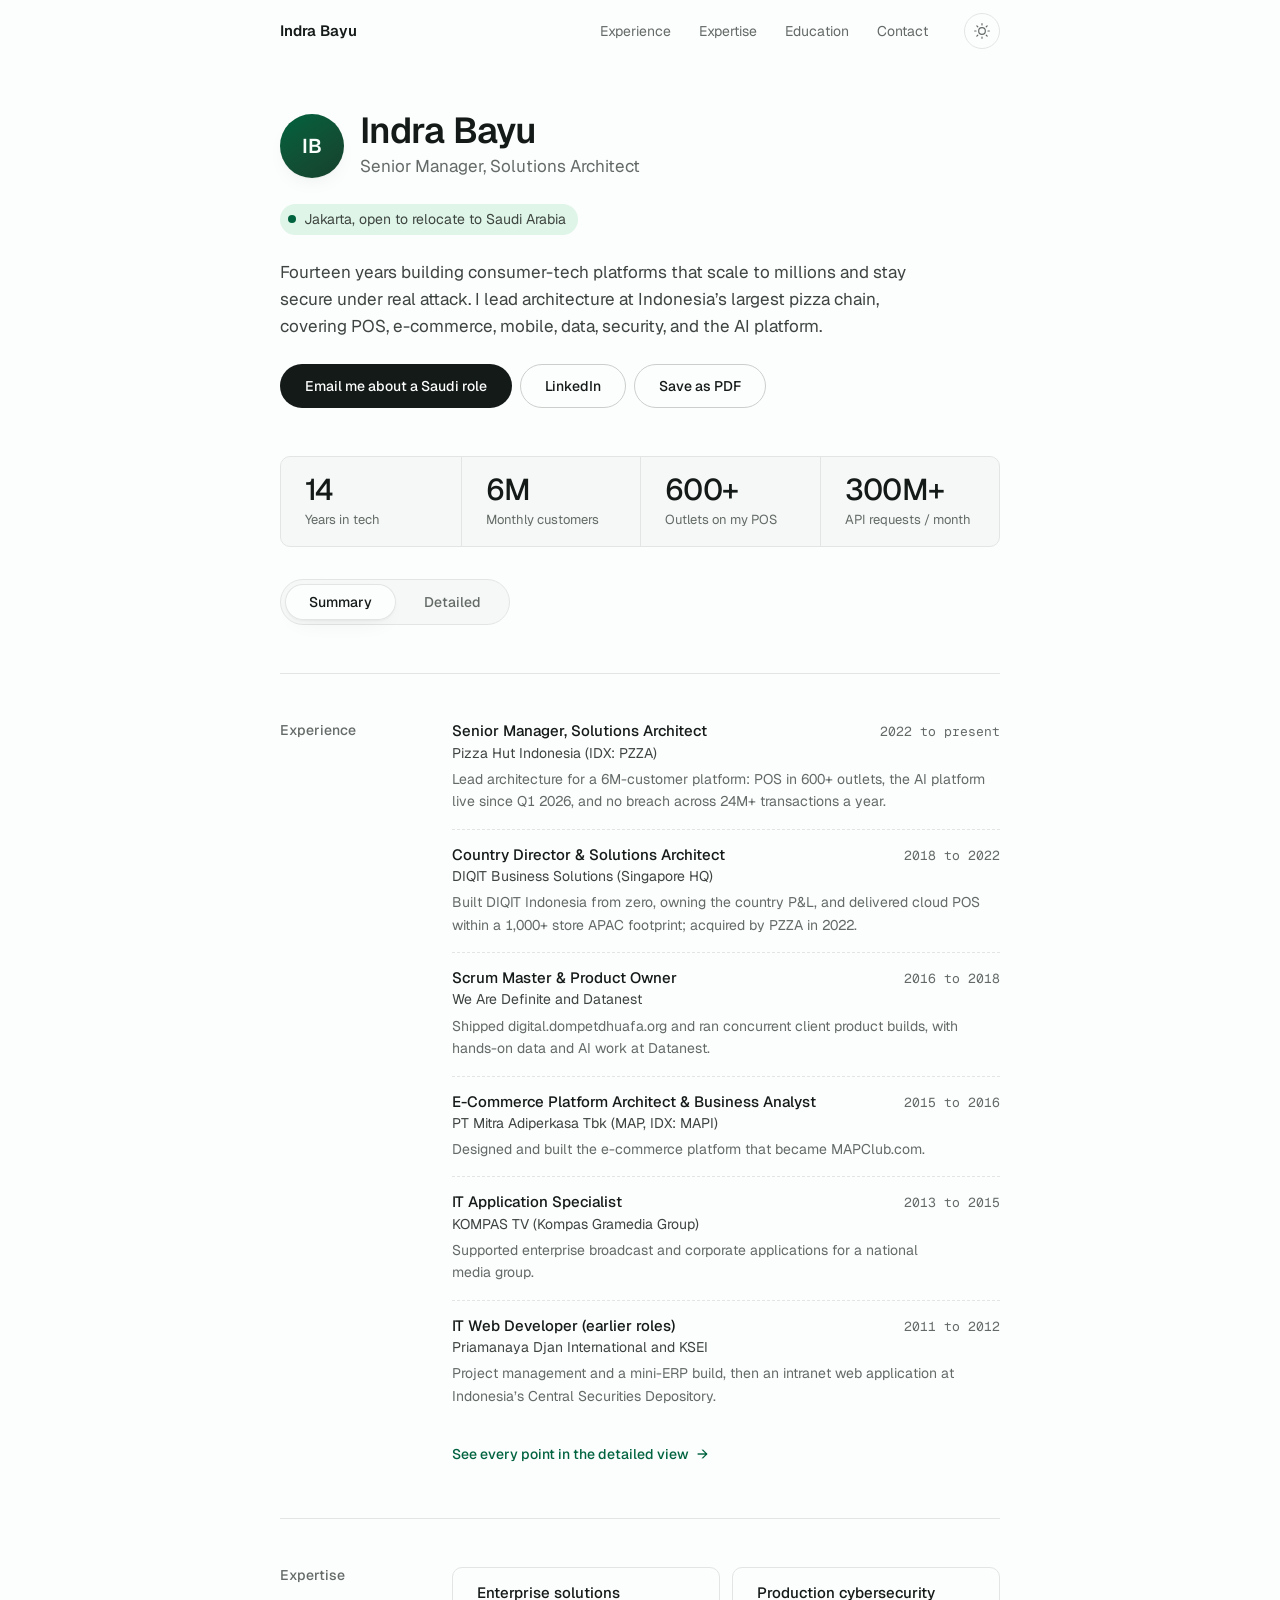
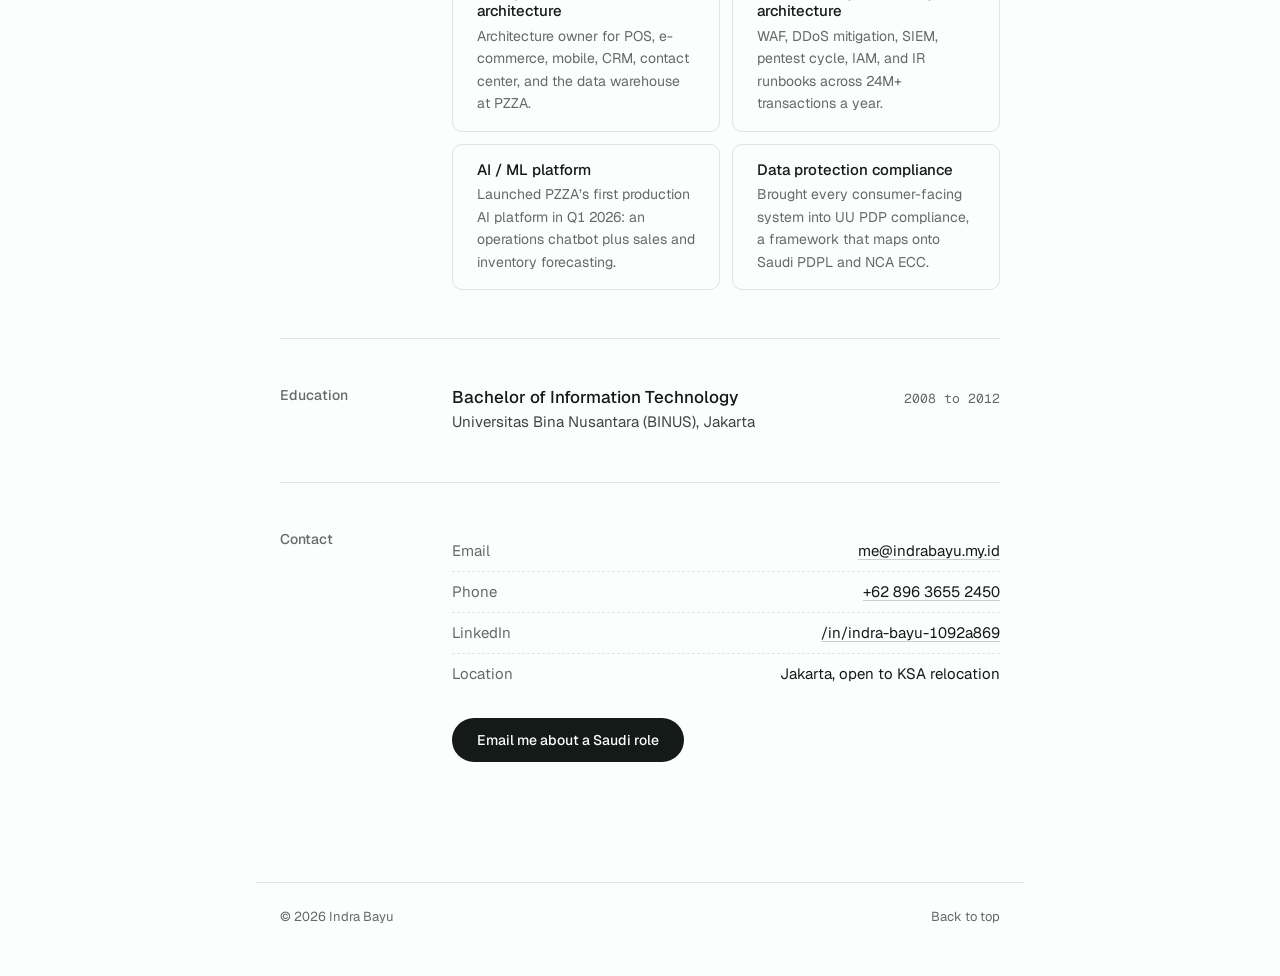
==== commit 3f0bfb4a: "feat: summary and detailed views on the resume site A Summary | Detailed switch under the figures. S" ====
--- a/index.html
+++ b/index.html
@@ -16,7 +16,7 @@
   <link rel="preconnect" href="https://fonts.googleapis.com" />
   <link rel="preconnect" href="https://fonts.gstatic.com" crossorigin />
   <link href="https://fonts.googleapis.com/css2?family=Geist:wght@400;500;600&family=Geist+Mono:wght@400&display=swap" rel="stylesheet" />
-  <link rel="stylesheet" href="styles.css?v=7" />
+  <link rel="stylesheet" href="styles.css?v=8" />
   <link rel="icon" href="data:image/svg+xml,%3Csvg xmlns='http://www.w3.org/2000/svg' viewBox='0 0 100 100'%3E%3Crect width='100' height='100' rx='50' fill='%231f6f55'/%3E%3Ctext x='50' y='64' font-size='40' font-family='Helvetica,Arial,sans-serif' font-weight='600' fill='%23ffffff' text-anchor='middle'%3EIB%3C/text%3E%3C/svg%3E" />
 </head>
 <body>
@@ -26,10 +26,10 @@
     <div class="top__inner">
       <a class="top__brand" href="#top" aria-label="Indra Bayu, back to top">Indra Bayu</a>
       <nav class="top__links nav__links" aria-label="Primary">
-        <a href="#about">About</a>
+        <a href="#about" data-only="detailed">About</a>
         <a href="#experience">Experience</a>
         <a href="#expertise">Expertise</a>
-        <a href="#stack">Stack</a>
+        <a href="#stack" data-only="detailed">Stack</a>
         <a href="#education">Education</a>
         <a href="#contact">Contact</a>
       </nav>
@@ -67,10 +67,14 @@
         <div><dt>Outlets on my POS</dt><dd>600+</dd></div>
         <div><dt>API requests / month</dt><dd>300M+</dd></div>
       </dl>
-    </section>
-
-    <!-- ABOUT -->
-    <section class="row" id="about" aria-labelledby="about-title">
+      <div class="view" role="group" aria-label="Choose how much detail to show" data-view-switch hidden>
+        <button type="button" class="view__btn" data-set-view="summary" aria-pressed="true">Summary</button>
+        <button type="button" class="view__btn" data-set-view="detailed" aria-pressed="false">Detailed</button>
+      </div>
+    </section>
+
+    <!-- ABOUT (detailed view) -->
+    <section class="row" id="about" aria-labelledby="about-title" data-only="detailed">
       <h2 class="row__label" id="about-title">About</h2>
       <div class="row__body prose">
         <p>
@@ -100,7 +104,44 @@
     <!-- EXPERIENCE -->
     <section class="row" id="experience" aria-labelledby="experience-title">
       <h2 class="row__label" id="experience-title">Experience</h2>
-      <div class="row__body" id="timeline">
+      <div class="row__body">
+        <!-- summary view: one line per role -->
+        <ol class="roles" data-only="summary">
+          <li class="role">
+            <div class="role__head"><h3 class="role__title">Senior Manager, Solutions Architect</h3><p class="job__period">2022 to present</p></div>
+            <p class="role__org">Pizza Hut Indonesia (IDX: PZZA)</p>
+            <p class="role__line">Lead architecture for a 6M-customer platform: POS in 600+ outlets, the AI platform live since Q1 2026, and no breach across 24M+ transactions a year.</p>
+          </li>
+          <li class="role">
+            <div class="role__head"><h3 class="role__title">Country Director &amp; Solutions Architect</h3><p class="job__period">2018 to 2022</p></div>
+            <p class="role__org">DIQIT Business Solutions (Singapore HQ)</p>
+            <p class="role__line">Built DIQIT Indonesia from zero, owning the country P&amp;L, and delivered cloud POS within a 1,000+ store APAC footprint; acquired by PZZA in 2022.</p>
+          </li>
+          <li class="role">
+            <div class="role__head"><h3 class="role__title">Scrum Master &amp; Product Owner</h3><p class="job__period">2016 to 2018</p></div>
+            <p class="role__org">We Are Definite and Datanest</p>
+            <p class="role__line">Shipped digital.dompetdhuafa.org and ran concurrent client product builds, with hands-on data and AI work at Datanest.</p>
+          </li>
+          <li class="role">
+            <div class="role__head"><h3 class="role__title">E-Commerce Platform Architect &amp; Business Analyst</h3><p class="job__period">2015 to 2016</p></div>
+            <p class="role__org">PT Mitra Adiperkasa Tbk (MAP, IDX: MAPI)</p>
+            <p class="role__line">Designed and built the e-commerce platform that became MAPClub.com.</p>
+          </li>
+          <li class="role">
+            <div class="role__head"><h3 class="role__title">IT Application Specialist</h3><p class="job__period">2013 to 2015</p></div>
+            <p class="role__org">KOMPAS TV (Kompas Gramedia Group)</p>
+            <p class="role__line">Supported enterprise broadcast and corporate applications for a national media group.</p>
+          </li>
+          <li class="role">
+            <div class="role__head"><h3 class="role__title">IT Web Developer (earlier roles)</h3><p class="job__period">2011 to 2012</p></div>
+            <p class="role__org">Priamanaya Djan International and KSEI</p>
+            <p class="role__line">Project management and a mini-ERP build, then an intranet web application at Indonesia’s Central Securities Depository.</p>
+          </li>
+        </ol>
+        <button type="button" class="link-btn" data-only="summary" data-set-view="detailed" data-scroll="experience" hidden>See every point in the detailed view</button>
+
+        <!-- detailed view: every role in full -->
+        <div id="timeline" data-only="detailed">
         <article class="job">
           <header class="job__head">
             <h3 class="job__role">Senior Manager, Solutions Architect</h3>
@@ -191,6 +232,7 @@
             <li>Delivered project management and a mini-ERP build at Priamanaya, and built an intranet web application during the KSEI internship.</li>
           </ul>
         </article>
+        </div>
       </div>
     </section>
 
@@ -216,6 +258,7 @@
             <p class="skill__proof">Brought every consumer-facing system into UU PDP compliance, a framework that maps onto Saudi PDPL and NCA ECC.</p>
           </li>
         </ul>
+        <div data-only="detailed">
         <h3 class="sub">Also own</h3>
         <ul class="tags" id="skillsMore">
           <li>Omnichannel &amp; e-commerce platforms</li>
@@ -230,11 +273,12 @@
           <li>Vendor &amp; cross-functional leadership</li>
           <li>P&amp;L and country-level operations</li>
         </ul>
-      </div>
-    </section>
-
-    <!-- STACK -->
-    <section class="row" id="stack" aria-labelledby="stack-title">
+        </div>
+      </div>
+    </section>
+
+    <!-- STACK (detailed view) -->
+    <section class="row" id="stack" aria-labelledby="stack-title" data-only="detailed">
       <h2 class="row__label" id="stack-title">Stack</h2>
       <div class="row__body">
         <dl class="stack" id="techStack">
@@ -269,6 +313,7 @@
           </header>
           <p class="job__org">Universitas Bina Nusantara (BINUS), Jakarta</p>
         </article>
+        <div data-only="detailed">
         <h3 class="sub">Continuous learning</h3>
         <ul class="plain">
           <li>AWS solutions architecture (self-directed)</li>
@@ -282,6 +327,7 @@
           <div><dt>English</dt><dd>Professional working</dd></div>
           <div><dt>Arabic</dt><dd>Beginner (studying)</dd></div>
         </dl>
+        </div>
       </div>
     </section>
 
@@ -307,6 +353,6 @@
     <a href="#top">Back to top</a>
   </footer>
 
-  <script src="/script.js?v=7" defer></script>
+  <script src="/script.js?v=8" defer></script>
 </body>
 </html>
--- a/styles.css
+++ b/styles.css
@@ -6,8 +6,8 @@
    intro blocks (58) and "UU PDP" in capitals (67) are kept on purpose: this is a CV, the
    labels are the read.cv structure the owner asked for, and UU PDP is a law's name. Light by default, dark via the system
    or the toggle, print-ready. Tokens in tokens.css, base rules in base.css. */
-@import url("./tokens.css?v=7");
-@import url("./base.css?v=7");
+@import url("./tokens.css?v=8");
+@import url("./base.css?v=8");
 
 .skip-link { position: absolute; left: var(--space-md); top: -100px; z-index: 50; padding: var(--space-xs) var(--space-md); border-radius: var(--radius-pill); background: var(--color-ink); color: var(--color-paper); text-decoration: none; }
 .skip-link:focus-visible { top: var(--space-md); }
@@ -136,6 +136,30 @@
 .foot a { text-decoration: none; }
 .foot a:hover { color: var(--color-ink); }
 
+/* summary / detailed views
+   Without scripting the root has no data-view: every detailed block shows and the
+   summary-only blocks stay hidden, so nothing is lost. script.js sets data-view. */
+[data-only="summary"] { display: none !important; }
+:root[data-view="summary"] [data-only="summary"] { display: revert !important; }
+:root[data-view="summary"] [data-only="detailed"] { display: none !important; }
+:root[data-view="summary"] .roles[data-only="summary"] { display: grid !important; }
+:root[data-view="summary"] .link-btn[data-only="summary"] { display: inline-flex !important; }
+.view { display: inline-flex; gap: var(--space-2xs); margin-top: var(--space-xl); padding: var(--space-2xs); border: var(--rule) solid var(--color-rule); border-radius: var(--radius-pill); background: var(--color-surface); }
+.view__btn { min-height: 36px; padding: 0 var(--space-lg); border: 0; border-radius: var(--radius-pill); background: transparent; color: var(--color-muted); font-size: var(--text-sm); font-weight: 500; cursor: pointer; transition: background-color var(--dur-short) var(--ease-out), color var(--dur-short) var(--ease-out), box-shadow var(--dur-short) var(--ease-out); }
+.view__btn:hover { color: var(--color-ink); }
+.view__btn[aria-pressed="true"] { background: var(--color-paper); color: var(--color-ink); box-shadow: var(--shadow-soft), inset 0 0 0 var(--rule) var(--color-rule); }
+.roles { display: grid; gap: 0; list-style: none; }
+.role { padding-block: var(--space-md); border-top: var(--rule) dashed var(--color-rule); }
+.role:first-child { padding-top: 0; border-top: 0; }
+.role__head { display: flex; flex-wrap: wrap; align-items: baseline; justify-content: space-between; gap: 2px var(--space-md); }
+.role__title { font-size: var(--text-md); font-weight: 500; color: var(--color-ink); }
+.role__org { color: var(--color-ink-2); font-size: var(--text-sm); }
+.role__line { margin-top: var(--space-2xs); font-size: var(--text-sm); color: var(--color-muted); }
+.link-btn { display: inline-flex; align-items: center; gap: var(--space-xs); margin-top: var(--space-md); padding: var(--space-2xs) 0; border: 0; background: none; color: var(--color-accent); font-size: var(--text-sm); font-weight: 500; cursor: pointer; }
+.link-btn::after { content: "→"; transition: transform var(--dur-short) var(--ease-out); }
+.link-btn:hover::after { transform: translateX(3px); }
+.link-btn:hover { text-decoration: underline; text-underline-offset: 0.2em; }
+
 /* 404 */
 .nf { display: grid; align-content: center; justify-items: start; gap: var(--space-md); max-width: calc(var(--measure) + 2 * var(--gutter)); min-height: 100svh; margin-inline: auto; padding: var(--space-3xl) var(--gutter); }
 .nf h1 { font-size: var(--text-name); font-weight: 600; letter-spacing: -0.025em; }
@@ -155,7 +179,7 @@
 
 @media print {
   @page { margin: 14mm; }
-  .top, .skip-link, .intro__actions, .contact__cta, .foot a { display: none !important; }
+  .top, .skip-link, .intro__actions, .contact__cta, .foot a, .view, .link-btn { display: none !important; }
   .cv { padding-top: 0; }
   .intro > *, .dot::after { animation: none; }
   .row__label { position: static; }
